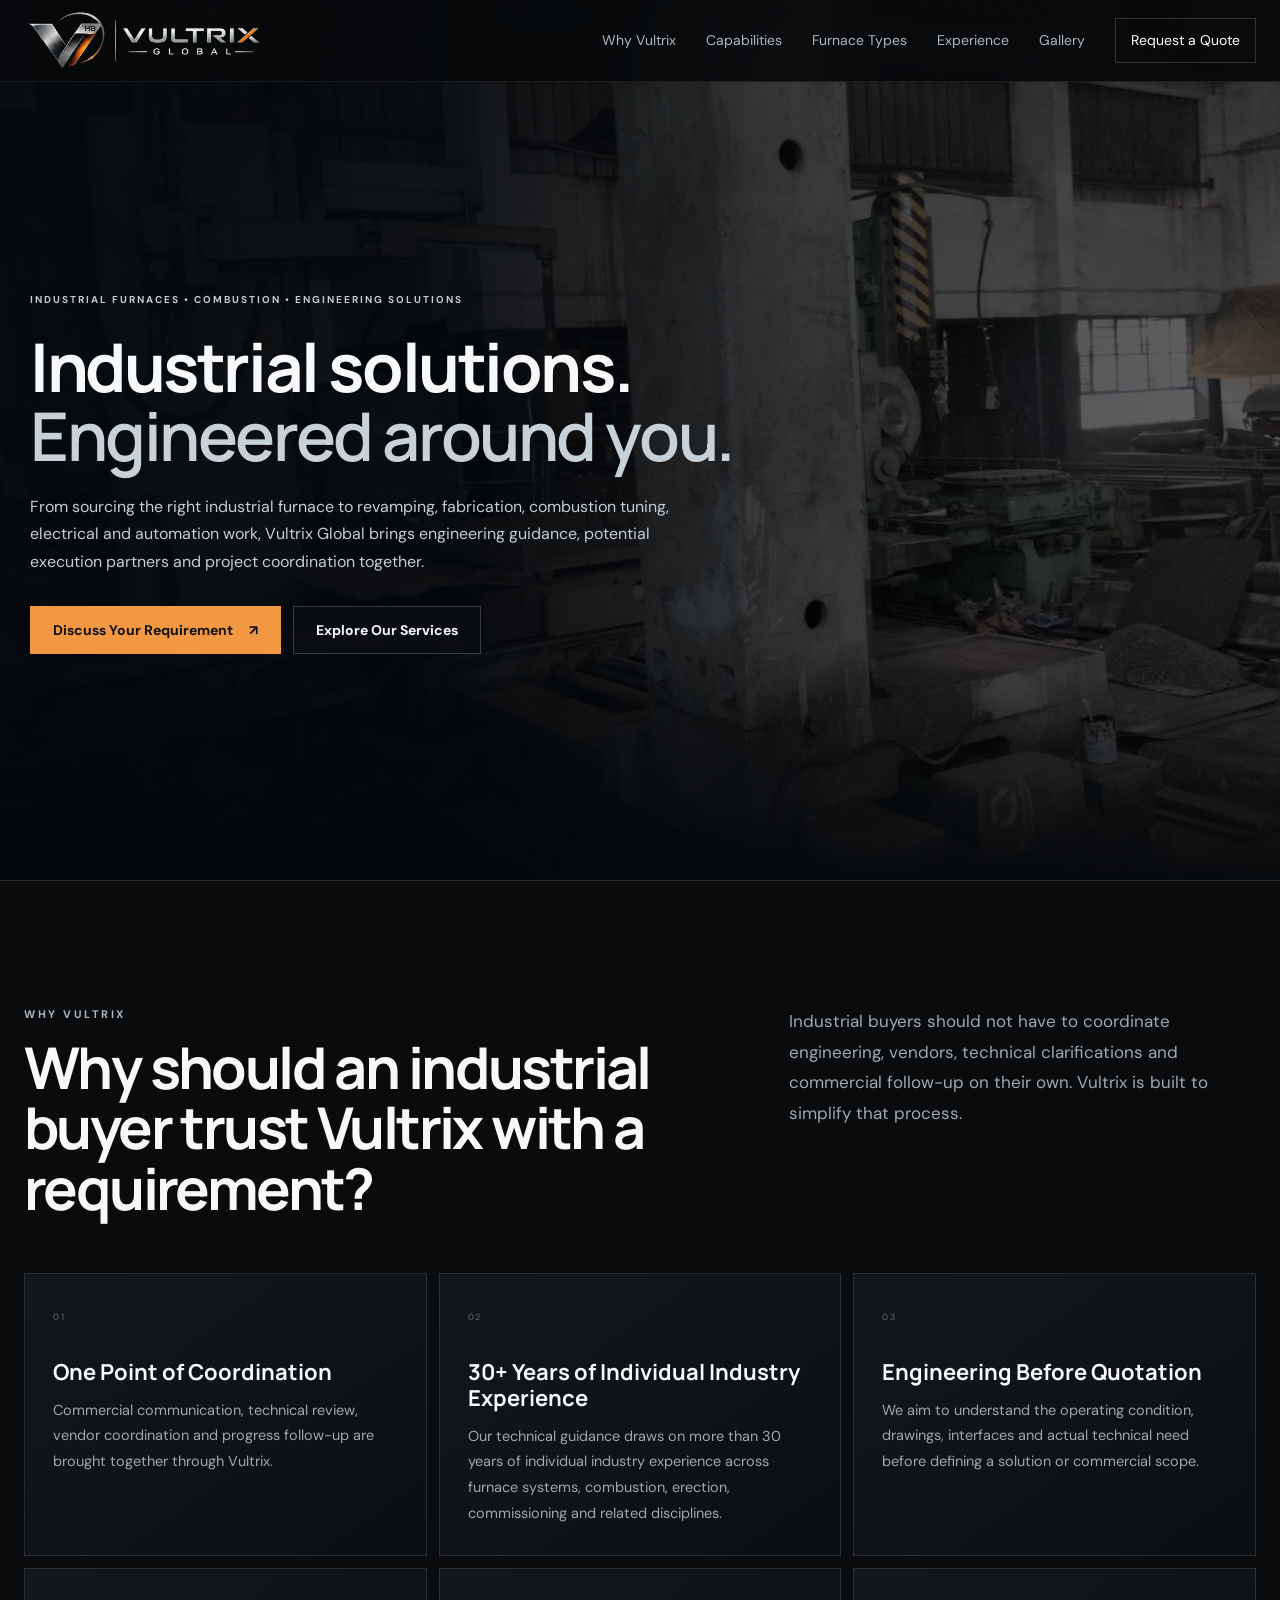
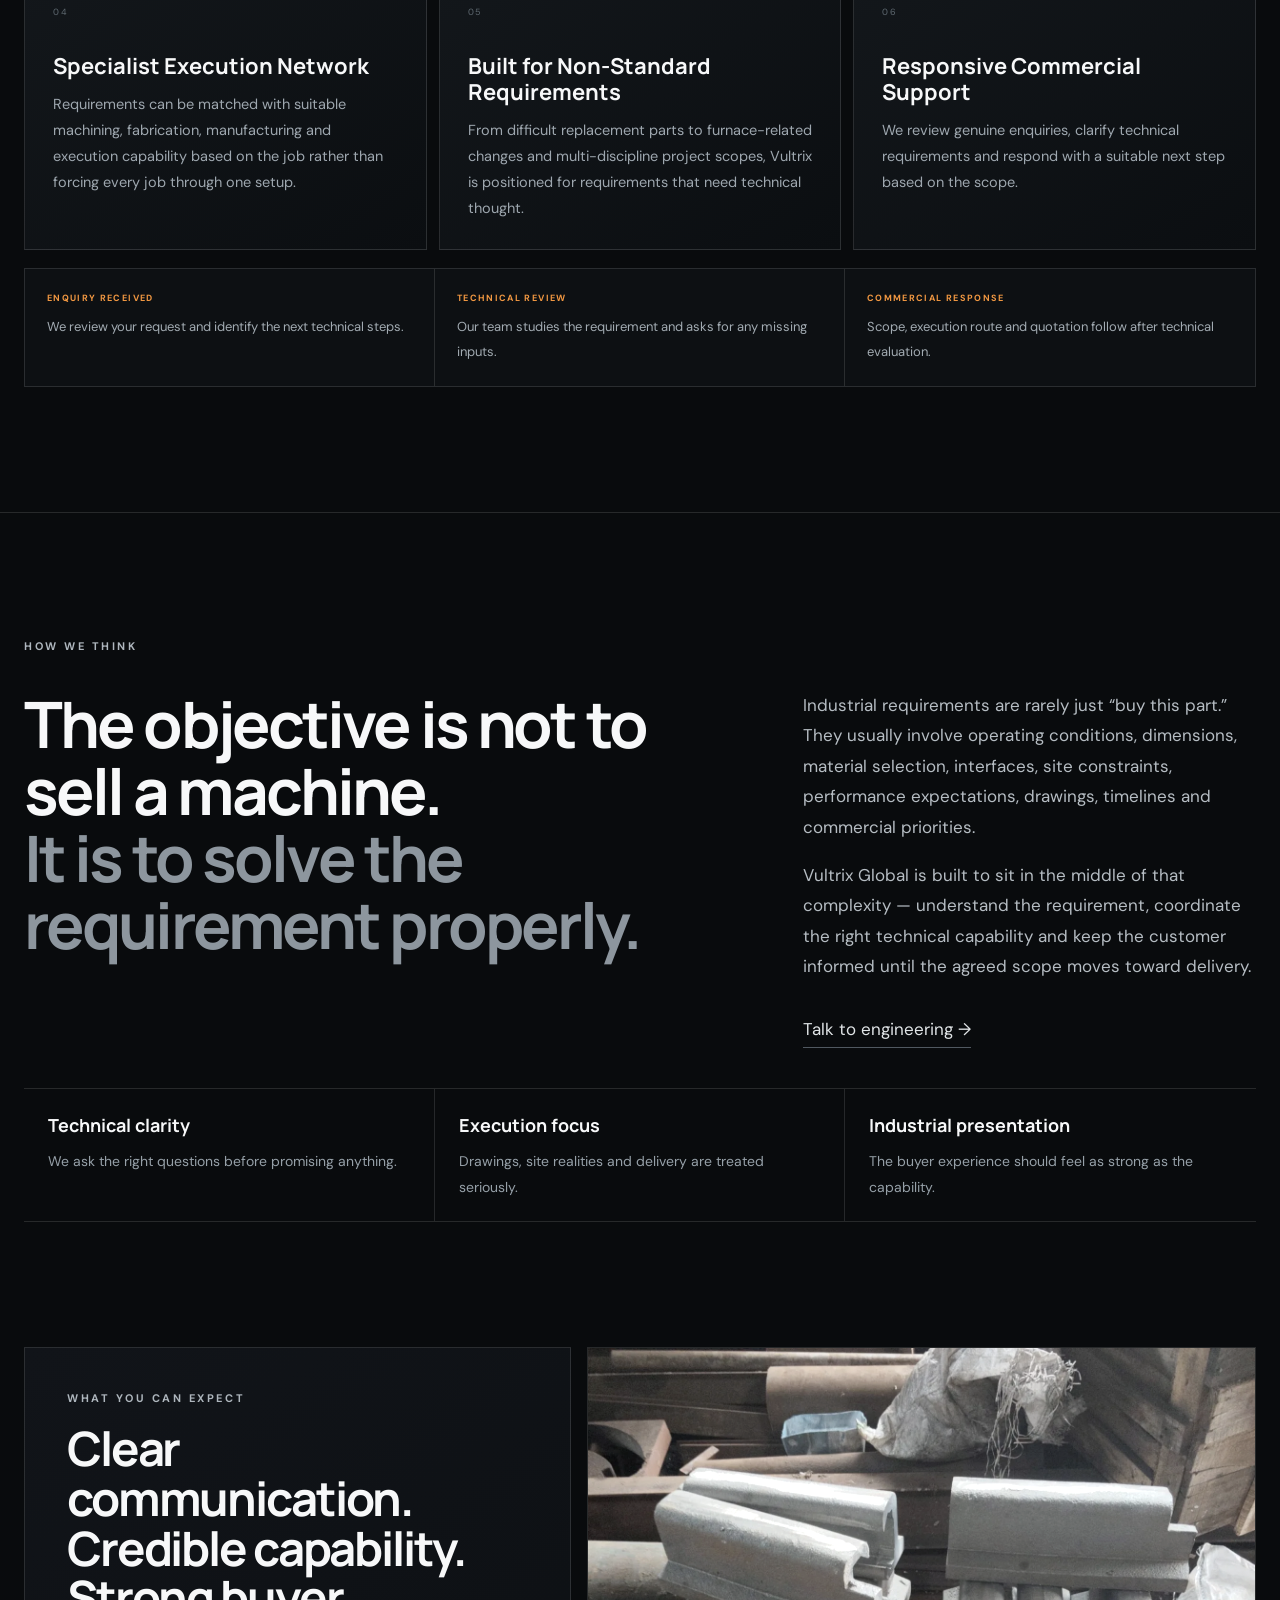
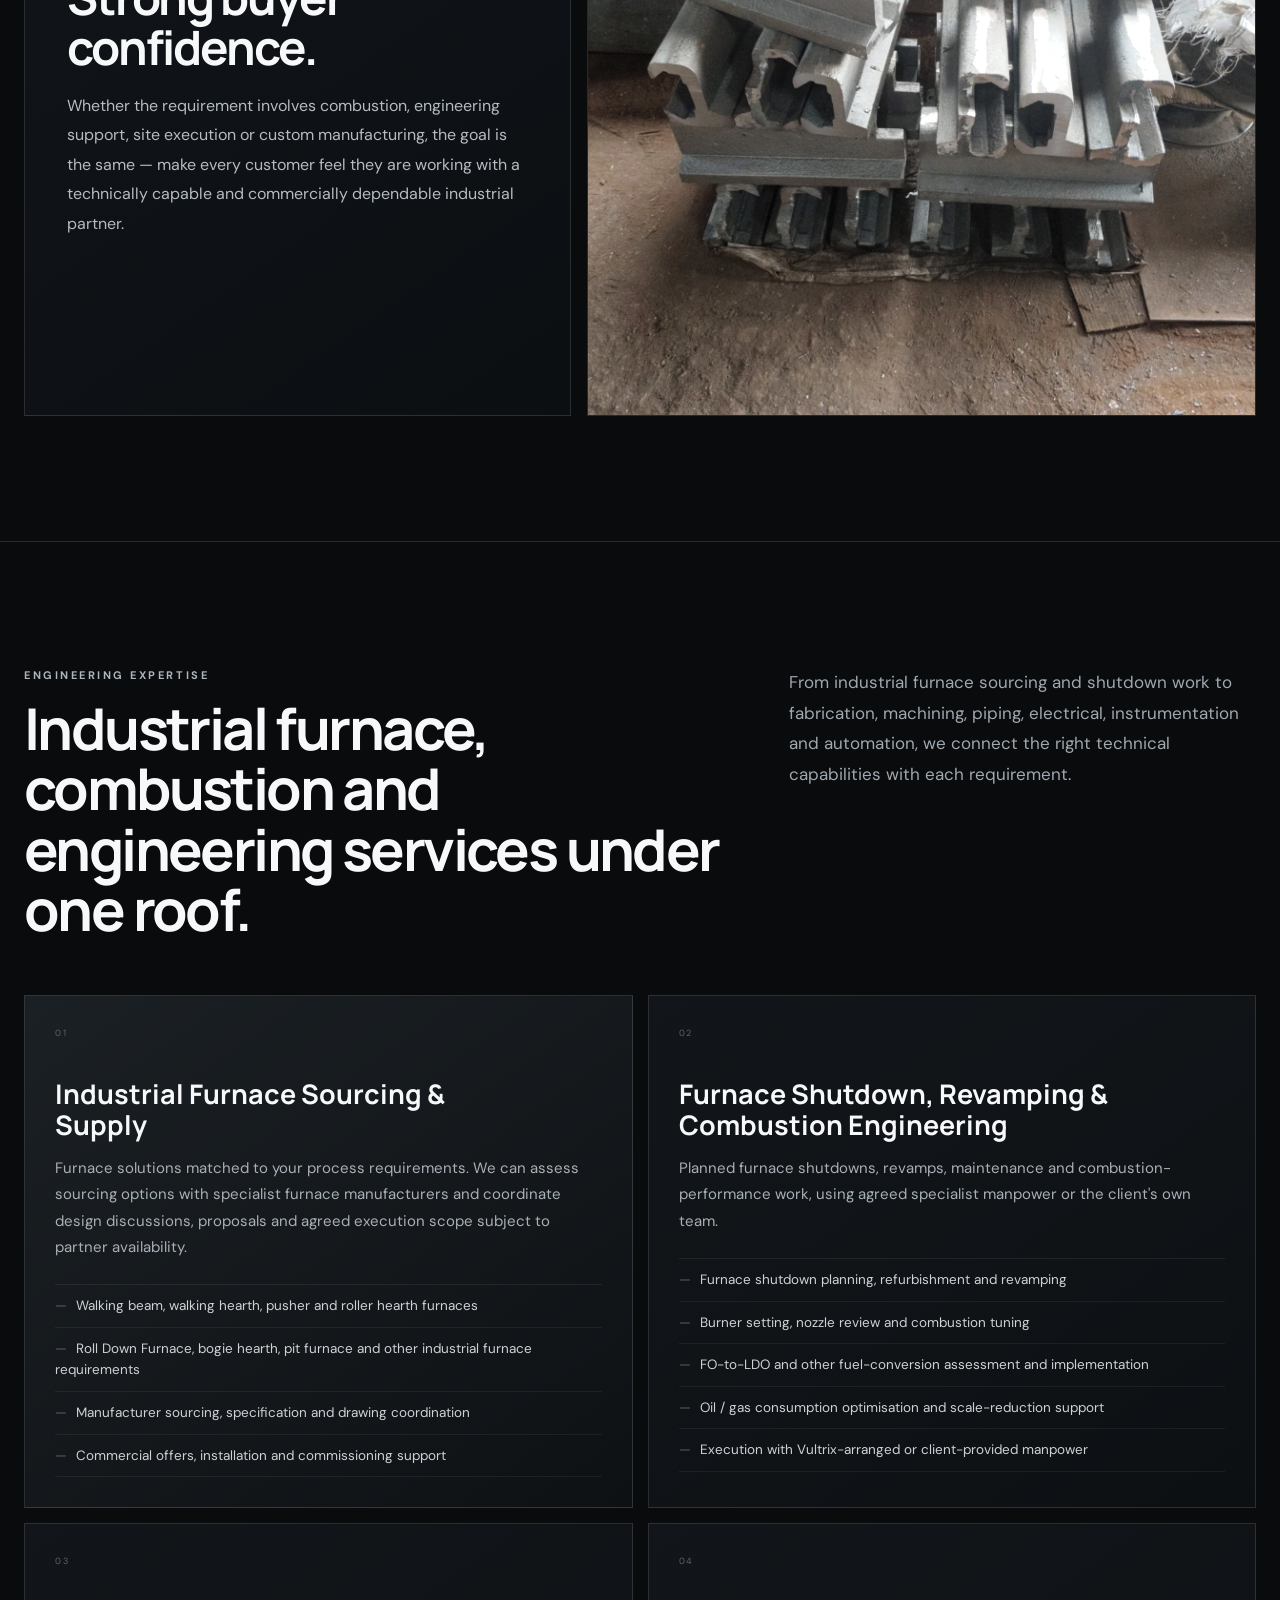
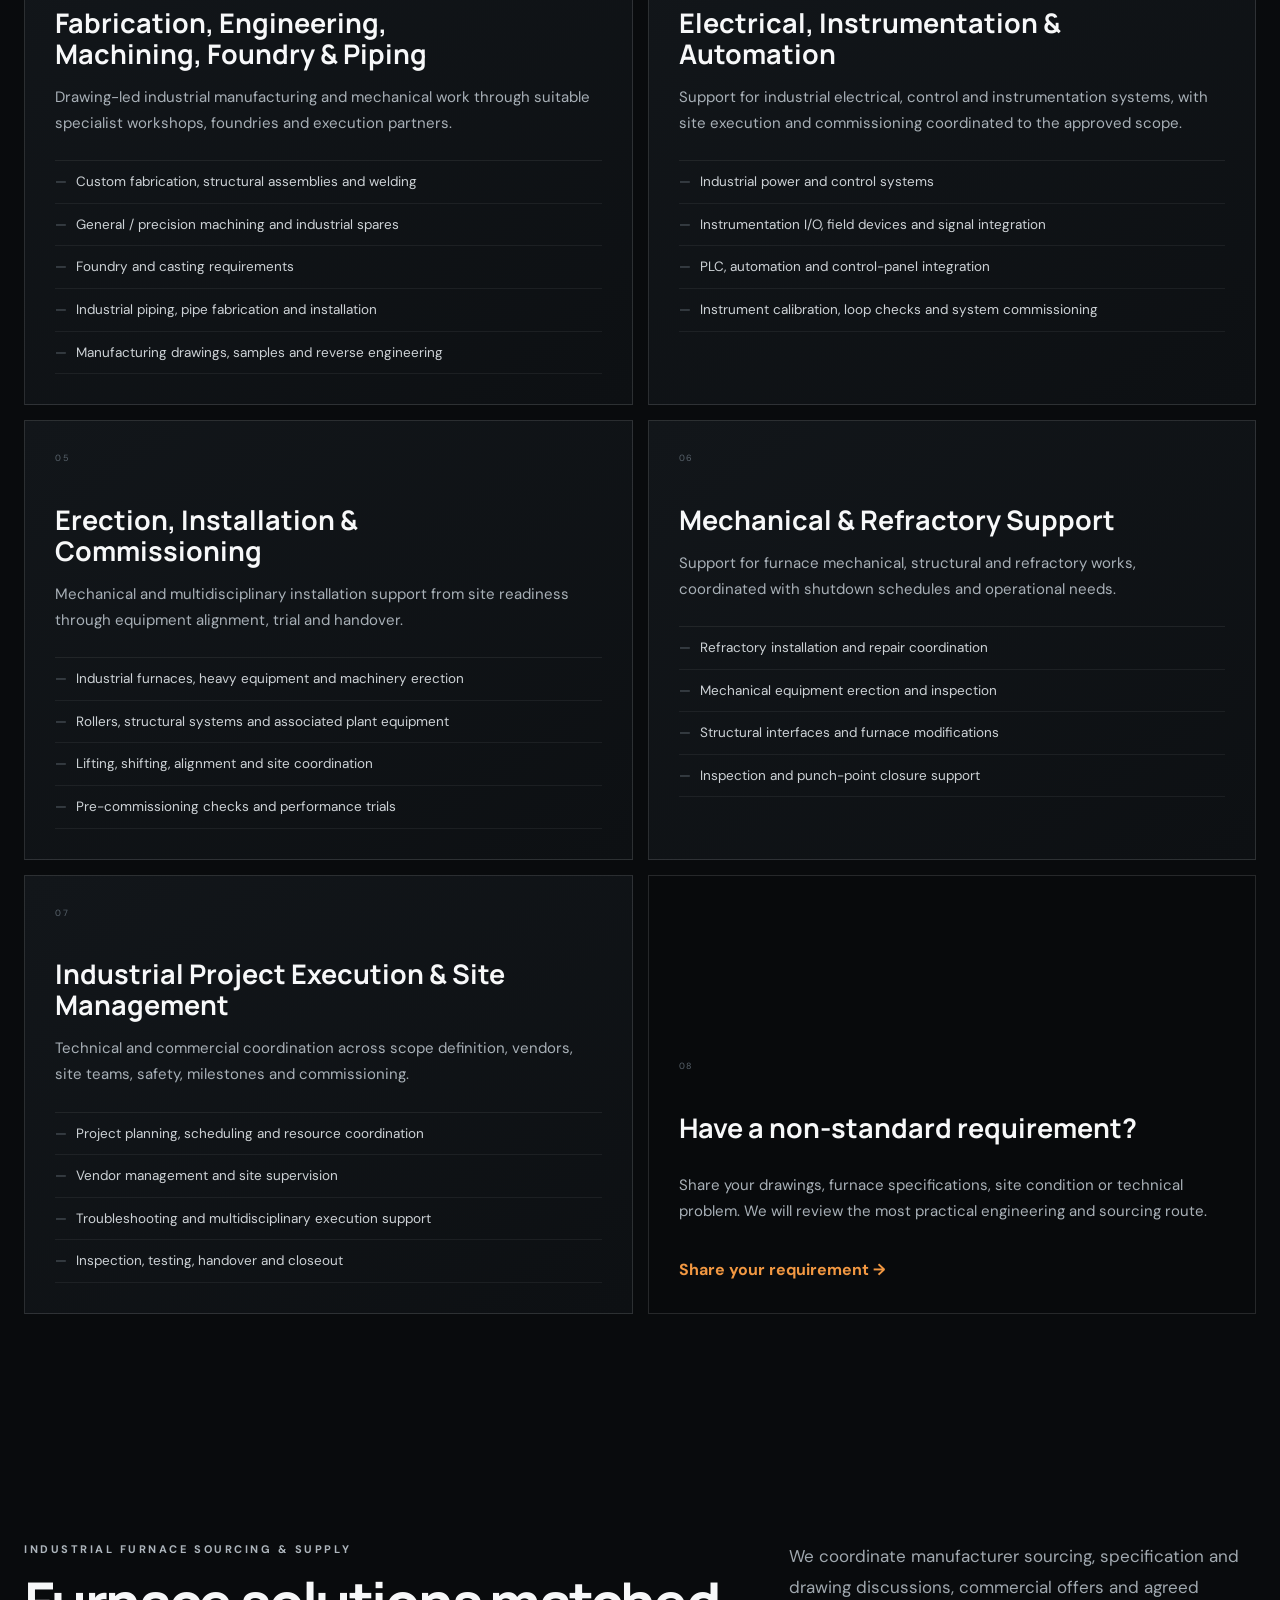
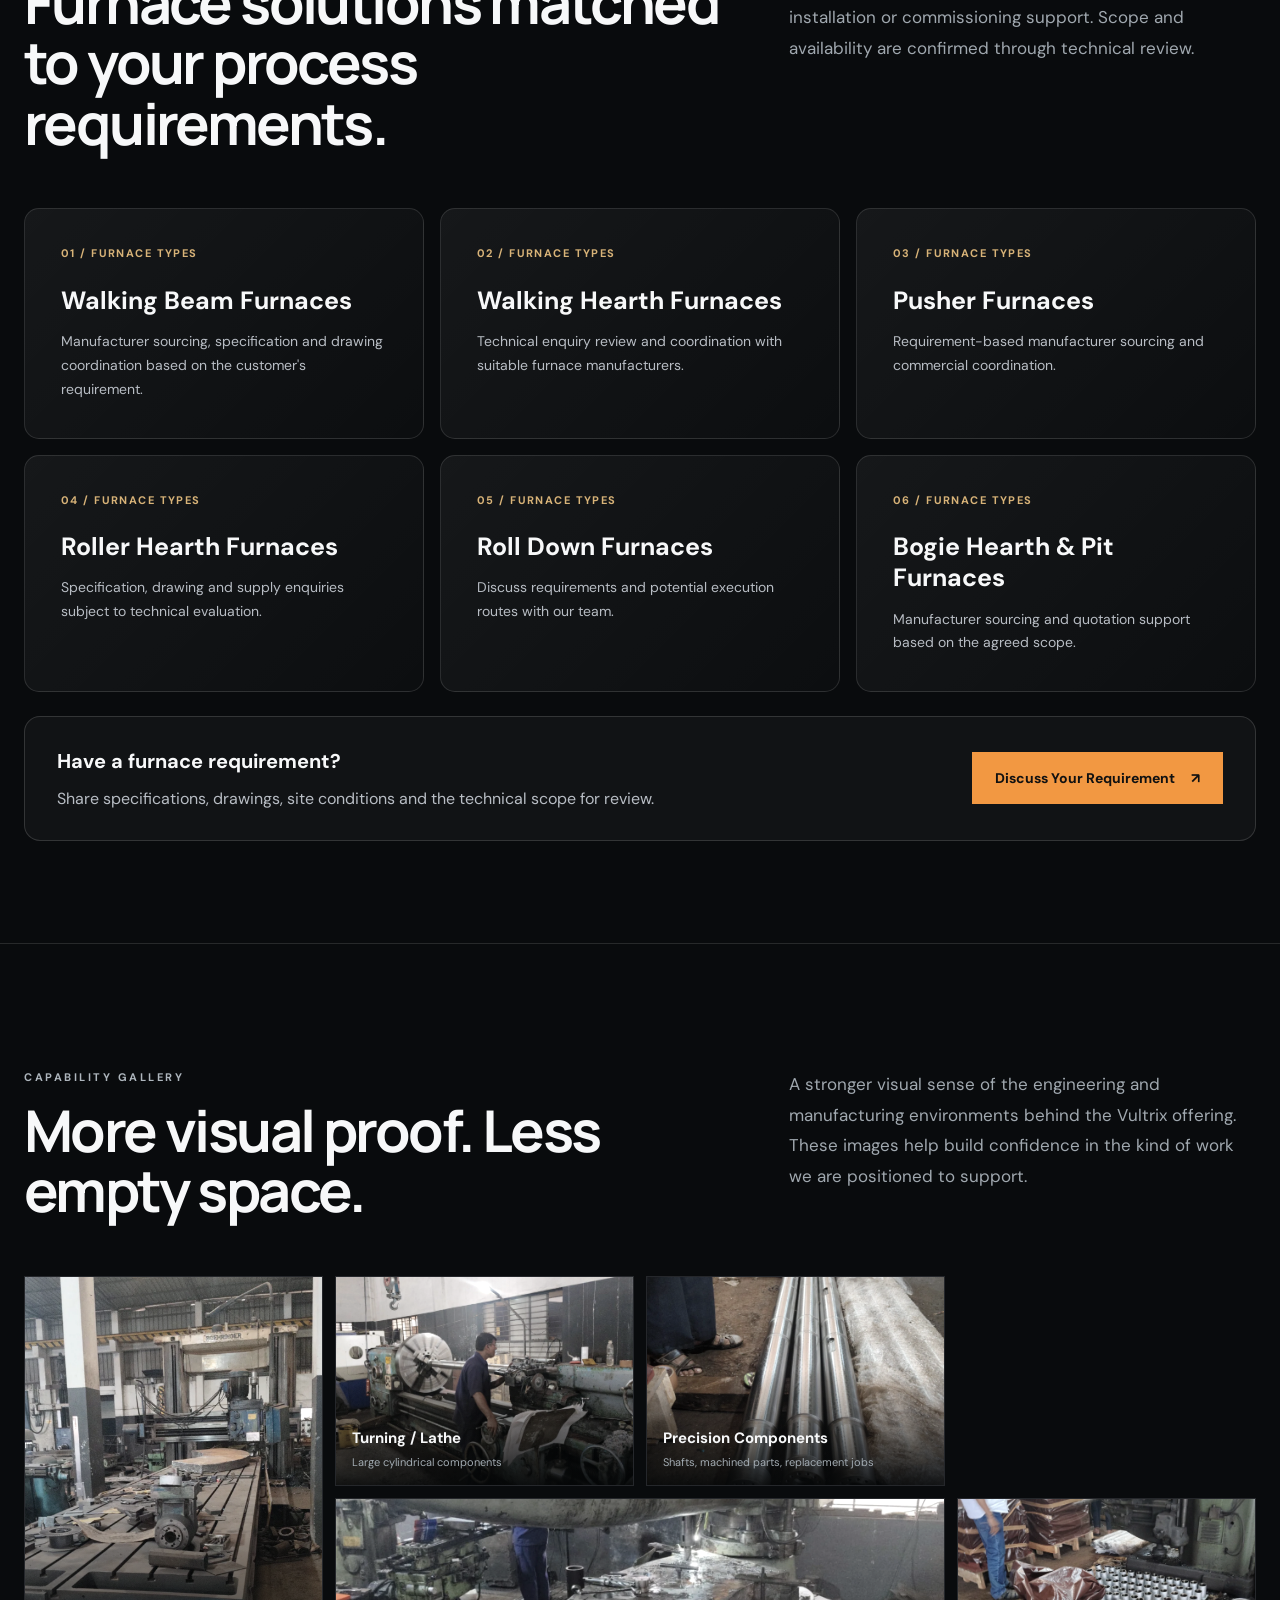
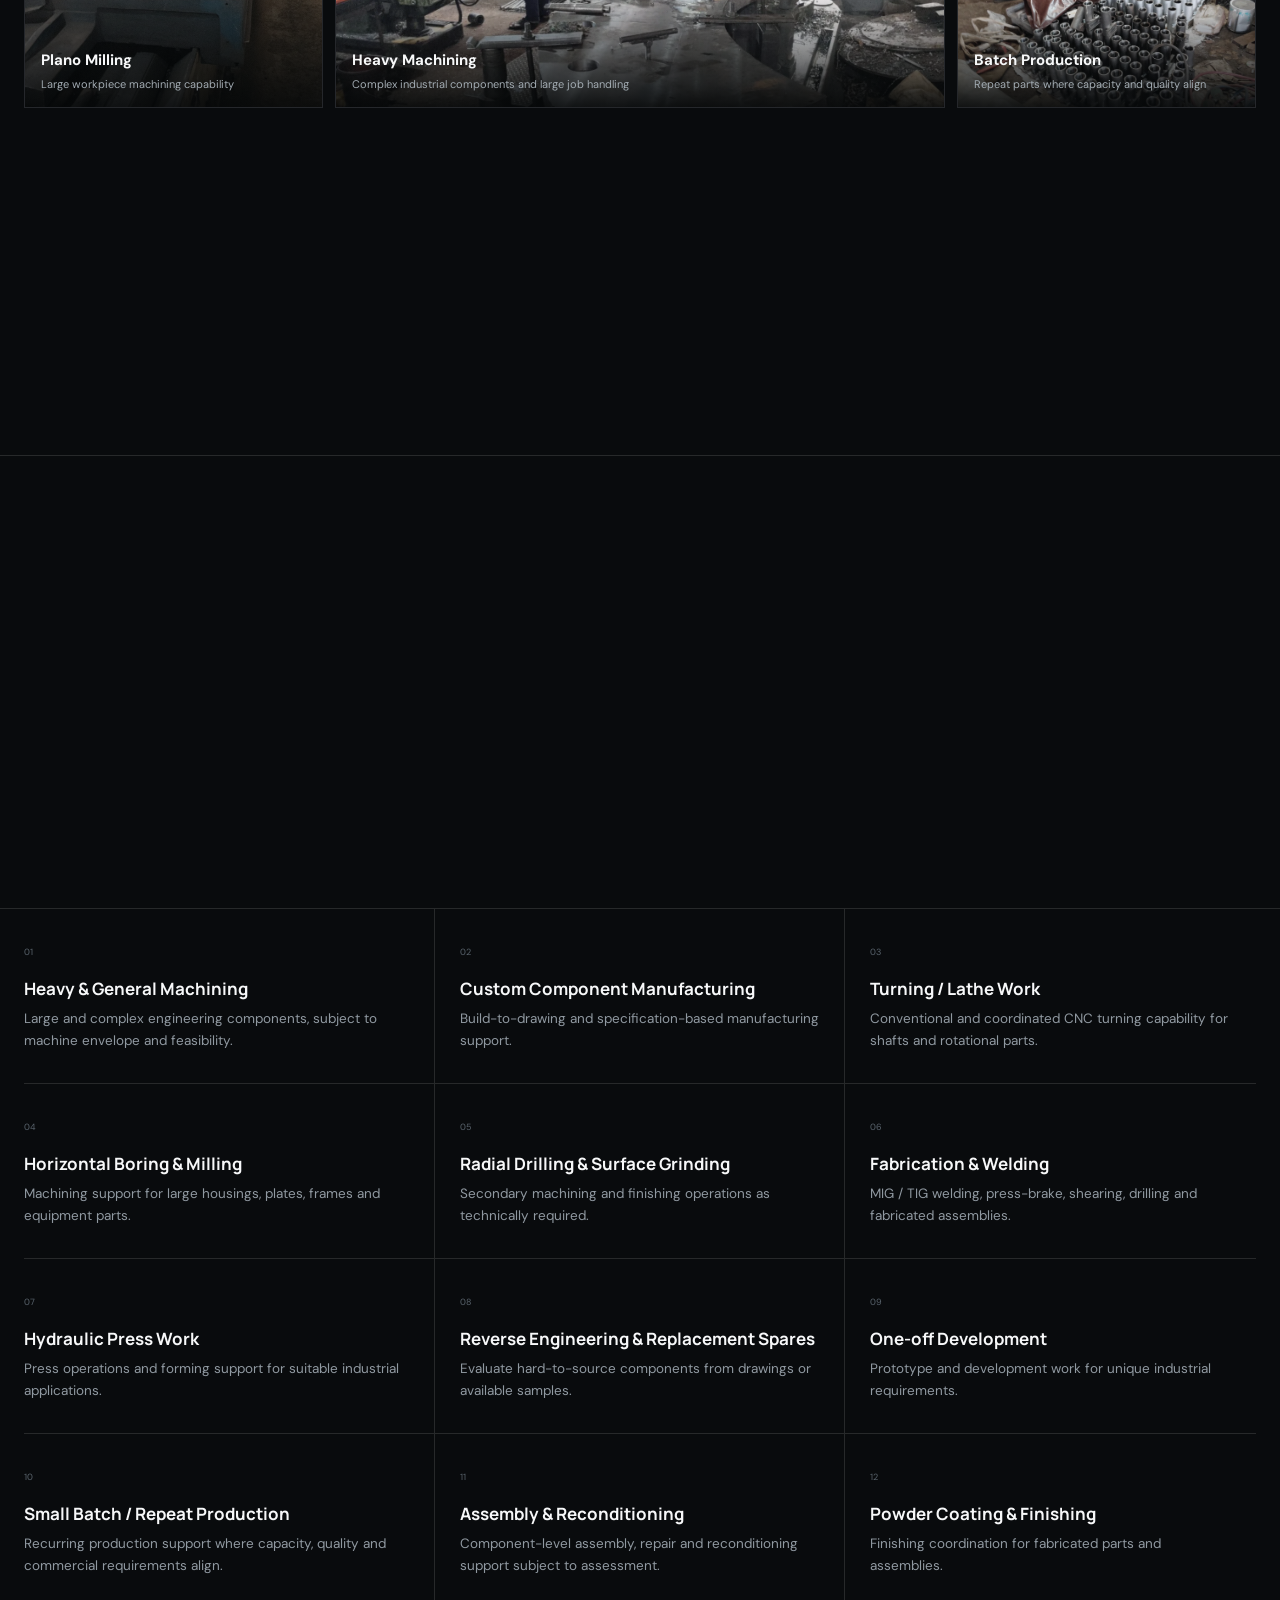
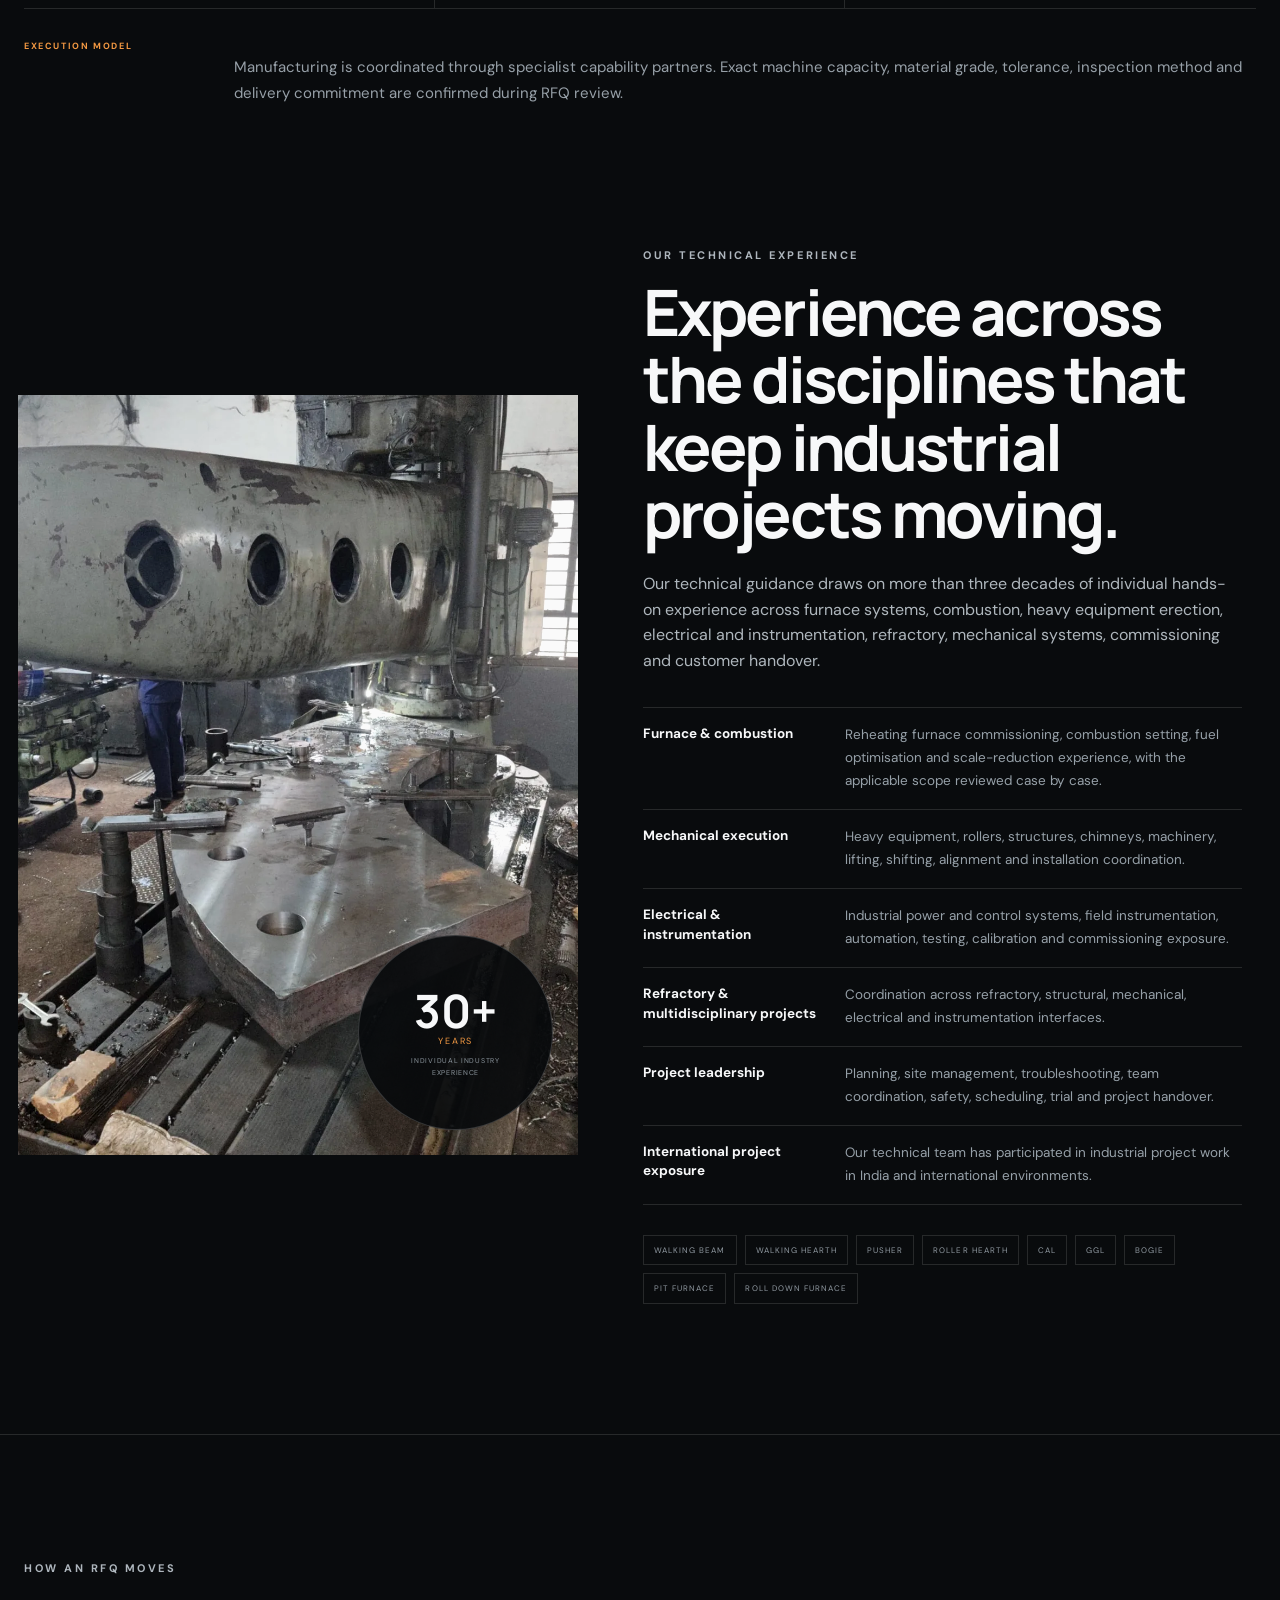
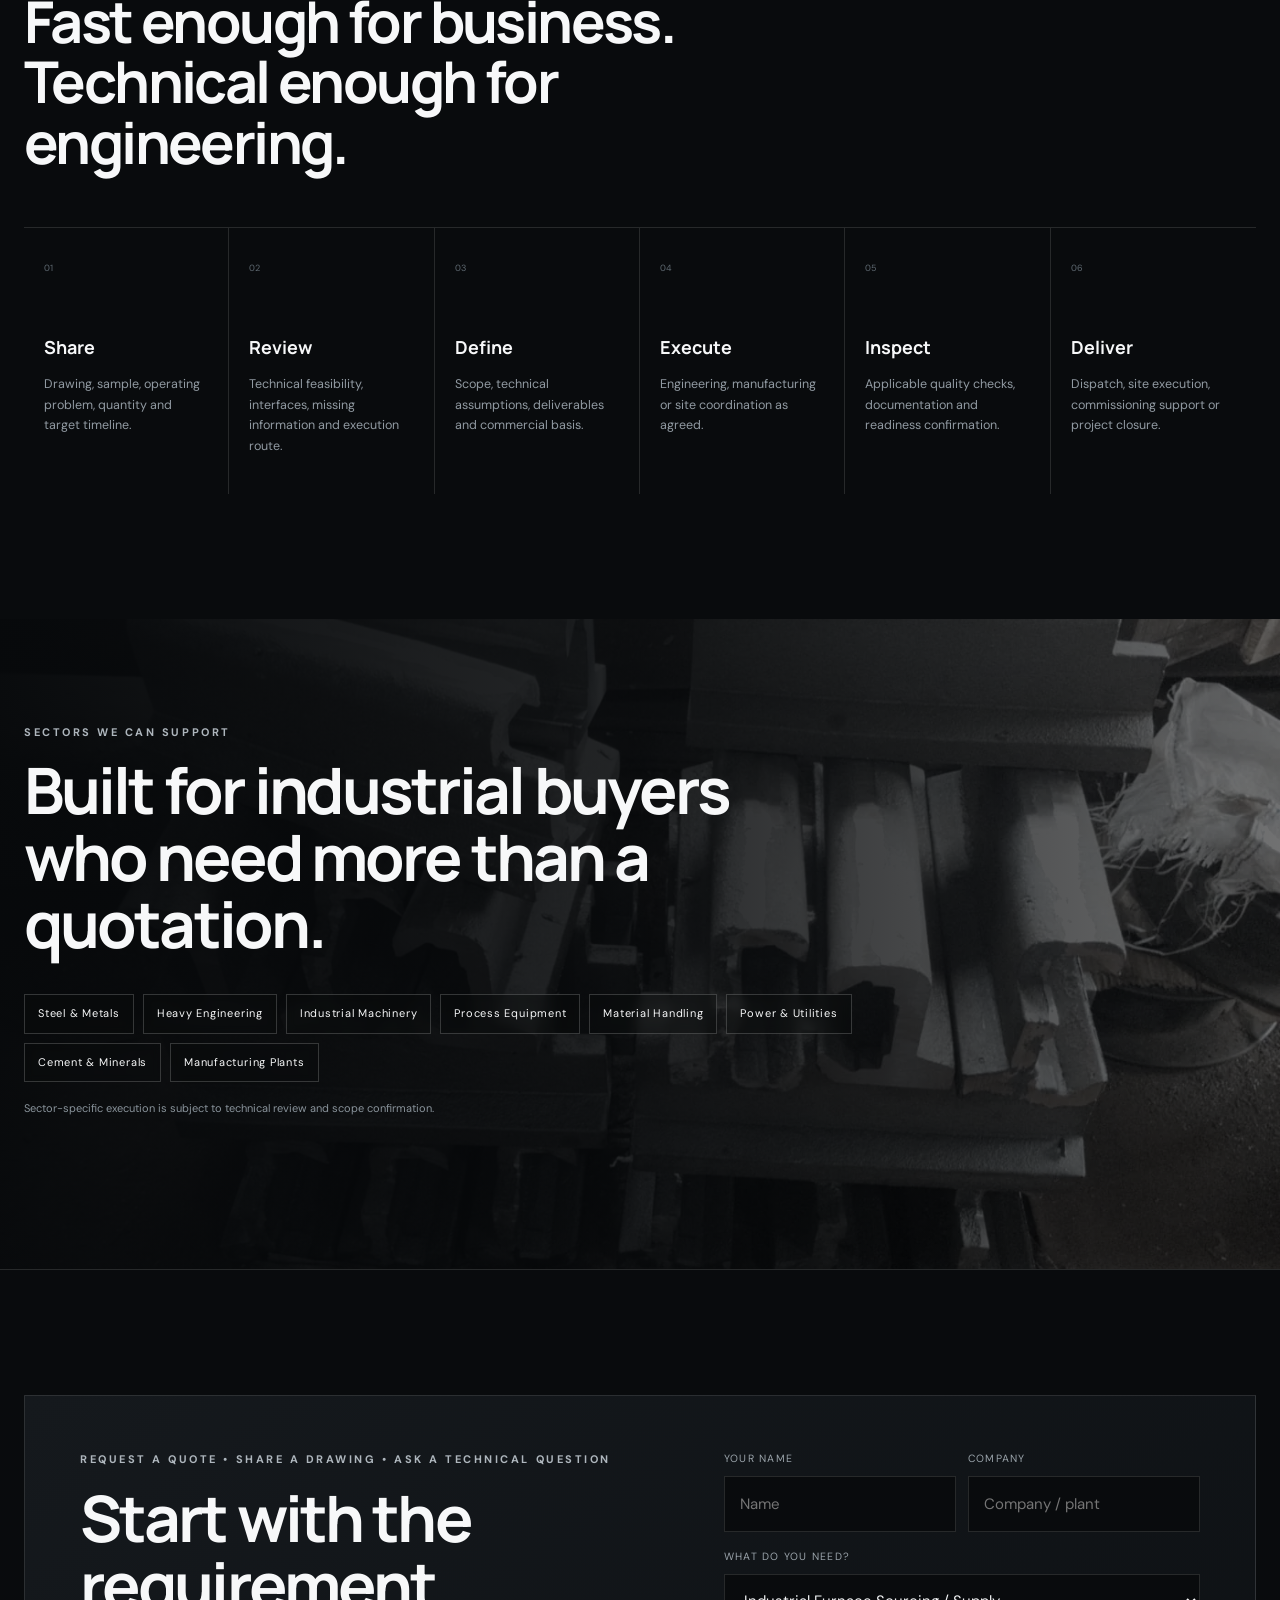
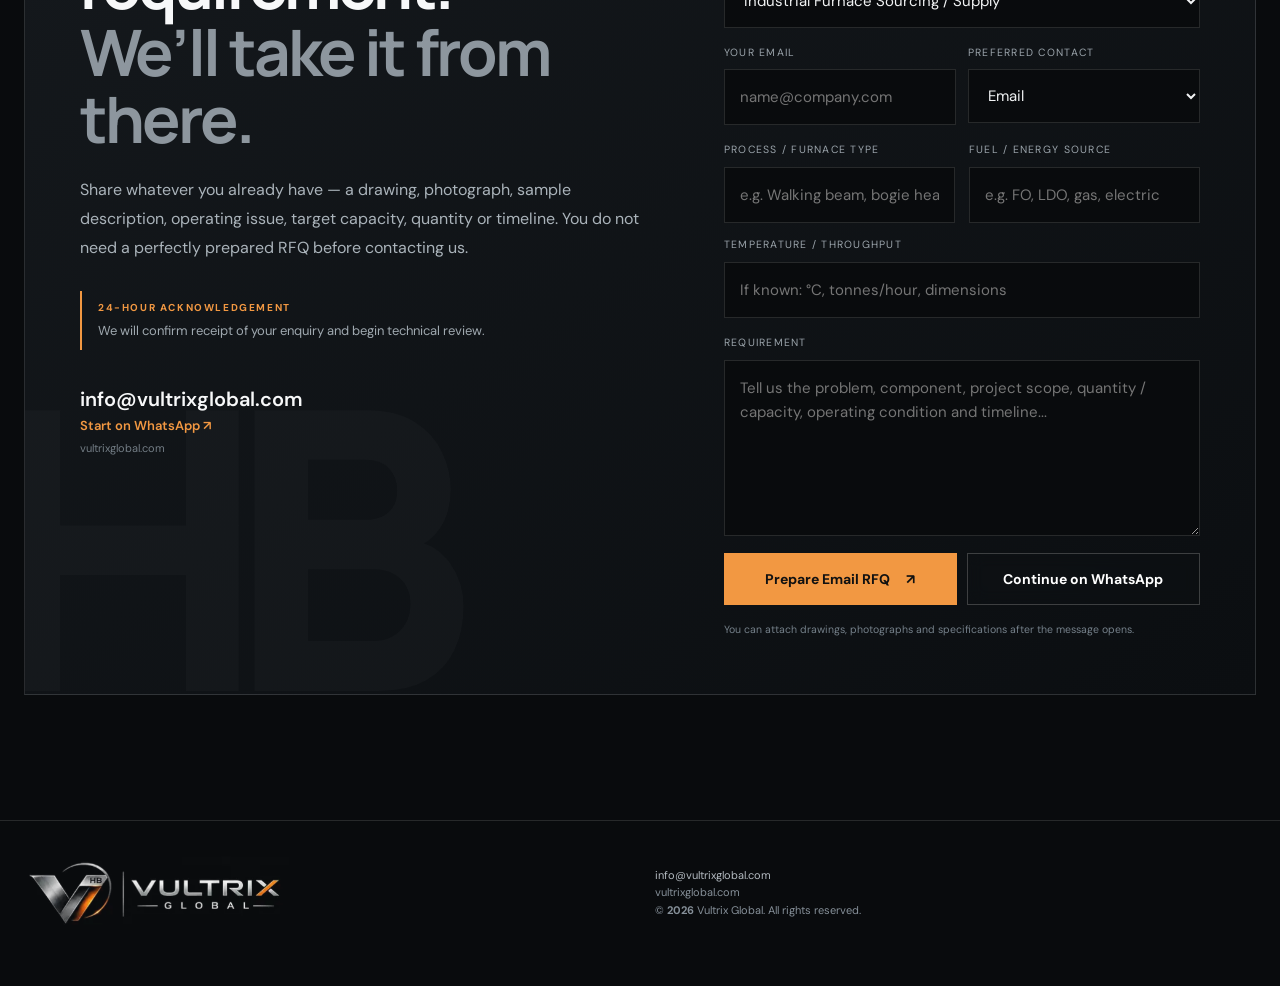
==== index.html @ d801ced3 "Restrict catalogue to furnace types already listed on existing website" ====
<!DOCTYPE html>
<html lang="en">
<head>
  <meta charset="UTF-8" />
  <meta name="viewport" content="width=device-width, initial-scale=1.0" />
  <title>Vultrix Global | Engineering & Industrial Solutions</title>
  <meta name="description" content="Vultrix Global: industrial furnace sourcing, erection and commissioning, furnace shutdown and revamping, combustion engineering, fabrication, machining, foundry, piping, electrical, instrumentation and automation." />
  <meta name="theme-color" content="#090b0d" />
  <meta property="og:title" content="Vultrix Global | Engineering & Industrial Solutions" />
  <meta property="og:description" content="Industrial furnace sourcing, combustion tuning, shutdown and revamping, fabrication, machining, foundry, piping, electrical, instrumentation and automation." />
  <meta property="og:type" content="website" />
  <meta name="color-scheme" content="dark" />
  <meta property="og:url" content="https://vultrixglobal.com/" />
  <link rel="canonical" href="https://vultrixglobal.com/" />
  <link rel="icon" href="assets/vultrix-brand-icon.webp?v=2" type="image/webp" />
  <link rel="preconnect" href="https://fonts.googleapis.com">
  <link rel="preconnect" href="https://fonts.gstatic.com" crossorigin>
  <link href="https://fonts.googleapis.com/css2?family=DM+Sans:wght@400;500;700&family=Manrope:wght@500;600;700;800&display=swap" rel="stylesheet">
  <link rel="stylesheet" href="styles.css?v=20261113-brand2" />
</head>
<body>
  <div class="cursor-glow" aria-hidden="true"></div>

  <header class="header">
    <a href="#top" class="brand" aria-label="Vultrix Global home">
      <img class="site-brand-logo" src="assets/vultrix-brand-horizontal.webp" alt="Vultrix Global silver and amber V monogram and wordmark" />
    </a>

    <button class="menu-btn" aria-label="Toggle navigation" aria-expanded="false">
      <span></span><span></span>
    </button>

    <nav class="nav">
      <a href="#why">Why Vultrix</a>
      <a href="#expertise">Capabilities</a>
      <a href="#furnaces">Furnace Types</a>
      <a href="#experience">Experience</a>
      <a href="#gallery">Gallery</a>
      <a class="nav-cta" href="#rfq">Request a Quote</a>
    </nav>
  </header>

  <main id="top">
    <section class="hero" aria-labelledby="hero-heading">
      <div class="hero-bg" aria-hidden="true">
        <img src="assets/horizontal-boring.webp" alt="" />
        <div class="hero-overlay"></div>
      </div>
      <div class="hero-content">
        <div class="eyebrow reveal">INDUSTRIAL FURNACES • COMBUSTION • ENGINEERING SOLUTIONS</div>
        <h1 id="hero-heading" class="reveal">Industrial solutions.<br><span>Engineered around you.</span></h1>
        <p class="hero-copy reveal">
          From sourcing the right industrial furnace to revamping, fabrication, combustion tuning,
          electrical and automation work, Vultrix Global brings engineering guidance,
          potential execution partners and project coordination together.
        </p>
        <div class="hero-actions reveal">
          <a href="#rfq" class="button button-primary">Discuss Your Requirement <span>↗</span></a>
          <a href="#expertise" class="button button-ghost">Explore Our Services</a>
        </div>
      </div>
    </section>

<section class="why section" id="why">
      <div class="section-head reveal">
        <div>
          <div class="section-label">WHY VULTRIX</div>
          <h2>Why should an industrial buyer trust Vultrix with a requirement?</h2>
        </div>
        <p>
          Industrial buyers should not have to coordinate engineering, vendors, technical clarifications
          and commercial follow-up on their own. Vultrix is built to simplify that process.
        </p>
      </div>

      <div class="why-grid">
        <article class="why-card reveal">
          <span>01</span>
          <h3>One Point of Coordination</h3>
          <p>Commercial communication, technical review, vendor coordination and progress follow-up are brought together through Vultrix.</p>
        </article>
        <article class="why-card reveal">
          <span>02</span>
          <h3>30+ Years of Individual Industry Experience</h3>
          <p>Our technical guidance draws on more than 30 years of individual industry experience across furnace systems, combustion, erection, commissioning and related disciplines.</p>
        </article>
        <article class="why-card reveal">
          <span>03</span>
          <h3>Engineering Before Quotation</h3>
          <p>We aim to understand the operating condition, drawings, interfaces and actual technical need before defining a solution or commercial scope.</p>
        </article>
        <article class="why-card reveal">
          <span>04</span>
          <h3>Specialist Execution Network</h3>
          <p>Requirements can be matched with suitable machining, fabrication, manufacturing and execution capability based on the job rather than forcing every job through one setup.</p>
        </article>
        <article class="why-card reveal">
          <span>05</span>
          <h3>Built for Non-Standard Requirements</h3>
          <p>From difficult replacement parts to furnace-related changes and multi-discipline project scopes, Vultrix is positioned for requirements that need technical thought.</p>
        </article>
        <article class="why-card reveal">
          <span>06</span>
          <h3>Responsive Commercial Support</h3>
          <p>We review genuine enquiries, clarify technical requirements and respond with a suitable next step based on the scope.</p>
        </article>
      </div>

      <div class="promise-bar reveal">
        <div><b>ENQUIRY RECEIVED</b><span>We review your request and identify the next technical steps.</span></div>
        <div><b>TECHNICAL REVIEW</b><span>Our team studies the requirement and asks for any missing inputs.</span></div>
        <div><b>COMMERCIAL RESPONSE</b><span>Scope, execution route and quotation follow after technical evaluation.</span></div>
      </div>
    </section>

    <section class="positioning section" id="positioning">
      <div class="section-label reveal">HOW WE THINK</div>
      <div class="position-grid">
        <h2 class="reveal">The objective is not to sell a machine.<br><span>It is to solve the requirement properly.</span></h2>
        <div class="position-copy reveal">
          <p>
            Industrial requirements are rarely just “buy this part.” They usually involve operating conditions,
            dimensions, material selection, interfaces, site constraints, performance expectations,
            drawings, timelines and commercial priorities.
          </p>
          <p>
            Vultrix Global is built to sit in the middle of that complexity — understand the requirement,
            coordinate the right technical capability and keep the customer informed until the agreed
            scope moves toward delivery.
          </p>
          <a href="mailto:info@vultrixglobal.com?subject=Technical%20Requirement%20-%20Vultrix%20Global" class="text-link">Talk to engineering →</a>
        </div>
      </div>

      <div class="value-strip reveal">
        <div><b>Technical clarity</b><span>We ask the right questions before promising anything.</span></div>
        <div><b>Execution focus</b><span>Drawings, site realities and delivery are treated seriously.</span></div>
        <div><b>Industrial presentation</b><span>The buyer experience should feel as strong as the capability.</span></div>
      </div>
    </section>

    <section class="visual-break">
      <div class="visual-split">
        <div class="visual-copy reveal">
          <div class="section-label">WHAT YOU CAN EXPECT</div>
          <h2>Clear communication. Credible capability. Strong buyer confidence.</h2>
          <p>
            Whether the requirement involves combustion, engineering support, site execution or custom
            manufacturing, the goal is the same — make every customer feel they are working with a
            technically capable and commercially dependable industrial partner.
          </p>
        </div>
        <div class="visual-image reveal">
          <img src="assets/fab-hero-detail.webp" alt="Fabricated industrial sections and shop-floor capability" />
        </div>
      </div>
    </section>

    <section class="expertise section" id="expertise">
      <div class="section-head reveal">
        <div>
          <div class="section-label">ENGINEERING EXPERTISE</div>
          <h2>Industrial furnace, combustion and engineering services under one roof.</h2>
        </div>
        <p>
          From industrial furnace sourcing and shutdown work to fabrication, machining, piping, electrical, instrumentation and automation, we connect the right technical capabilities with each requirement.
        </p>
      </div>

      <div class="service-grid">
        <article class="service-card reveal feature">
          <div class="service-number">01</div>
          <h3>Industrial Furnace Sourcing & Supply</h3>
          <p>Furnace solutions matched to your process requirements. We can assess sourcing options with specialist furnace manufacturers and coordinate design discussions, proposals and agreed execution scope subject to partner availability.</p>
          <ul>
            <li>Walking beam, walking hearth, pusher and roller hearth furnaces</li>
            <li>Roll Down Furnace, bogie hearth, pit furnace and other industrial furnace requirements</li>
            <li>Manufacturer sourcing, specification and drawing coordination</li>
            <li>Commercial offers, installation and commissioning support</li>
          </ul>
        </article>
        <article class="service-card reveal">
          <div class="service-number">02</div>
          <h3>Furnace Shutdown, Revamping & Combustion Engineering</h3>
          <p>Planned furnace shutdowns, revamps, maintenance and combustion-performance work, using agreed specialist manpower or the client's own team.</p>
          <ul>
            <li>Furnace shutdown planning, refurbishment and revamping</li>
            <li>Burner setting, nozzle review and combustion tuning</li>
            <li>FO-to-LDO and other fuel-conversion assessment and implementation</li>
            <li>Oil / gas consumption optimisation and scale-reduction support</li>
            <li>Execution with Vultrix-arranged or client-provided manpower</li>
          </ul>
        </article>
        <article class="service-card reveal">
          <div class="service-number">03</div>
          <h3>Fabrication, Engineering, Machining, Foundry & Piping</h3>
          <p>Drawing-led industrial manufacturing and mechanical work through suitable specialist workshops, foundries and execution partners.</p>
          <ul>
            <li>Custom fabrication, structural assemblies and welding</li>
            <li>General / precision machining and industrial spares</li>
            <li>Foundry and casting requirements</li>
            <li>Industrial piping, pipe fabrication and installation</li>
            <li>Manufacturing drawings, samples and reverse engineering</li>
          </ul>
        </article>
        <article class="service-card reveal">
          <div class="service-number">04</div>
          <h3>Electrical, Instrumentation & Automation</h3>
          <p>Support for industrial electrical, control and instrumentation systems, with site execution and commissioning coordinated to the approved scope.</p>
          <ul>
            <li>Industrial power and control systems</li>
            <li>Instrumentation I/O, field devices and signal integration</li>
            <li>PLC, automation and control-panel integration</li>
            <li>Instrument calibration, loop checks and system commissioning</li>
          </ul>
        </article>
        <article class="service-card reveal">
          <div class="service-number">05</div>
          <h3>Erection, Installation & Commissioning</h3>
          <p>Mechanical and multidisciplinary installation support from site readiness through equipment alignment, trial and handover.</p>
          <ul>
            <li>Industrial furnaces, heavy equipment and machinery erection</li>
            <li>Rollers, structural systems and associated plant equipment</li>
            <li>Lifting, shifting, alignment and site coordination</li>
            <li>Pre-commissioning checks and performance trials</li>
          </ul>
        </article>
        <article class="service-card reveal">
          <div class="service-number">06</div>
          <h3>Mechanical & Refractory Support</h3>
          <p>Support for furnace mechanical, structural and refractory works, coordinated with shutdown schedules and operational needs.</p>
          <ul>
            <li>Refractory installation and repair coordination</li>
            <li>Mechanical equipment erection and inspection</li>
            <li>Structural interfaces and furnace modifications</li>
            <li>Inspection and punch-point closure support</li>
          </ul>
        </article>
        <article class="service-card reveal">
          <div class="service-number">07</div>
          <h3>Industrial Project Execution & Site Management</h3>
          <p>Technical and commercial coordination across scope definition, vendors, site teams, safety, milestones and commissioning.</p>
          <ul>
            <li>Project planning, scheduling and resource coordination</li>
            <li>Vendor management and site supervision</li>
            <li>Troubleshooting and multidisciplinary execution support</li>
            <li>Inspection, testing, handover and closeout</li>
          </ul>
        </article>
        <article class="service-card reveal dark">
          <div class="service-number">08</div>
          <h3>Have a non-standard requirement?</h3>
          <p>Share your drawings, furnace specifications, site condition or technical problem. We will review the most practical engineering and sourcing route.</p>
          <a href="#rfq">Share your requirement →</a>
        </article>
      </div>
</section>


    <section class="furnace-catalogue section" id="furnaces" aria-labelledby="furnace-heading">
      <div class="section-head reveal">
        <div><div class="section-label">INDUSTRIAL FURNACE SOURCING & SUPPLY</div><h2 id="furnace-heading">Furnace solutions matched to your process requirements.</h2></div>
        <p>We coordinate manufacturer sourcing, specification and drawing discussions, commercial offers and agreed installation or commissioning support. Scope and availability are confirmed through technical review.</p>
      </div>
      <div class="furnace-grid">
        <article class="furnace-tile reveal"><span>01 / FURNACE TYPES</span><h3>Walking Beam Furnaces</h3><p>Manufacturer sourcing, specification and drawing coordination based on the customer's requirement.</p></article>
        <article class="furnace-tile reveal"><span>02 / FURNACE TYPES</span><h3>Walking Hearth Furnaces</h3><p>Technical enquiry review and coordination with suitable furnace manufacturers.</p></article>
        <article class="furnace-tile reveal"><span>03 / FURNACE TYPES</span><h3>Pusher Furnaces</h3><p>Requirement-based manufacturer sourcing and commercial coordination.</p></article>
        <article class="furnace-tile reveal"><span>04 / FURNACE TYPES</span><h3>Roller Hearth Furnaces</h3><p>Specification, drawing and supply enquiries subject to technical evaluation.</p></article>
        <article class="furnace-tile reveal"><span>05 / FURNACE TYPES</span><h3>Roll Down Furnaces</h3><p>Discuss requirements and potential execution routes with our team.</p></article>
        <article class="furnace-tile reveal"><span>06 / FURNACE TYPES</span><h3>Bogie Hearth & Pit Furnaces</h3><p>Manufacturer sourcing and quotation support based on the agreed scope.</p></article>
      </div>
      <div class="furnace-next reveal"><div><strong>Have a furnace requirement?</strong><p>Share specifications, drawings, site conditions and the technical scope for review.</p></div><a class="button button-primary" href="#rfq">Discuss Your Requirement <span>↗</span></a></div>
    </section>

    <section class="cap-gallery section" id="gallery">
      <div class="section-head reveal">
        <div>
          <div class="section-label">CAPABILITY GALLERY</div>
          <h2>More visual proof. Less empty space.</h2>
        </div>
        <p>
          A stronger visual sense of the engineering and manufacturing environments behind the Vultrix
          offering. These images help build confidence in the kind of work we are positioned to support.
        </p>
      </div>

      <div class="masonry">
        <figure class="tile tall reveal">
          <img src="assets/plano-milling.webp" alt="Plano milling setup">
          <figcaption><b>Plano Milling</b><span>Large workpiece machining capability</span></figcaption>
        </figure>
        <figure class="tile reveal">
          <img src="assets/heavy-lathe.webp" alt="Heavy lathe machining">
          <figcaption><b>Turning / Lathe</b><span>Large cylindrical components</span></figcaption>
        </figure>
        <figure class="tile reveal">
          <img src="assets/precision-shafts.webp" alt="Precision machined shafts">
          <figcaption><b>Precision Components</b><span>Shafts, machined parts, replacement jobs</span></figcaption>
        </figure>
        <figure class="tile wide reveal">
          <img src="assets/large-machining.webp" alt="Large machining operation">
          <figcaption><b>Heavy Machining</b><span>Complex industrial components and large job handling</span></figcaption>
        </figure>
        <figure class="tile reveal">
          <img src="assets/batch-components.webp" alt="Batch components">
          <figcaption><b>Batch Production</b><span>Repeat parts where capacity and quality align</span></figcaption>
        </figure>
        <figure class="tile reveal">
          <img src="assets/drill-detail.webp" alt="Radial drilling setup">
          <figcaption><b>Radial Drilling</b><span>Secondary machining and drilling support</span></figcaption>
        </figure>
        <figure class="tile reveal">
          <img src="assets/press-detail.webp" alt="Hydraulic press work">
          <figcaption><b>Hydraulic Press</b><span>Applicable press and forming support</span></figcaption>
        </figure>
        <figure class="tile wide reveal">
          <img src="assets/fabricated-sections.webp" alt="Fabricated sections">
          <figcaption><b>Fabrication & Welding</b><span>Assemblies, structures and coordinated finishing support</span></figcaption>
        </figure>
      </div>
    </section>

    <section class="manufacturing section" id="manufacturing">
      <div class="manufacturing-intro section-head reveal">
        <div>
          <div class="section-label">MANUFACTURING & FABRICATION NETWORK</div>
          <h2>Drawings, samples and difficult components — turned into executable manufacturing.</h2>
        </div>
        <p>
          Vultrix Global coordinates engineering and manufacturing capability through specialist partners
          with heavy machining, turning, milling, boring, drilling, fabrication, welding, press work,
          finishing and component-manufacturing capability. This allows us to evaluate one-off components,
          replacement spares, development jobs and repeat requirements based on technical feasibility.
        </p>
      </div>

      <div class="manufacturing-list reveal">
        <div><span>01</span><b>Heavy & General Machining</b><p>Large and complex engineering components, subject to machine envelope and feasibility.</p></div>
        <div><span>02</span><b>Custom Component Manufacturing</b><p>Build-to-drawing and specification-based manufacturing support.</p></div>
        <div><span>03</span><b>Turning / Lathe Work</b><p>Conventional and coordinated CNC turning capability for shafts and rotational parts.</p></div>
        <div><span>04</span><b>Horizontal Boring & Milling</b><p>Machining support for large housings, plates, frames and equipment parts.</p></div>
        <div><span>05</span><b>Radial Drilling & Surface Grinding</b><p>Secondary machining and finishing operations as technically required.</p></div>
        <div><span>06</span><b>Fabrication & Welding</b><p>MIG / TIG welding, press-brake, shearing, drilling and fabricated assemblies.</p></div>
        <div><span>07</span><b>Hydraulic Press Work</b><p>Press operations and forming support for suitable industrial applications.</p></div>
        <div><span>08</span><b>Reverse Engineering & Replacement Spares</b><p>Evaluate hard-to-source components from drawings or available samples.</p></div>
        <div><span>09</span><b>One-off Development</b><p>Prototype and development work for unique industrial requirements.</p></div>
        <div><span>10</span><b>Small Batch / Repeat Production</b><p>Recurring production support where capacity, quality and commercial requirements align.</p></div>
        <div><span>11</span><b>Assembly & Reconditioning</b><p>Component-level assembly, repair and reconditioning support subject to assessment.</p></div>
        <div><span>12</span><b>Powder Coating & Finishing</b><p>Finishing coordination for fabricated parts and assemblies.</p></div>
      </div>

      <div class="network-note reveal">
        <span>EXECUTION MODEL</span>
        <p>Manufacturing is coordinated through specialist capability partners. Exact machine capacity, material grade, tolerance, inspection method and delivery commitment are confirmed during RFQ review.</p>
      </div>
    </section>

    <section class="experience section" id="experience">
      <div class="experience-visual reveal">
        <img src="assets/large-machining.webp" alt="Large industrial machining setup and engineering environment">
        <div class="experience-badge">
          <b>30+</b><span>YEARS</span><small>INDIVIDUAL INDUSTRY EXPERIENCE</small>
        </div>
      </div>

      <div class="experience-copy reveal">
        <div class="section-label">OUR TECHNICAL EXPERIENCE</div>
        <h2>Experience across the disciplines that keep industrial projects moving.</h2>
        <p class="lead">
          Our technical guidance draws on more than three decades of individual hands-on experience across furnace systems,
          combustion, heavy equipment erection, electrical and instrumentation, refractory, mechanical
          systems, commissioning and customer handover.
        </p>

        <div class="experience-points">
          <div><b>Furnace & combustion</b><span>Reheating furnace commissioning, combustion setting, fuel optimisation and scale-reduction experience, with the applicable scope reviewed case by case.</span></div>
          <div><b>Mechanical execution</b><span>Heavy equipment, rollers, structures, chimneys, machinery, lifting, shifting, alignment and installation coordination.</span></div>
          <div><b>Electrical & instrumentation</b><span>Industrial power and control systems, field instrumentation, automation, testing, calibration and commissioning exposure.</span></div>
          <div><b>Refractory & multidisciplinary projects</b><span>Coordination across refractory, structural, mechanical, electrical and instrumentation interfaces.</span></div>
          <div><b>Project leadership</b><span>Planning, site management, troubleshooting, team coordination, safety, scheduling, trial and project handover.</span></div>
          <div><b>International project exposure</b><span>Our technical team has participated in industrial project work in India and international environments.</span></div>
        </div>

        <div class="experience-strip">
          <span>WALKING BEAM</span><span>WALKING HEARTH</span><span>PUSHER</span><span>ROLLER HEARTH</span><span>CAL</span><span>GGL</span><span>BOGIE</span><span>PIT FURNACE</span><span>ROLL DOWN FURNACE</span>
        </div>
      </div>
    </section>

    <section class="rfq-process section">
      <div class="section-head reveal">
        <div>
          <div class="section-label">HOW AN RFQ MOVES</div>
          <h2>Fast enough for business. Technical enough for engineering.</h2>
        </div>
      </div>
      <div class="process-line">
        <article class="reveal"><span>01</span><b>Share</b><p>Drawing, sample, operating problem, quantity and target timeline.</p></article>
        <article class="reveal"><span>02</span><b>Review</b><p>Technical feasibility, interfaces, missing information and execution route.</p></article>
        <article class="reveal"><span>03</span><b>Define</b><p>Scope, technical assumptions, deliverables and commercial basis.</p></article>
        <article class="reveal"><span>04</span><b>Execute</b><p>Engineering, manufacturing or site coordination as agreed.</p></article>
        <article class="reveal"><span>05</span><b>Inspect</b><p>Applicable quality checks, documentation and readiness confirmation.</p></article>
        <article class="reveal"><span>06</span><b>Deliver</b><p>Dispatch, site execution, commissioning support or project closure.</p></article>
      </div>
    </section>

    <section class="industries section" id="industries">
      <div class="industries-bg">
        <img src="assets/fabricated-sections.webp" alt="Industrial fabricated components">
      </div>
      <div class="industries-content">
        <div class="section-label reveal">SECTORS WE CAN SUPPORT</div>
        <h2 class="reveal">Built for industrial buyers who need more than a quotation.</h2>
        <div class="industry-tags reveal">
          <span>Steel & Metals</span>
          <span>Heavy Engineering</span>
          <span>Industrial Machinery</span>
          <span>Process Equipment</span>
          <span>Material Handling</span>
          <span>Power & Utilities</span>
          <span>Cement & Minerals</span>
          <span>Manufacturing Plants</span>
        </div>
        <p class="industry-note reveal">Sector-specific execution is subject to technical review and scope confirmation.</p>
      </div>
    </section>

    <section class="rfq section" id="rfq">
      <div class="rfq-panel">
        <div class="rfq-copy reveal">
          <div class="section-label">REQUEST A QUOTE • SHARE A DRAWING • ASK A TECHNICAL QUESTION</div>
          <h2>Start with the requirement.<br><span>We’ll take it from there.</span></h2>
          <p>
            Share whatever you already have — a drawing, photograph, sample description, operating issue,
            target capacity, quantity or timeline. You do not need a perfectly prepared RFQ before contacting us.
          </p>
          <div class="response-commitment">
            <b>24-HOUR ACKNOWLEDGEMENT</b>
            <span>We will confirm receipt of your enquiry and begin technical review.</span>
          </div>
          <div class="contact-details">
            <a href="mailto:info@vultrixglobal.com">info@vultrixglobal.com</a>
            <a class="whatsapp-link" href="https://wa.me/919920342119?text=Hello%20Vultrix%20Global%2C%20I%20would%20like%20to%20discuss%20an%20industrial%20requirement." target="_blank" rel="noopener">Start on WhatsApp ↗</a>
            <span>vultrixglobal.com</span>
          </div>
        </div>

        <form class="rfq-form reveal" id="rfq-form">
          <div class="form-row">
            <label>Your name<input id="name" required placeholder="Name"></label>
            <label>Company<input id="company" placeholder="Company / plant"></label>
          </div>
          <label>What do you need?
            <select id="service">
              <option>Industrial Furnace Sourcing / Supply</option>
              <option>Furnace Shutdown / Revamping</option>
              <option>Furnace / Combustion Engineering</option>
              <option>Fuel Conversion / Burner Requirement</option>
              <option>Custom Machining / Component</option>
              <option>Fabrication / Welding</option>
              <option>Foundry / Casting</option>
              <option>Industrial Piping</option>
              <option>Erection / Commissioning Support</option>
              <option>Electrical / Instrumentation / Automation</option>
              <option>Replacement Spare / Reverse Engineering</option>
              <option>Other Industrial Requirement</option>
            </select>
          </label>
          <div class="form-row">
            <label>Your email<input id="email" type="email" placeholder="name@company.com"></label>
            <label>Preferred contact
              <select id="contactpref">
                <option>Email</option>
                <option>WhatsApp</option>
              </select>
            </label>
          </div>
          <div class="rfq-technical"><label>Process / Furnace type<input id="furnace-type" placeholder="e.g. Walking beam, bogie hearth, existing furnace"></label><label>Fuel / energy source<input id="fuel-type" placeholder="e.g. FO, LDO, gas, electric"></label><label>Temperature / throughput<input id="operating-spec" placeholder="If known: °C, tonnes/hour, dimensions"></label></div>
          <label>Requirement<textarea id="requirement" required rows="6" placeholder="Tell us the problem, component, project scope, quantity / capacity, operating condition and timeline..."></textarea></label>
          <div class="rfq-actions">
            <button type="submit" class="button button-primary">Prepare Email RFQ <span>↗</span></button>
            <button type="button" id="whatsapp-rfq" class="button button-ghost">Continue on WhatsApp</button>
          </div>
          <small>You can attach drawings, photographs and specifications after the message opens.</small>
        </form>
      </div>
    </section>
  </main>

  <div class="mobile-contact-rail" aria-label="Quick contact">
    <a href="#rfq">Request Quote</a>
    <a href="https://wa.me/919920342119?text=Hello%20Vultrix%20Global%2C%20I%20would%20like%20to%20discuss%20an%20industrial%20requirement." target="_blank" rel="noopener">WhatsApp</a>
    <a href="mailto:info@vultrixglobal.com">Email</a>
  </div>
<footer class="footer">
    <div class="footer-brand">
      <img class="footer-official-logo" src="assets/vultrix-brand-horizontal.webp" alt="Vultrix Global silver and amber wordmark" loading="lazy" />
    </div>
    <div class="footer-right">
      <a href="mailto:info@vultrixglobal.com">info@vultrixglobal.com</a>
      <span>vultrixglobal.com</span>
      <span>© <b id="year"></b> Vultrix Global. All rights reserved.</span>
    </div>
    
  </footer>

  <script src="script.js"></script>
</body>
</html>
---- styles.css ----
:root{
  --ink:#090b0d;
  --ink2:#0f1215;
  --panel:#14181c;
  --panel2:#1a1f24;
  --paper:#eceff1;
  --white:#f7f8f9;
  --silver:#a9b1b8;
  --muted:#7d8790;
  --line:rgba(255,255,255,.12);
  --line2:rgba(255,255,255,.08);
  --lime:#d8e25c;
  --max:1280px;
}
*{box-sizing:border-box}
html{scroll-behavior:smooth}
body{margin:0;background:var(--ink);color:var(--white);font-family:"DM Sans",Arial,sans-serif;line-height:1.6;overflow-x:hidden;font-size:16px;text-rendering:optimizeLegibility;-webkit-font-smoothing:antialiased;-moz-osx-font-smoothing:grayscale}
a{color:inherit;text-decoration:none}
img{display:block;width:100%}
button,input,textarea,select{font:inherit}
::selection{background:var(--lime);color:#111}

.cursor-glow{position:fixed;width:420px;height:420px;border-radius:50%;background:radial-gradient(circle,rgba(216,226,92,.05),transparent 65%);pointer-events:none;z-index:0;transform:translate(-50%,-50%);display:none}
@media (pointer:fine){.cursor-glow{display:block}}

.header{height:82px;position:fixed;top:0;left:0;right:0;z-index:50;display:flex;align-items:center;justify-content:space-between;padding:0 max(24px,calc((100vw - var(--max))/2));background:rgba(7,9,11,.78);border-bottom:1px solid rgba(255,255,255,.08);backdrop-filter:blur(18px)}
.brand{display:flex;align-items:center;gap:13px}
.brand-symbol{width:39px;height:39px;fill:#edf0f1}
.brand-symbol .cut{fill:#0c0e10}
.brand-text{display:flex;flex-direction:column;line-height:1}
.brand-text strong,.footer-brand strong{font-family:"Manrope";font-size:13px;letter-spacing:.11em}
.brand-text small,.footer-brand small{font-size:8px;color:#7f8991;letter-spacing:.16em;margin-top:7px}
.nav{display:flex;align-items:center;gap:30px;color:#b0b7bd;font-size:14px}
.nav a:hover{color:white}
.nav-cta{border:1px solid rgba(255,255,255,.17);padding:10px 15px;color:#fff!important}
.menu-btn{display:none;background:none;border:0;width:44px;height:44px}
.menu-btn span{display:block;height:1px;background:#fff;margin:7px 4px}

.hero{min-height:820px;position:relative;display:flex;align-items:flex-start;overflow:hidden;padding-top:150px;padding-bottom:70px}
.hero-bg{position:absolute;inset:0}
.hero-bg img{height:100%;object-fit:cover;object-position:center 57%;filter:saturate(.55) contrast(1.12) brightness(.63)}
.hero-overlay{position:absolute;inset:0;background:
  linear-gradient(90deg,rgba(5,7,9,.97) 0%,rgba(5,7,9,.86) 43%,rgba(5,7,9,.3) 76%,rgba(5,7,9,.45) 100%),
  linear-gradient(0deg,#090b0d 0%,transparent 25%)}
.hero-content{position:relative;z-index:3;width:min(var(--max),calc(100% - 48px));margin:0 auto}
.eyebrow,.section-label{font-size:11px;font-weight:700;color:#aeb6bd;letter-spacing:.23em;text-transform:uppercase}
.hero h1{font-family:"Manrope";font-size:clamp(54px,6vw,92px);line-height:.96;letter-spacing:-.055em;margin:22px 0 28px;max-width:940px}
.hero h1 span{color:#9ca5ac;font-weight:600}
.hero-copy{max-width:800px;color:#c7cdd2;font-size:18px;line-height:1.78}
.hero-actions{display:flex;gap:12px;flex-wrap:wrap;margin-top:34px}
.button{min-height:52px;padding:0 22px;display:inline-flex;align-items:center;justify-content:center;gap:16px;border:1px solid rgba(255,255,255,.2);font-size:14px;font-weight:700;transition:.2s ease;cursor:pointer}
.button-primary{background:var(--lime);border-color:var(--lime);color:#111}
.button-primary:hover{background:#edf56c;transform:translateY(-2px)}
.button-ghost{background:rgba(15,18,21,.42);backdrop-filter:blur(8px)}
.button-ghost:hover{background:rgba(255,255,255,.08)}
.button.full{width:100%}
.hero-proof{display:grid;grid-template-columns:175px 185px 1fr;gap:28px;margin-top:44px;border-top:1px solid rgba(255,255,255,.13);max-width:800px;padding-top:20px}
.hero-proof div{display:flex;flex-direction:column}
.hero-proof strong{font-family:"Manrope";font-size:19px}
.hero-proof span{font-size:10px;color:#8e979f;line-height:1.45;margin-top:5px;text-transform:uppercase;letter-spacing:.08em}

.hero-side{position:absolute;right:max(24px,calc((100vw - var(--max))/2));top:185px;z-index:4;width:300px;display:flex;flex-direction:column;gap:14px}
.hero-mini-card{border:1px solid rgba(255,255,255,.13);background:rgba(12,15,18,.62);backdrop-filter:blur(10px);padding:18px}
.hero-mini-card span{font-size:9px;letter-spacing:.18em;color:#98a1a8}
.hero-mini-card b{display:block;font-family:"Manrope";font-size:18px;line-height:1.2;margin:11px 0 6px}
.hero-mini-card small{display:block;color:#9aa3aa;font-size:13px;line-height:1.55}

.hb-plate{border:1px solid rgba(255,255,255,.18);background:linear-gradient(145deg,rgba(54,60,65,.74),rgba(17,20,23,.84));box-shadow:inset 1px 1px 0 rgba(255,255,255,.09),inset -1px -1px 0 rgba(0,0,0,.7),0 12px 30px rgba(0,0,0,.3);color:#727a80;text-shadow:0 1px 0 #000;position:relative}
.hero-hb{position:absolute;z-index:4;right:max(28px,calc((100vw - var(--max))/2));bottom:40px;width:180px;height:80px;display:flex;align-items:center;justify-content:center;gap:12px;transform:rotate(-1deg)}
.hb-plate b{font-family:"Manrope";font-size:26px;letter-spacing:.07em}
.hb-plate small{font-size:7px;letter-spacing:.15em;max-width:65px;line-height:1.4}
.screw{width:5px;height:5px;border-radius:50%;background:#353a3e;box-shadow:inset 1px 1px 0 #687078;position:absolute}
.s1{left:8px;top:8px}.s2{right:8px;bottom:8px}
.scroll-cue{position:absolute;left:max(24px,calc((100vw - var(--max))/2));bottom:35px;z-index:4;font-size:8px;letter-spacing:.2em;color:#69737b;display:flex;gap:12px}

.section{max-width:var(--max);margin:0 auto;padding:125px 24px}
.positioning{border-top:1px solid var(--line)}
.position-grid{display:grid;grid-template-columns:1.2fr .8fr;gap:100px;margin-top:34px}
.position-grid h2,.section-head h2,.leadership h2,.industries h2,.rfq h2,.visual-copy h2{font-family:"Manrope";font-size:clamp(38px,5vw,66px);line-height:1.05;letter-spacing:-.045em;margin:0}
.position-grid h2 span,.rfq h2 span{color:#8d969e}
.position-copy{font-size:17px;color:#b6bdc3;line-height:1.8}
.position-copy p:first-child{margin-top:0}
.text-link{display:inline-block;margin-top:15px;color:#e1e5e7;border-bottom:1px solid #505860;padding-bottom:3px}
.value-strip{margin-top:40px;display:grid;grid-template-columns:repeat(3,1fr);border-top:1px solid var(--line);border-bottom:1px solid var(--line)}
.value-strip div{padding:22px 24px;border-right:1px solid var(--line)}
.value-strip div:last-child{border-right:0}
.value-strip b{display:block;font-family:"Manrope";font-size:18px;margin-bottom:8px}
.value-strip span{font-size:14px;color:#96a0a8;line-height:1.6}

.visual-break{padding:0 24px 125px;max-width:var(--max);margin:0 auto}
.visual-split{display:grid;grid-template-columns:.9fr 1.1fr;gap:16px;align-items:stretch}
.visual-copy{background:linear-gradient(145deg,#111419,#0c0f12);border:1px solid var(--line);padding:42px}
.visual-copy h2{font-size:clamp(34px,3.7vw,52px);margin:16px 0 18px}
.visual-copy p{color:#b4bcc2;font-size:16px;line-height:1.85}
.visual-image{border:1px solid var(--line);overflow:hidden}
.visual-image img{height:100%;object-fit:cover;min-height:420px;filter:saturate(.76) contrast(1.06)}

.expertise{border-top:1px solid var(--line)}
.section-head{display:grid;grid-template-columns:1.2fr .8fr;gap:64px;align-items:start;margin-bottom:55px}
.section-head h2{font-size:clamp(39px,4.5vw,60px);margin-top:13px}
.section-head>p{margin:0;color:#a0a8af;font-size:17px;max-width:680px;line-height:1.8}
.service-grid{display:grid;grid-template-columns:repeat(2,1fr);gap:15px}
.service-card{border:1px solid var(--line);background:linear-gradient(145deg,#12161a,#0d1013);padding:30px;min-height:380px;position:relative;transition:.25s ease}
.service-card:hover{transform:translateY(-4px);border-color:rgba(255,255,255,.22)}
.service-card.feature{background:linear-gradient(145deg,#1b2024,#0e1114)}
.service-card.dark{display:flex;flex-direction:column;justify-content:flex-end;background:#080a0c}
.service-number{font-size:9px;letter-spacing:.2em;color:#59636c}
.service-card h3{font-family:"Manrope";font-size:27px;line-height:1.15;margin:38px 0 14px;max-width:460px}
.service-card p{color:#a8b0b7;font-size:15px;line-height:1.75}
.service-card ul{list-style:none;padding:0;margin:24px 0 0;border-top:1px solid rgba(255,255,255,.07)}
.service-card li{padding:10px 0;border-bottom:1px solid rgba(255,255,255,.06);font-size:13.5px;color:#cdd2d6;line-height:1.6}
.service-card li:before{content:"—";color:#59636b;margin-right:9px}
.service-card.dark a{color:var(--lime);font-weight:700;margin-top:18px}

.cap-gallery{border-top:1px solid var(--line)}
.masonry{display:grid;grid-template-columns:repeat(4,1fr);grid-auto-rows:210px;gap:12px}
.tile{margin:0;position:relative;overflow:hidden;border:1px solid var(--line2);background:#121519}
.tile img{height:100%;object-fit:cover;filter:saturate(.75) contrast(1.04);transition:transform .5s ease}
.tile:hover img{transform:scale(1.03)}
.tile:after{content:"";position:absolute;inset:0;background:linear-gradient(0deg,rgba(5,7,8,.92),transparent 55%)}
.tile figcaption{position:absolute;left:16px;right:16px;bottom:14px;z-index:2}
.tile b{display:block;font-size:15px}
.tile span{display:block;margin-top:4px;font-size:11px;color:#a2abb2;line-height:1.55}
.tile.tall{grid-row:span 2}
.tile.wide{grid-column:span 2}

.manufacturing{border-top:1px solid var(--line);max-width:none;padding-left:0;padding-right:0}
.manufacturing .section-head,.manufacturing-list,.network-note{max-width:var(--max);margin-left:auto;margin-right:auto;padding-left:24px;padding-right:24px}
.manufacturing-list{display:grid;grid-template-columns:repeat(3,1fr);border-top:1px solid var(--line)}
.manufacturing-list div{padding:28px 25px 28px 0;border-right:1px solid var(--line);border-bottom:1px solid var(--line);min-height:175px}
.manufacturing-list div:nth-child(3n+2),.manufacturing-list div:nth-child(3n+3){padding-left:25px}
.manufacturing-list div:nth-child(3n){border-right:0}
.manufacturing-list span{font-size:9px;color:#59636c}
.manufacturing-list b{display:block;font-family:"Manrope";font-size:17px;margin:15px 0 8px;line-height:1.3}
.manufacturing-list p{font-size:13.5px;color:#9099a1;margin:0;line-height:1.65}
.network-note{margin-top:30px;display:grid;grid-template-columns:180px 1fr;gap:30px;color:#97a0a8;font-size:15px;line-height:1.75}
.network-note span{color:var(--lime);font-size:9px;letter-spacing:.18em;font-weight:700}

.leadership{max-width:1500px;margin:0 auto;padding:0 18px 130px;display:grid;grid-template-columns:.95fr 1.05fr;gap:65px;align-items:center}
.leadership-photo{height:720px;position:relative;overflow:hidden}
.leadership-photo img{height:100%;object-fit:cover;filter:saturate(.5) contrast(1.12)}
.leadership-stamp{position:absolute;right:25px;bottom:25px;width:185px;height:185px;border-radius:50%;background:rgba(8,10,12,.91);border:1px solid rgba(255,255,255,.18);display:flex;flex-direction:column;align-items:center;justify-content:center;text-align:center}
.leadership-stamp b{font-family:"Manrope";font-size:45px;line-height:1}
.leadership-stamp span{font-size:9px;letter-spacing:.22em;color:var(--lime)}
.leadership-stamp small{font-size:7px;color:#8c959d;letter-spacing:.1em;max-width:110px;margin-top:7px}
.leadership-copy{padding-right:max(20px,calc((100vw - 1500px)/2))}
.leadership h2{margin:14px 0 25px}
.lead{color:#afb7bd;font-size:16px}
.leadership-points{margin-top:35px;border-top:1px solid var(--line)}
.leadership-points div{padding:16px 0;border-bottom:1px solid var(--line);display:grid;grid-template-columns:160px 1fr;gap:22px}
.leadership-points b{font-size:12px}
.leadership-points span{font-size:12px;color:#8d969e}
.experience-strip{margin-top:30px;display:flex;flex-wrap:wrap;gap:8px}
.experience-strip span{font-size:8px;letter-spacing:.13em;color:#9099a1;border:1px solid var(--line);padding:8px 10px}

.rfq-process{border-top:1px solid var(--line)}
.process-line{display:grid;grid-template-columns:repeat(6,1fr);border-top:1px solid var(--line)}
.process-line article{min-height:220px;padding:25px 20px;border-right:1px solid var(--line)}
.process-line article:last-child{border-right:0}
.process-line span{font-size:9px;color:#5f6971}
.process-line b{display:block;font-family:"Manrope";font-size:18px;margin:54px 0 8px}
.process-line p{font-size:12.5px;color:#919aa2;line-height:1.65}

.industries{max-width:none;height:650px;padding:0;position:relative;overflow:hidden}
.industries-bg{position:absolute;inset:0}
.industries-bg img{height:100%;object-fit:cover;filter:saturate(.35) contrast(1.1) brightness(.58)}
.industries-bg:after{content:"";position:absolute;inset:0;background:linear-gradient(90deg,rgba(7,9,11,.98) 0%,rgba(7,9,11,.78) 50%,rgba(7,9,11,.25) 100%)}
.industries-content{position:relative;z-index:2;max-width:var(--max);height:100%;margin:0 auto;padding:105px 24px}
.industries h2{max-width:760px;margin:14px 0 37px}
.industry-tags{display:flex;flex-wrap:wrap;gap:9px;max-width:850px}
.industry-tags span{border:1px solid rgba(255,255,255,.18);background:rgba(10,12,14,.42);backdrop-filter:blur(5px);padding:10px 13px;font-size:11px;letter-spacing:.07em}
.industry-note{font-size:11px;color:#8a949c;margin-top:18px}

.rfq{border-top:1px solid var(--line)}
.rfq-panel{border:1px solid var(--line);background:linear-gradient(145deg,#15191d,#0b0e11);padding:55px;display:grid;grid-template-columns:1fr .83fr;gap:70px;position:relative;overflow:hidden}
.rfq-panel:before{content:"HB";position:absolute;left:-45px;bottom:-160px;font-family:"Manrope";font-weight:800;font-size:390px;color:rgba(255,255,255,.018);letter-spacing:-.1em}
.rfq-copy,.rfq-form{position:relative;z-index:2}
.rfq h2{margin:15px 0 24px}
.rfq-copy p{max-width:680px;color:#aab3ba;font-size:16px;line-height:1.8}
.contact-details{display:flex;flex-direction:column;margin-top:35px}
.contact-details a{font-size:20px;font-weight:600;line-height:1.4}
.contact-details a[href^="tel:"]{font-size:16px;margin-top:6px}
.contact-details span{font-size:11px;color:#737d85;margin-top:5px}
.whatsapp-link{font-size:13px!important;color:var(--lime)!important;font-weight:700;margin-top:4px}
.rfq-form{display:flex;flex-direction:column;gap:17px}
.form-row{display:grid;grid-template-columns:1fr 1fr;gap:12px}
.rfq-form label{display:flex;flex-direction:column;gap:8px;font-size:10.5px;color:#9aa3aa;letter-spacing:.12em;text-transform:uppercase}
.rfq-form input,.rfq-form textarea,.rfq-form select{width:100%;border:1px solid var(--line);background:#090b0d;color:#f1f3f4;padding:15px;outline:none;border-radius:0;font-size:15px}
.rfq-form input:focus,.rfq-form textarea:focus,.rfq-form select:focus{border-color:#7d878f}
.rfq-form small{font-size:10.5px;color:#75808a;line-height:1.6}

.mobile-contact-rail{display:none}
.footer{max-width:var(--max);margin:0 auto;padding:35px 24px 55px;border-top:1px solid var(--line);display:grid;grid-template-columns:1fr 1fr auto;align-items:center;gap:30px}
.footer-brand{display:flex;align-items:center;gap:11px}
.footer-brand>div{display:flex;flex-direction:column}
.footer-right{display:flex;flex-direction:column;font-size:11px;color:#869099;line-height:1.6}
.footer-right a{color:#b4bbc1}
.footer-right a[href^="tel:"]{margin-top:2px;color:#9fa7ad}
.footer-hb{width:110px;height:48px;display:flex;align-items:center;justify-content:center;gap:8px}
.footer-hb b{font-size:18px}.footer-hb small{font-size:6px;max-width:40px}

.reveal{opacity:0;transform:translateY(22px);transition:opacity .65s ease,transform .65s ease}
.reveal.visible{opacity:1;transform:none}

@media(max-width:1180px){
  .hero-side{display:none}
  .masonry{grid-template-columns:repeat(3,1fr)}
}
@media(max-width:1040px){
  .nav{gap:18px}
  .position-grid,.section-head,.rfq-panel,.visual-split{grid-template-columns:1fr;gap:35px}
  .manufacturing-list{grid-template-columns:repeat(2,1fr)}
  .manufacturing-list div:nth-child(n){padding:25px 20px;border-right:1px solid var(--line)}
  .manufacturing-list div:nth-child(even){border-right:0}
  .leadership{grid-template-columns:1fr 1fr}
  .process-line{grid-template-columns:repeat(3,1fr)}
  .process-line article:nth-child(3){border-right:0}.process-line article:nth-child(n+4){border-top:1px solid var(--line)}
}
@media(max-width:780px){
  .header{height:70px;padding:0 17px}
  .brand-text small{display:none}
  .menu-btn{display:block}
  .nav{display:none;position:absolute;top:70px;left:0;right:0;background:#090b0d;padding:18px;flex-direction:column;align-items:stretch;border-bottom:1px solid var(--line)}
  .nav.open{display:flex}
  .nav-cta{text-align:center}
  .hero{height:auto;min-height:820px;padding:125px 0 100px;align-items:flex-start}
  .hero-content{width:calc(100% - 36px);margin-top:30px}
  .hero h1{font-size:clamp(53px,15.5vw,78px)}
  .hero-copy{font-size:15px}
  .hero-proof{grid-template-columns:1fr;gap:15px}
  .hero-proof div{border-bottom:1px solid rgba(255,255,255,.08);padding-bottom:10px}
  .hero-hb{right:18px;bottom:38px;width:145px;height:64px}
  .scroll-cue{left:18px;bottom:55px}
  .section{padding:90px 18px}
  .position-grid{gap:32px}
  .position-grid h2,.section-head h2,.leadership h2,.industries h2,.rfq h2,.visual-copy h2{font-size:clamp(34px,10vw,49px)}
  .value-strip{grid-template-columns:1fr}
  .value-strip div{border-right:0;border-bottom:1px solid var(--line)}
  .service-grid{grid-template-columns:1fr}
  .masonry{grid-template-columns:1fr 1fr;grid-auto-rows:200px}
  .tile.tall,.tile.wide{grid-row:auto;grid-column:auto}
  .manufacturing-list{grid-template-columns:1fr}
  .manufacturing-list div:nth-child(n){border-right:0;padding:22px 18px}
  .network-note{grid-template-columns:1fr;gap:8px}
  .leadership{grid-template-columns:1fr;padding:0 18px 90px;gap:38px}
  .leadership-photo{height:520px}
  .leadership-copy{padding:0}
  .leadership-points div{grid-template-columns:1fr;gap:5px}
  .process-line{grid-template-columns:1fr 1fr}
  .process-line article:nth-child(n){border-right:1px solid var(--line);border-top:1px solid var(--line)}
  .process-line article:nth-child(even){border-right:0}
  .industries{height:auto;min-height:650px}
  .industries-content{padding:90px 18px}
  .rfq-panel{padding:30px 20px}
  .form-row{grid-template-columns:1fr}
  body{padding-bottom:58px}
  .mobile-contact-rail{
    position:fixed;left:0;right:0;bottom:0;z-index:70;
    height:58px;display:grid;grid-template-columns:repeat(3,1fr);
    background:rgba(8,10,12,.96);backdrop-filter:blur(14px);
    border-top:1px solid rgba(255,255,255,.12)
  }
  .mobile-contact-rail a{
    display:flex;align-items:center;justify-content:center;
    font-size:11px;font-weight:700;letter-spacing:.05em;
    border-right:1px solid rgba(255,255,255,.08)
  }
  .mobile-contact-rail a:nth-child(2){color:var(--lime)}
  .mobile-contact-rail a:last-child{border-right:0}
  .footer{grid-template-columns:1fr;align-items:start}
  .footer-hb{margin-top:10px}
}


/* v4 commercial positioning */
.why{border-top:1px solid var(--line)}
.why-grid{display:grid;grid-template-columns:repeat(3,1fr);gap:12px}
.why-card{border:1px solid var(--line);background:linear-gradient(145deg,#13171b,#0b0e11);padding:28px;min-height:275px}
.why-card span{font-size:9px;color:#5f6971;letter-spacing:.18em}
.why-card h3{font-family:"Manrope";font-size:22px;line-height:1.18;margin:32px 0 12px}
.why-card p{font-size:14.5px;color:#9ea7af;margin:0;line-height:1.78}
.promise-bar{display:grid;grid-template-columns:repeat(3,1fr);margin-top:18px;border:1px solid var(--line);background:#0d1013}
.promise-bar div{padding:22px;border-right:1px solid var(--line)}
.promise-bar div:last-child{border-right:0}
.promise-bar b{display:block;color:var(--lime);font-size:9px;letter-spacing:.15em;margin-bottom:7px}
.promise-bar span{font-size:13px;color:#a2abb2;line-height:1.65}

.experience{max-width:1500px;margin:0 auto;padding:0 18px 130px;display:grid;grid-template-columns:.95fr 1.05fr;gap:65px;align-items:center}
.experience-visual{height:760px;position:relative;overflow:hidden}
.experience-visual img{width:100%;height:100%;object-fit:cover;object-position:center center;filter:saturate(.9) contrast(1.08) brightness(.98);image-rendering:auto}
.experience-badge{position:absolute;right:25px;bottom:25px;width:195px;height:195px;border-radius:50%;background:rgba(8,10,12,.92);border:1px solid rgba(255,255,255,.18);display:flex;flex-direction:column;align-items:center;justify-content:center;text-align:center}
.experience-badge b{font-family:"Manrope";font-size:46px;line-height:1}
.experience-badge span{font-size:9px;letter-spacing:.22em;color:var(--lime)}
.experience-badge small{font-size:7px;color:#8c959d;letter-spacing:.1em;max-width:120px;margin-top:7px}
.experience-copy{padding-right:max(20px,calc((100vw - 1500px)/2))}
.experience-copy h2{font-family:"Manrope";font-size:clamp(40px,5vw,68px);line-height:1.05;letter-spacing:-.045em;margin:14px 0 24px}
.experience-points{margin-top:34px;border-top:1px solid var(--line)}
.experience-points div{padding:16px 0;border-bottom:1px solid var(--line);display:grid;grid-template-columns:180px 1fr;gap:22px}
.experience-points b{font-size:13.5px;line-height:1.45}
.experience-points span{font-size:13.5px;color:#96a0a8;line-height:1.7}

.response-commitment{margin-top:28px;border-left:2px solid var(--lime);padding:9px 0 9px 16px;display:flex;flex-direction:column}
.response-commitment b{font-size:10px;letter-spacing:.16em;color:var(--lime)}
.response-commitment span{font-size:13px;color:#9fa8af;margin-top:4px;line-height:1.65}
.rfq-actions{display:grid;grid-template-columns:1fr 1fr;gap:10px}
.rfq-actions .button{width:100%}

.contact-details a[href^="tel:"]{display:none!important}
.footer-right a[href^="tel:"]{display:none!important}

@media(max-width:1040px){
  .why-grid{grid-template-columns:1fr 1fr}
  .experience{grid-template-columns:1fr 1fr}
}
@media(max-width:780px){
  .why-grid{grid-template-columns:1fr}
  .promise-bar{grid-template-columns:1fr}
  .promise-bar div{border-right:0;border-bottom:1px solid var(--line)}
  .promise-bar div:last-child{border-bottom:0}
  .experience{grid-template-columns:1fr;padding:0 18px 90px;gap:38px}
  .experience-visual{height:520px}
  .experience-copy{padding:0}
  .experience-points div{grid-template-columns:1fr;gap:5px}
  .rfq-actions{grid-template-columns:1fr}
}


/* Hero protection for laptop-height browser windows */
@media (min-width:1181px) and (max-height:850px){
  .hero{min-height:790px;padding-top:125px;padding-bottom:60px}
  .hero h1{font-size:clamp(52px,5.45vw,82px);max-width:900px;line-height:.96}
  .hero-copy{font-size:16px;max-width:720px}
  .hero-proof{margin-top:34px}
  .hero-side{top:150px;width:290px}
  .hero-hb{bottom:28px}
}

@media (min-width:781px) and (max-width:1180px){
  .hero{min-height:860px;padding-top:135px}
  .hero h1{font-size:clamp(52px,7vw,82px);max-width:900px}
}


/* v4.2 hero proof strip alignment fix */
.hero-proof{display:none!important}
.scroll-cue{display:none!important}

.proof-strip{
  border-top:1px solid var(--line);
  border-bottom:1px solid var(--line);
  background:#0b0e11;
}
.proof-inner{
  max-width:var(--max);
  margin:0 auto;
  padding:0 24px;
  display:grid;
  grid-template-columns:repeat(3,1fr);
}
.proof-item{
  min-height:132px;
  padding:28px 28px 25px 0;
  border-right:1px solid var(--line);
  display:flex;
  flex-direction:column;
  justify-content:center;
}
.proof-item:nth-child(2),
.proof-item:nth-child(3){
  padding-left:28px;
}
.proof-item:last-child{
  border-right:0;
}
.proof-item strong{
  font-family:"Manrope";
  font-size:31px;
  line-height:1;
  letter-spacing:-.03em;
}
.proof-item span{
  margin-top:9px;
  max-width:280px;
  color:#96a0a8;
  font-size:11px;
  line-height:1.55;
  letter-spacing:.07em;
  text-transform:uppercase;
}

@media(max-width:780px){
  .proof-inner{
    grid-template-columns:1fr;
    padding:0 18px;
  }
  .proof-item,
  .proof-item:nth-child(2),
  .proof-item:nth-child(3){
    min-height:auto;
    padding:22px 0;
    border-right:0;
    border-bottom:1px solid var(--line);
  }
  .proof-item:last-child{
    border-bottom:0;
  }
  .proof-item strong{
    font-size:25px;
  }
}


/* v4.4 readability polish */
@media(max-width:780px){
  .hero-copy{font-size:16px;line-height:1.75}
  .section-head>p,.position-copy,.visual-copy p,.rfq-copy p{font-size:15.5px}
  .service-card p,.why-card p,.manufacturing-list p,.experience-points span{font-size:14px}
}



/* NOV 13: Revert animated burner; premium static industrial-photography hero.
   Official logo artwork unchanged in header/footer pending matching dark lockup. */
.site-brand-logo{
  display:block;width:157px;height:auto;aspect-ratio:2/1;object-fit:contain;
  background:#fff;border:1px solid rgba(255,255,255,.12);padding:1px
}
.footer-official-logo{
  display:block;width:min(260px,100%);height:auto;aspect-ratio:2/1;
  object-fit:contain;background:#fff
}
.footer{grid-template-columns:1fr 1fr}
.hero{
  min-height:clamp(610px,100svh,880px);padding:112px 0 58px;
  display:flex;align-items:center;isolation:isolate
}
.hero-bg img{
  height:100%;width:100%;object-fit:cover;object-position:center 48%;
  filter:saturate(.55) brightness(.6) contrast(1.1)
}
.hero-overlay{
  background:
    linear-gradient(90deg,rgba(4,6,10,.98) 0%,rgba(6,9,14,.92) 37%,rgba(6,9,14,.43) 74%,rgba(4,6,10,.37) 100%),
    linear-gradient(0deg,#090b0d 0%,transparent 27%,rgba(0,0,0,.08) 100%)
}
.hero-content{
  width:min(var(--max),calc(100% - 60px));
  max-width:var(--max);margin:0 auto;position:relative;z-index:4
}
.hero .eyebrow{font-size:10px;letter-spacing:.2em;color:#b4bdc8}
.hero-wordmark{display:flex;flex-direction:column;align-items:flex-start;margin-top:20px;line-height:1}
.hero-wordmark strong{
  display:block;font-family:"Manrope",sans-serif;
  font-size:clamp(62px,7vw,112px);font-weight:800;letter-spacing:-.058em;
  color:#f2f4f5;text-shadow:0 8px 32px rgba(0,0,0,.45)
}
.hero-wordmark span{
  display:block;margin-top:8px;font-family:"Manrope",sans-serif;
  font-size:clamp(16px,1.55vw,22px);font-weight:600;letter-spacing:.55em;
  color:#b8c6d2;padding-left:6px
}
.hero h1{
  font-family:"Manrope",sans-serif;font-size:clamp(30px,3vw,43px);
  line-height:1.13;max-width:750px;margin:34px 0 16px;
  letter-spacing:-.036em
}
.hero h1 span{color:#b3bec7;font-weight:600}
.hero-copy{
  font-size:15.5px;line-height:1.68;max-width:680px;
  margin:0;color:#c5cdd3
}
.hero-actions{margin-top:25px}
.hero-actions .button{min-height:48px}
@media (min-width:781px) and (max-height:740px){
  .hero{min-height:100svh;padding:92px 0 24px}
  .hero-wordmark{margin-top:10px}
  .hero-wordmark strong{font-size:clamp(50px,6vw,86px)}
  .hero h1{font-size:clamp(28px,2.8vw,37px);margin:22px 0 12px}
  .hero-copy{font-size:14px;line-height:1.54;max-width:650px}
  .hero-actions{margin-top:18px}
  .hero-actions .button{min-height:43px}
}
@media(max-width:780px){
  .header{height:70px}
  .site-brand-logo{width:133px}
  .hero{min-height:auto;padding:112px 0 90px;align-items:flex-start}
  .hero-content{width:calc(100% - 36px)}
  .hero-wordmark{margin-top:24px}
  .hero-wordmark strong{font-size:clamp(55px,13vw,82px)}
  .hero-wordmark span{font-size:clamp(14px,3.7vw,19px);letter-spacing:.47em}
  .hero h1{font-size:clamp(29px,7.5vw,39px);margin:28px 0 14px}
  .hero-copy{font-size:15px;line-height:1.7}
  .hero-actions{margin-top:24px;gap:10px}
  .hero-actions .button{min-height:48px;padding:0 13px;font-size:12px}
  .hero-overlay{
    background:linear-gradient(90deg,rgba(4,6,10,.95),rgba(4,6,10,.78)),
               linear-gradient(0deg,#090b0d,transparent 26%)
  }
  .footer{grid-template-columns:1fr}
}

/* 2026-11-13: approved Vultrix brand refresh.
   Silver/ember horizontal master mark on a transparent-looking dark surface;
   no added hero symbol, animation, or white backing. */
:root { --lime:#f29842; }
.header{background:rgba(7,9,11,.92);}
.site-brand-logo{
  width:244px;height:auto;aspect-ratio:auto;
  padding:0;border:0;background:transparent;
  object-fit:contain;mix-blend-mode:screen;
  filter:drop-shadow(0 1px 1px rgba(0,0,0,.25))
}
.footer-official-logo{
  width:265px;height:auto;aspect-ratio:auto;
  padding:0;border:0;background:transparent;
  object-fit:contain;mix-blend-mode:screen
}
.hero{
  min-height:clamp(610px,100svh,880px);
  padding:118px 0 52px
}
.hero h1{
  font-size:clamp(48px,5.25vw,77px);
  max-width:910px;line-height:1.03;
  margin:24px 0 22px
}
.hero h1 span{color:#c8d0d8}
.hero-copy{max-width:670px;font-size:16px;line-height:1.73}
.hero-actions{margin-top:30px}
.hero .eyebrow{color:#c5cbd1}
.button-primary{background:var(--lime);border-color:var(--lime);color:#111}
.button-primary:hover{background:#ffac5d}
.header .nav-cta:hover{border-color:var(--lime);color:var(--lime)!important}
.hero-bg img{filter:saturate(.58) brightness(.66) contrast(1.10)}
.hero-overlay{
  background:
    linear-gradient(90deg,rgba(4,7,10,.96) 0%,rgba(4,7,10,.9) 35%,rgba(4,7,10,.56) 67%,rgba(4,7,10,.45) 100%),
    linear-gradient(0deg,#090b0d 0%,transparent 27%)
}
@media (min-width:781px) and (max-height:740px){
  .hero{min-height:100svh;padding:104px 0 26px}
  .hero h1{font-size:clamp(43px,4.4vw,62px);margin:20px 0 16px}
  .hero-copy{font-size:15px;line-height:1.55;max-width:625px}
  .hero-actions{margin-top:23px}
}
@media(max-width:780px){
  .header{height:70px}
  .site-brand-logo{width:163px}
  .hero{min-height:calc(100svh - 15px);padding:118px 0 82px;align-items:center}
  .hero-content{width:calc(100% - 36px)}
  .hero h1{font-size:clamp(40px,10.5vw,59px);margin:22px 0 20px}
  .hero-copy{font-size:15px;line-height:1.7}
  .hero-actions{margin-top:24px}
  .footer-official-logo{width:min(260px,82vw)}
}

/* Furnace catalogue — review branch */
.furnace-catalogue{padding-top:clamp(64px,8vw,124px);padding-bottom:clamp(64px,8vw,124px)}
.furnace-grid{display:grid;grid-template-columns:repeat(3,minmax(0,1fr));gap:16px;margin-top:34px}
.furnace-tile{min-width:0;padding:clamp(22px,3vw,36px);border:1px solid rgba(255,255,255,.12);background:linear-gradient(135deg,rgba(255,255,255,.055),rgba(255,255,255,.015));border-radius:15px}
.furnace-tile>span{display:block;font-size:11px;letter-spacing:.13em;font-weight:700;color:#d8b378;margin-bottom:22px}
.furnace-tile h3{font-size:clamp(19px,2vw,25px);line-height:1.25;margin:0 0 14px}
.furnace-tile p{color:#b8bdc4;line-height:1.7;margin:0;font-size:14px}
.furnace-next{margin-top:24px;padding:28px 32px;border:1px solid rgba(255,255,255,.14);border-radius:16px;display:flex;align-items:center;justify-content:space-between;gap:25px;background:rgba(255,255,255,.035)}
.furnace-next strong{font-size:20px}
.furnace-next p{color:#b8bdc4;margin:9px 0 0;max-width:650px;line-height:1.6}
.furnace-next .button{white-space:nowrap}
.rfq-technical{display:grid;grid-template-columns:repeat(2,minmax(0,1fr));gap:14px}
.rfq-technical label:last-child{grid-column:1/-1}
@media(max-width:900px){.furnace-grid{grid-template-columns:repeat(2,minmax(0,1fr))}.furnace-next{align-items:flex-start;flex-direction:column}}
@media(max-width:620px){.furnace-grid{grid-template-columns:1fr}.rfq-technical{grid-template-columns:1fr}.rfq-technical label:last-child{grid-column:auto}.furnace-next{padding:24px}}
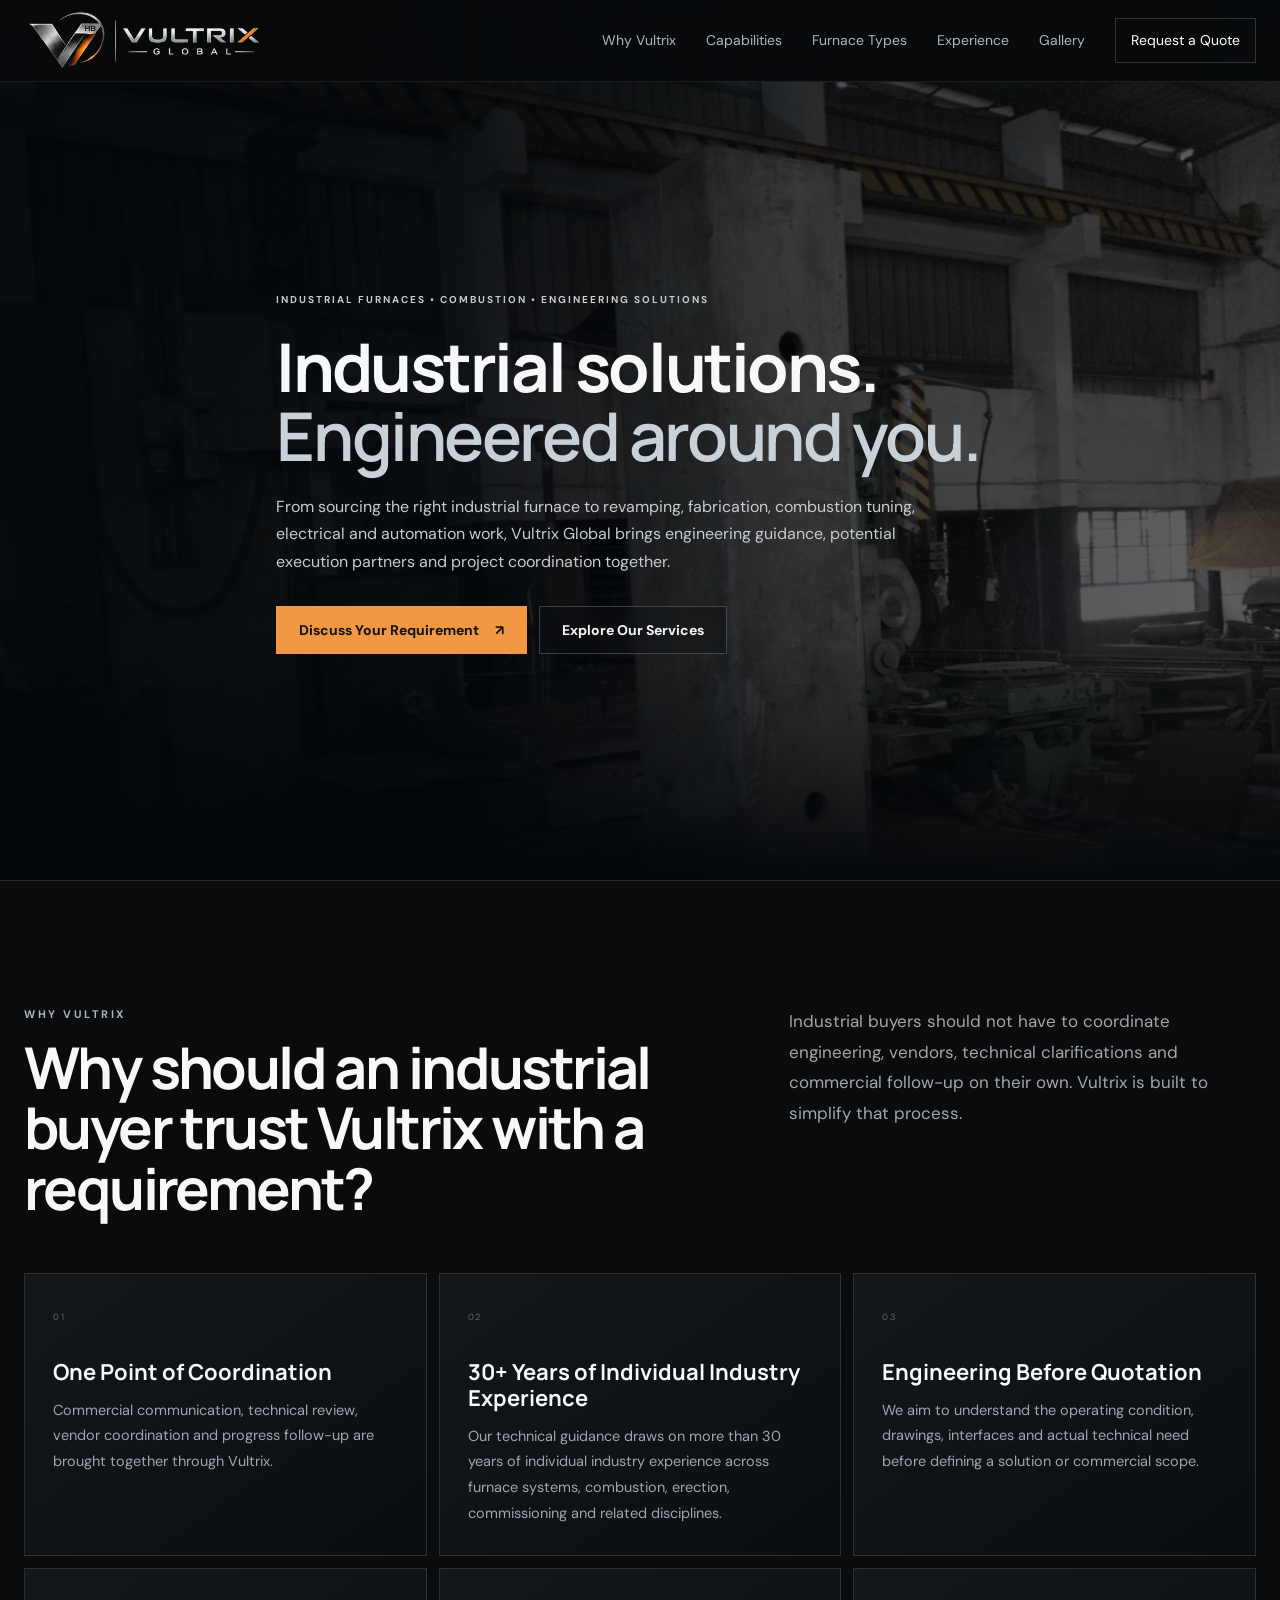
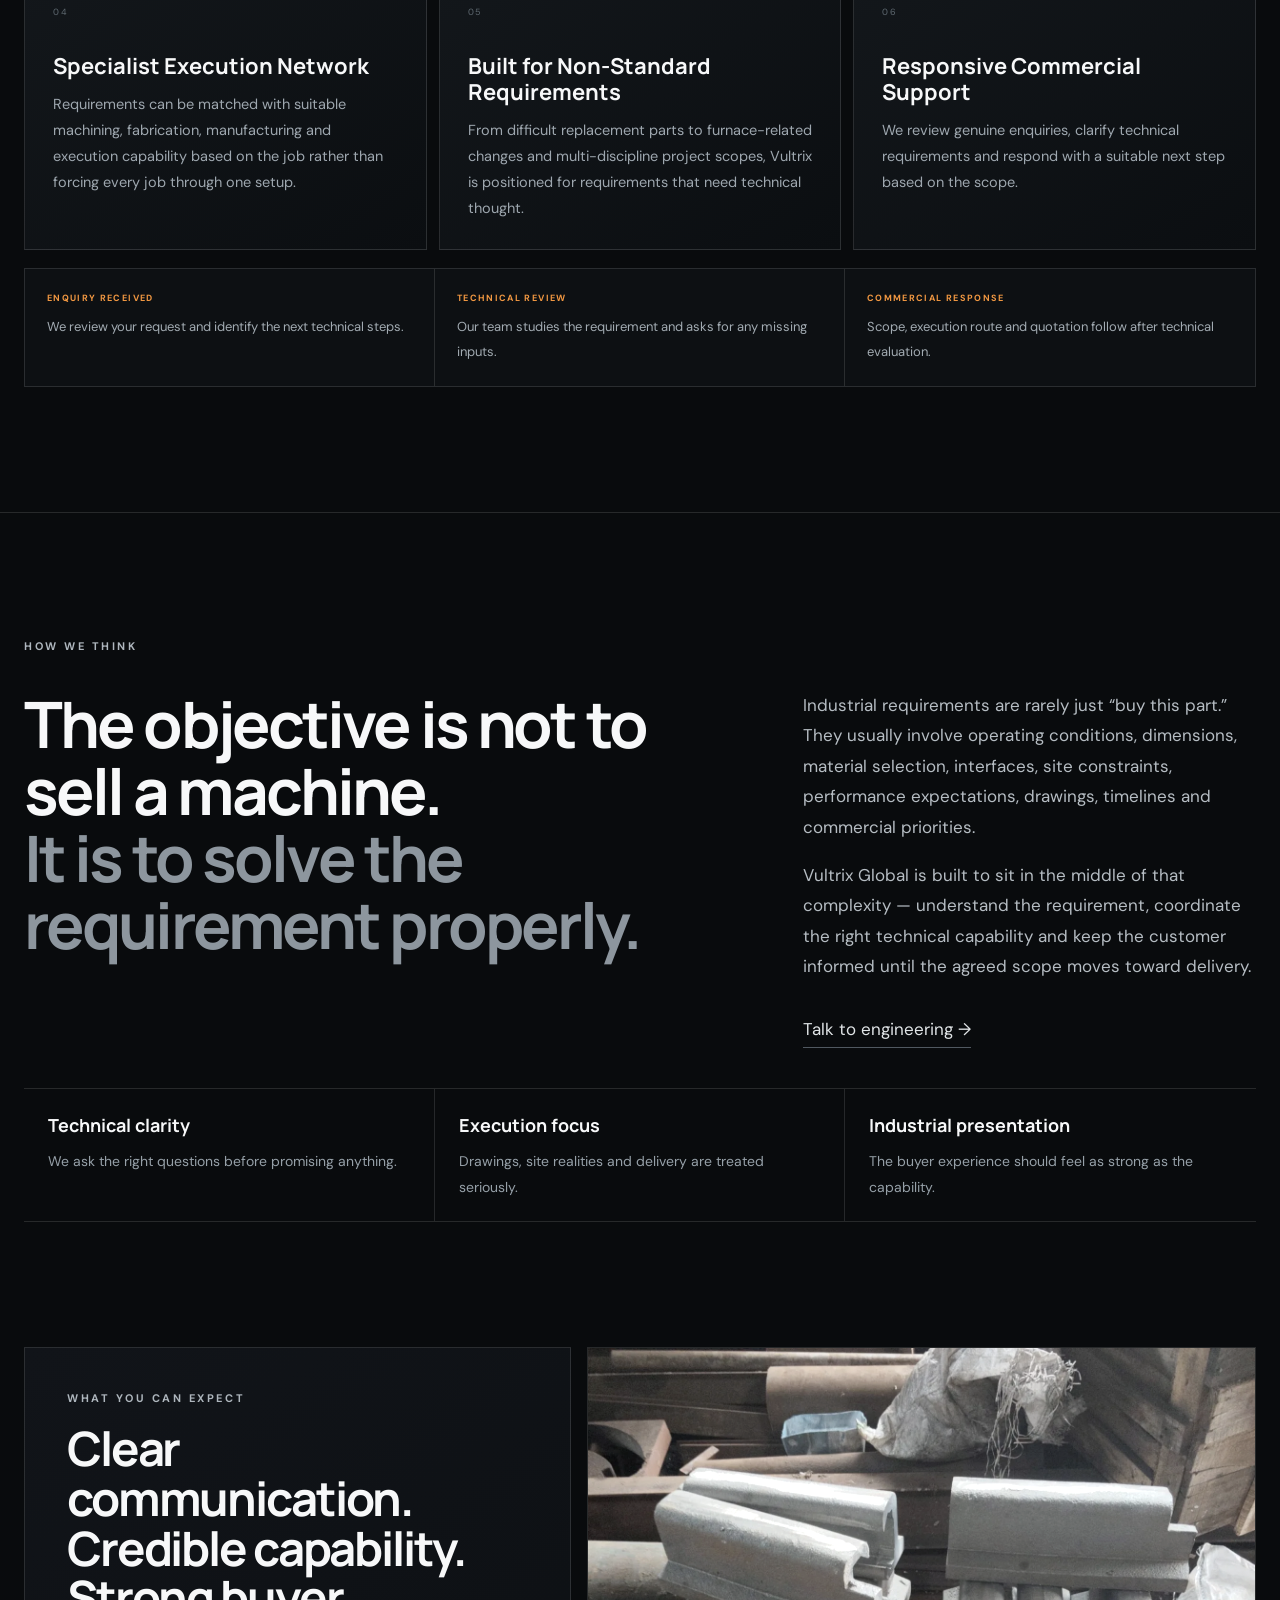
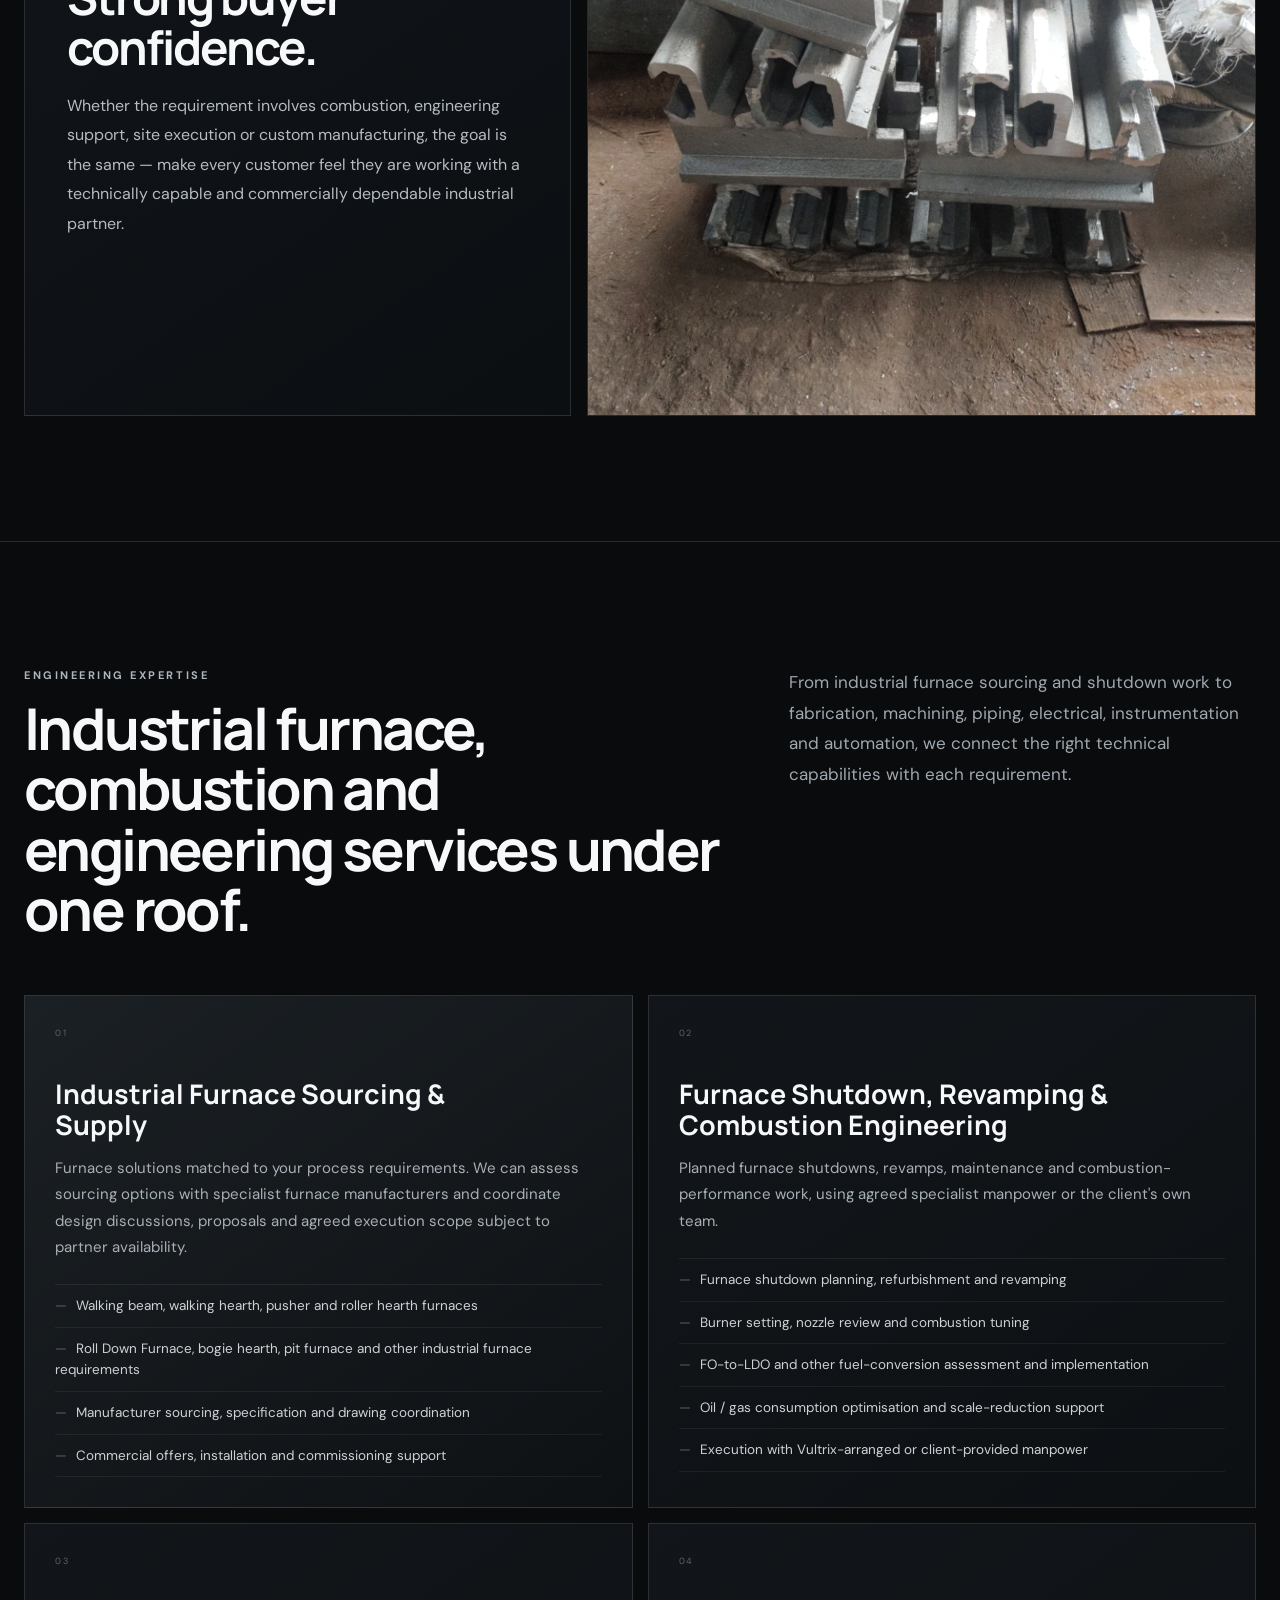
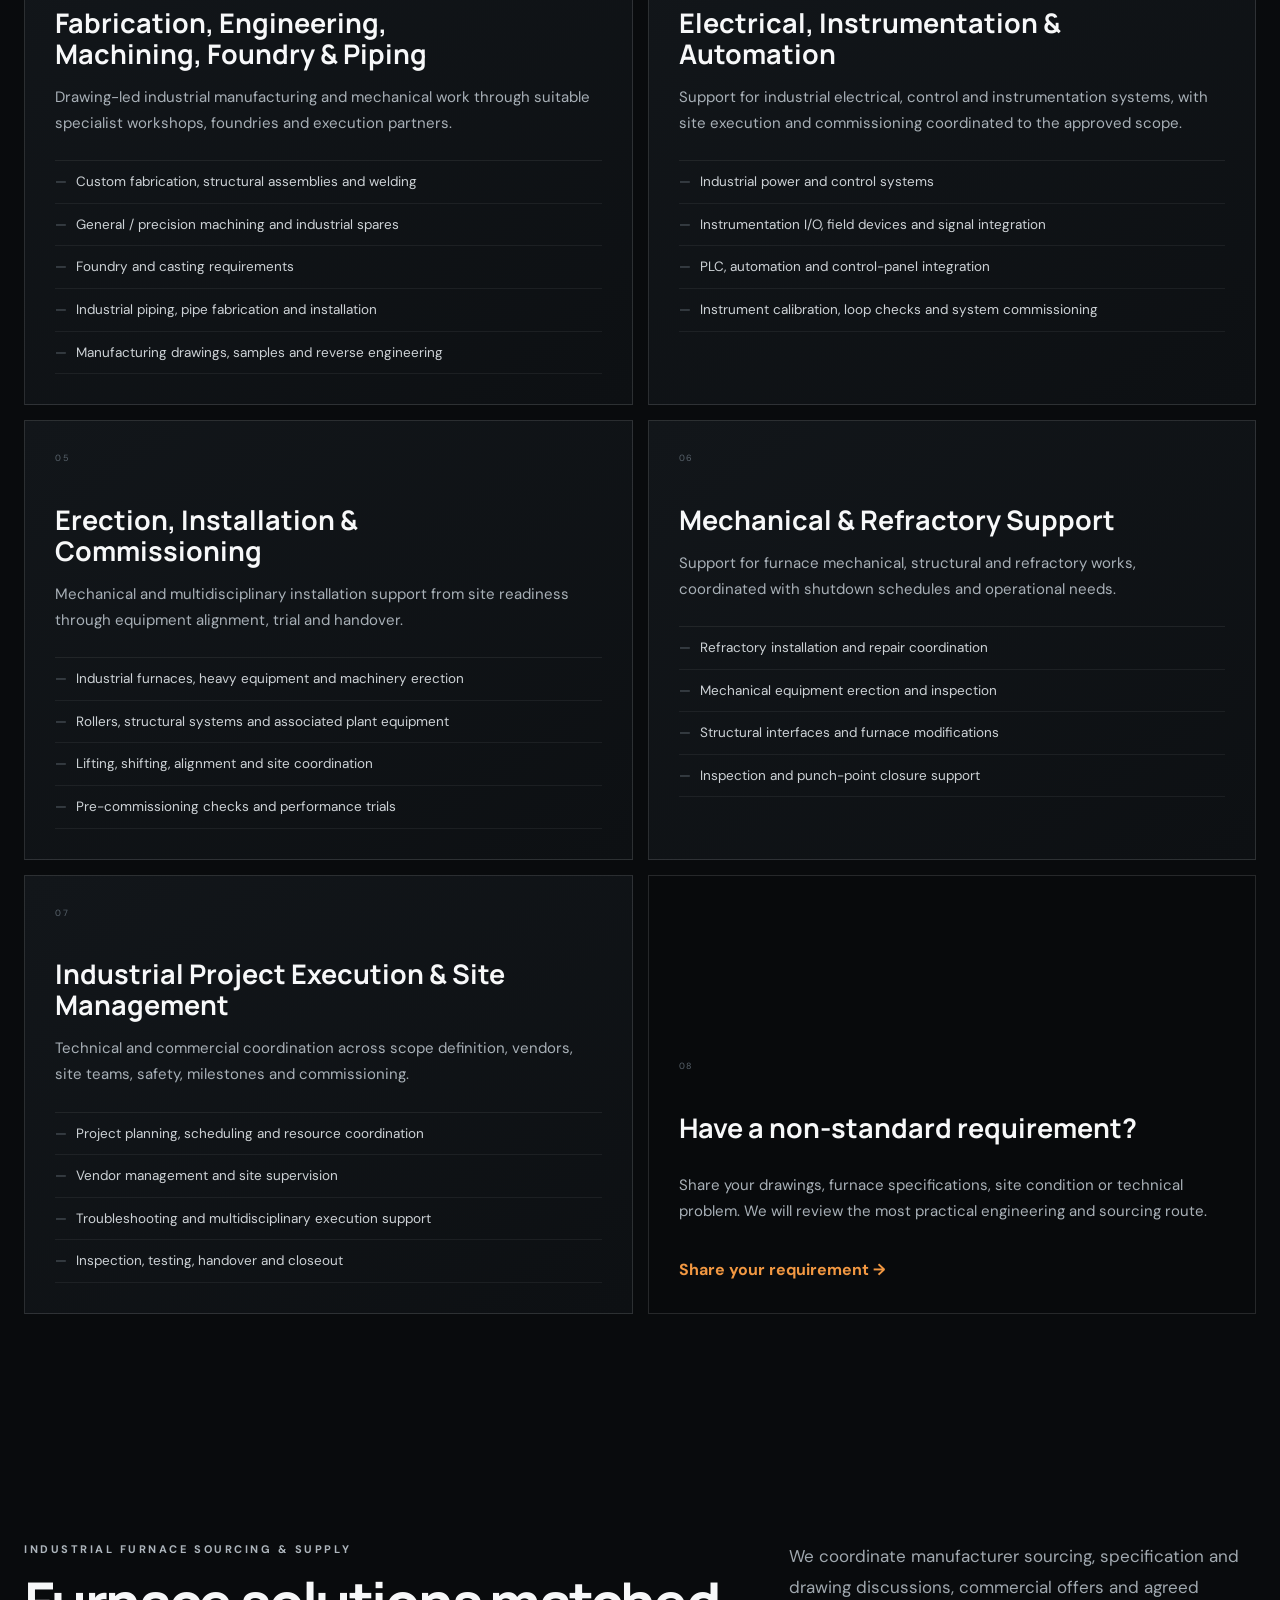
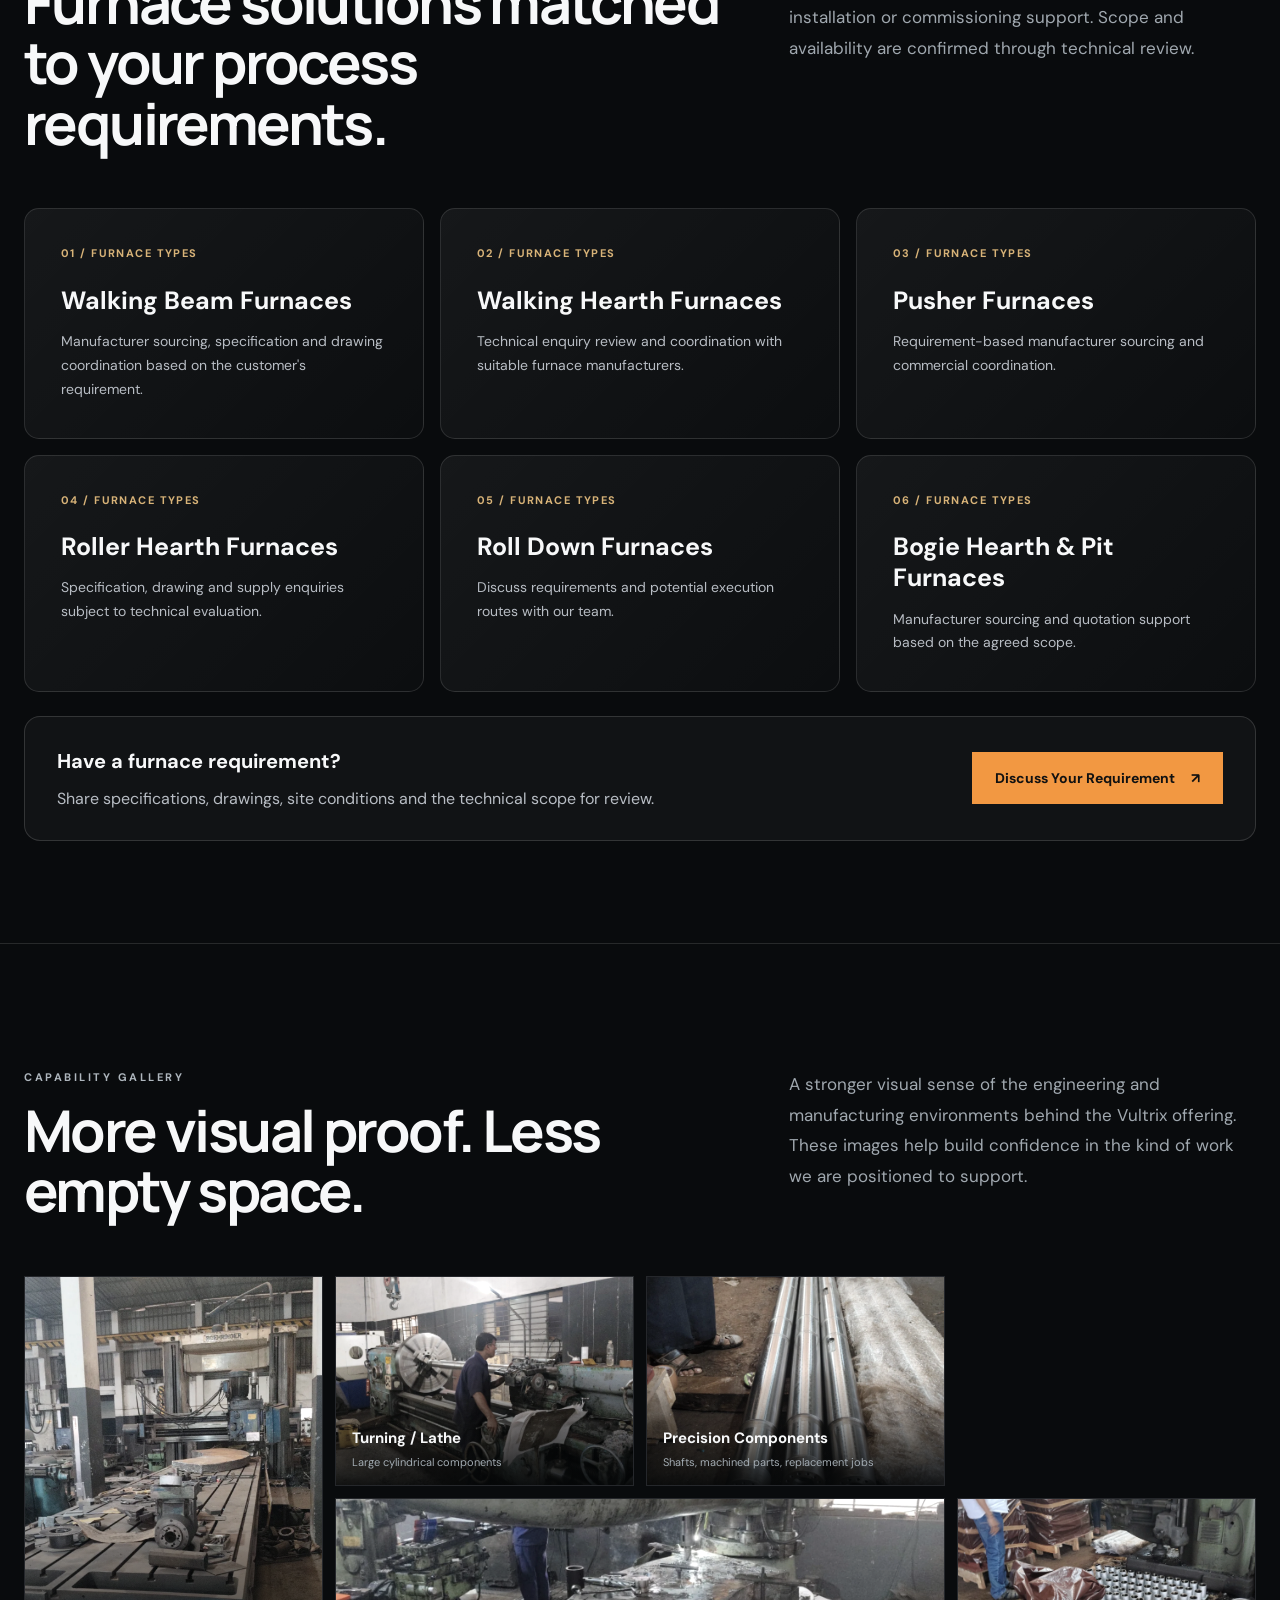
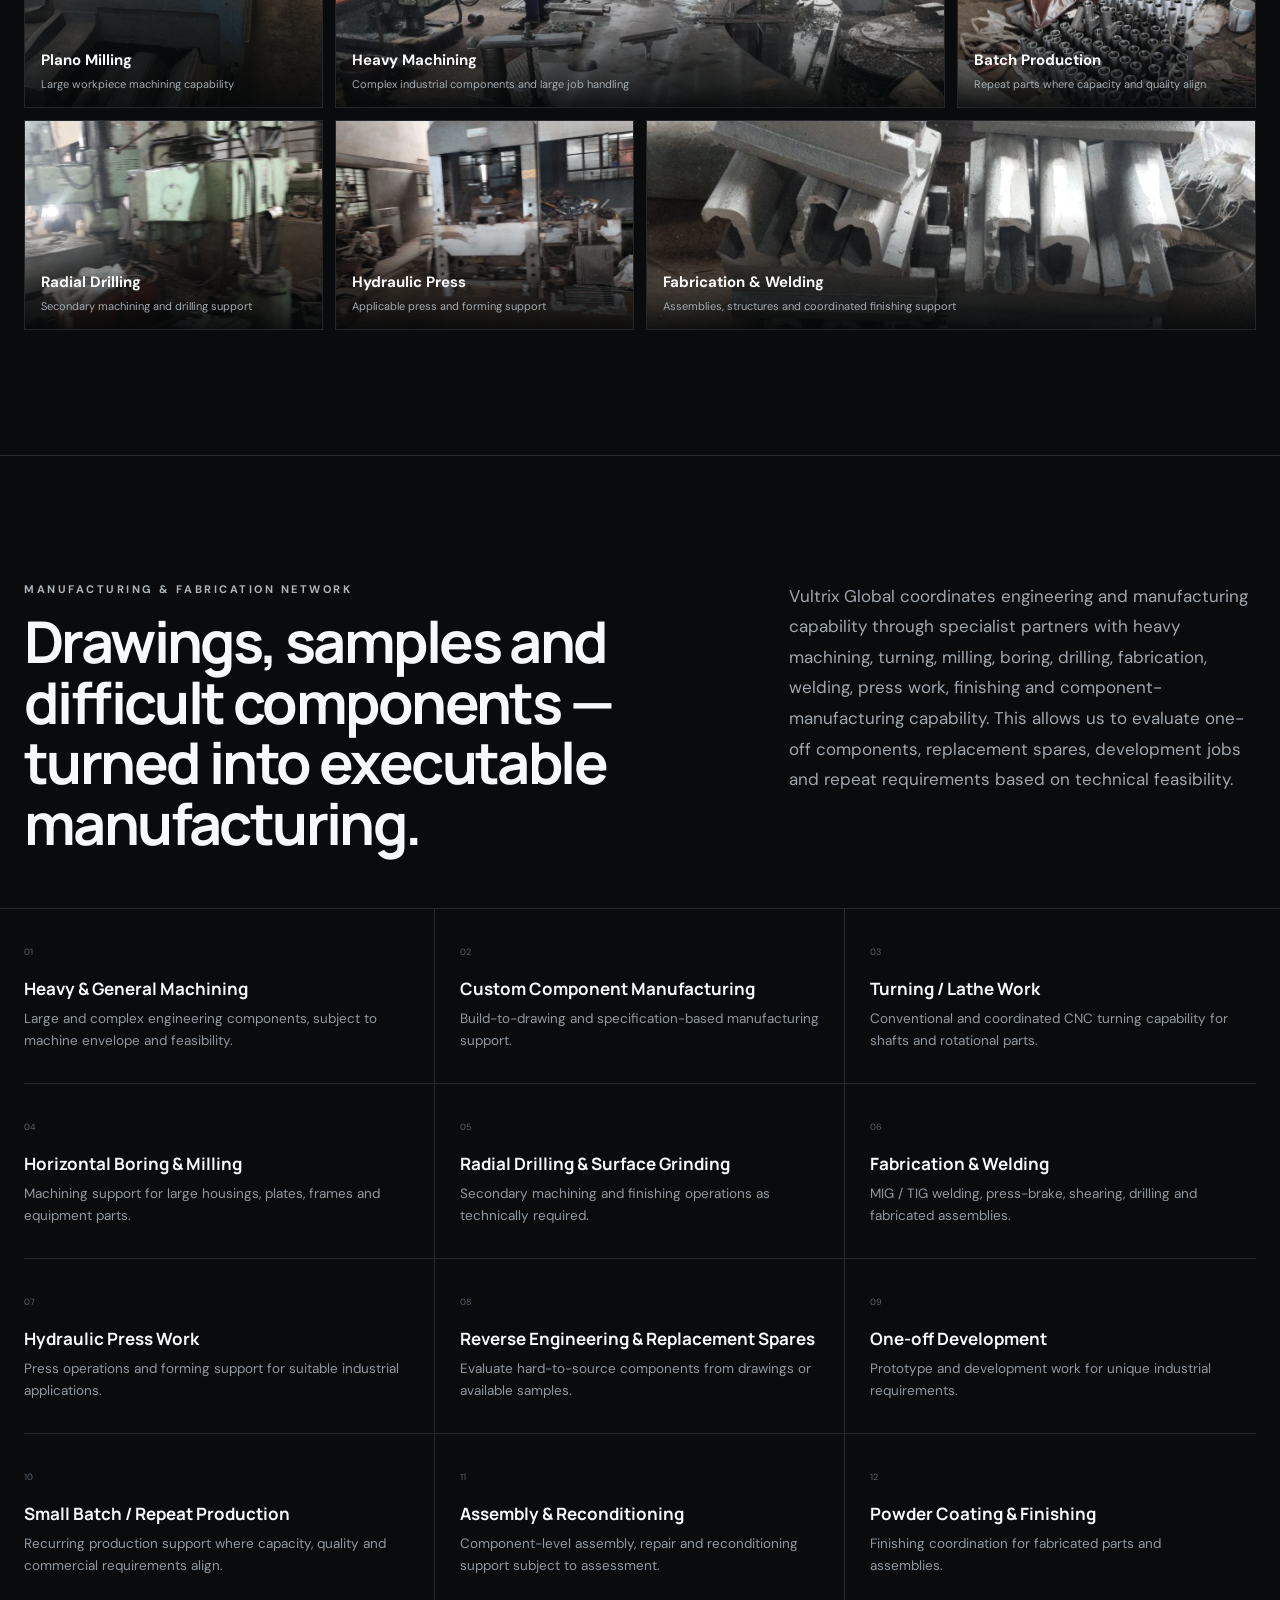
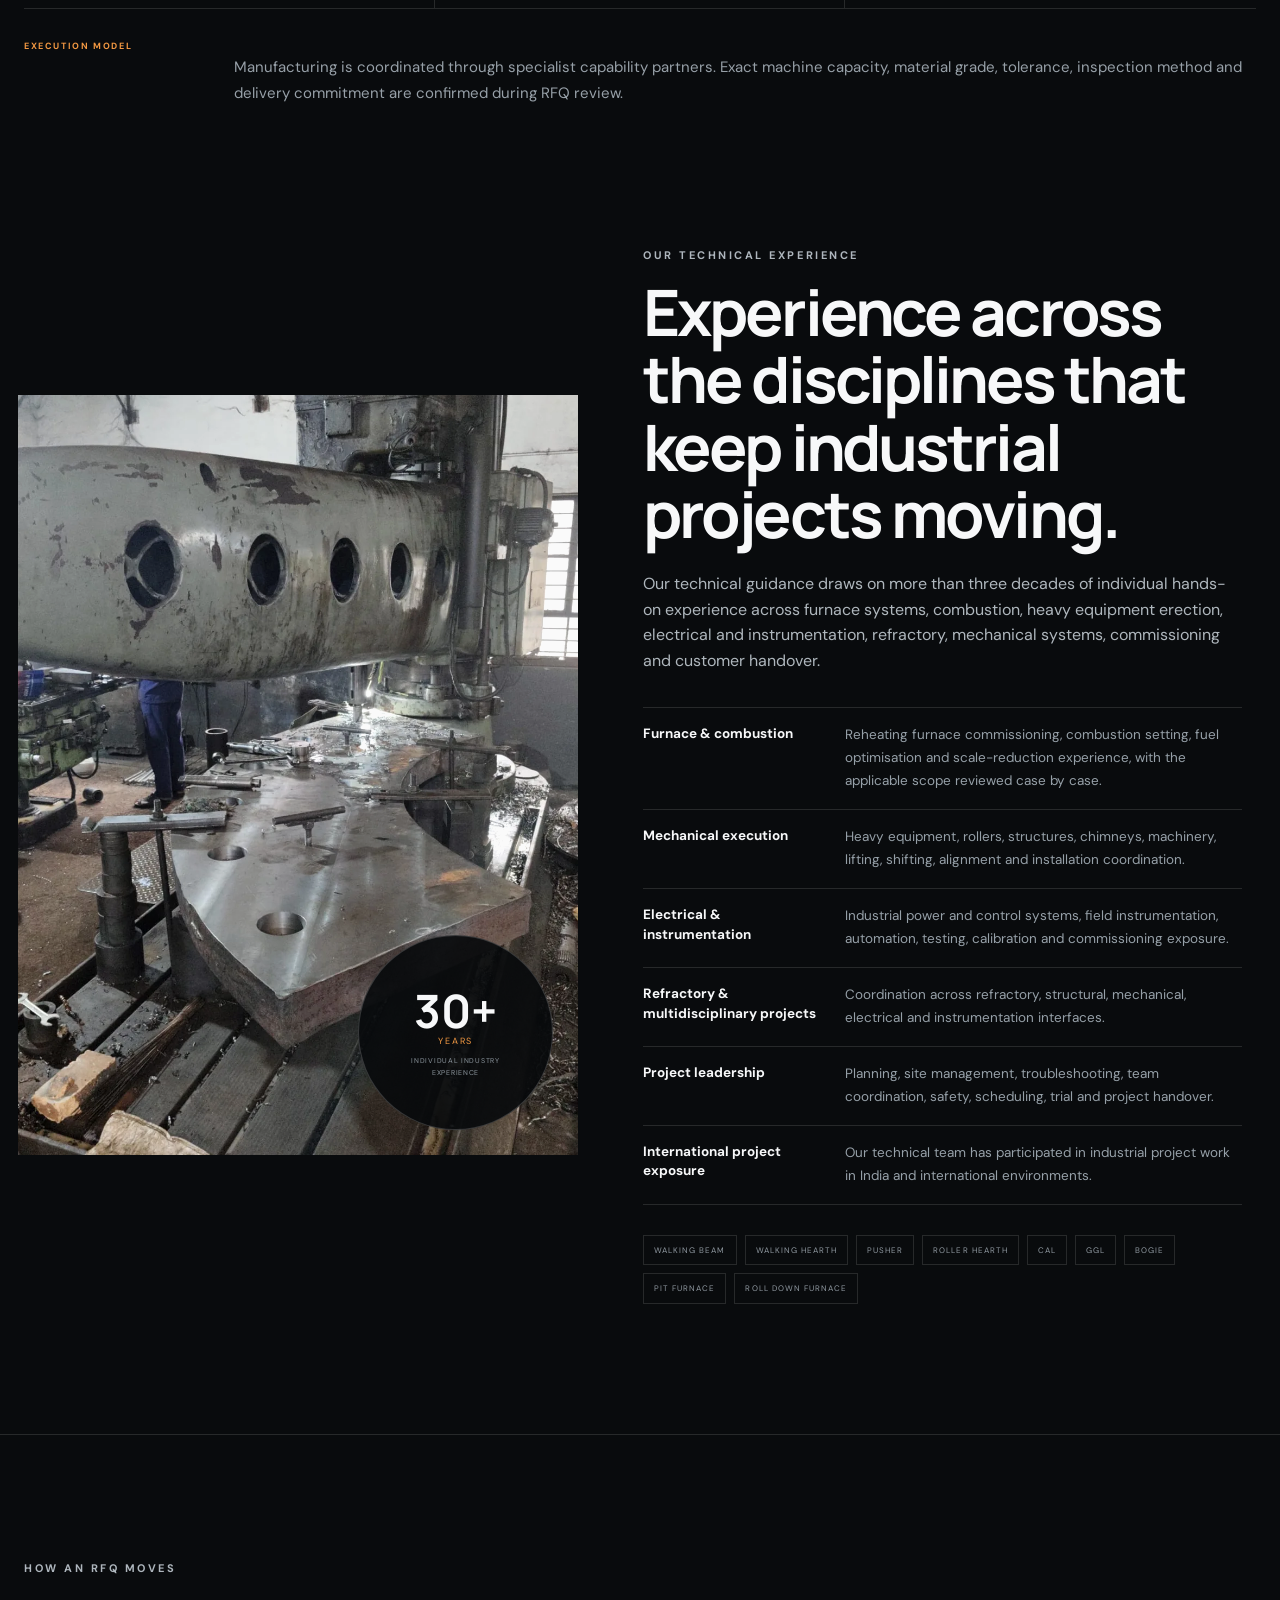
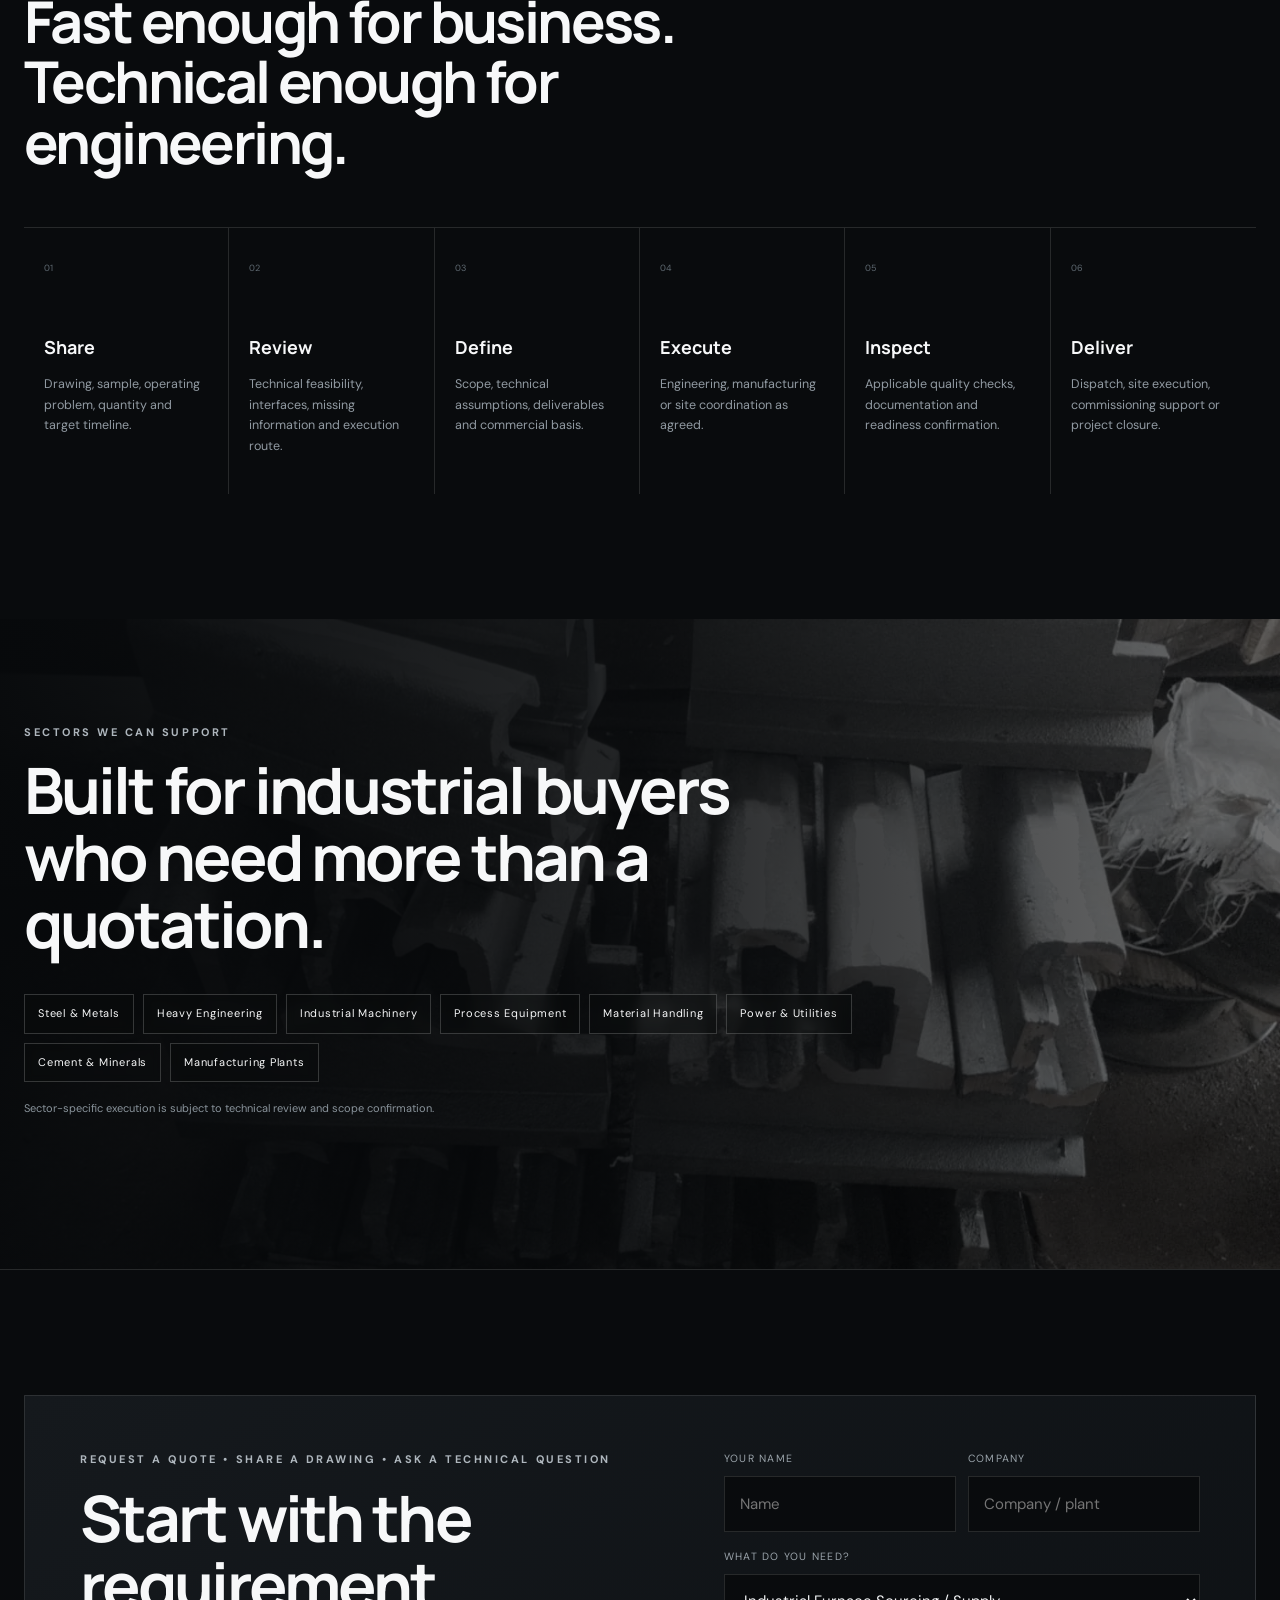
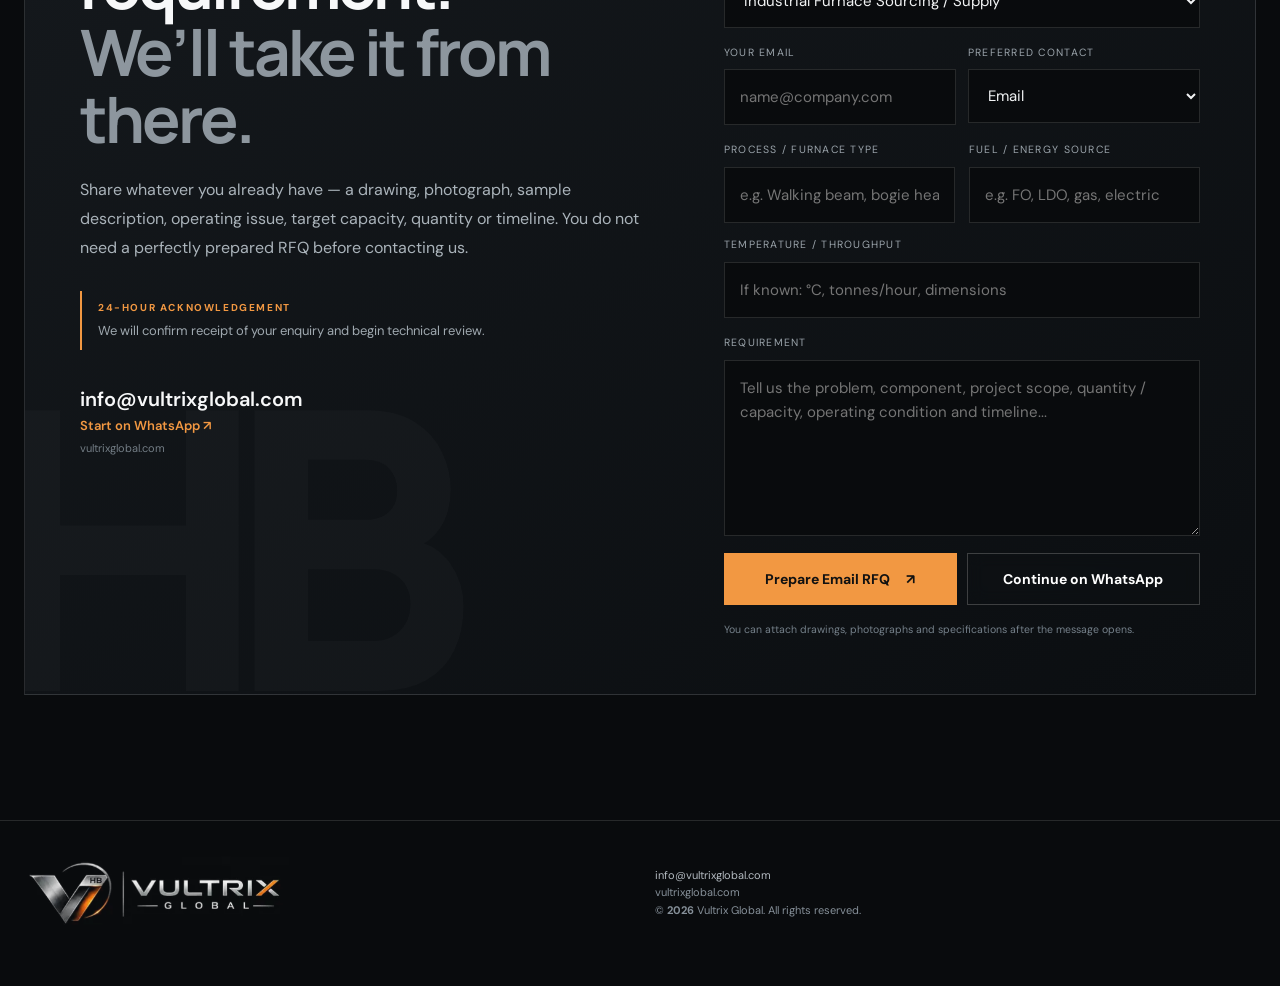
==== commit 203c9adf: "Layer industrial hero imagery for cinematic motion design" ====
--- a/index.html
+++ b/index.html
@@ -16,7 +16,7 @@
   <link rel="preconnect" href="https://fonts.googleapis.com">
   <link rel="preconnect" href="https://fonts.gstatic.com" crossorigin>
   <link href="https://fonts.googleapis.com/css2?family=DM+Sans:wght@400;500;700&family=Manrope:wght@500;600;700;800&display=swap" rel="stylesheet">
-  <link rel="stylesheet" href="styles.css?v=20261113-brand2" />
+  <link rel="stylesheet" href="styles.css?v=20261114-cinematic1" />
 </head>
 <body>
   <div class="cursor-glow" aria-hidden="true"></div>
@@ -42,10 +42,13 @@
 
   <main id="top">
     <section class="hero" aria-labelledby="hero-heading">
-      <div class="hero-bg" aria-hidden="true">
-        <img src="assets/horizontal-boring.webp" alt="" />
+      <div class="hero-bg cinematic-hero" aria-hidden="true">
+        <div class="hero-media hero-media-primary"><img src="assets/horizontal-boring.webp" alt="" fetchpriority="high" decoding="async" /></div>
+        <div class="hero-media hero-media-secondary"><img src="assets/fab-hero-detail.webp" alt="" decoding="async" /></div>
         <div class="hero-overlay"></div>
-      </div>
+        <div class="hero-industrial-glow"></div>
+      </div>
+      <div class="hero-frame" aria-hidden="true"><span>V / G</span><span>ENGINEERING &amp; INDUSTRIAL SOLUTIONS</span></div>
       <div class="hero-content">
         <div class="eyebrow reveal">INDUSTRIAL FURNACES • COMBUSTION • ENGINEERING SOLUTIONS</div>
         <h1 id="hero-heading" class="reveal">Industrial solutions.<br><span>Engineered around you.</span></h1>
@@ -505,6 +508,6 @@
     
   </footer>
 
-  <script src="script.js"></script>
+  <script src="script.js?v=20261114-cinematic1"></script>
 </body>
 </html>
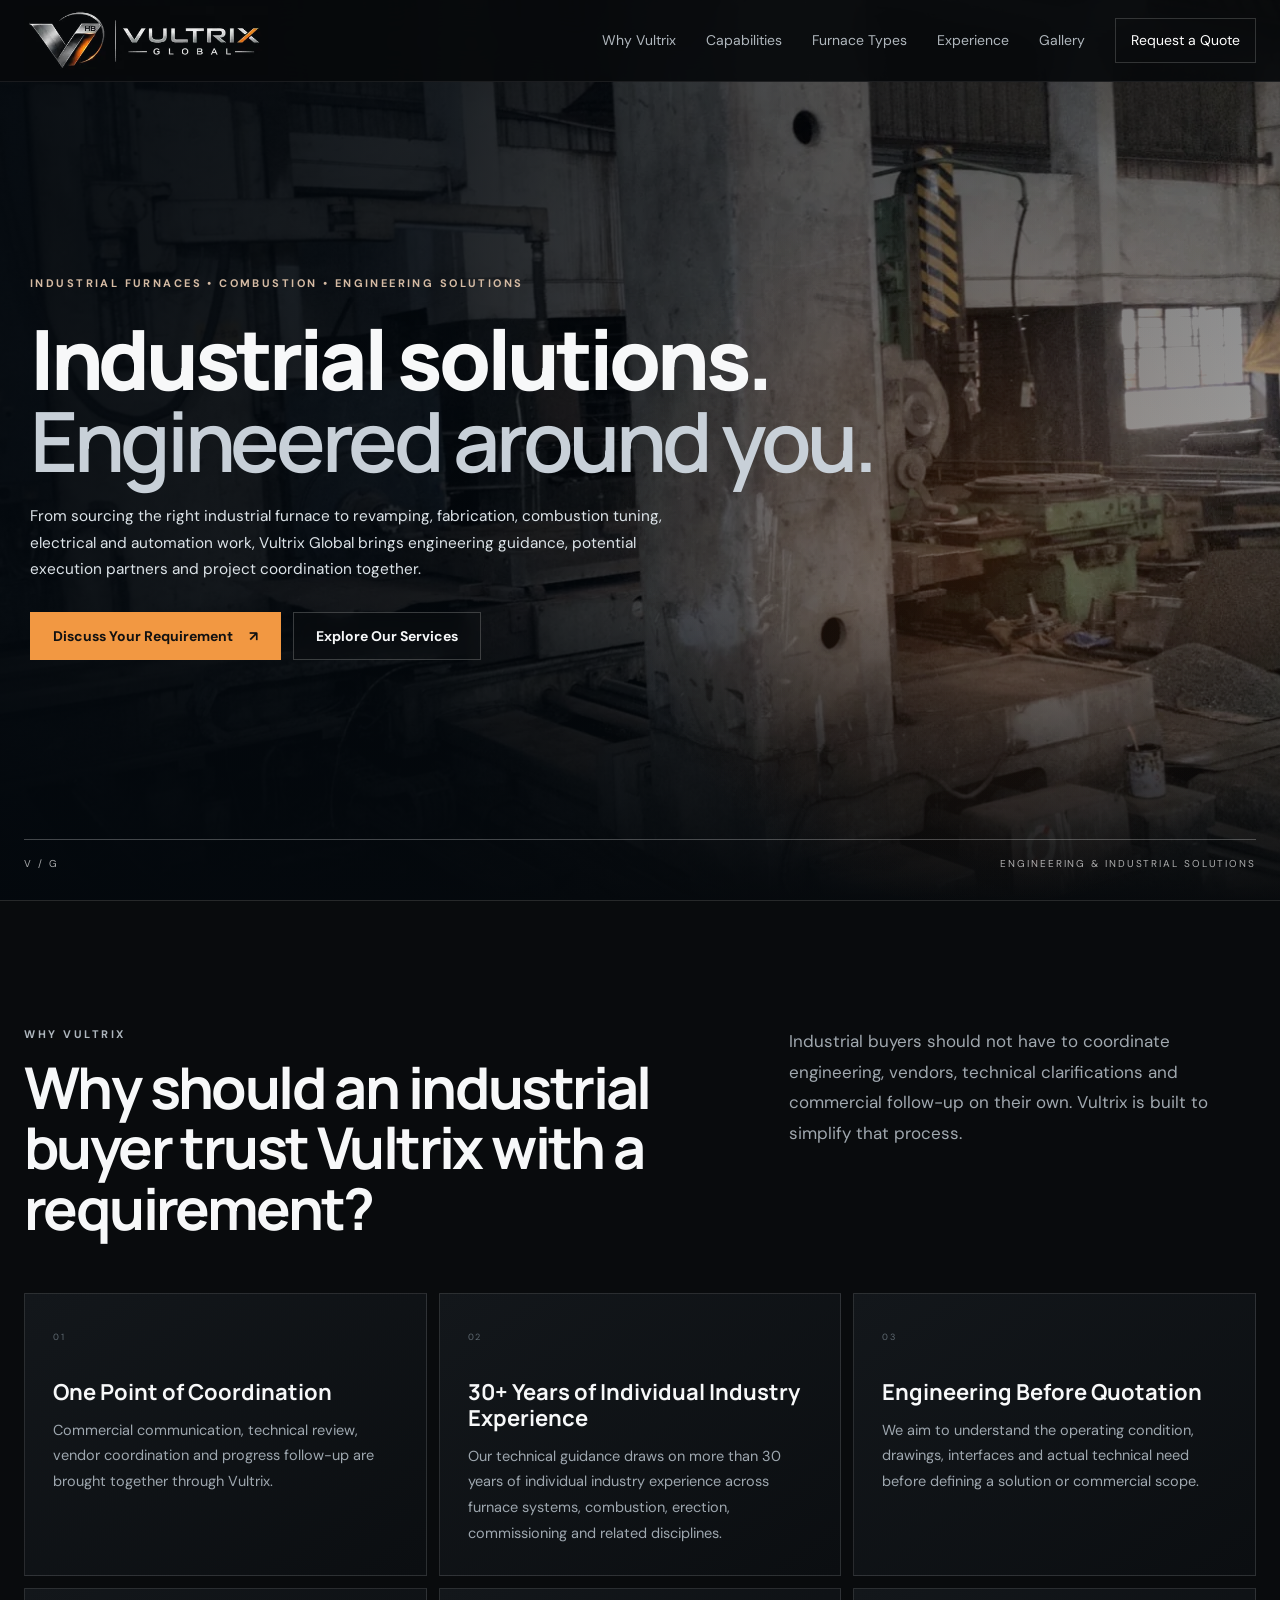
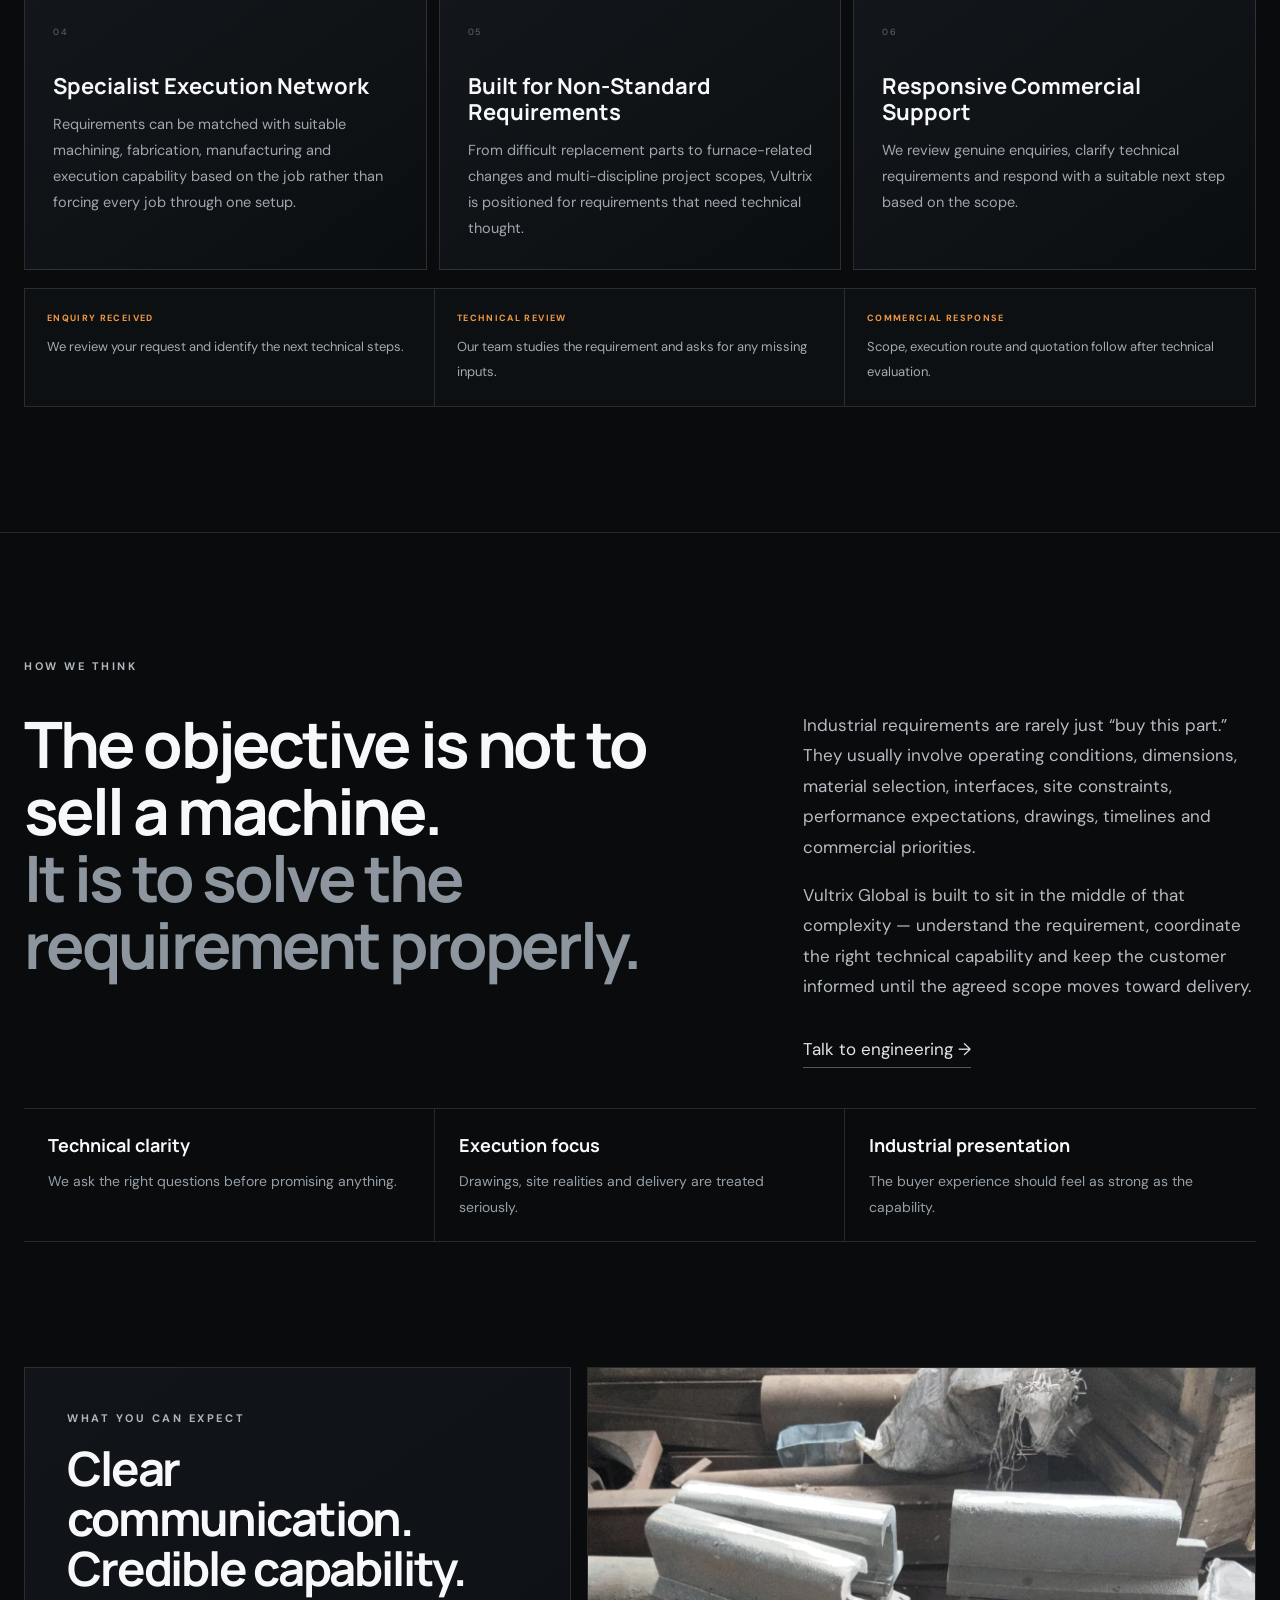
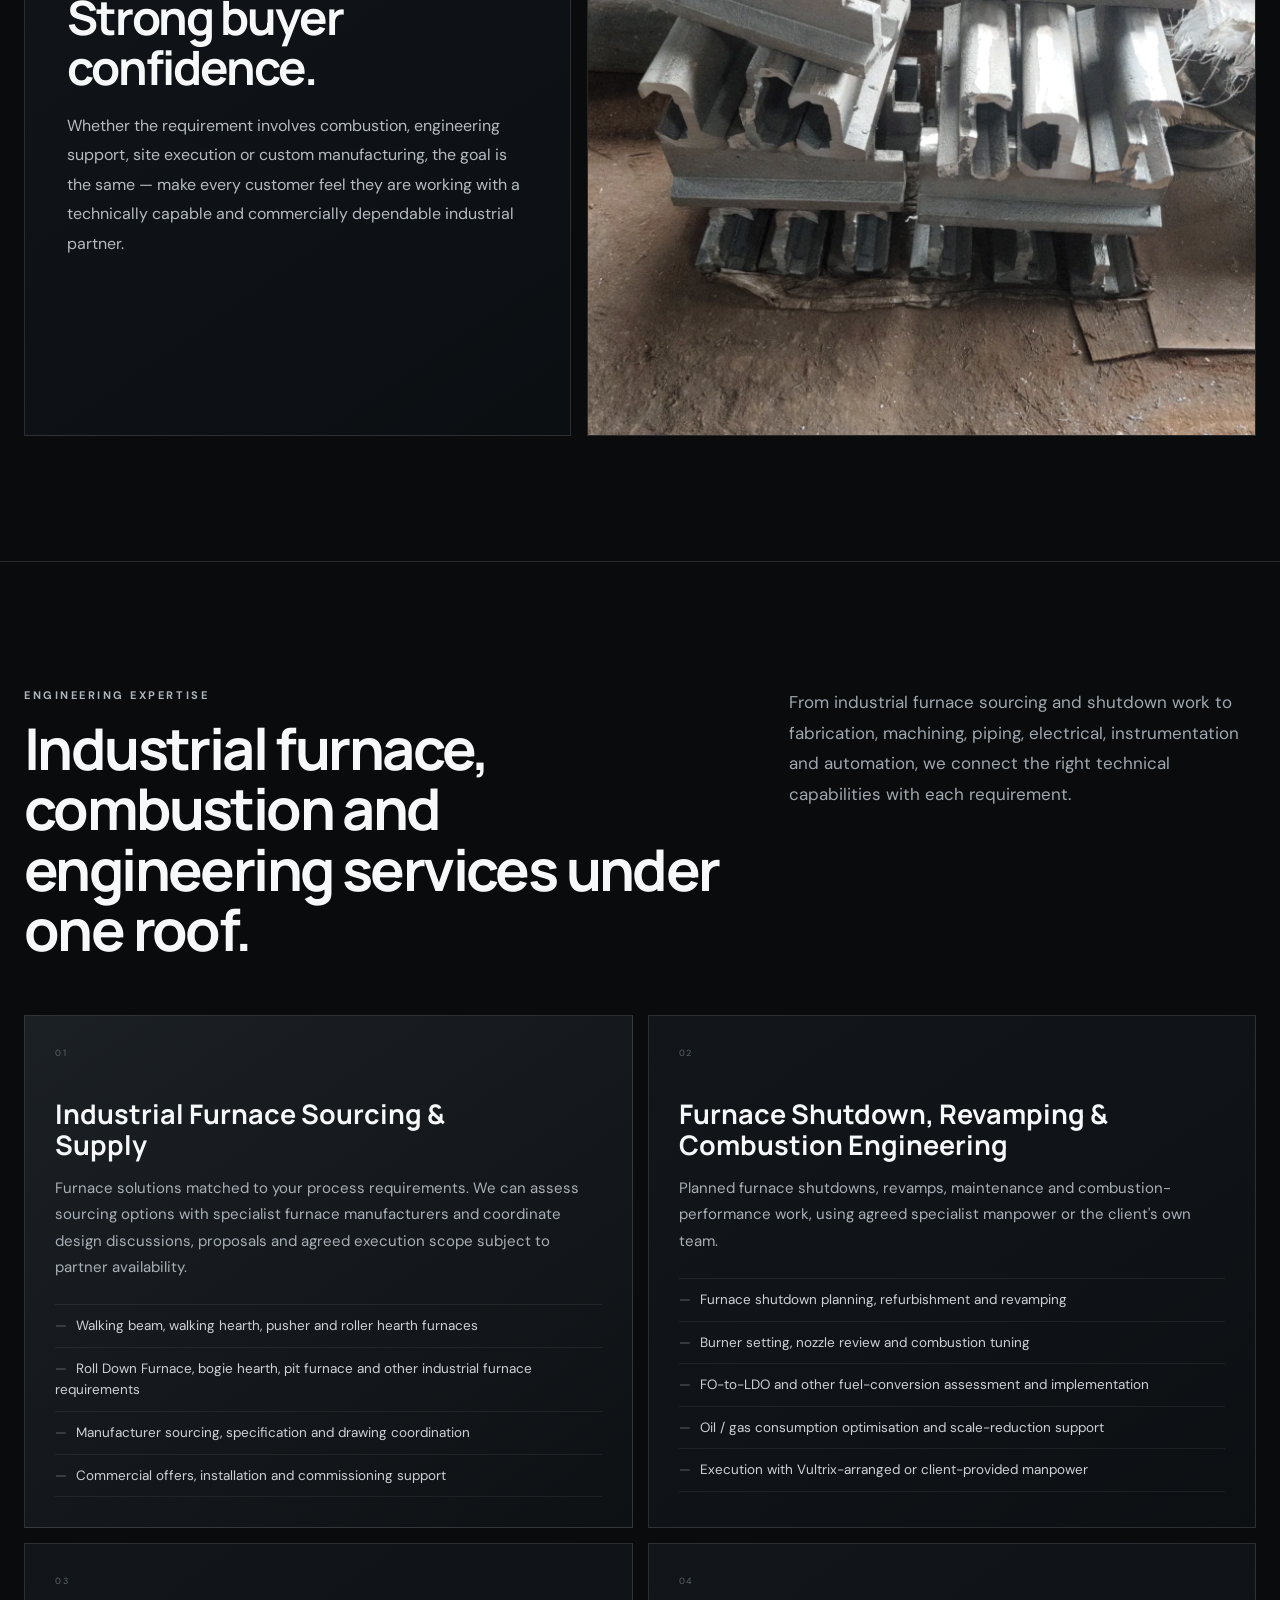
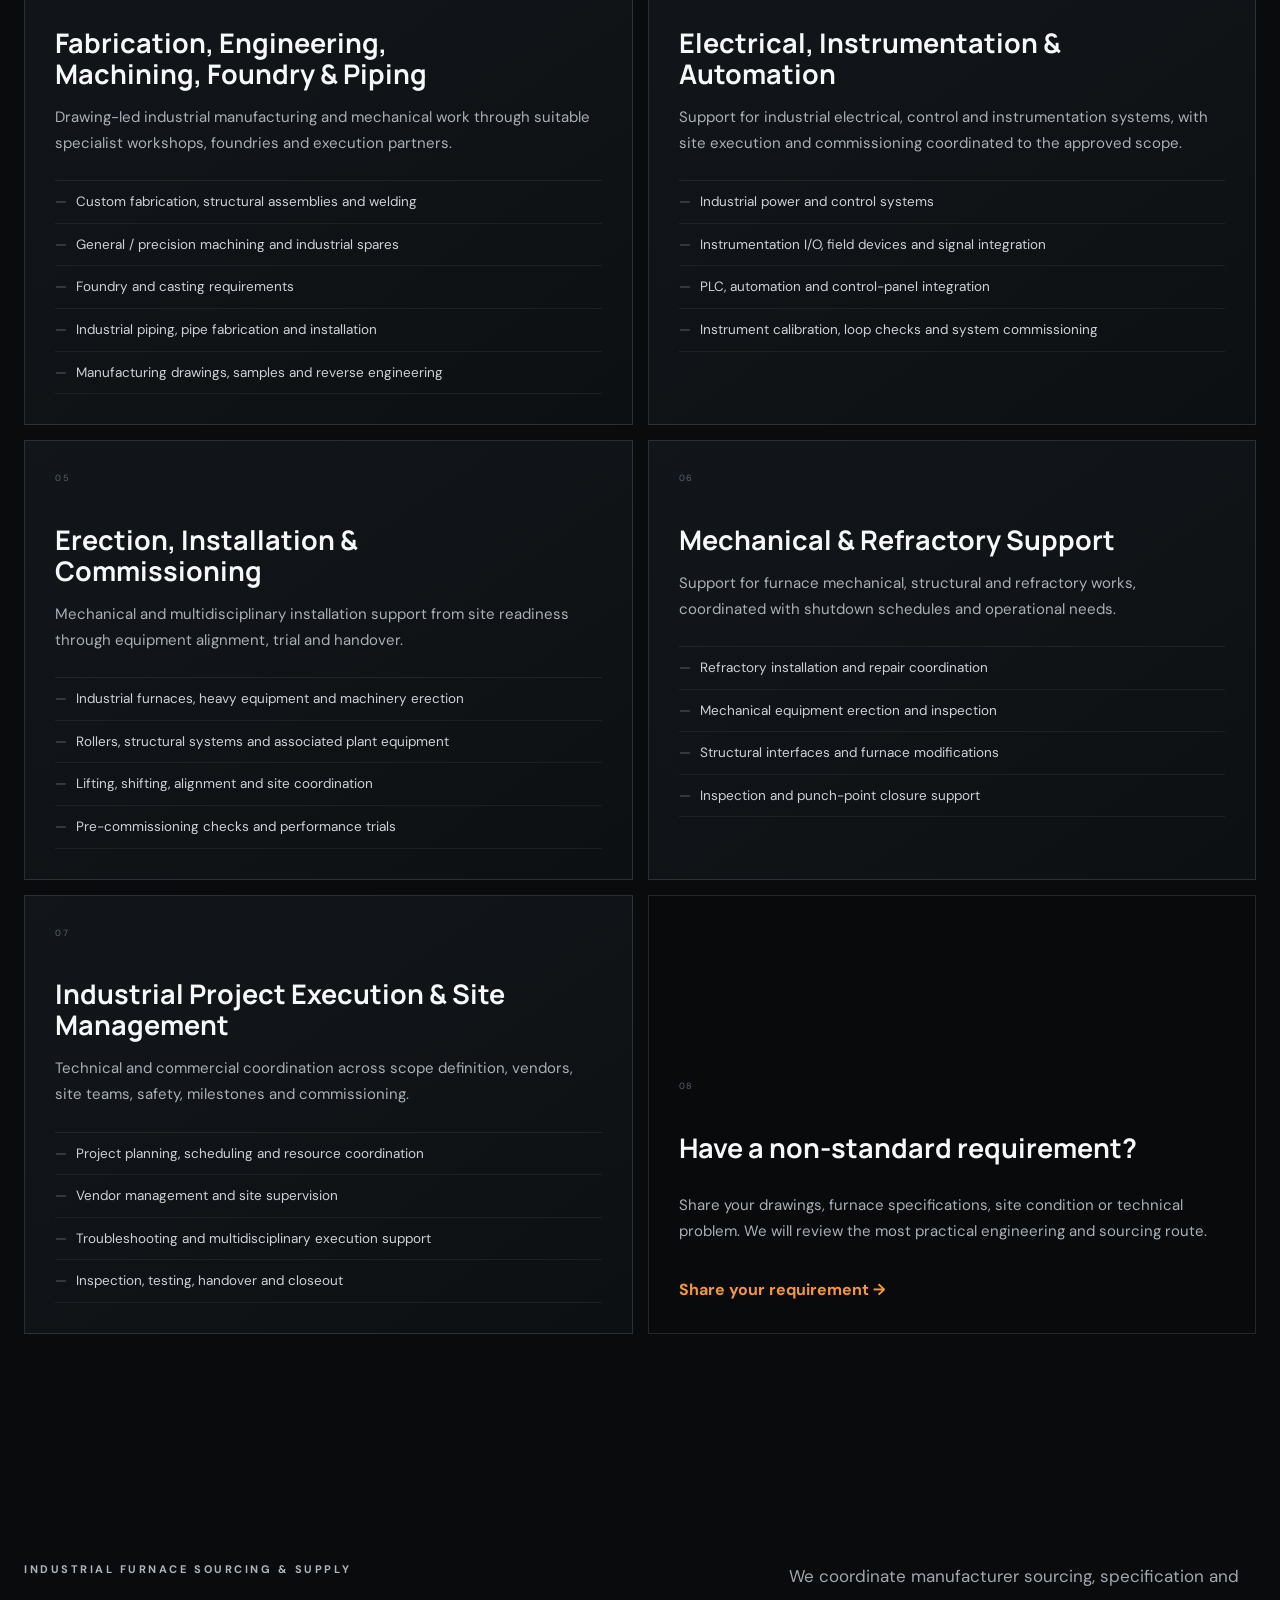
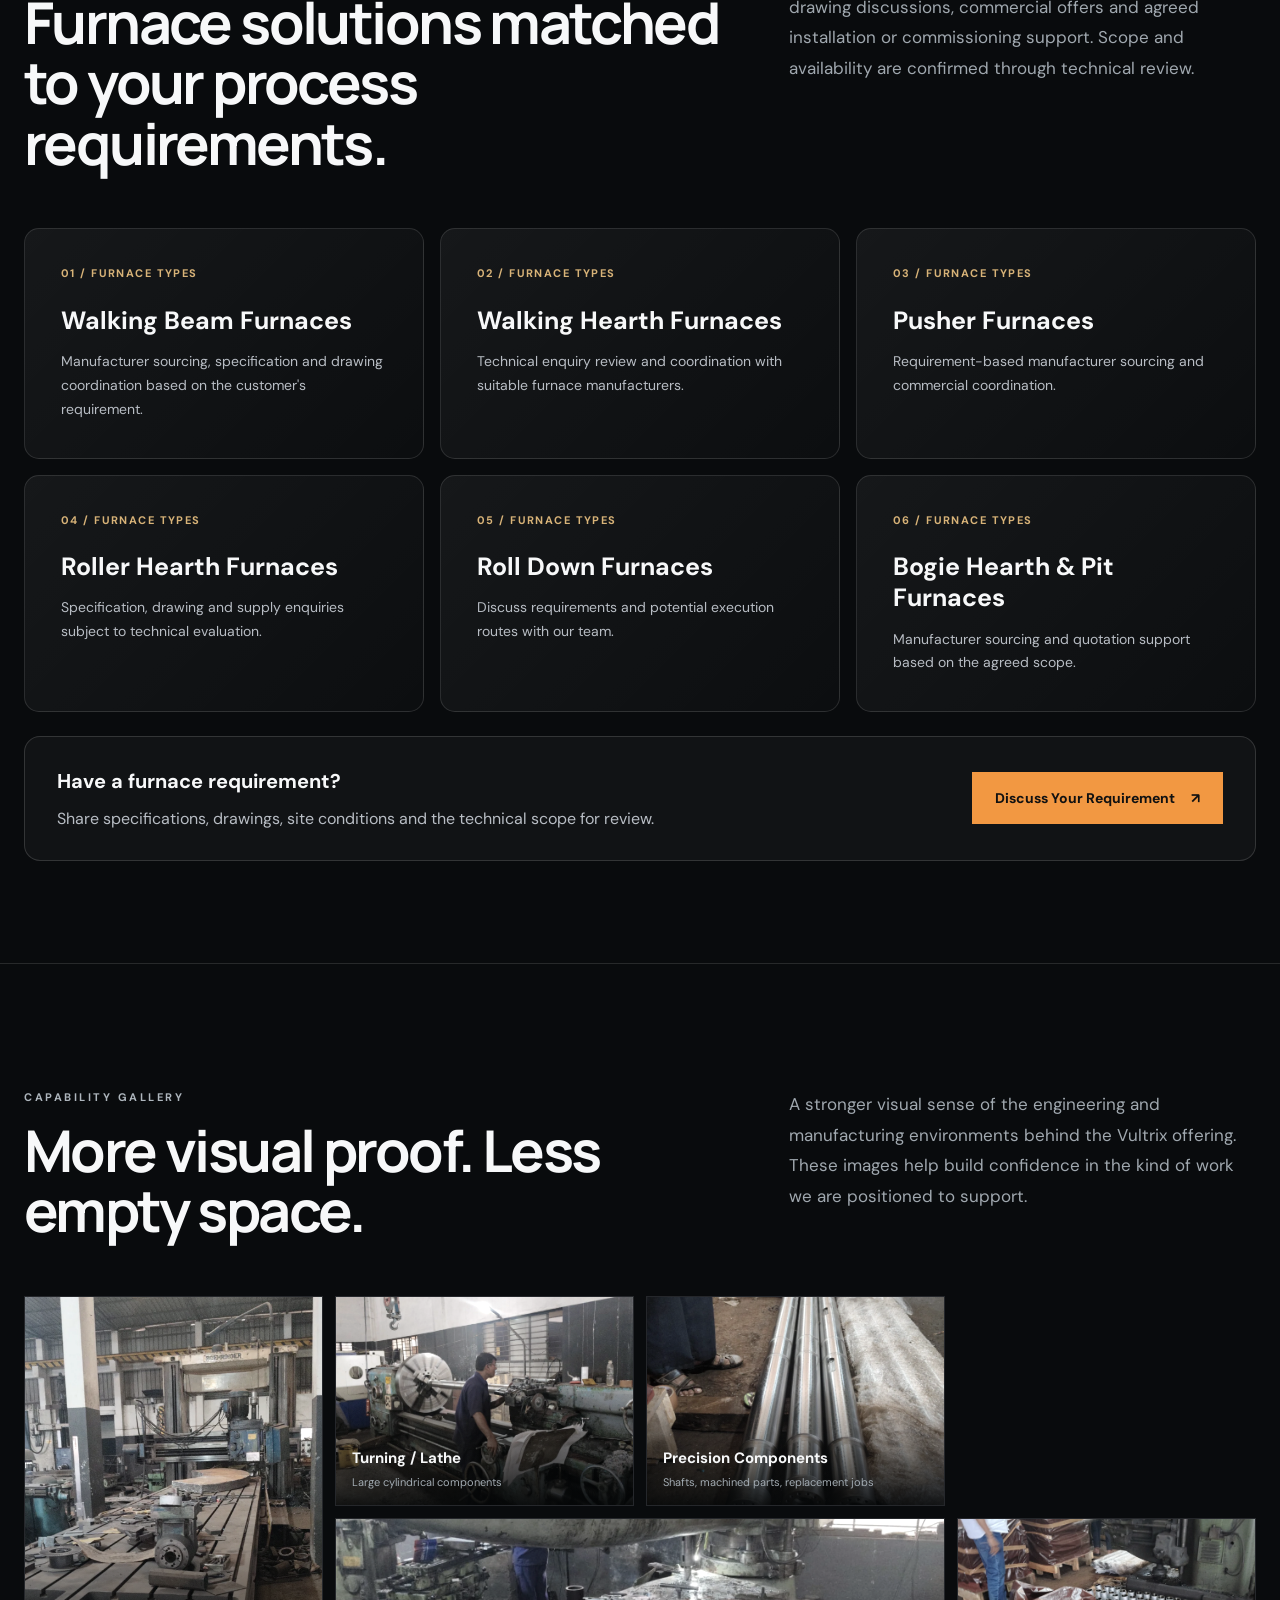
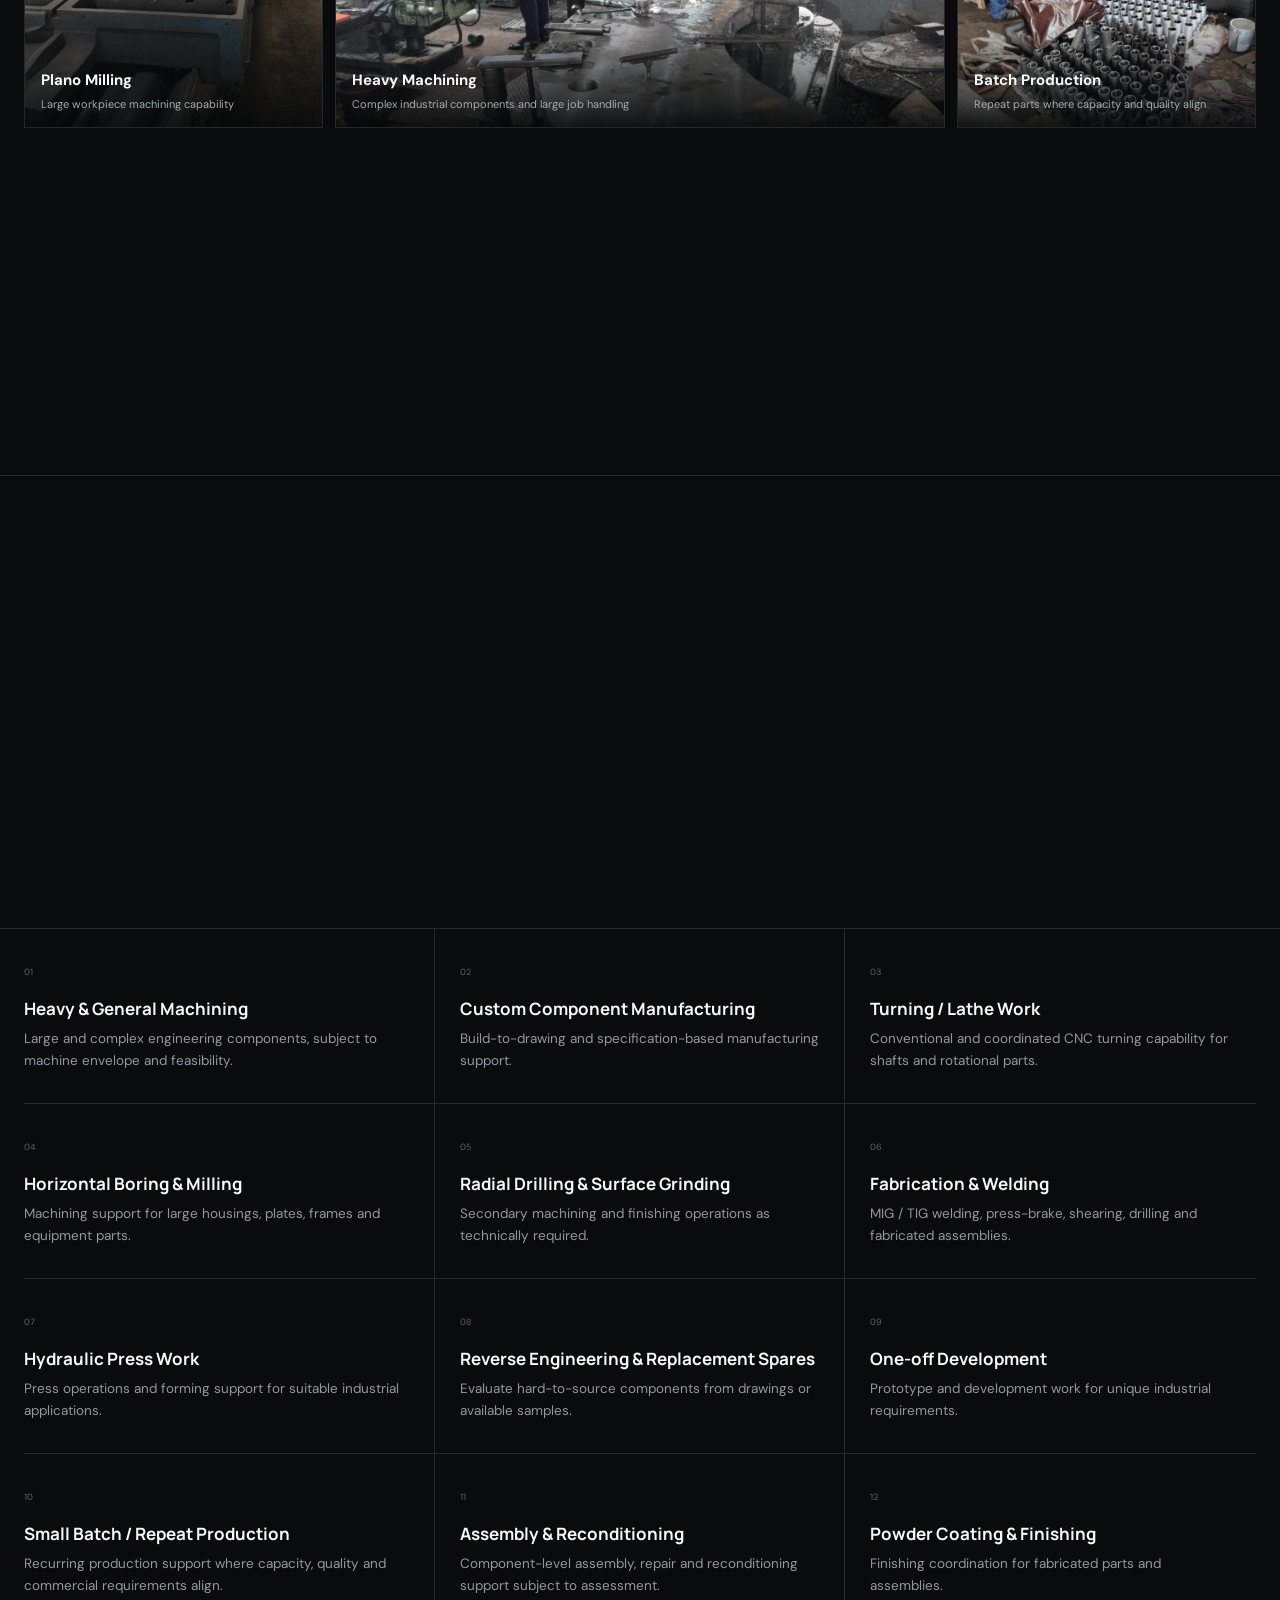
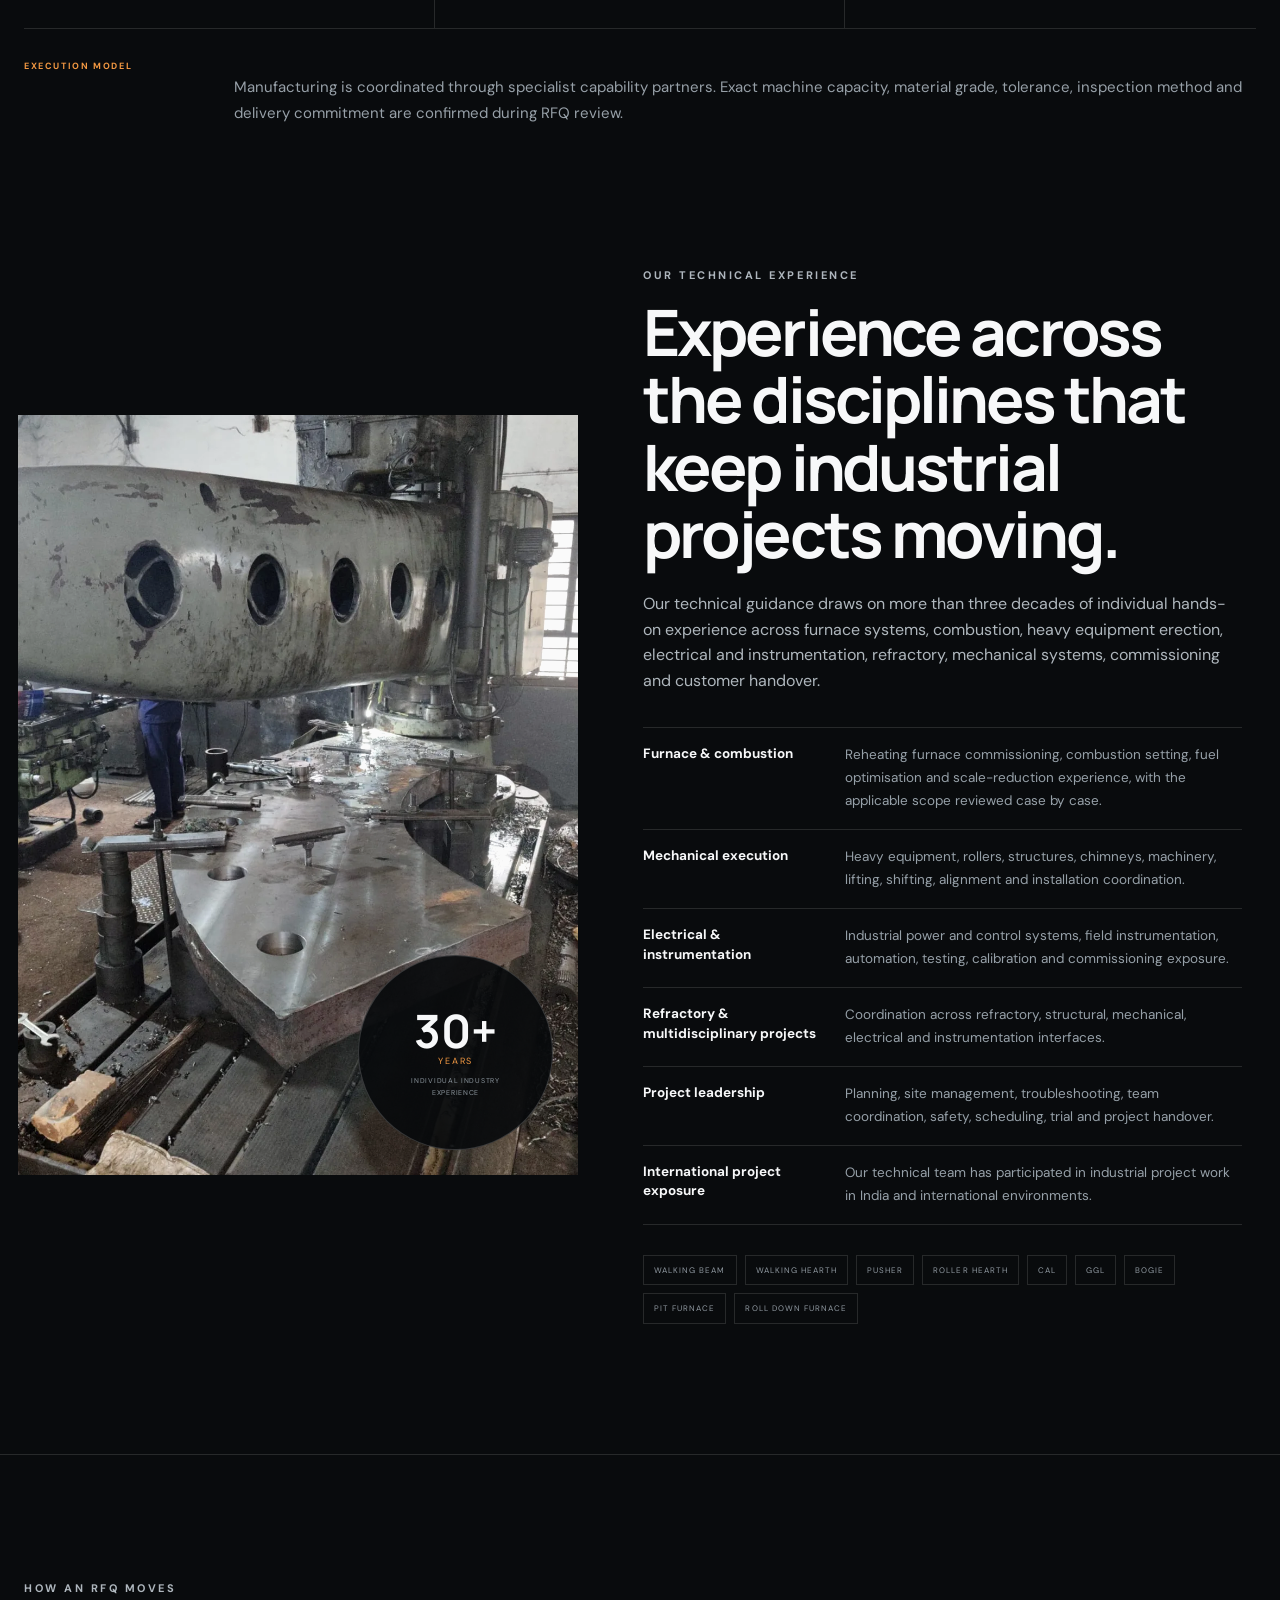
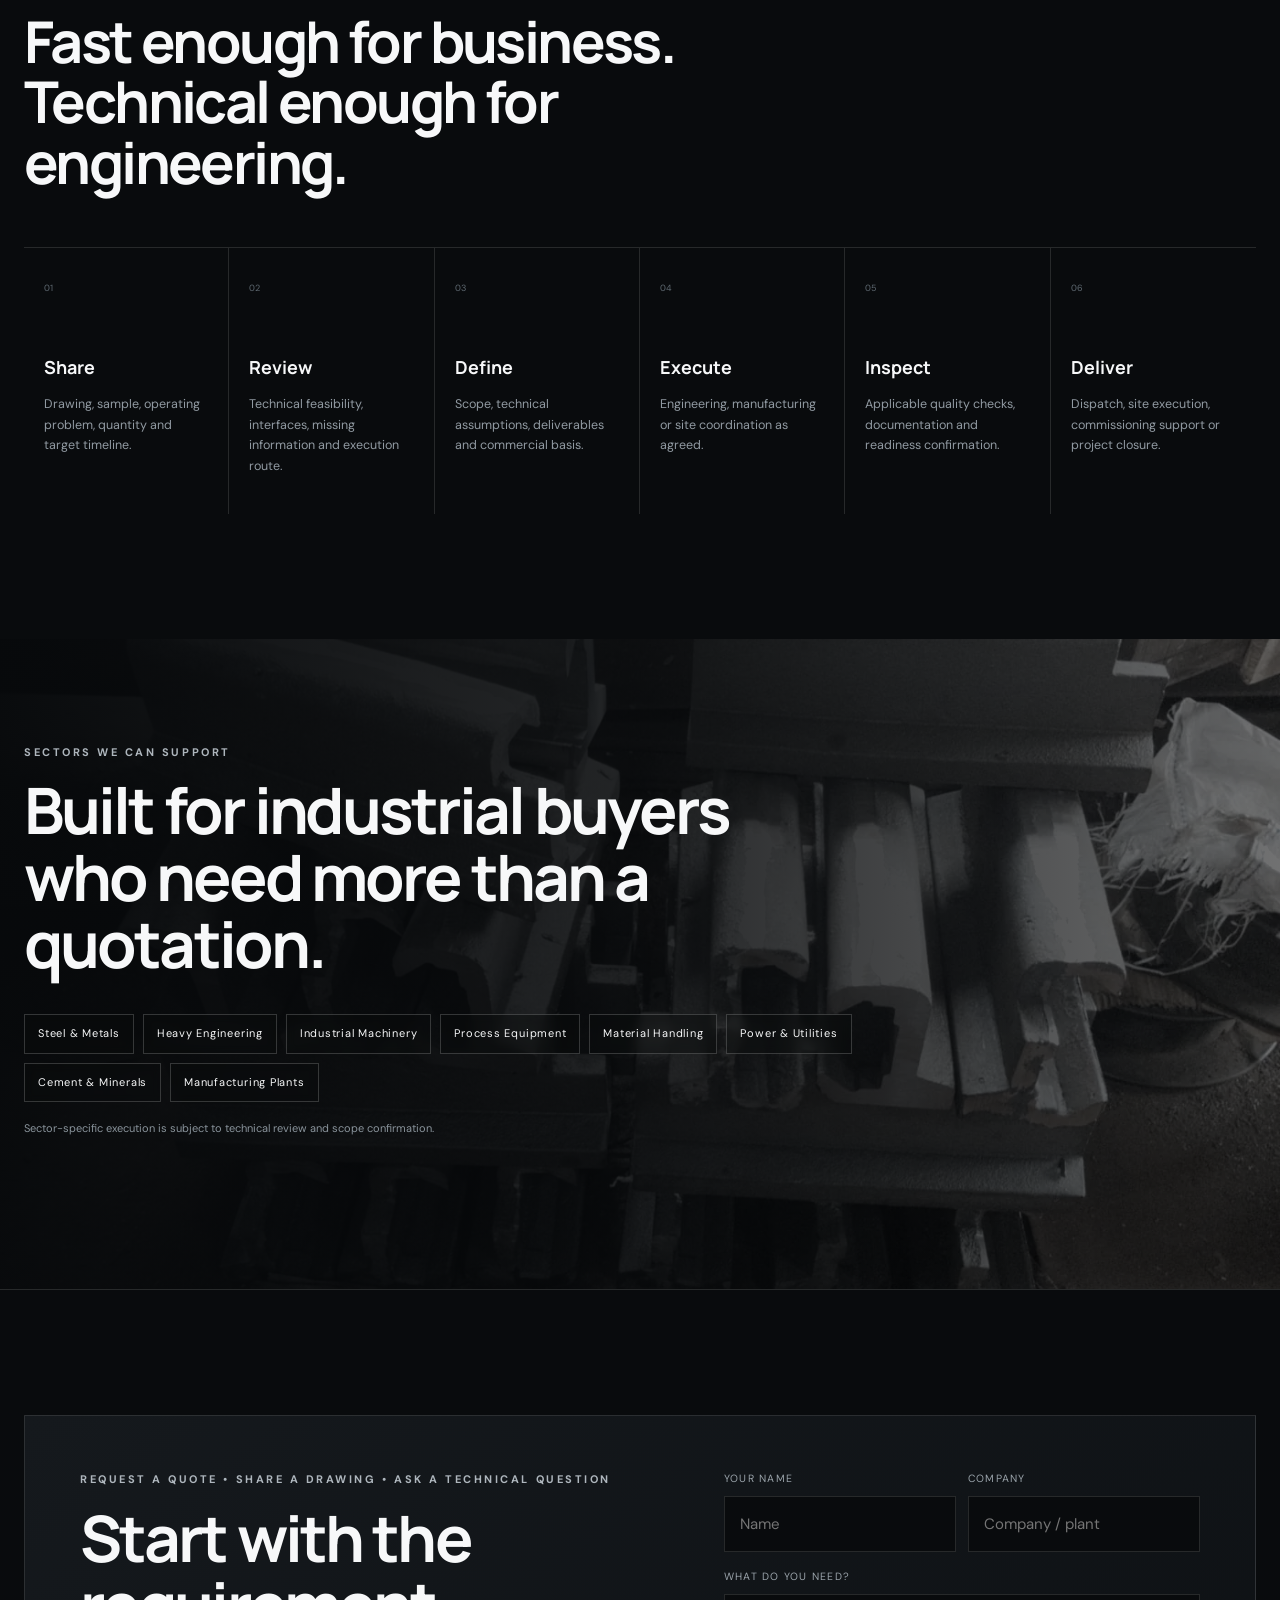
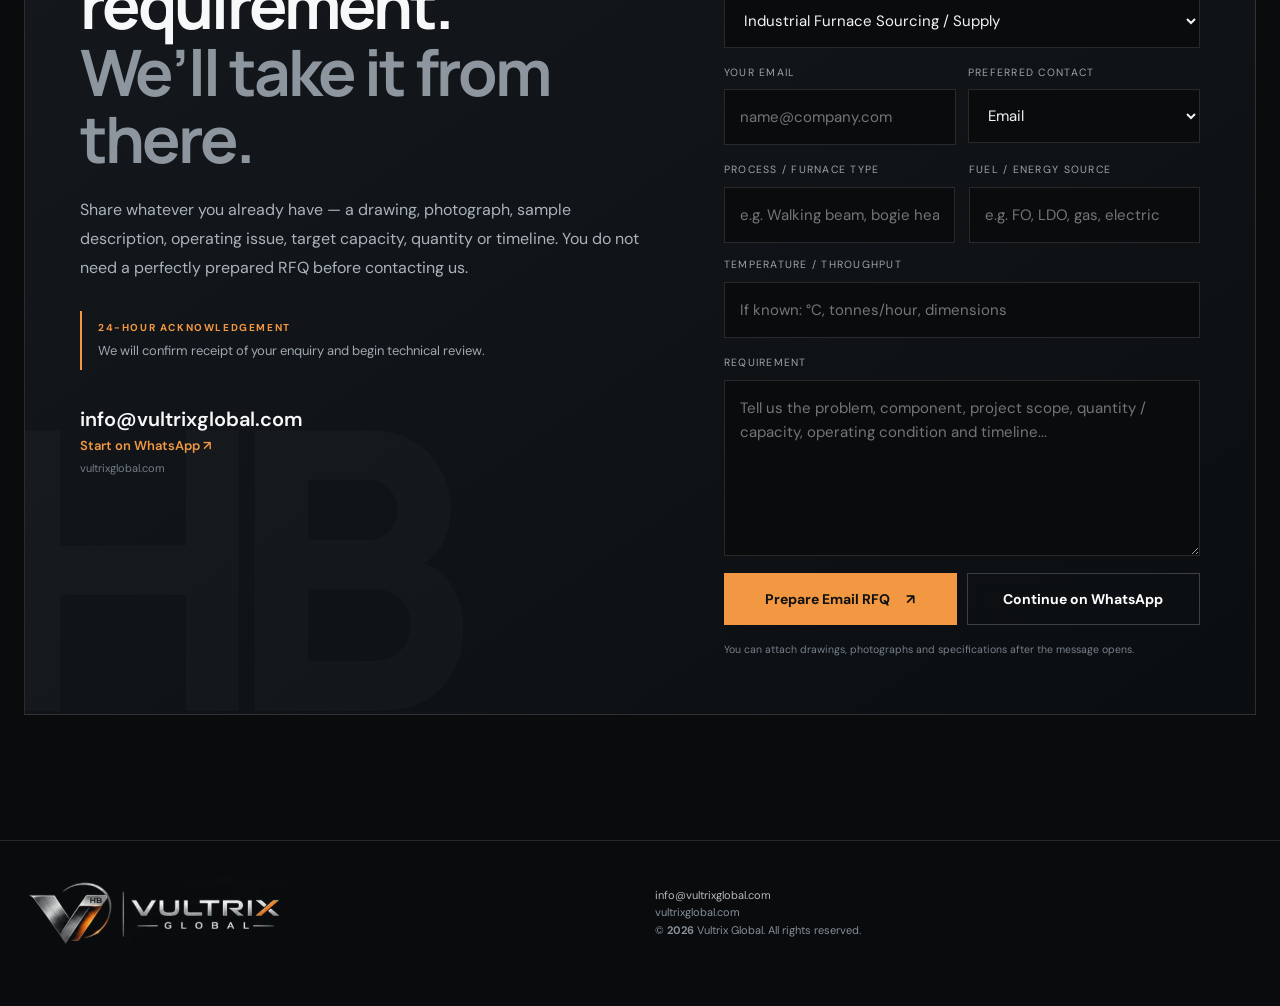
==== commit 784551cc: "Enable cinematic hero style on review homepage" ====
--- a/index.html
+++ b/index.html
@@ -41,7 +41,7 @@
   </header>
 
   <main id="top">
-    <section class="hero" aria-labelledby="hero-heading">
+    <section class="hero cinematic-ready" aria-labelledby="hero-heading">
       <div class="hero-bg cinematic-hero" aria-hidden="true">
         <div class="hero-media hero-media-primary"><img src="assets/horizontal-boring.webp" alt="" fetchpriority="high" decoding="async" /></div>
         <div class="hero-media hero-media-secondary"><img src="assets/fab-hero-detail.webp" alt="" decoding="async" /></div>
--- a/styles.css
+++ b/styles.css
@@ -569,3 +569,42 @@
 .rfq-technical label:last-child{grid-column:1/-1}
 @media(max-width:900px){.furnace-grid{grid-template-columns:repeat(2,minmax(0,1fr))}.furnace-next{align-items:flex-start;flex-direction:column}}
 @media(max-width:620px){.furnace-grid{grid-template-columns:1fr}.rfq-technical{grid-template-columns:1fr}.rfq-technical label:last-child{grid-column:auto}.furnace-next{padding:24px}}
+
+/* Cinematic motion study — Oriom-inspired rhythm, original Vultrix presentation */
+.hero.cinematic-ready{isolation:isolate;min-height:100svh;display:flex;align-items:center;padding-top:clamp(112px,15vh,170px);padding-bottom:100px;background:#05080d}
+.cinematic-hero{z-index:-1;overflow:hidden;background:#05080d}
+.hero-media{position:absolute;inset:-4%;overflow:hidden;transform:scale(1.02)}
+.hero-media img{width:100%;height:100%;object-fit:cover;object-position:center;filter:saturate(.7) contrast(1.2) brightness(.73)}
+.hero-media-primary{animation:vultrix-hero-zoom 18s ease-in-out infinite alternate}
+.hero-media-secondary{opacity:0;animation:vultrix-hero-crossfade 18s ease-in-out infinite, vultrix-hero-zoom 20s ease-in-out infinite alternate}
+.hero.cinematic-ready .hero-overlay{background:linear-gradient(90deg,rgba(3,8,13,.94) 0%,rgba(3,8,13,.82) 34%,rgba(3,8,13,.42) 66%,rgba(3,8,13,.15) 100%),linear-gradient(0deg,#090b0d 0%,transparent 34%,rgba(2,5,9,.18) 100%)}
+.hero-industrial-glow{position:absolute;inset:0;pointer-events:none;background:radial-gradient(circle at 77% 60%,rgba(243,112,25,.16),transparent 33%);mix-blend-mode:screen}
+.hero.cinematic-ready .hero-content{z-index:5}
+.hero.cinematic-ready h1{max-width:900px;font-size:clamp(52px,6.5vw,104px);font-weight:800;line-height:.99;letter-spacing:-.052em}
+.hero.cinematic-ready .hero-copy{font-size:clamp(15px,1.2vw,18px);max-width:650px;color:#dce3e8;line-height:1.7}
+.hero.cinematic-ready .eyebrow{font-size:11px;letter-spacing:.22em;color:#d5bba4}
+.hero-frame{position:absolute;bottom:28px;left:max(24px,calc((100vw - var(--max))/2));right:max(24px,calc((100vw - var(--max))/2));z-index:5;display:flex;justify-content:space-between;gap:16px;border-top:1px solid rgba(255,255,255,.25);padding-top:16px;color:rgba(255,255,255,.66);font-size:10px;letter-spacing:.19em}
+.hero.cinematic-ready .hero-content .reveal{transition-duration:1s;transition-timing-function:cubic-bezier(.16,1,.3,1)}
+.hero.cinematic-ready .hero-content .reveal:nth-child(2){transition-delay:.16s}
+.hero.cinematic-ready .hero-content .reveal:nth-child(3){transition-delay:.29s}
+.hero.cinematic-ready .hero-content .reveal:nth-child(4){transition-delay:.4s}
+.furnace-tile,.service-card{transition:transform .55s cubic-bezier(.16,1,.3,1),border-color .45s ease,background-color .45s ease}
+.furnace-tile:hover{transform:translateY(-7px);border-color:rgba(242,152,66,.54);background:rgba(242,152,66,.045)}
+.visual-image{overflow:hidden}
+.visual-image img{transition:transform 1.25s cubic-bezier(.16,1,.3,1)}
+.visual-image.visible img{transform:scale(1.035)}
+@keyframes vultrix-hero-crossfade{0%,38%{opacity:0}50%,85%{opacity:.8}96%,100%{opacity:0}}
+@keyframes vultrix-hero-zoom{from{transform:scale(1.02)}to{transform:scale(1.12)}}
+@media(max-width:780px){
+  .hero.cinematic-ready{min-height:100svh;align-items:center;padding:124px 0 88px}
+  .hero.cinematic-ready h1{font-size:clamp(41px,10.5vw,68px)}
+  .hero.cinematic-ready .hero-overlay{background:linear-gradient(90deg,rgba(3,8,13,.93),rgba(3,8,13,.69)),linear-gradient(0deg,#090b0d,transparent 40%)}
+  .hero-media img{object-position:60% center}
+  .hero-frame span:last-child{max-width:190px;text-align:right;font-size:8px}
+}
+@media(prefers-reduced-motion:reduce){
+  .hero-media-primary,.hero-media-secondary{animation:none!important;transform:none!important}
+  .hero-media-secondary{opacity:0!important}
+  .hero.cinematic-ready .hero-content .reveal{transition:none!important}
+  .furnace-tile,.service-card,.visual-image img{transition:none!important}
+}
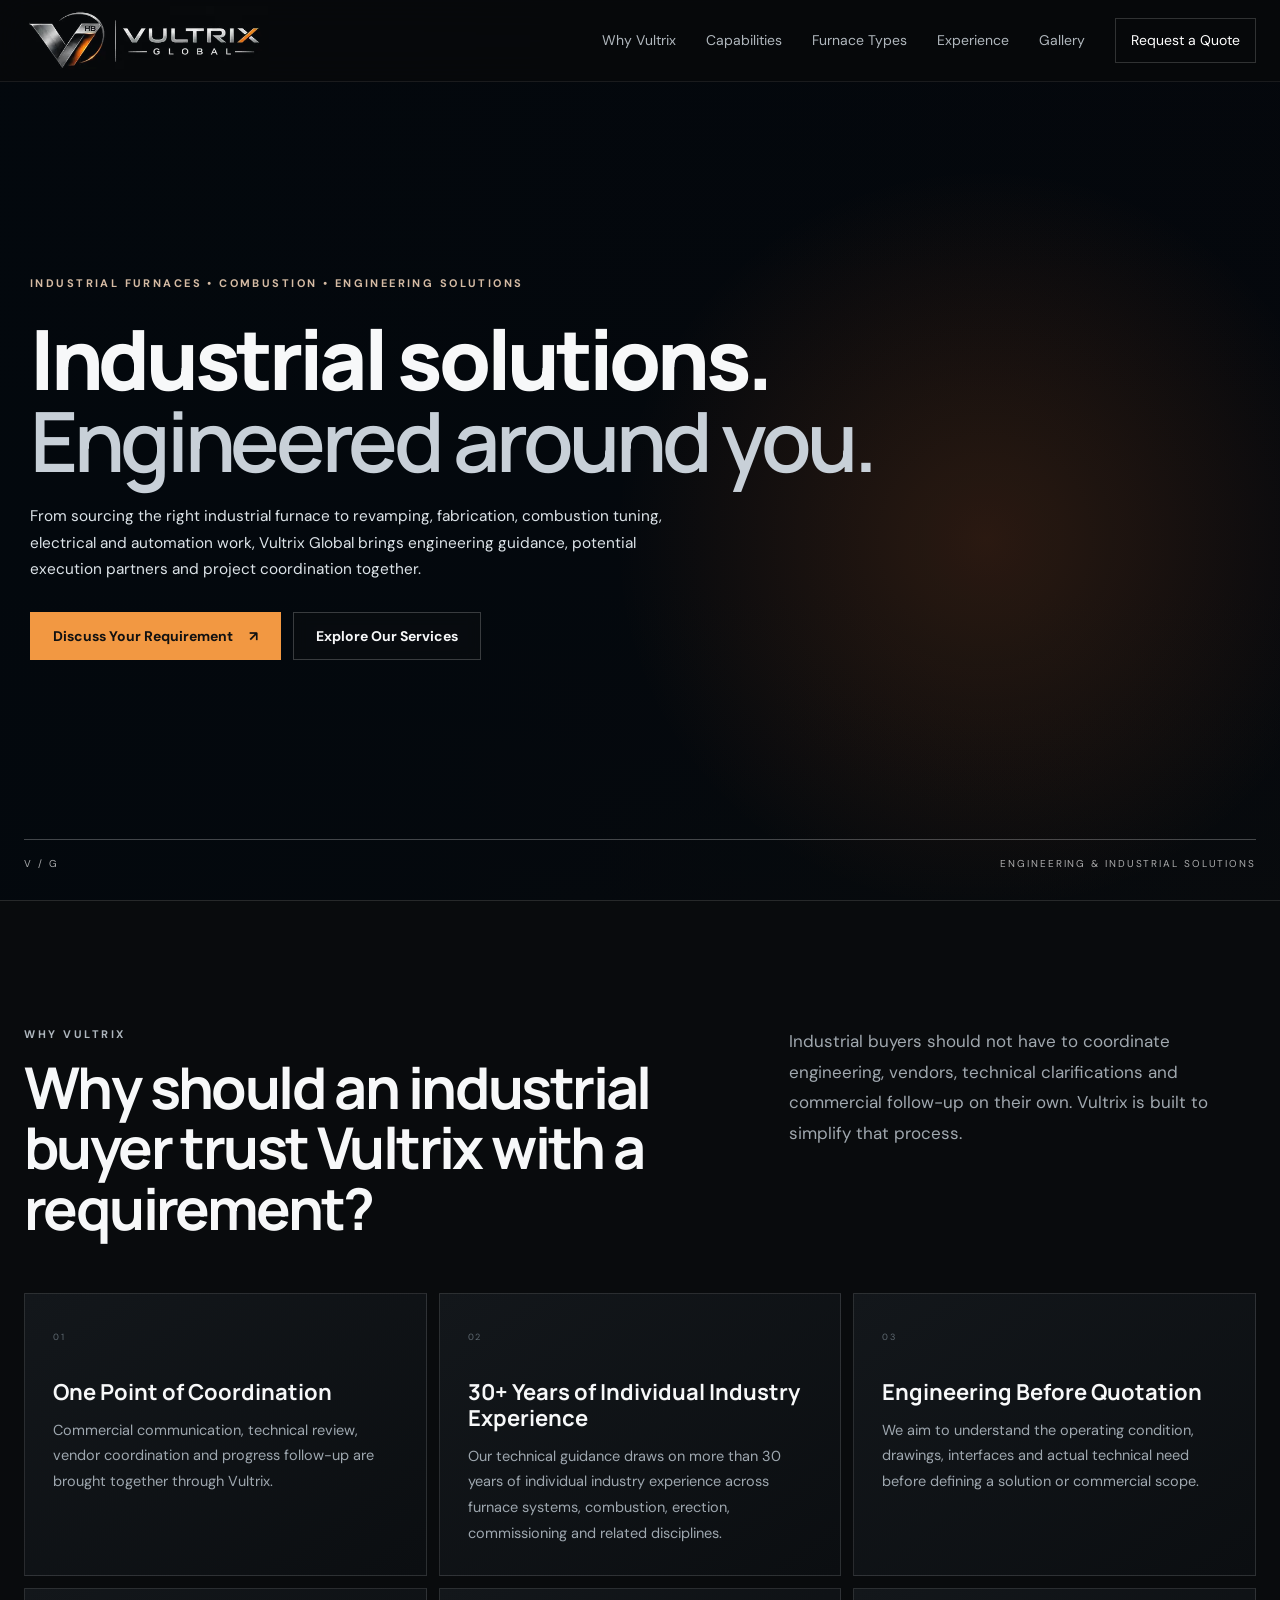
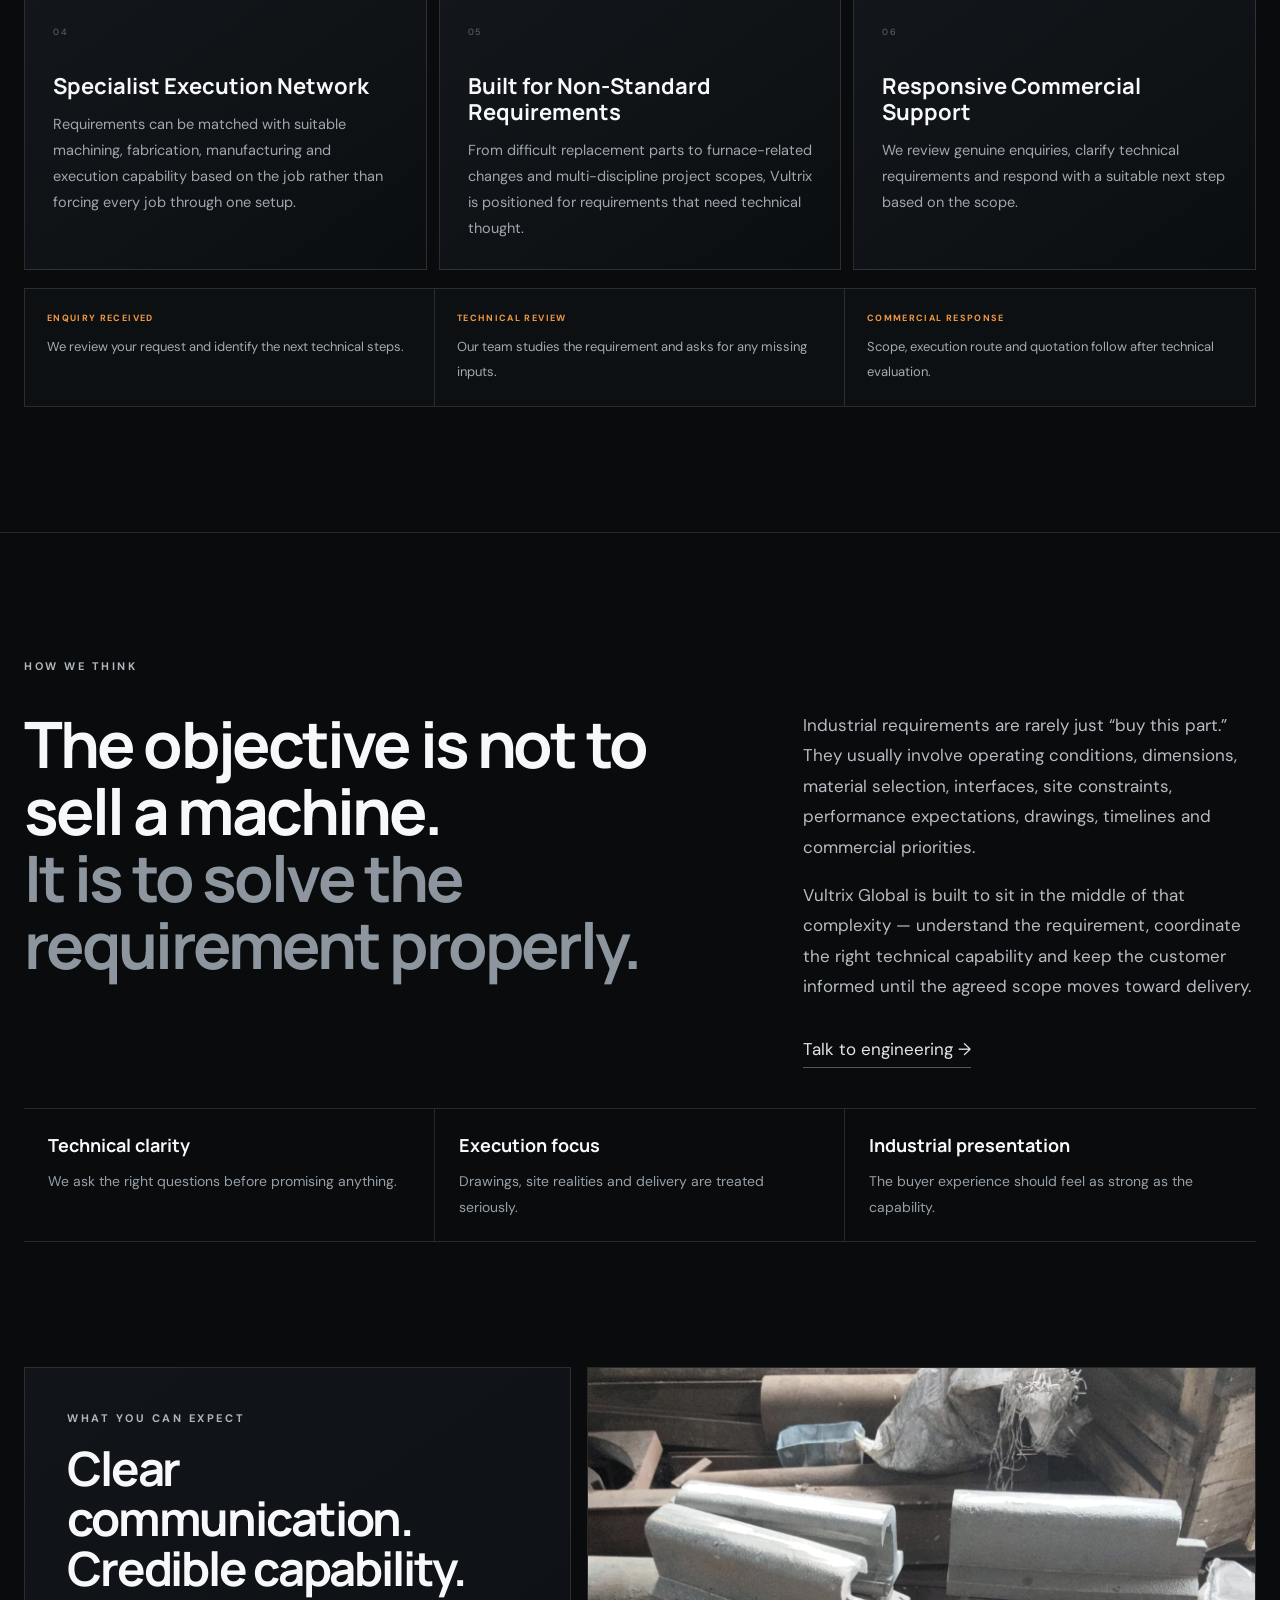
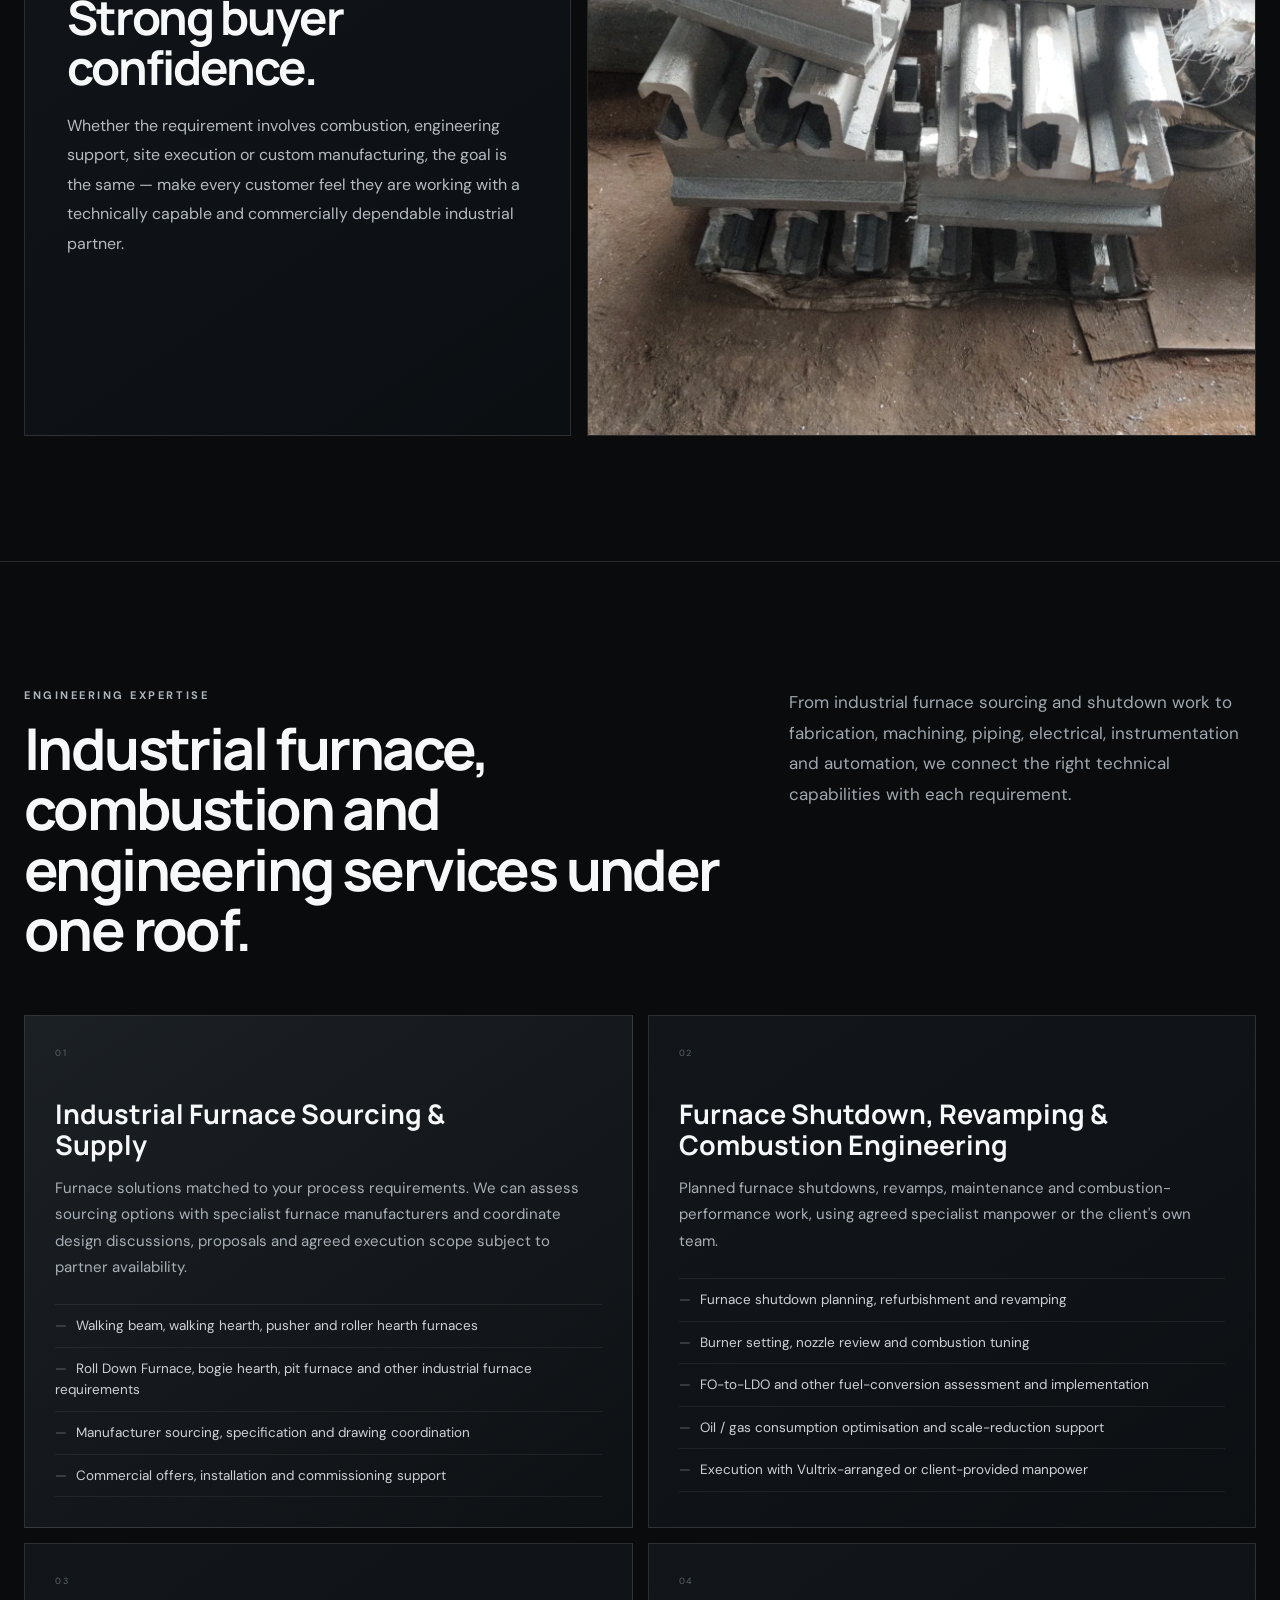
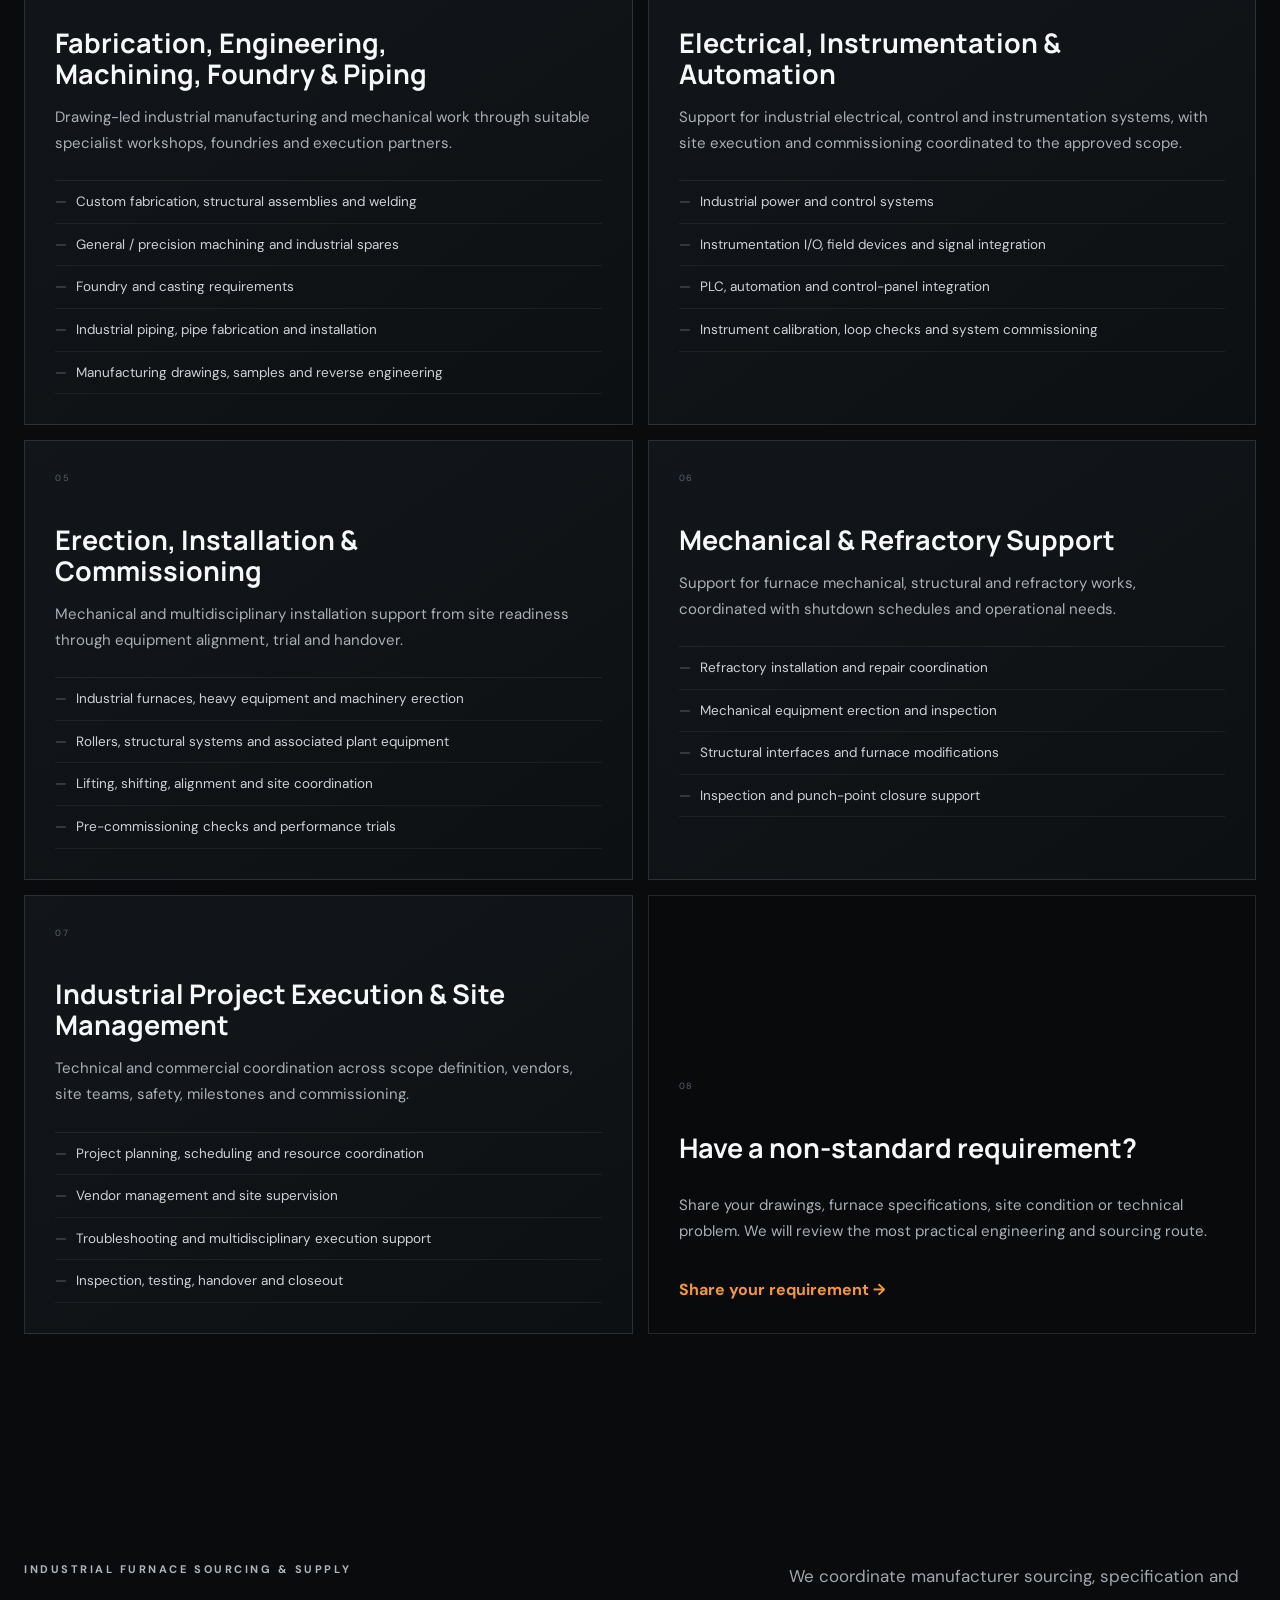
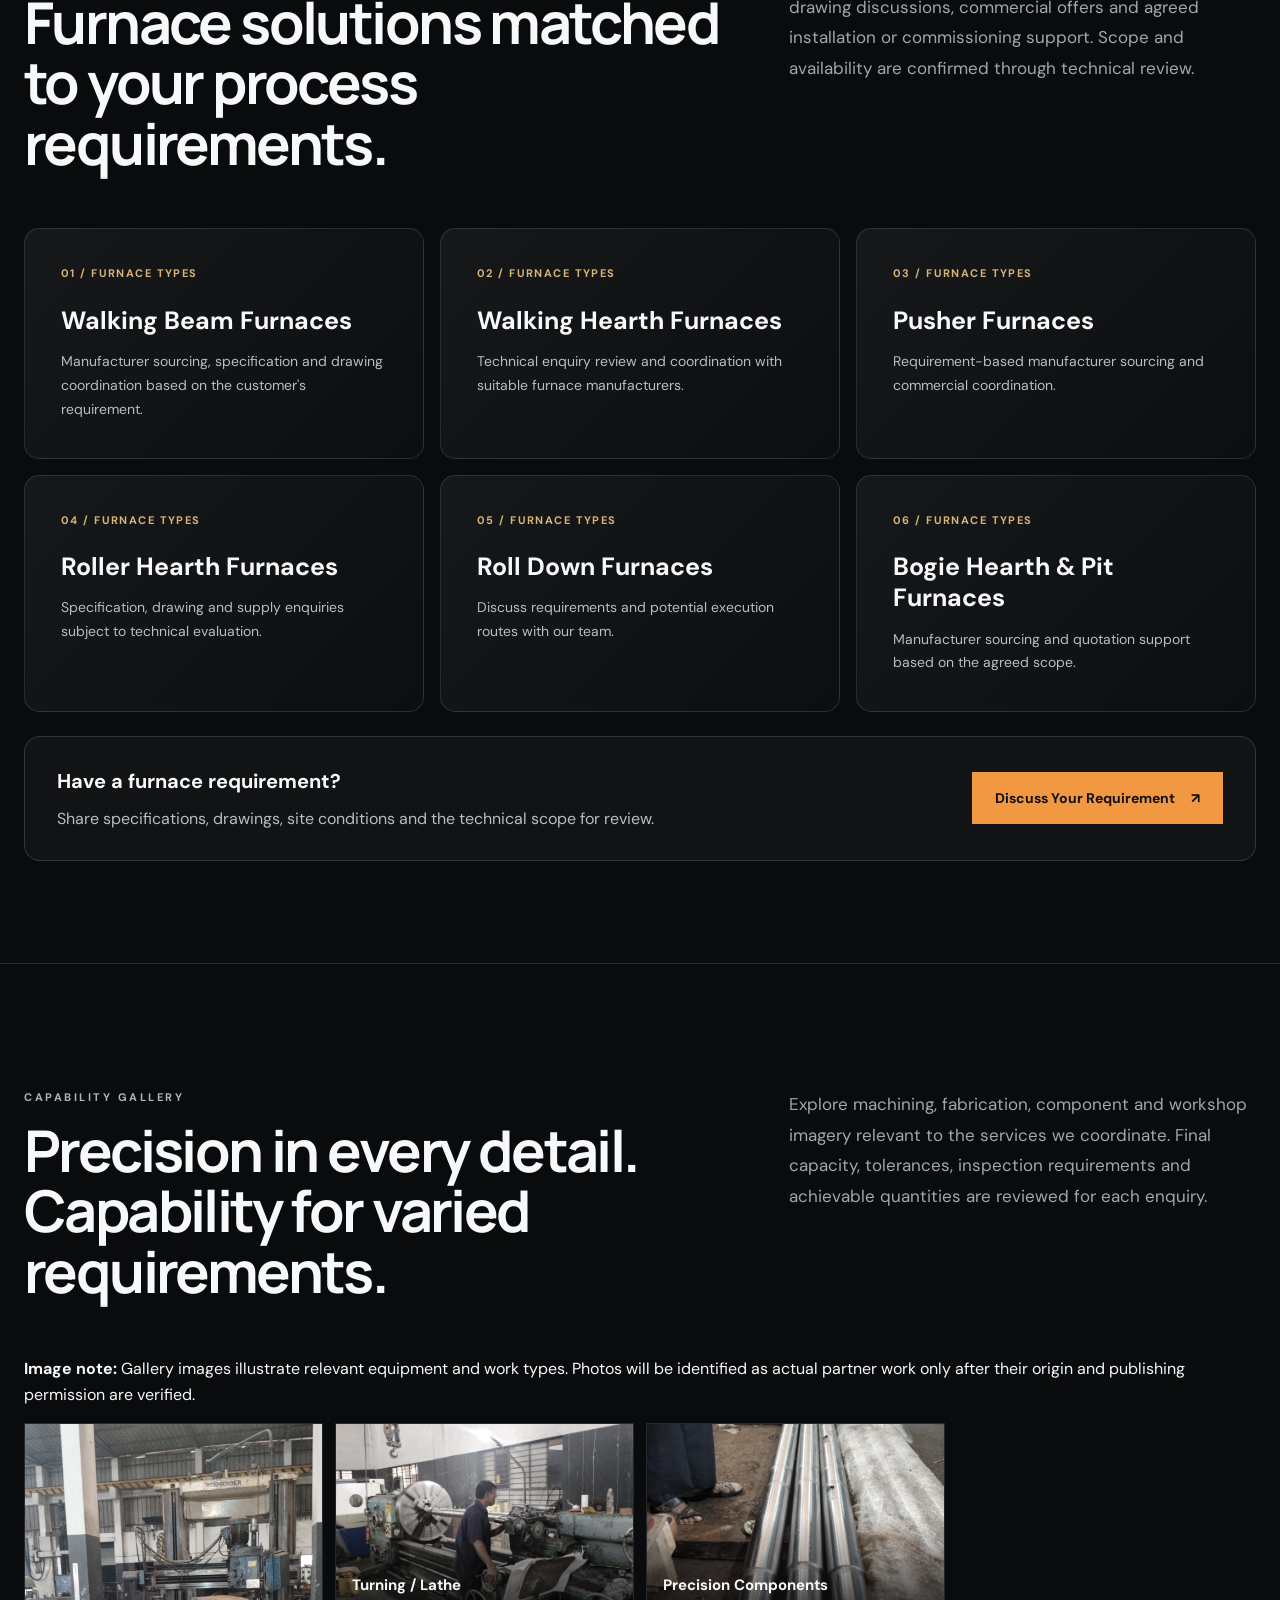
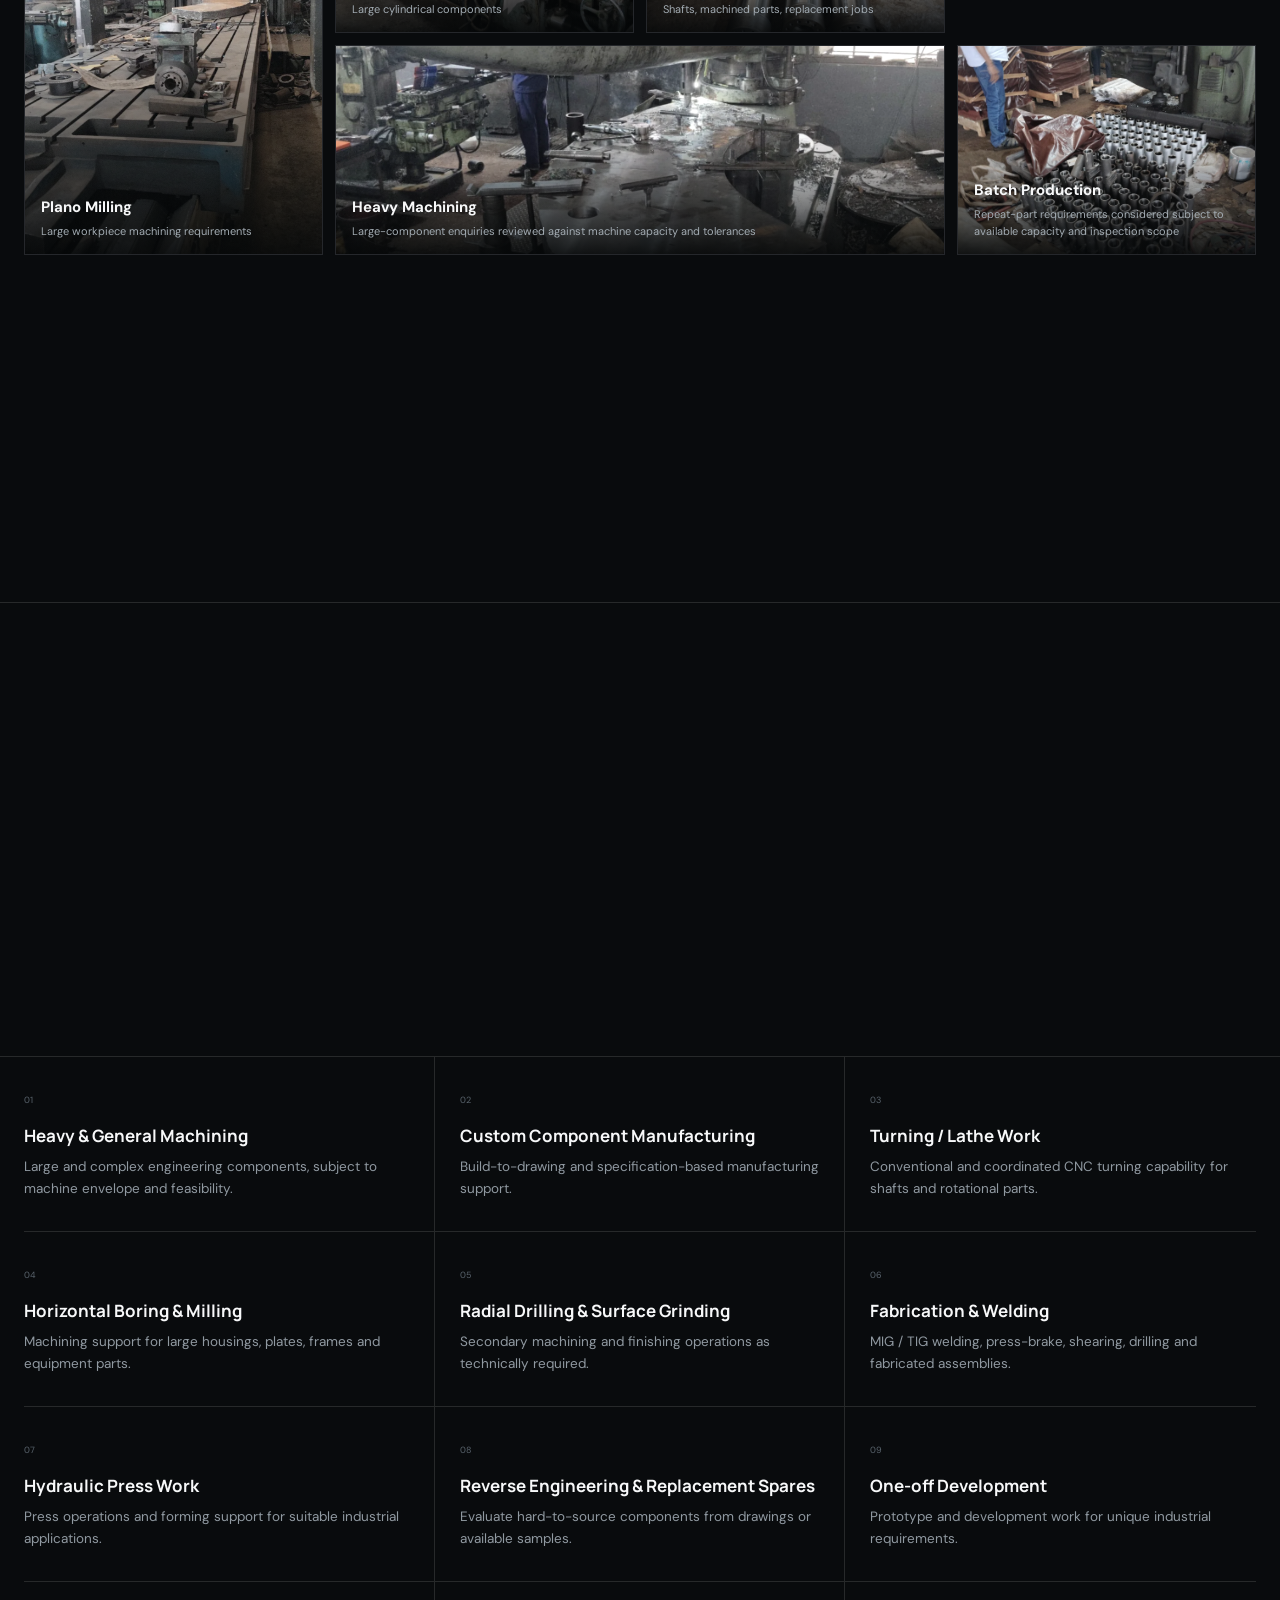
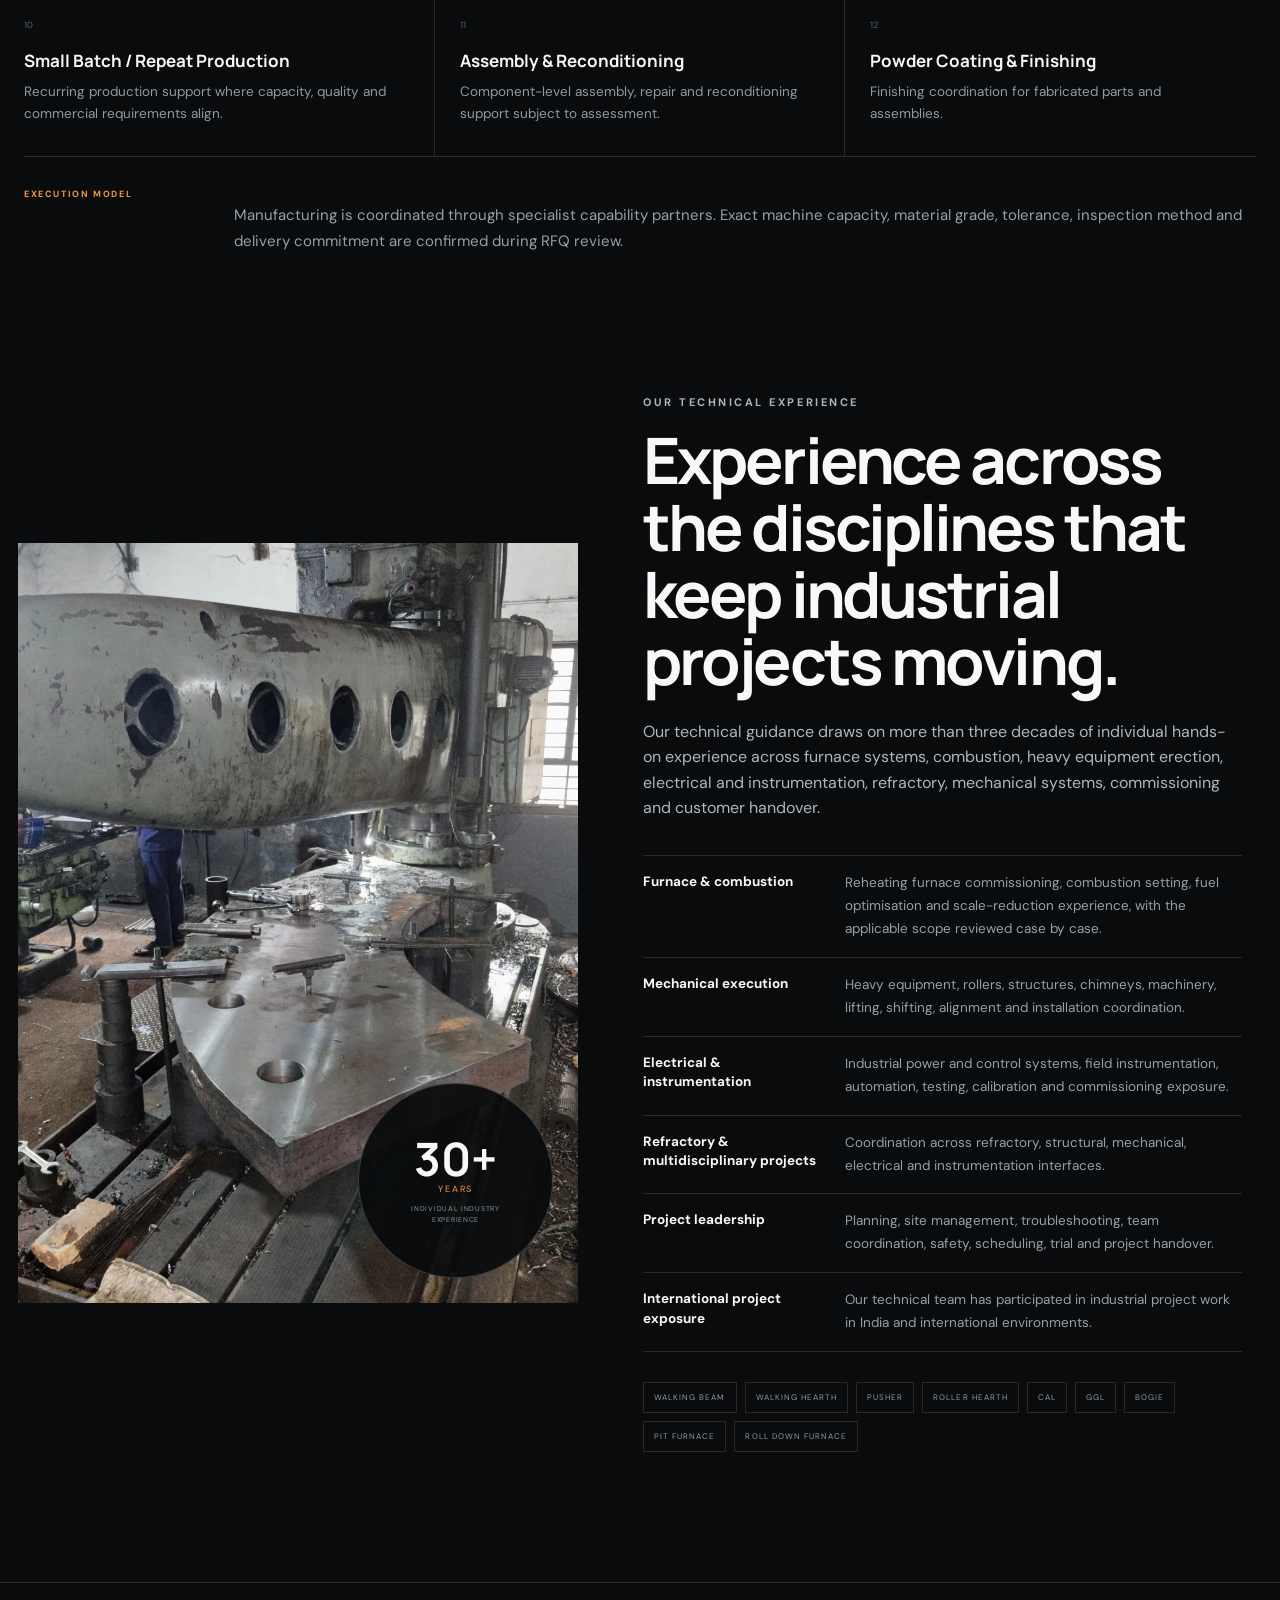
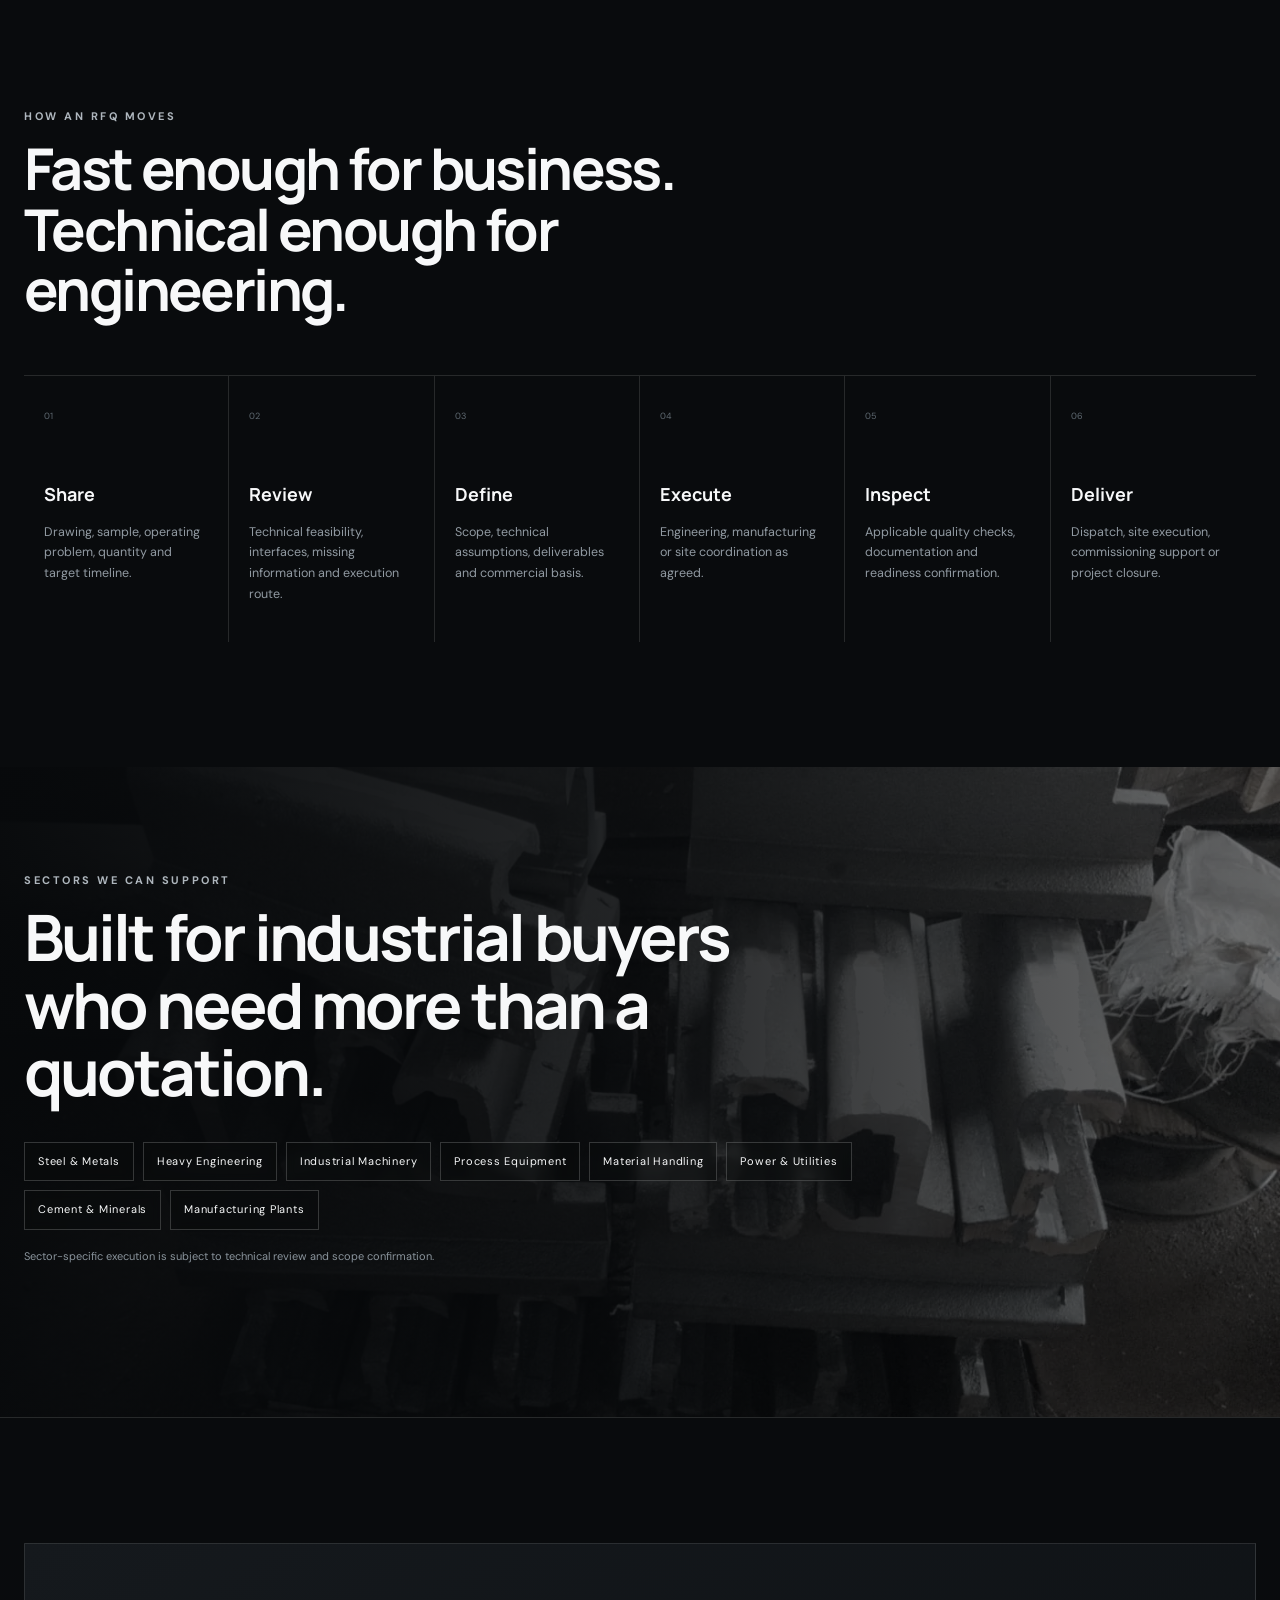
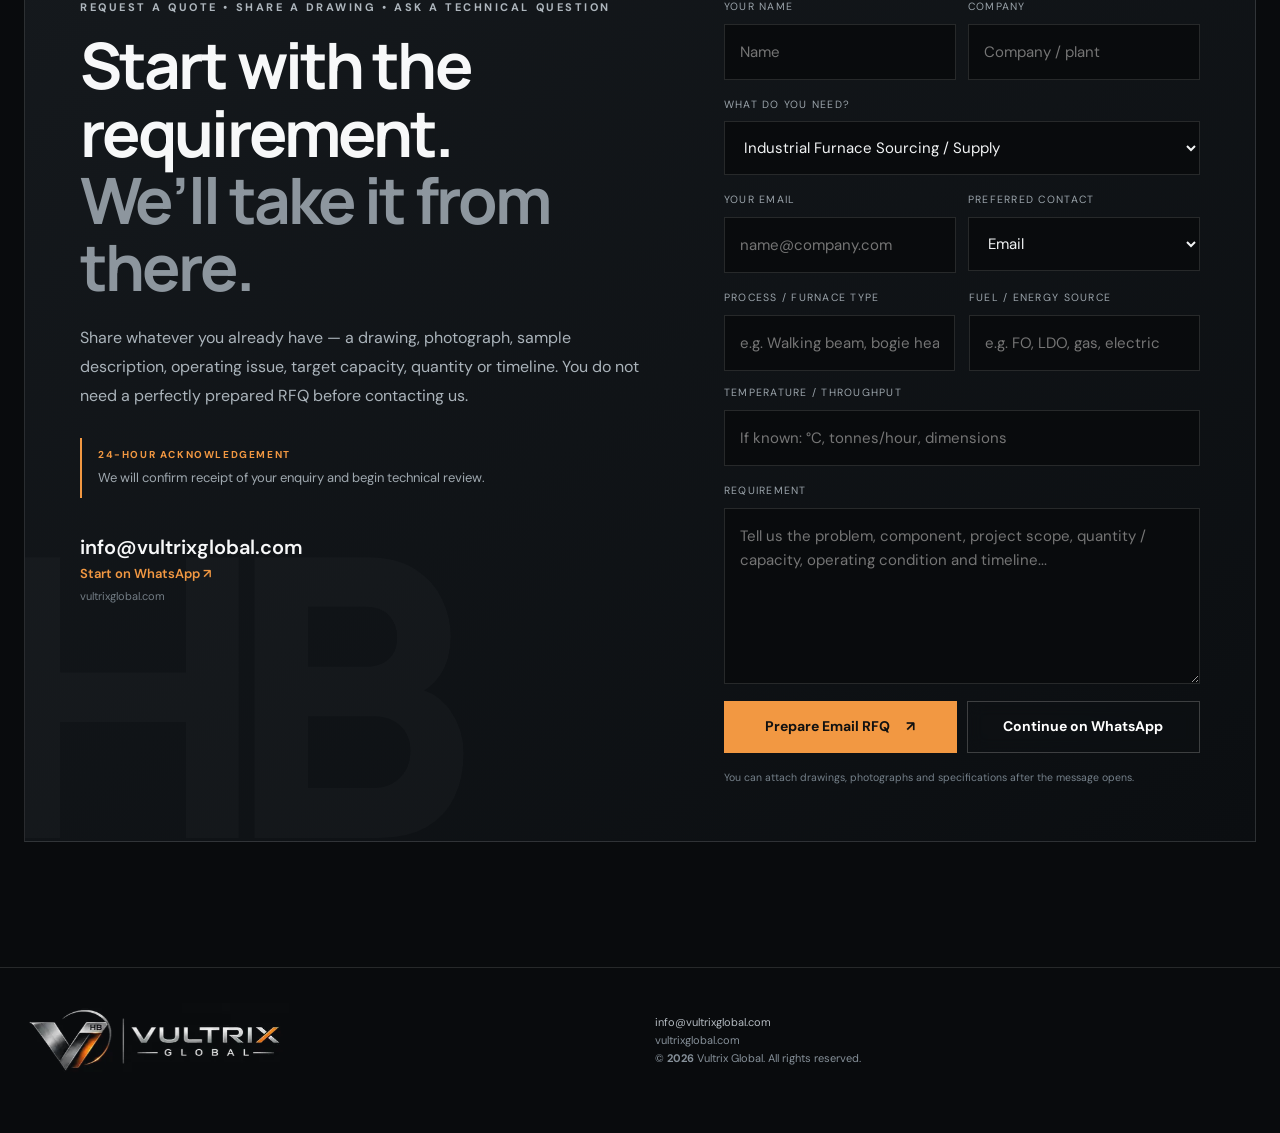
==== commit 551a4938: "Use licensed Pexels furnace hero photography and clarify gallery image provenance" ====
--- a/index.html
+++ b/index.html
@@ -43,8 +43,8 @@
   <main id="top">
     <section class="hero cinematic-ready" aria-labelledby="hero-heading">
       <div class="hero-bg cinematic-hero" aria-hidden="true">
-        <div class="hero-media hero-media-primary"><img src="assets/horizontal-boring.webp" alt="" fetchpriority="high" decoding="async" /></div>
-        <div class="hero-media hero-media-secondary"><img src="assets/fab-hero-detail.webp" alt="" decoding="async" /></div>
+        <div class="hero-media hero-media-primary"><img src="https://images.pexels.com/photos/38406567/pexels-photo-38406567/free-photo-of-glowing-metal-in-industrial-furnace-interior.jpeg?auto=compress&amp;cs=tinysrgb&amp;w=2400" alt="" fetchpriority="high" decoding="async" /></div>
+        <div class="hero-media hero-media-secondary"><img src="https://images.pexels.com/photos/37502061/pexels-photo-37502061/free-photo-of-metalworkers-operating-industrial-furnace.jpeg?auto=compress&amp;cs=tinysrgb&amp;w=2400" alt="" decoding="async" /></div>
         <div class="hero-overlay"></div>
         <div class="hero-industrial-glow"></div>
       </div>
@@ -280,18 +280,19 @@
       <div class="section-head reveal">
         <div>
           <div class="section-label">CAPABILITY GALLERY</div>
-          <h2>More visual proof. Less empty space.</h2>
+          <h2>Precision in every detail. Capability for varied requirements.</h2>
         </div>
         <p>
-          A stronger visual sense of the engineering and manufacturing environments behind the Vultrix
-          offering. These images help build confidence in the kind of work we are positioned to support.
+          Explore machining, fabrication, component and workshop imagery relevant to the services we coordinate.
+          Final capacity, tolerances, inspection requirements and achievable quantities are reviewed for each enquiry.
         </p>
       </div>
 
+      <p class="gallery-disclosure reveal"><strong>Image note:</strong> Gallery images illustrate relevant equipment and work types. Photos will be identified as actual partner work only after their origin and publishing permission are verified.</p>
       <div class="masonry">
         <figure class="tile tall reveal">
           <img src="assets/plano-milling.webp" alt="Plano milling setup">
-          <figcaption><b>Plano Milling</b><span>Large workpiece machining capability</span></figcaption>
+          <figcaption><b>Plano Milling</b><span>Large workpiece machining requirements</span></figcaption>
         </figure>
         <figure class="tile reveal">
           <img src="assets/heavy-lathe.webp" alt="Heavy lathe machining">
@@ -303,11 +304,11 @@
         </figure>
         <figure class="tile wide reveal">
           <img src="assets/large-machining.webp" alt="Large machining operation">
-          <figcaption><b>Heavy Machining</b><span>Complex industrial components and large job handling</span></figcaption>
+          <figcaption><b>Heavy Machining</b><span>Large-component enquiries reviewed against machine capacity and tolerances</span></figcaption>
         </figure>
         <figure class="tile reveal">
           <img src="assets/batch-components.webp" alt="Batch components">
-          <figcaption><b>Batch Production</b><span>Repeat parts where capacity and quality align</span></figcaption>
+          <figcaption><b>Batch Production</b><span>Repeat-part requirements considered subject to available capacity and inspection scope</span></figcaption>
         </figure>
         <figure class="tile reveal">
           <img src="assets/drill-detail.webp" alt="Radial drilling setup">
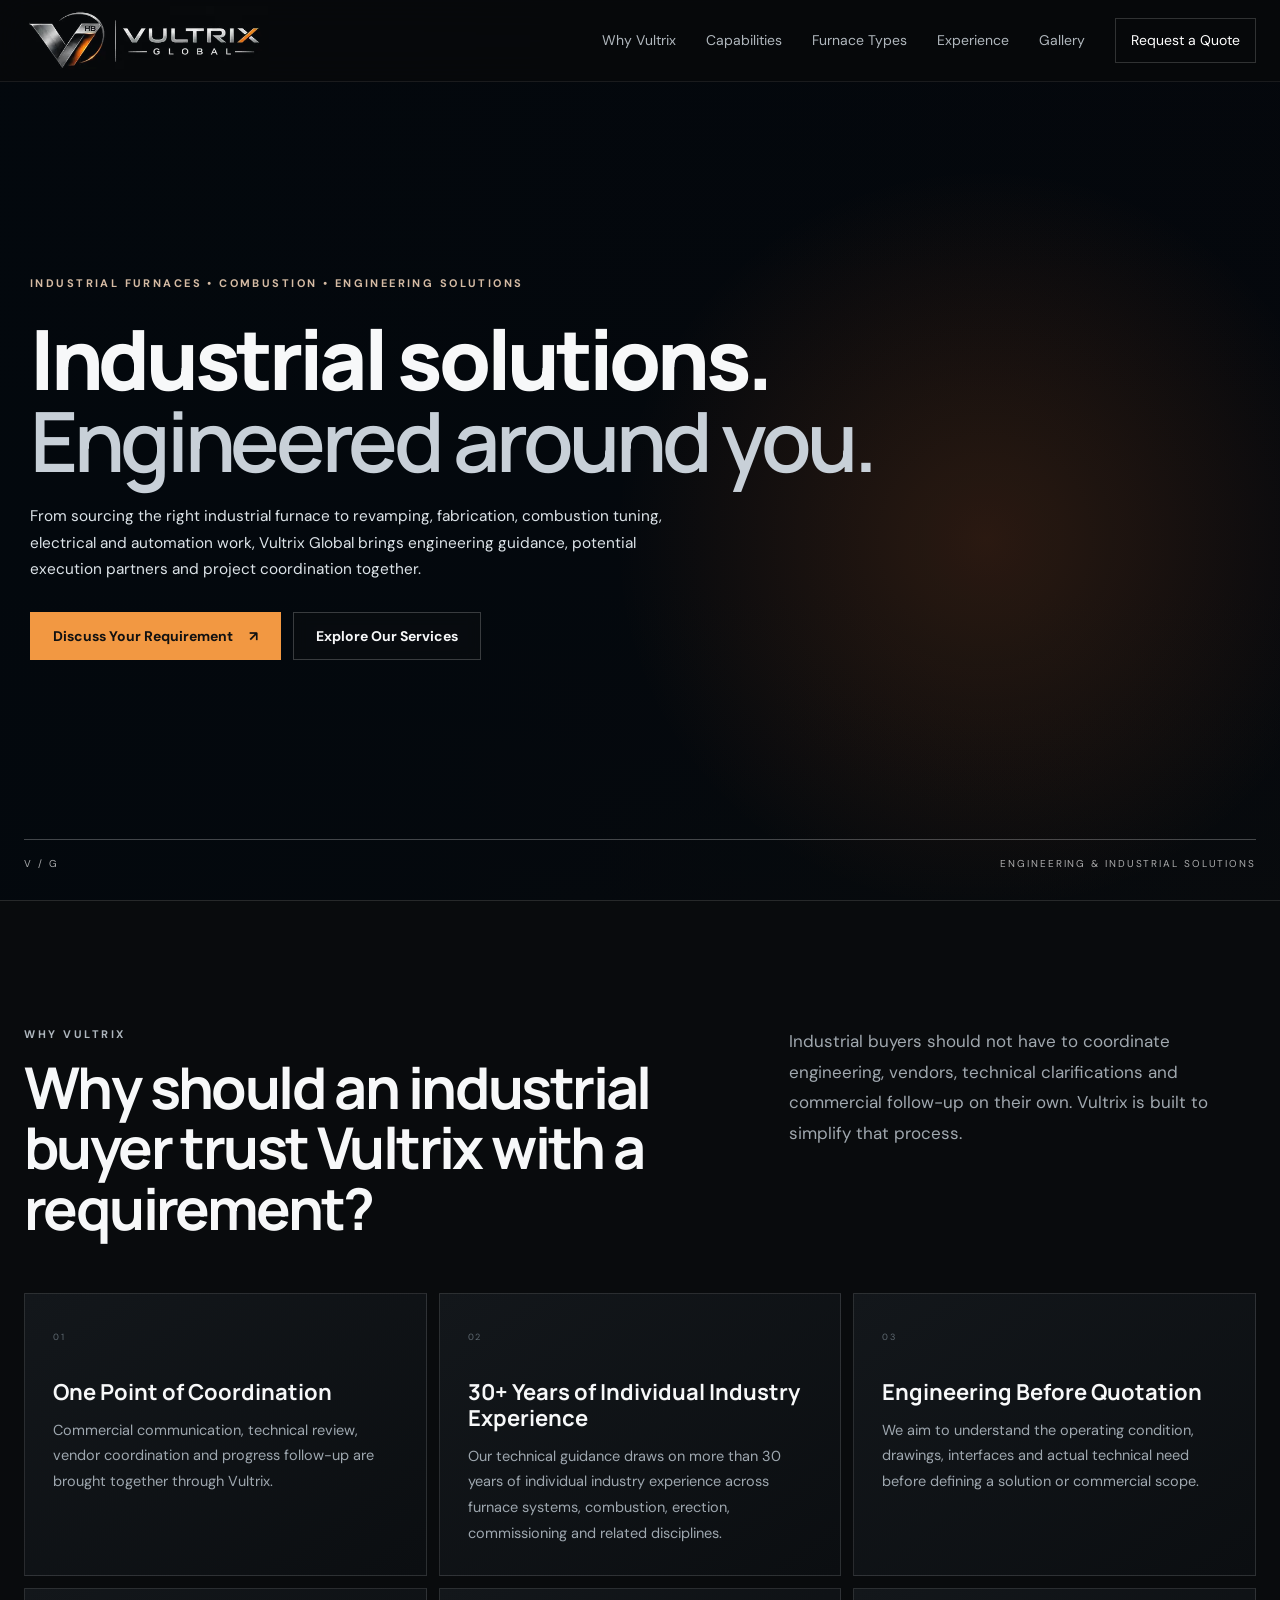
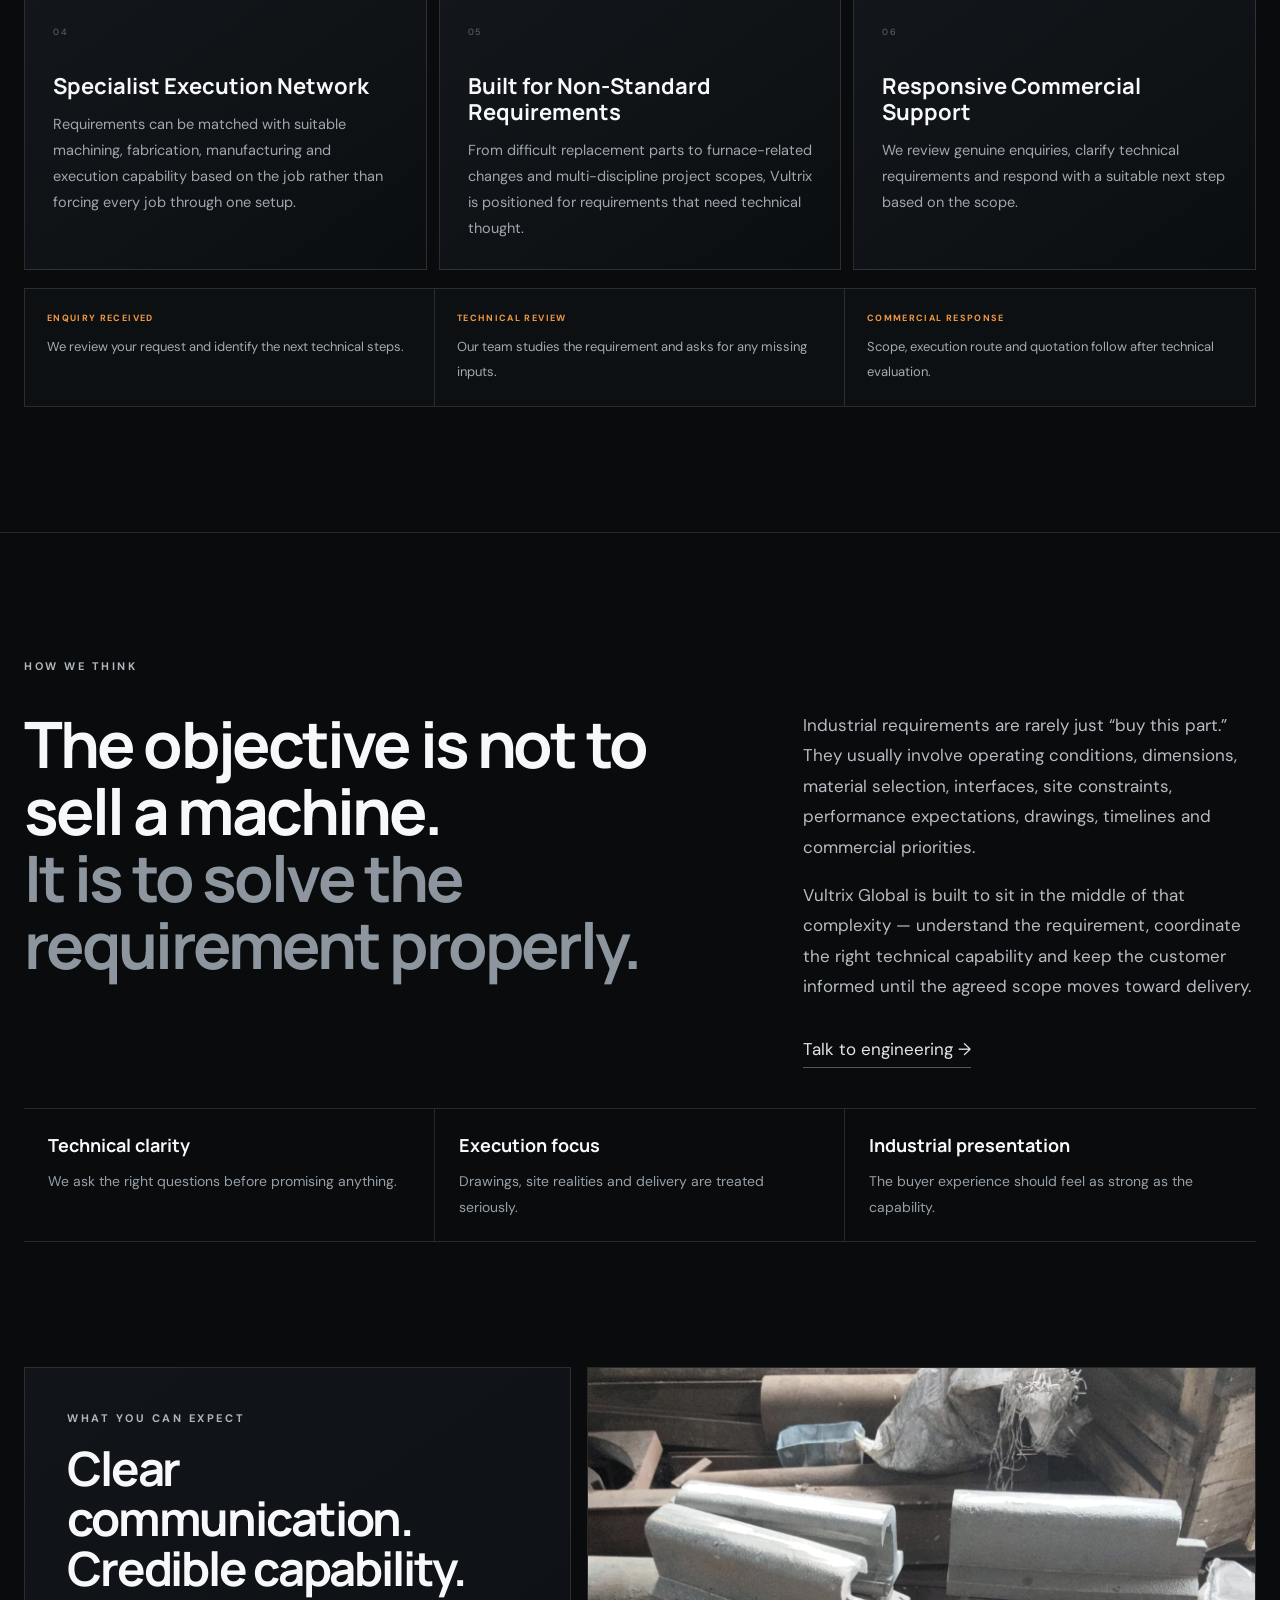
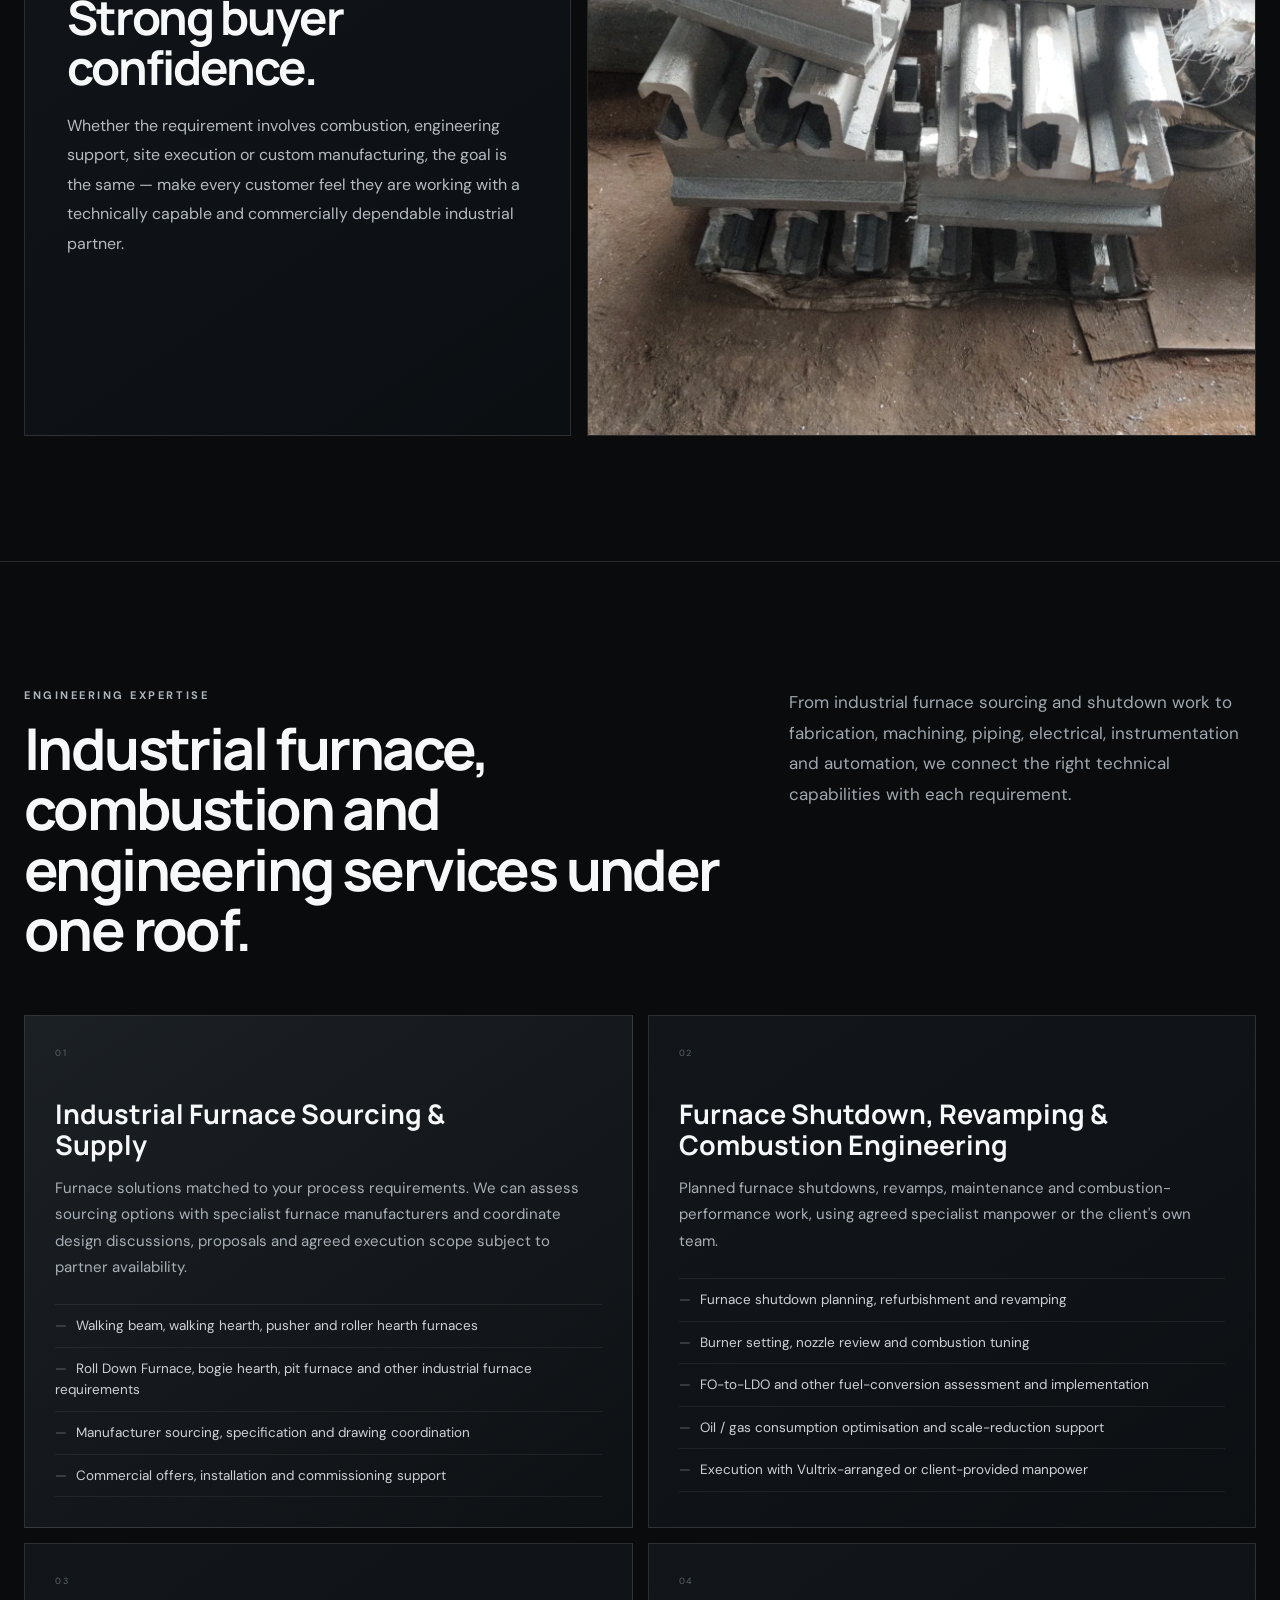
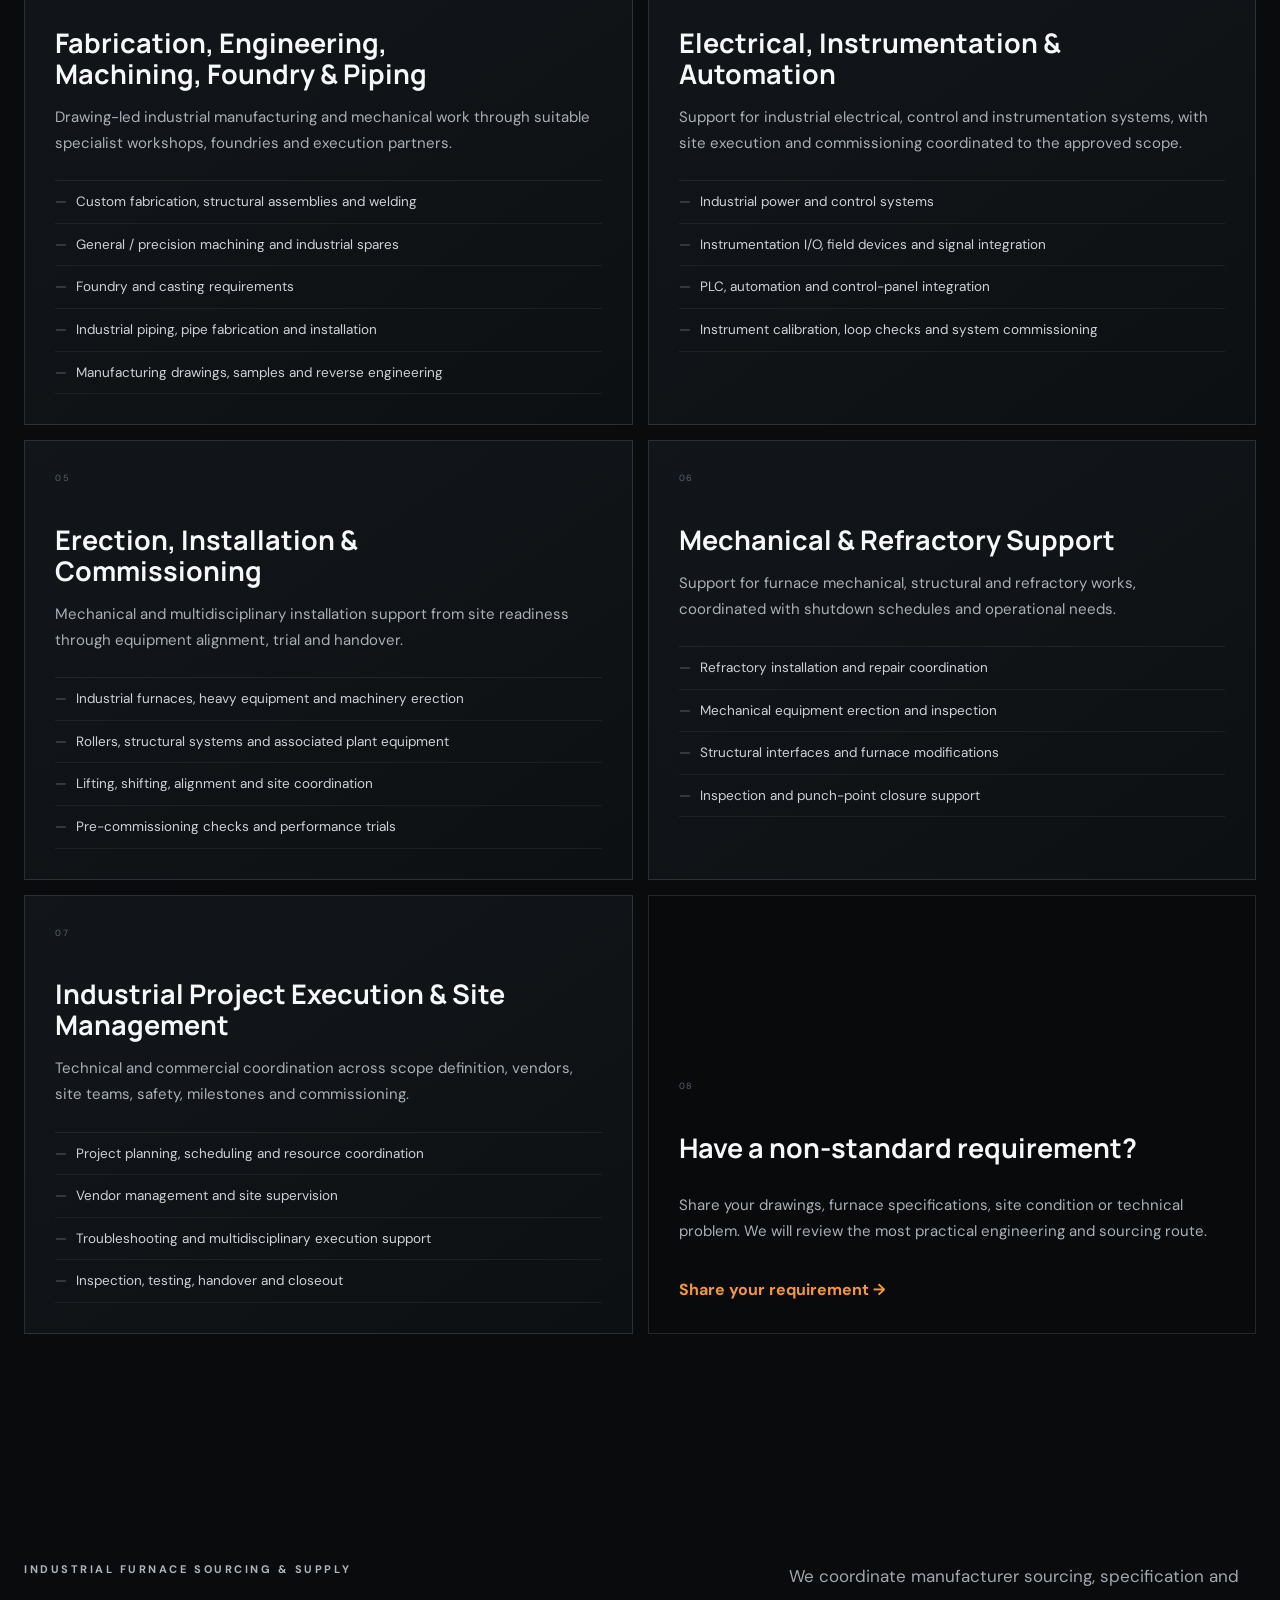
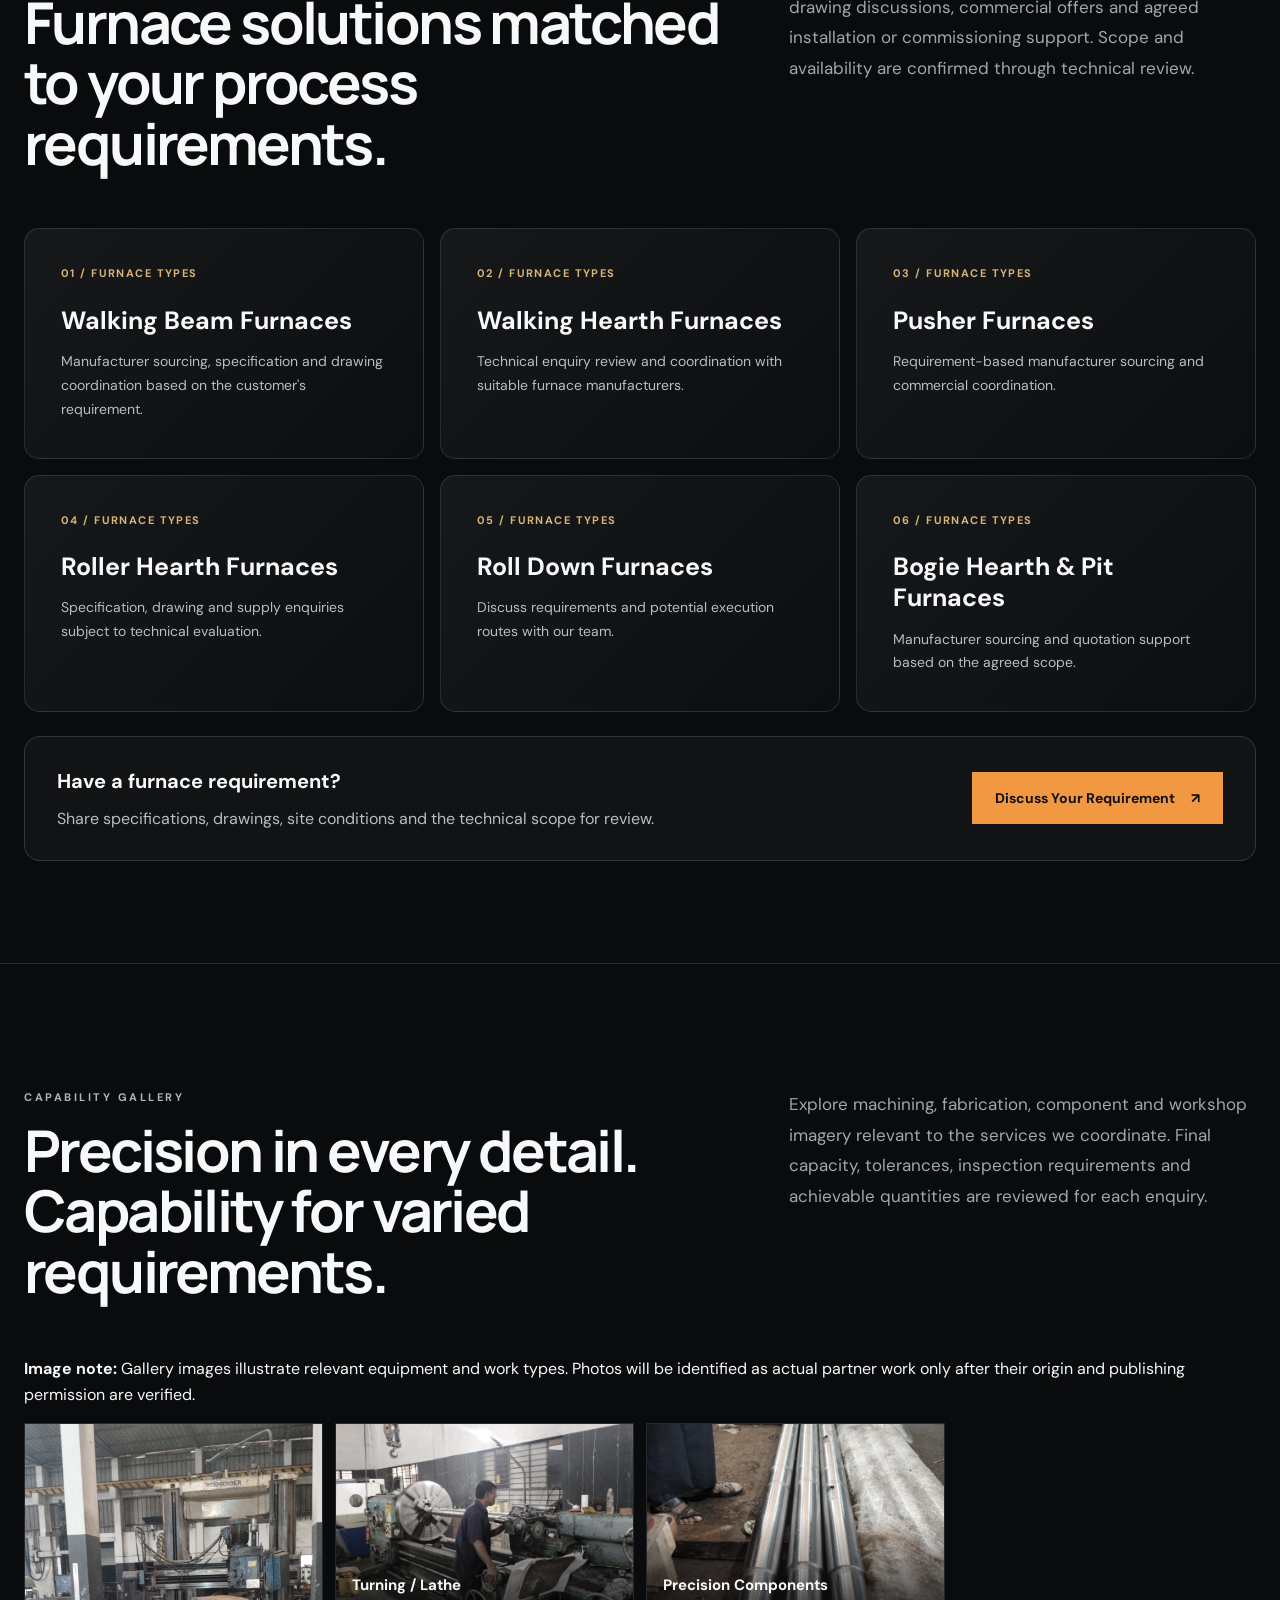
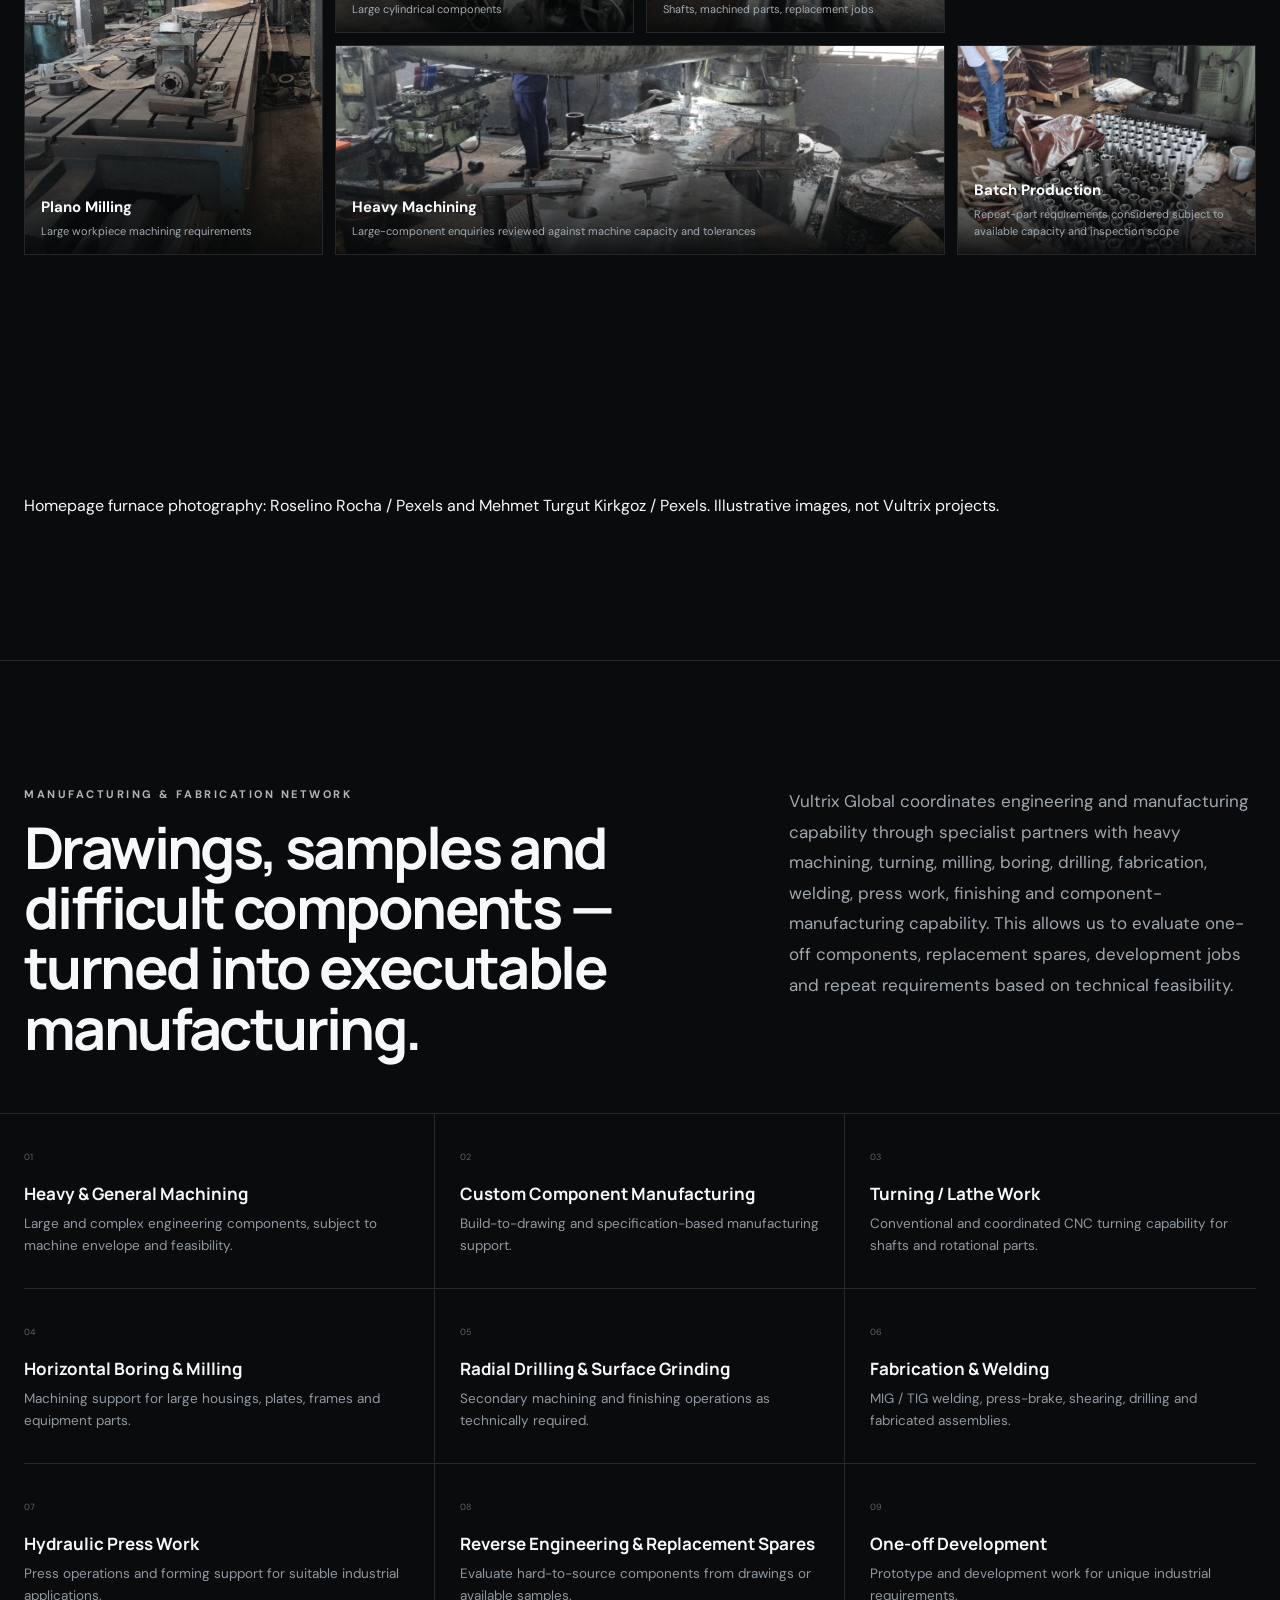
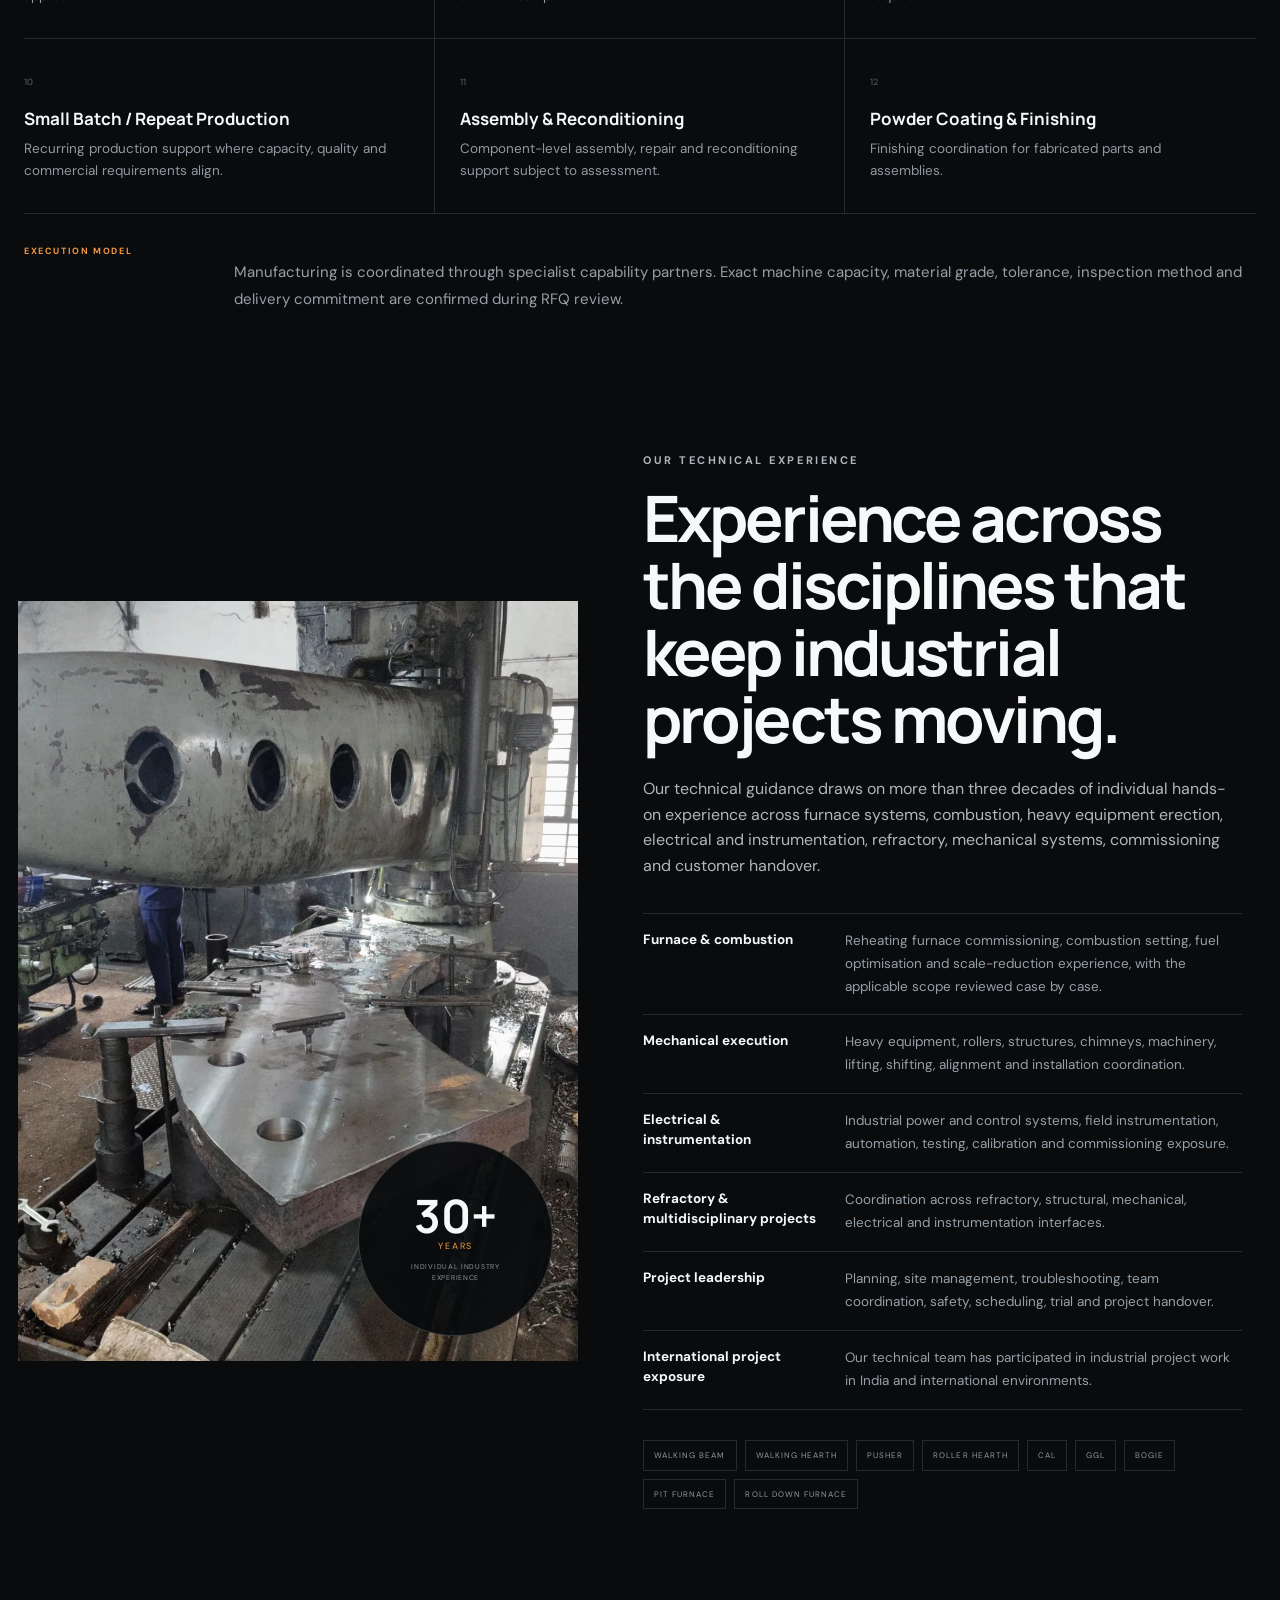
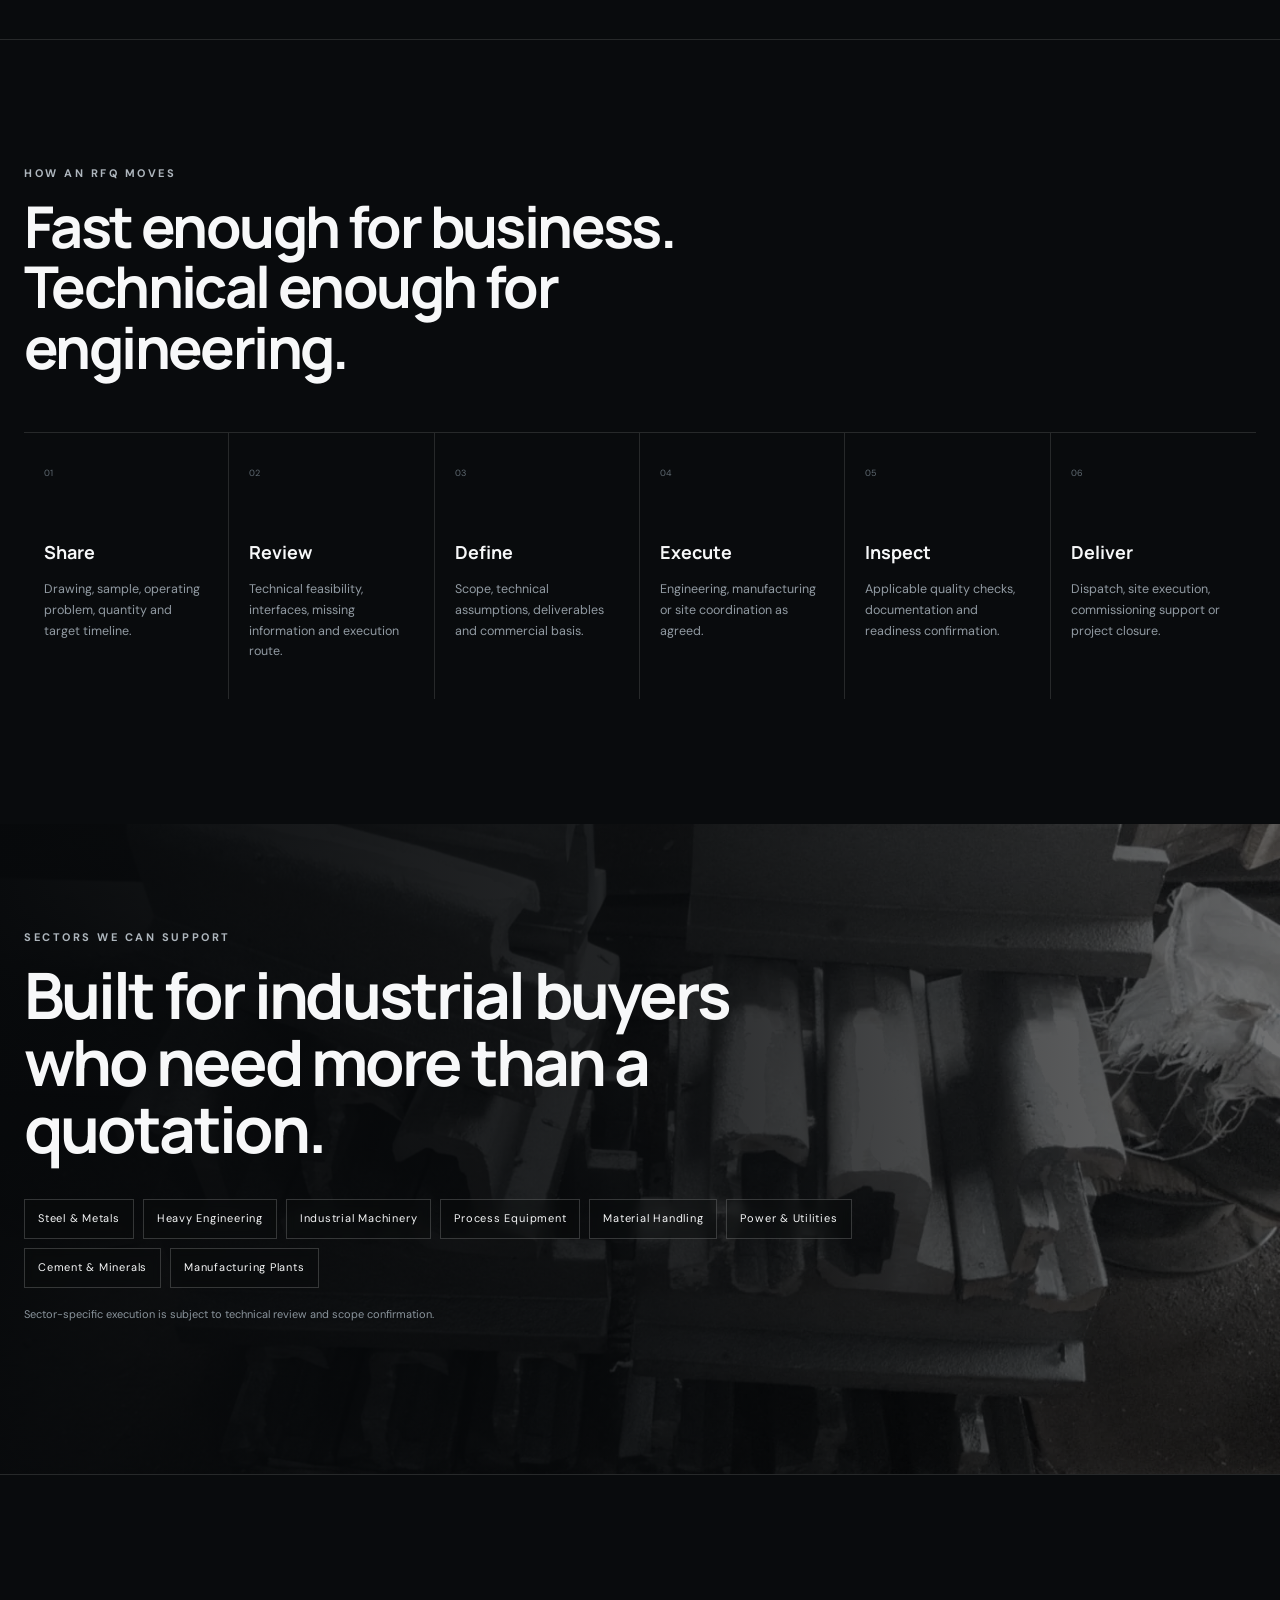
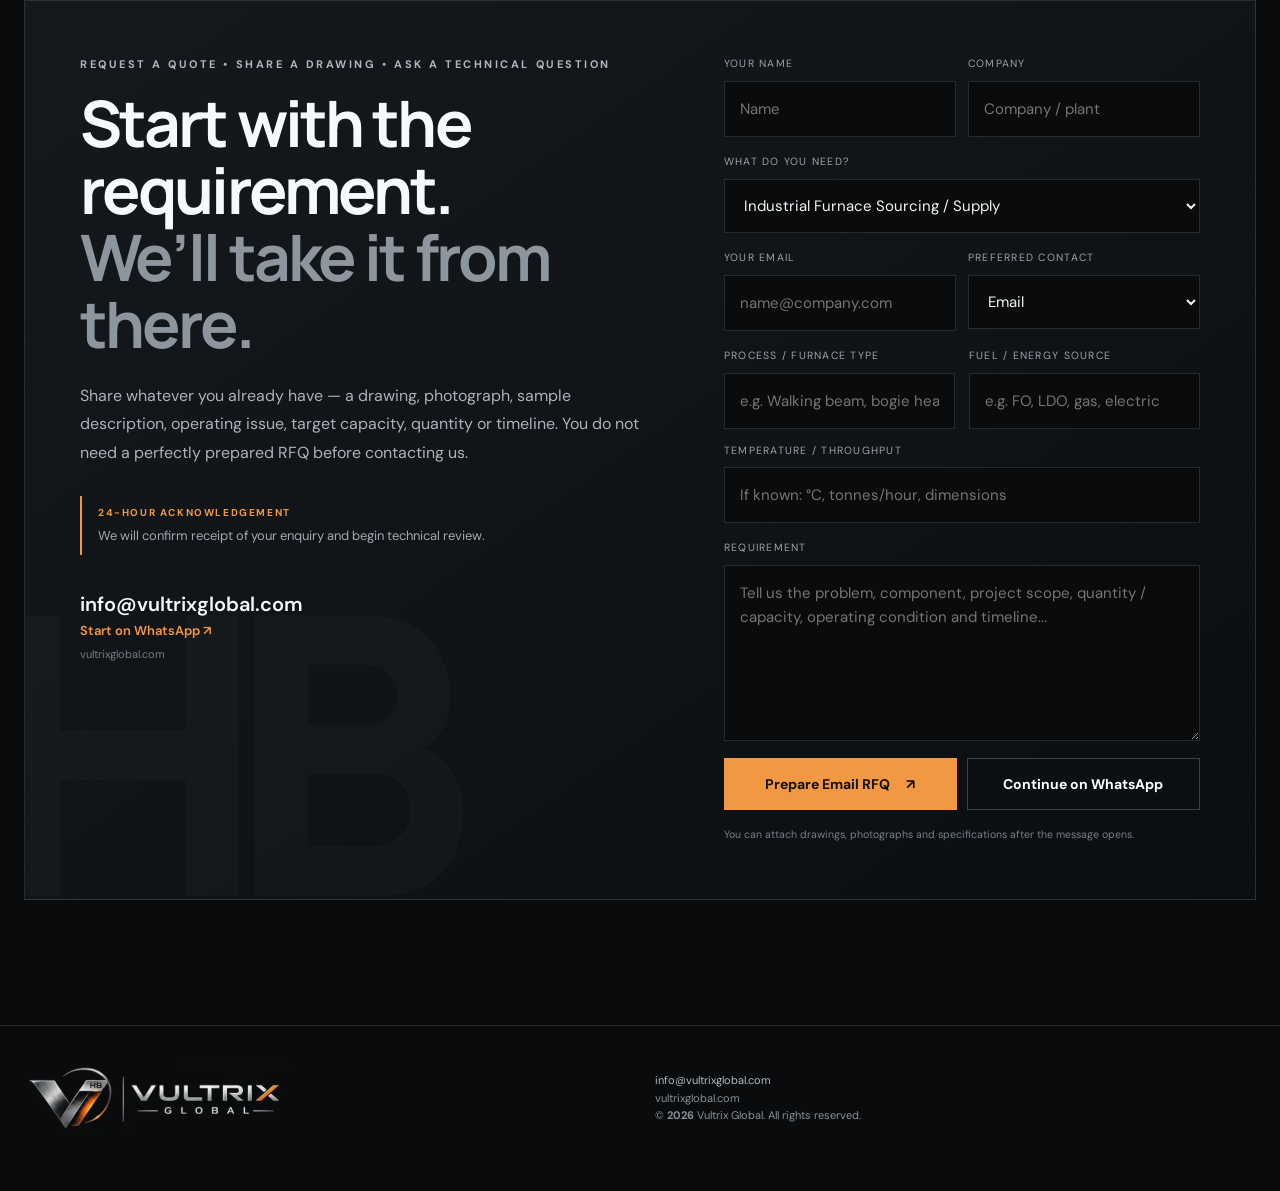
==== commit 220bd7e0: "Add transparent attribution and illustrative image note for stock furnace photos" ====
--- a/index.html
+++ b/index.html
@@ -323,6 +323,7 @@
           <figcaption><b>Fabrication & Welding</b><span>Assemblies, structures and coordinated finishing support</span></figcaption>
         </figure>
       </div>
+      <p class="gallery-photo-note">Homepage furnace photography: <a href="https://www.pexels.com/photo/glowing-metal-in-industrial-furnace-interior-38406567/" target="_blank" rel="noopener noreferrer">Roselino Rocha / Pexels</a> and <a href="https://www.pexels.com/photo/metalworkers-operating-industrial-furnace-37502061/" target="_blank" rel="noopener noreferrer">Mehmet Turgut Kirkgoz / Pexels</a>. Illustrative images, not Vultrix projects.</p>
     </section>
 
     <section class="manufacturing section" id="manufacturing">
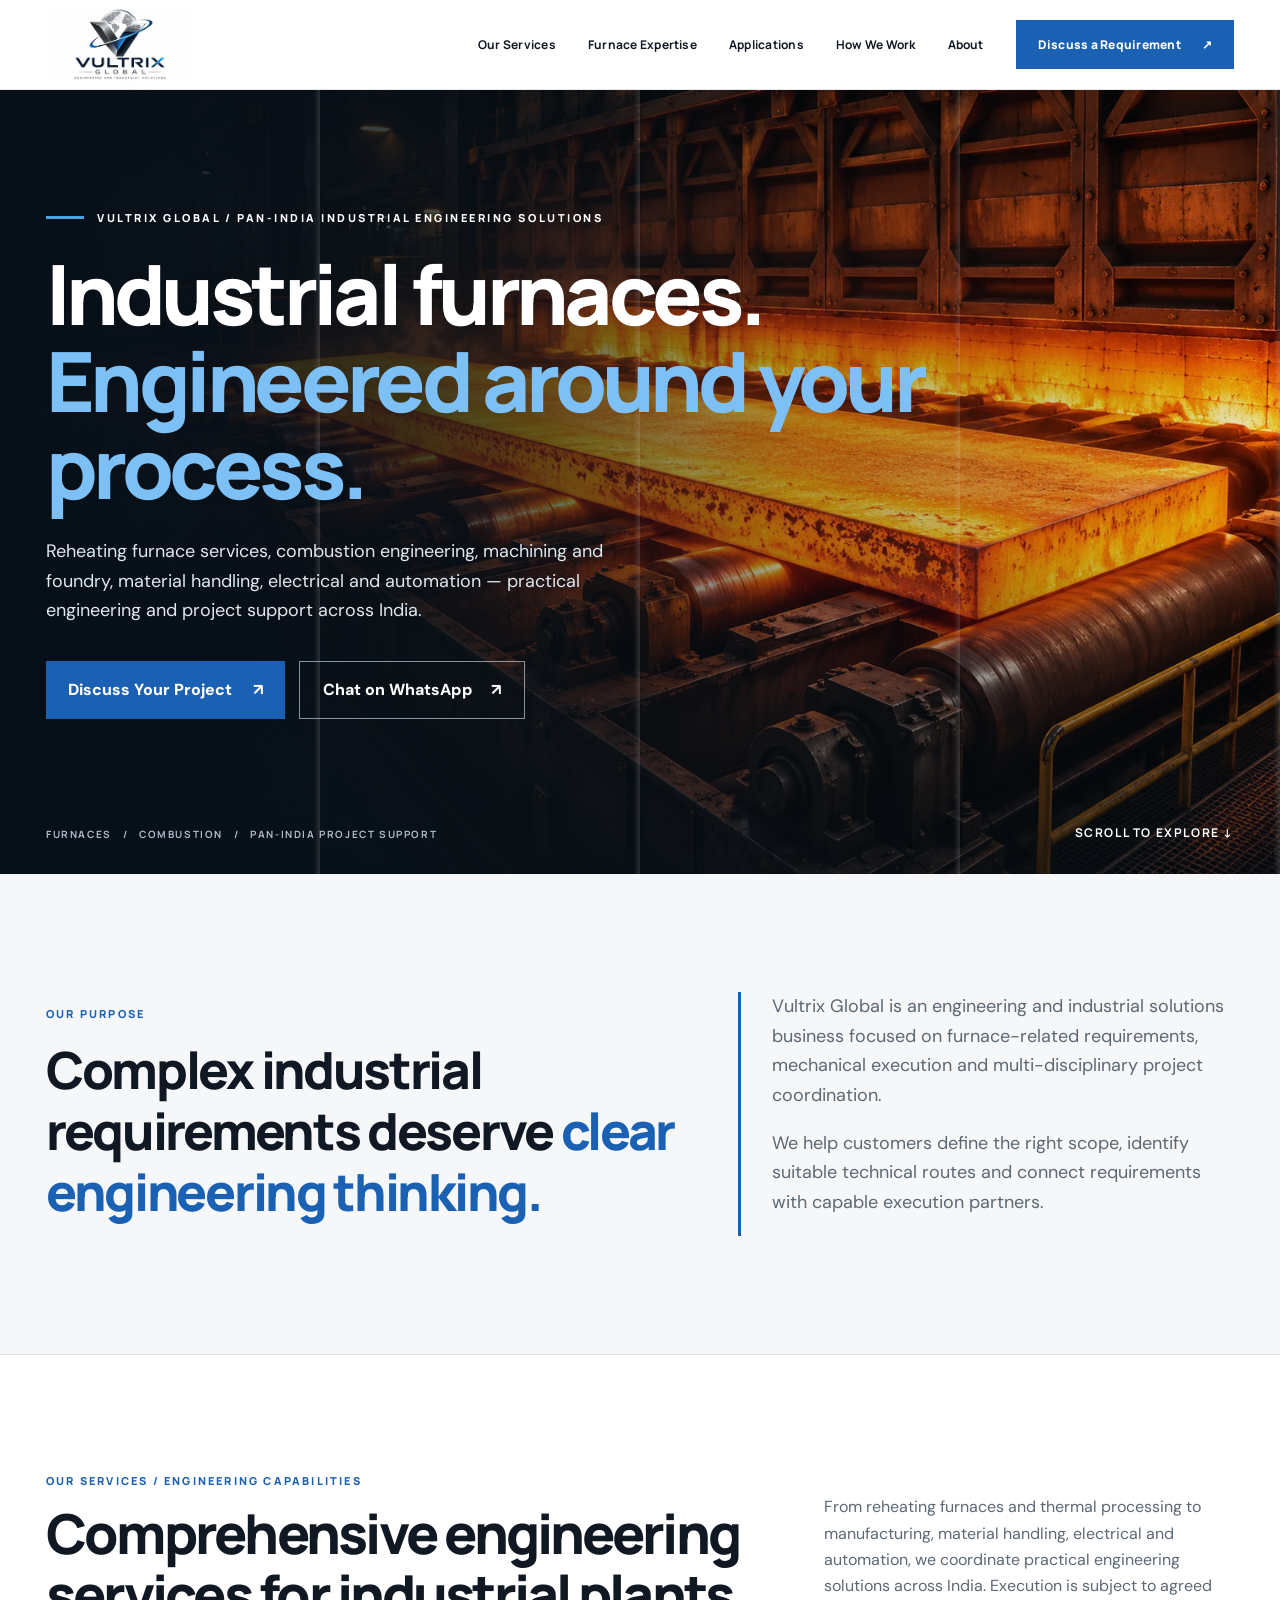
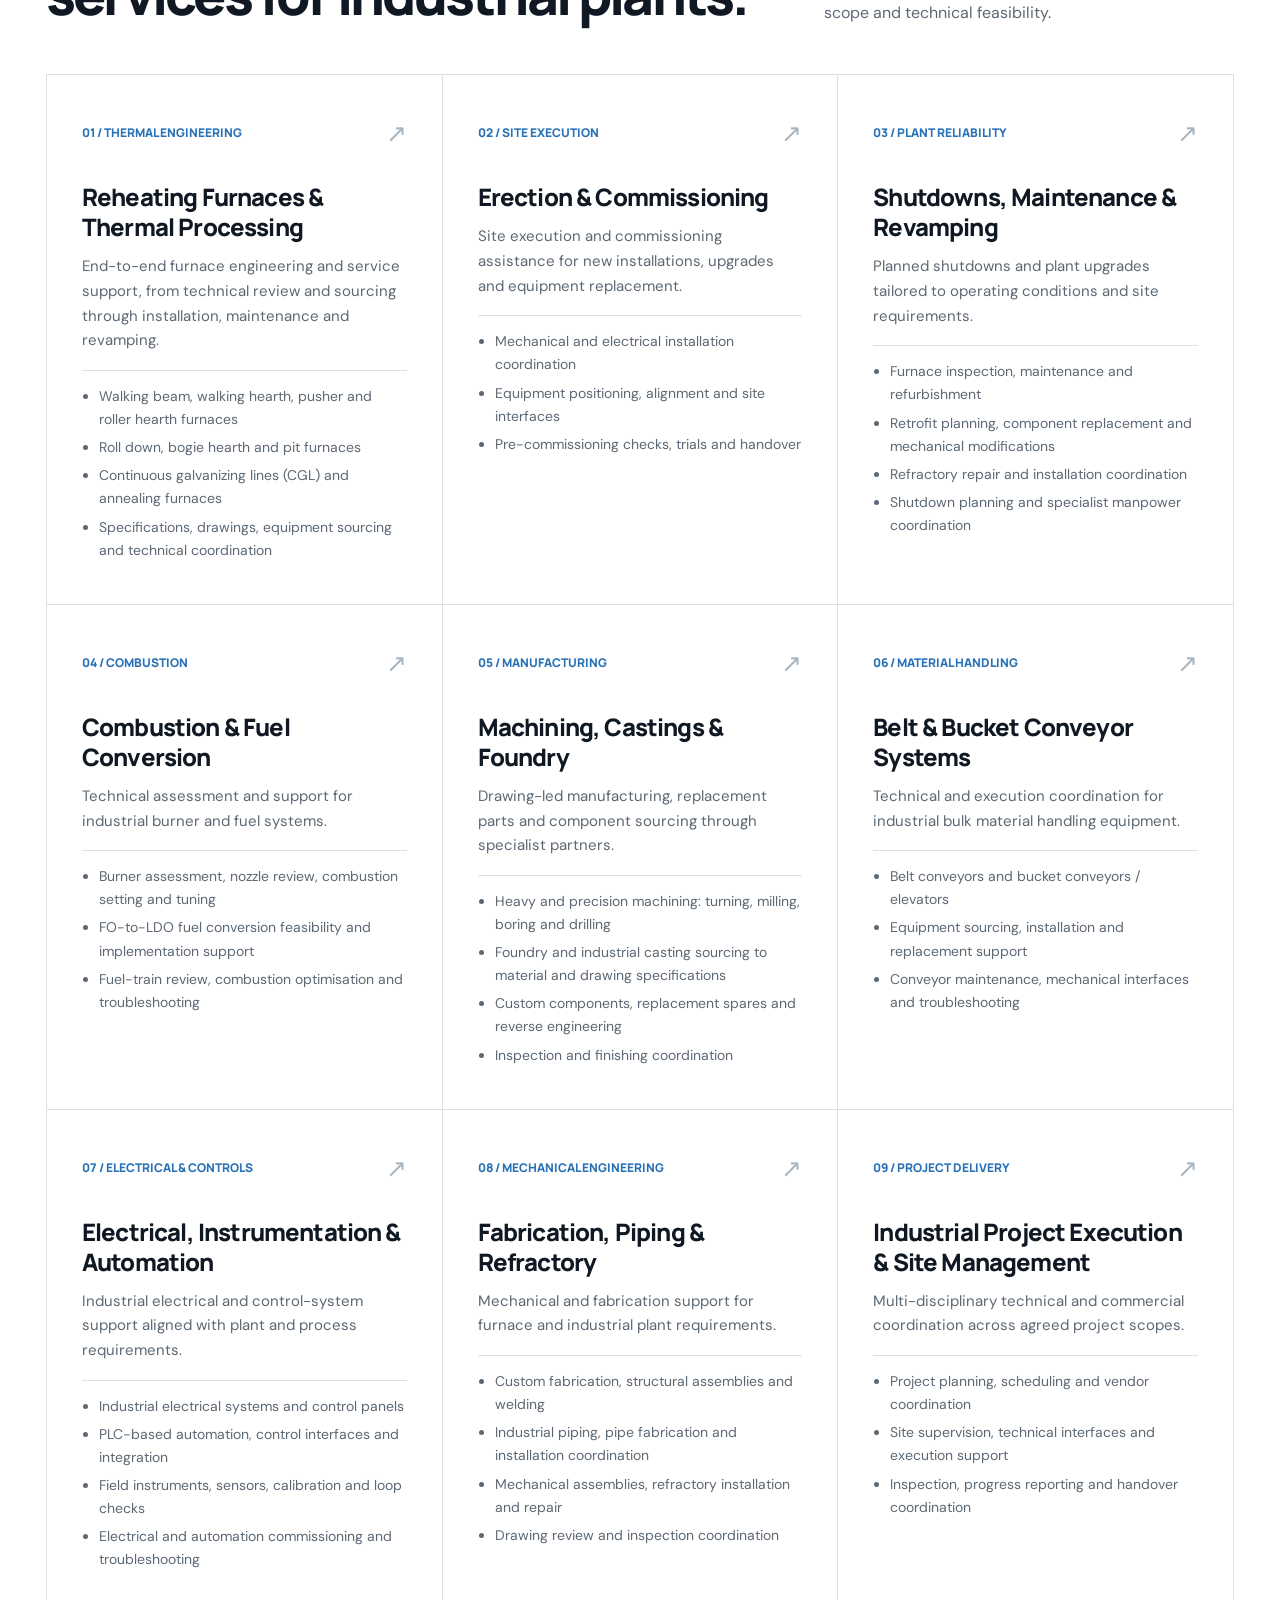
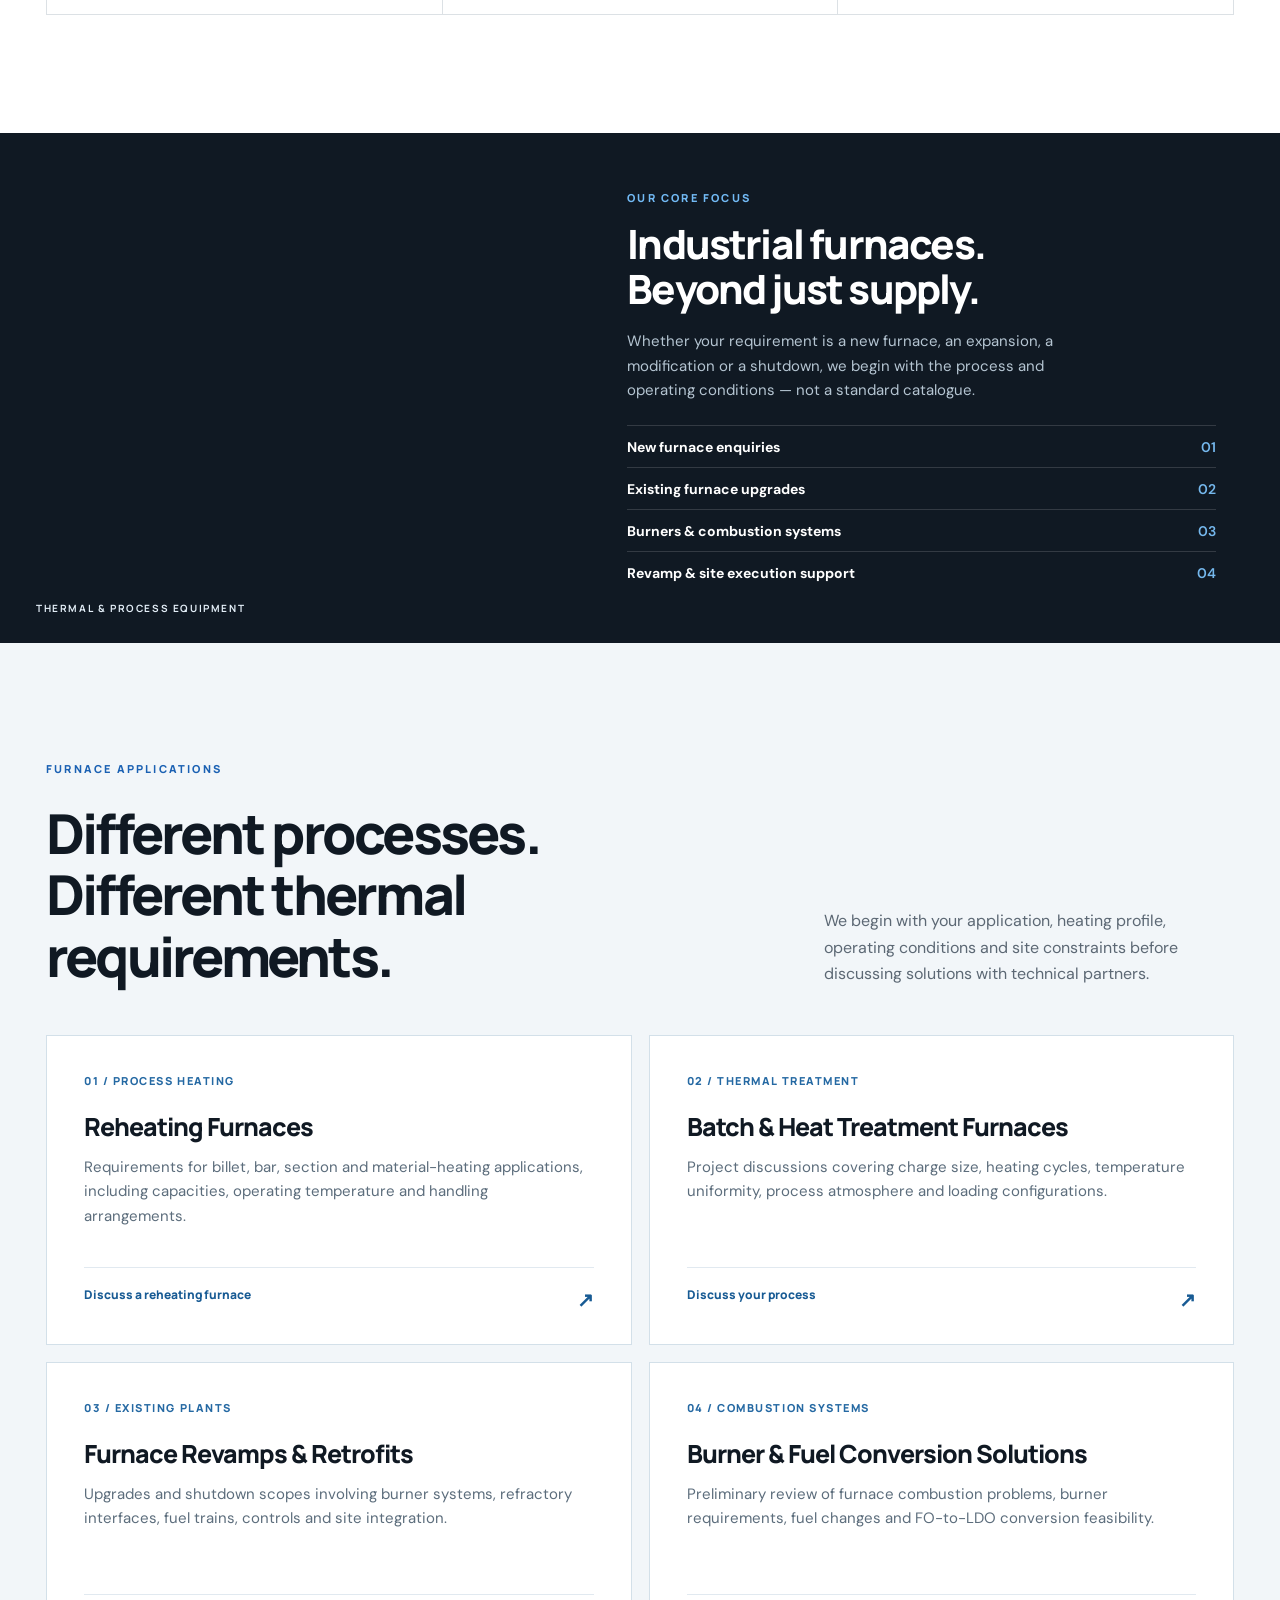
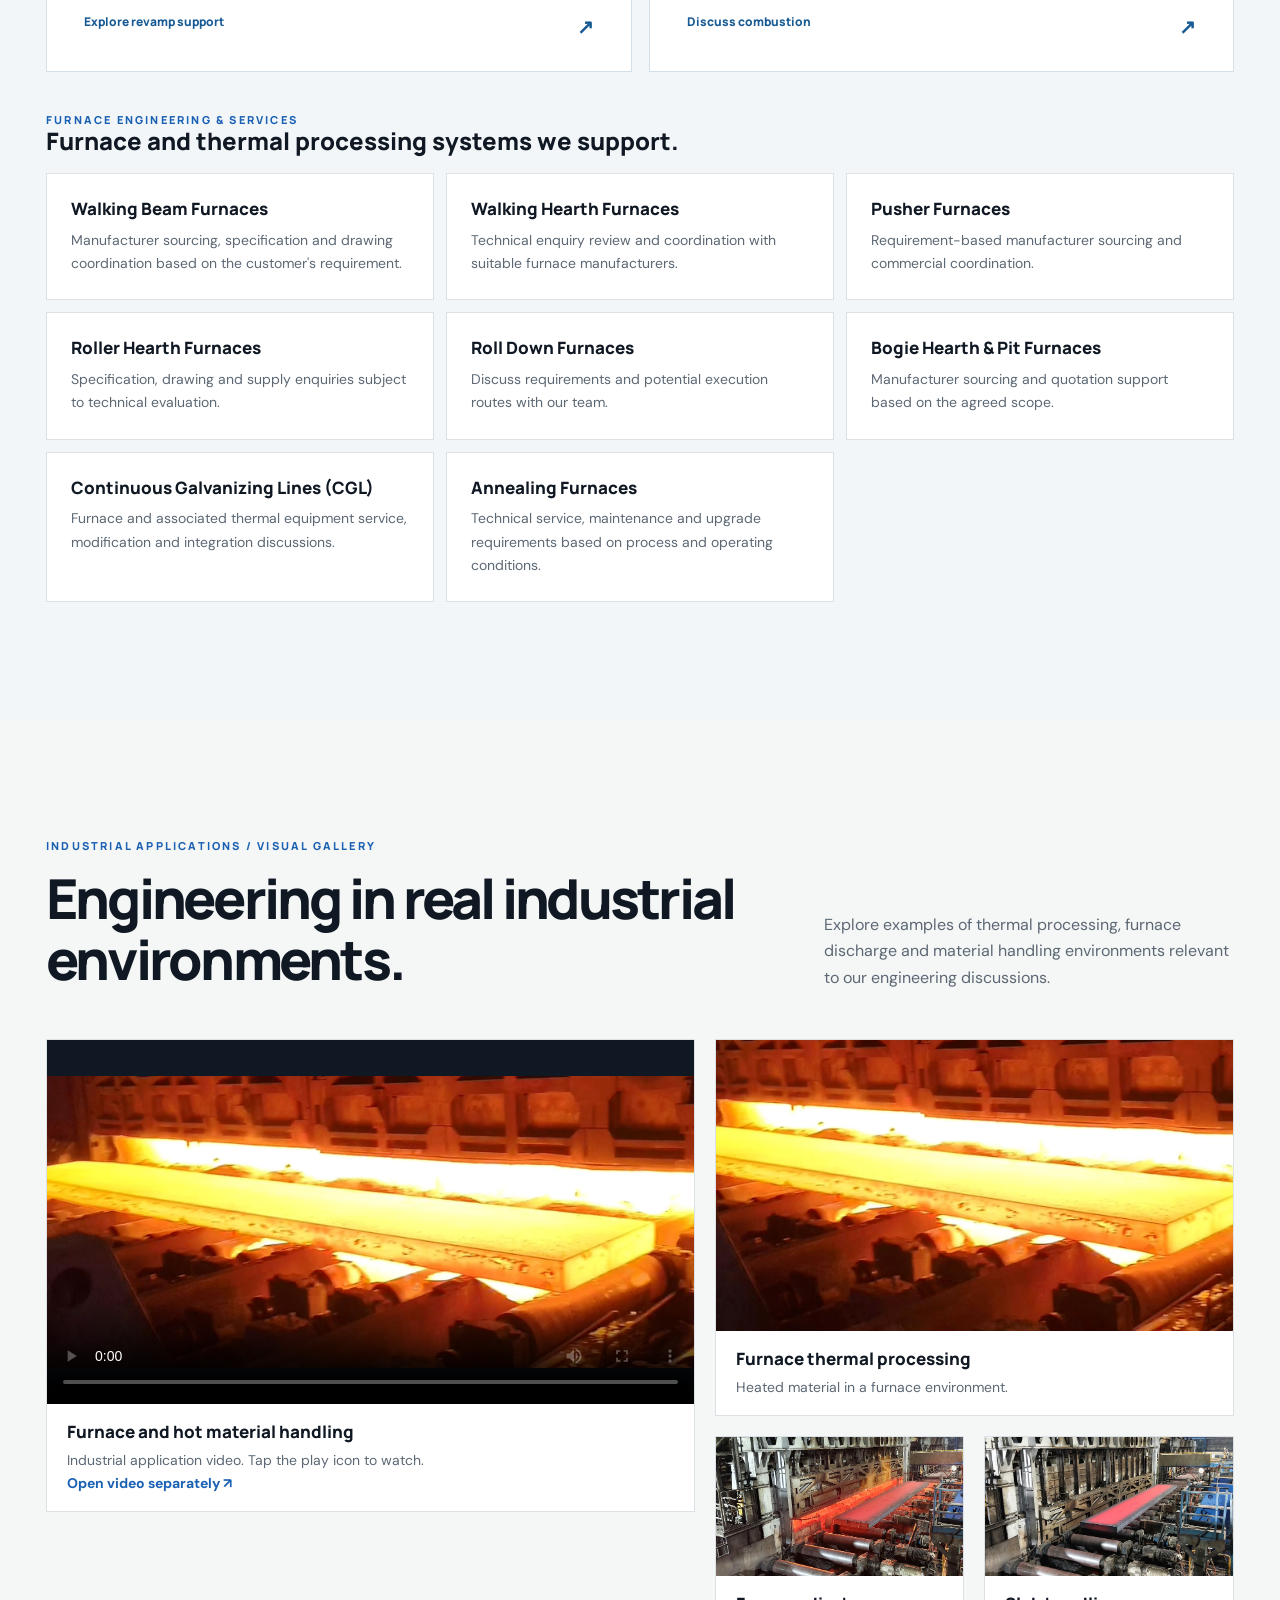
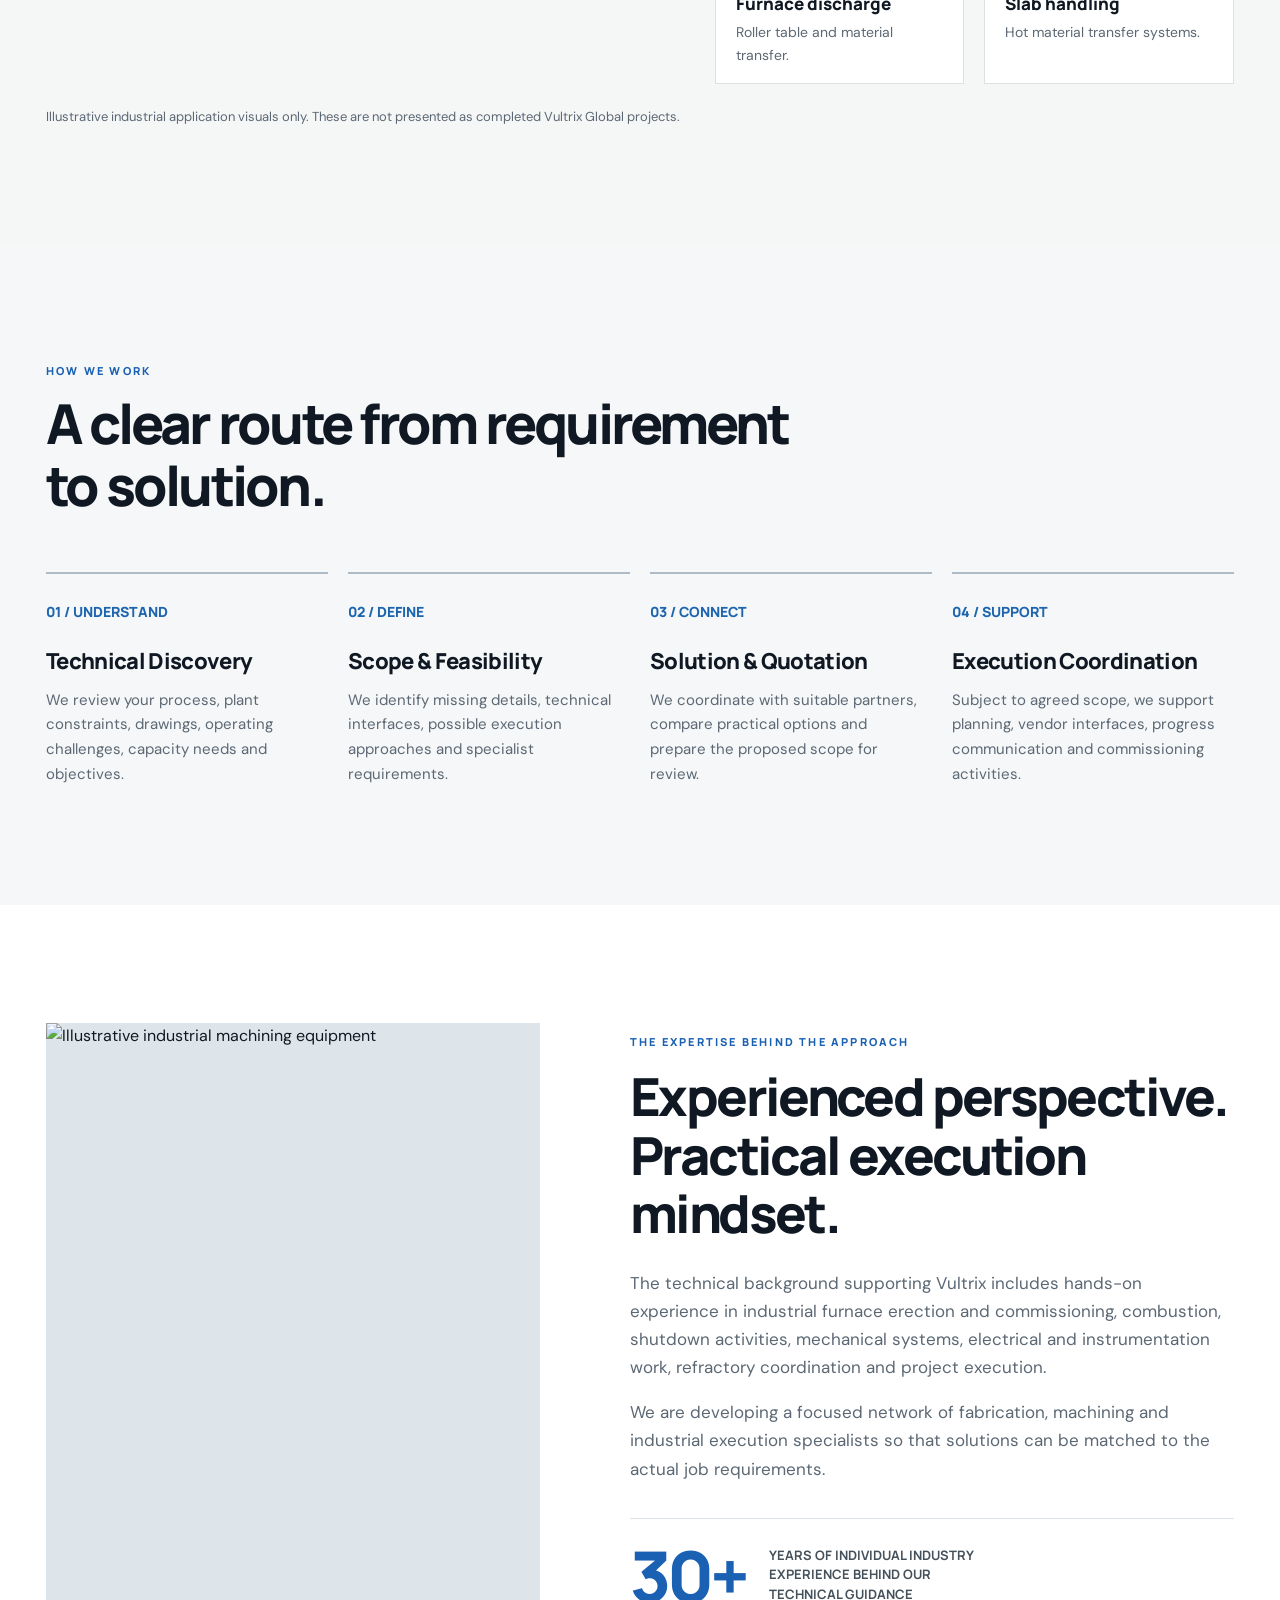
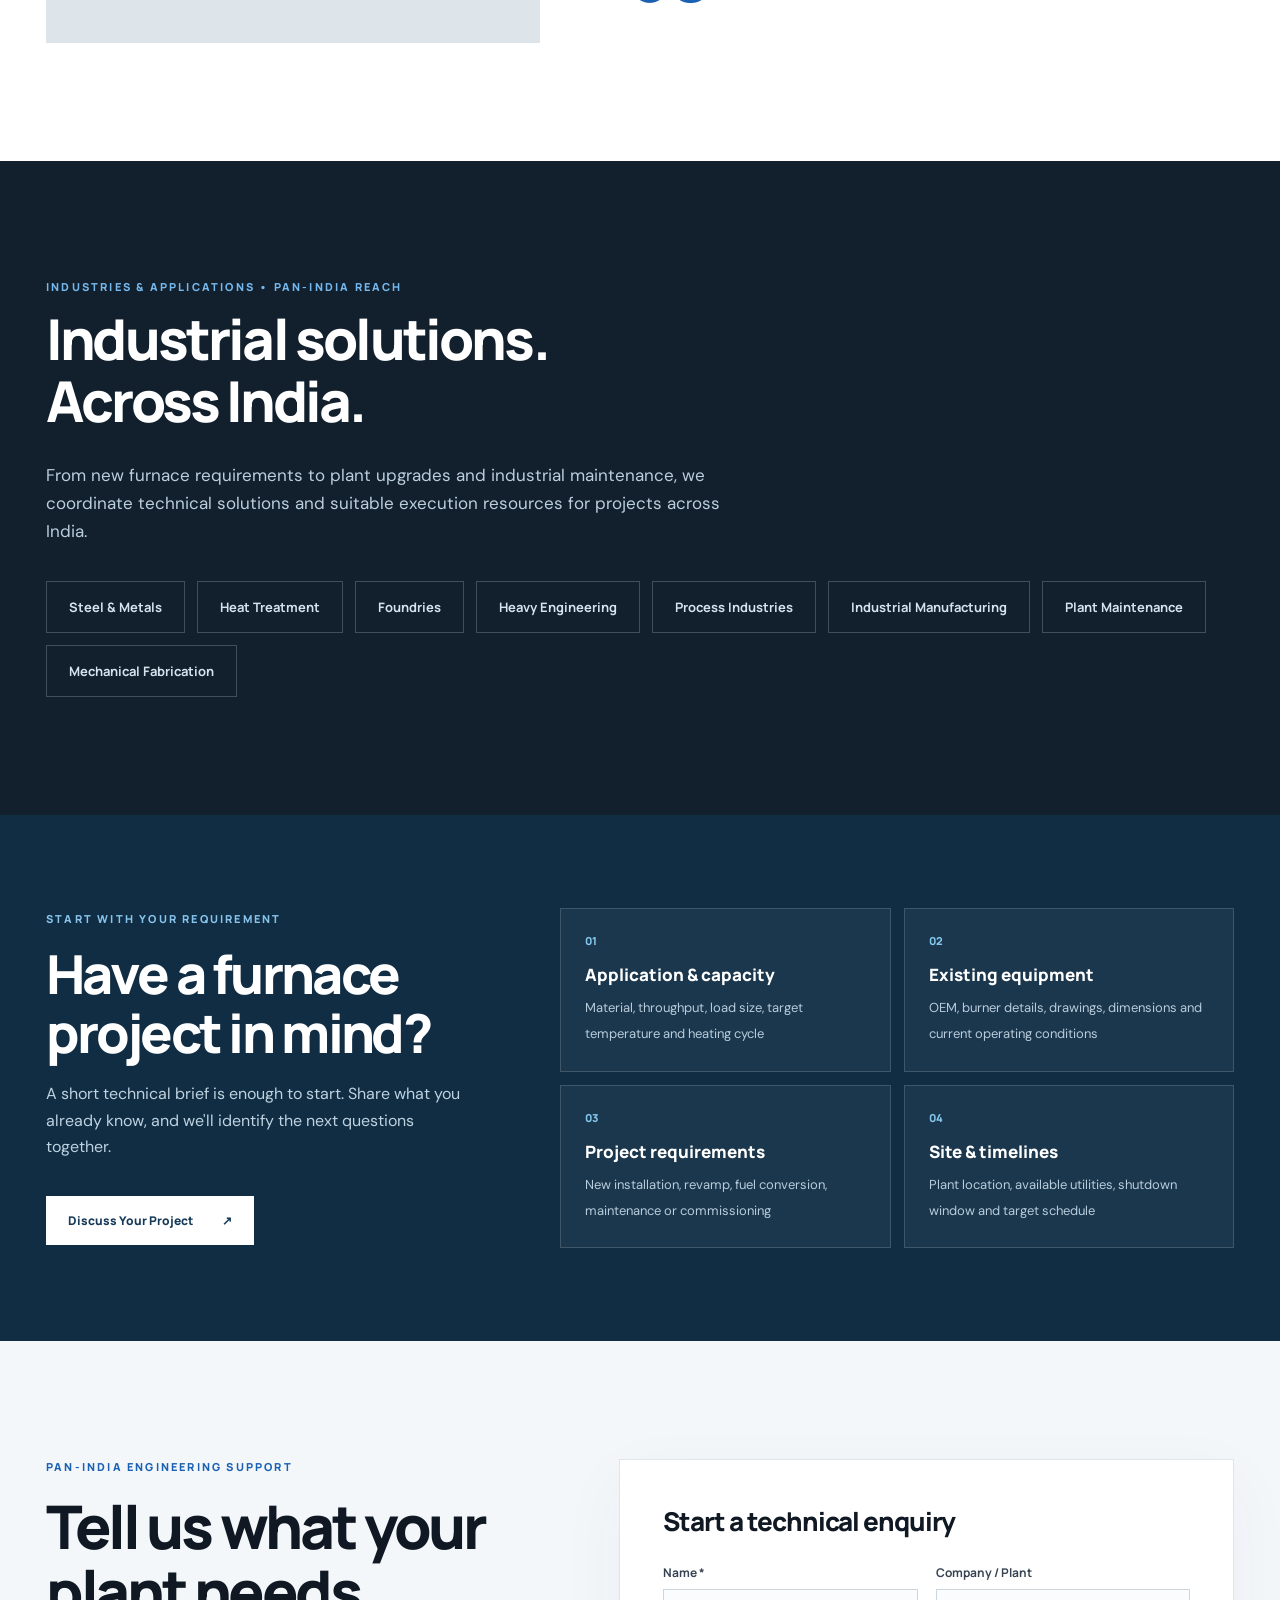
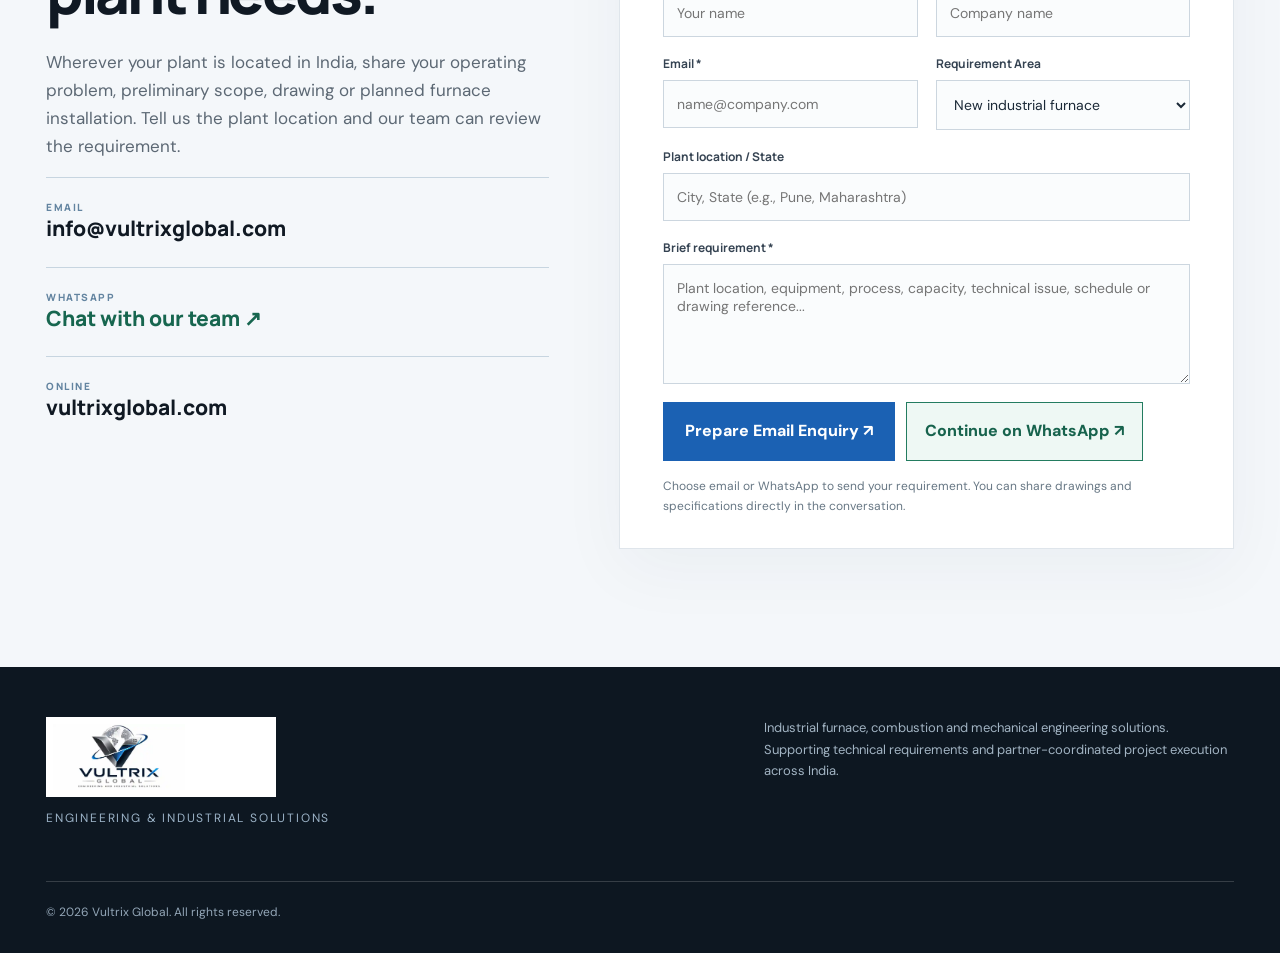
==== commit c06166f1: "Publish approved slab hero and detailed industrial services on homepage" ====
--- a/index.html
+++ b/index.html
@@ -1,515 +1,349 @@
-<!DOCTYPE html>
+<!doctype html>
 <html lang="en">
 <head>
-  <meta charset="UTF-8" />
-  <meta name="viewport" content="width=device-width, initial-scale=1.0" />
-  <title>Vultrix Global | Engineering & Industrial Solutions</title>
-  <meta name="description" content="Vultrix Global: industrial furnace sourcing, erection and commissioning, furnace shutdown and revamping, combustion engineering, fabrication, machining, foundry, piping, electrical, instrumentation and automation." />
-  <meta name="theme-color" content="#090b0d" />
-  <meta property="og:title" content="Vultrix Global | Engineering & Industrial Solutions" />
-  <meta property="og:description" content="Industrial furnace sourcing, combustion tuning, shutdown and revamping, fabrication, machining, foundry, piping, electrical, instrumentation and automation." />
-  <meta property="og:type" content="website" />
-  <meta name="color-scheme" content="dark" />
-  <meta property="og:url" content="https://vultrixglobal.com/" />
-  <link rel="canonical" href="https://vultrixglobal.com/" />
-  <link rel="icon" href="assets/vultrix-brand-icon.webp?v=2" type="image/webp" />
-  <link rel="preconnect" href="https://fonts.googleapis.com">
-  <link rel="preconnect" href="https://fonts.gstatic.com" crossorigin>
-  <link href="https://fonts.googleapis.com/css2?family=DM+Sans:wght@400;500;700&family=Manrope:wght@500;600;700;800&display=swap" rel="stylesheet">
-  <link rel="stylesheet" href="styles.css?v=20261114-cinematic1" />
+<meta charset="utf-8">
+<meta name="viewport" content="width=device-width,initial-scale=1">
+<meta name="description" content="Vultrix Global provides industrial furnace, combustion, shutdown, revamp, fabrication, machining and integrated engineering solutions through an experienced technical network.">
+<meta name="robots" content="noindex,nofollow">
+<meta name="theme-color" content="#101923">
+<title>Vultrix Global | Industrial Furnaces, Combustion & Engineering Solutions</title>
+<link rel="icon" href="assets/vultrix-brand-icon.webp">
+<link rel="preconnect" href="https://fonts.googleapis.com">
+<link rel="preconnect" href="https://fonts.gstatic.com" crossorigin>
+<link rel="preconnect" href="https://images.pexels.com">
+<link href="https://fonts.googleapis.com/css2?family=DM+Sans:wght@400;500;600;700&family=Manrope:wght@400;500;600;700;800&display=swap" rel="stylesheet">
+<style>
+:root{--ink:#101923;--deep:#0c141d;--blue:#1b61b3;--blue2:#48a2e5;--paper:#f5f6f6;--white:#fff;--line:#dce1e5;--muted:#5c6874;--max:1380px}
+*{box-sizing:border-box}html{scroll-behavior:smooth}body{margin:0;background:#fff;color:var(--ink);font:16px/1.65 "DM Sans",Arial,sans-serif;-webkit-font-smoothing:antialiased}img{display:block;max-width:100%}a{text-decoration:none;color:inherit}button,input,textarea,select{font:inherit}button{cursor:pointer}::selection{background:#b5d8fd;color:#0e273e}
+.preview-note{background:#dbe9f6;color:#17416b;text-align:center;font:700 10px/1.4 Manrope,Arial,sans-serif;letter-spacing:.15em;padding:8px 14px}
+.site-header{height:90px;background:rgba(255,255,255,.97);position:sticky;top:0;z-index:40;border-bottom:1px solid #e6eaee}
+.header-inner{max-width:var(--max);height:100%;margin:auto;padding:0 46px;display:flex;justify-content:space-between;align-items:center;gap:28px}
+.logo{display:flex;align-items:center;flex:0 0 auto}.logo img{width:226px;height:74px;object-fit:contain;object-position:left center}
+.navigation{display:flex;align-items:center;gap:32px;font:700 12px Manrope,Arial,sans-serif;letter-spacing:.02em}.navigation>a:not(.nav-cta){transition:color .2s}.navigation>a:hover{color:var(--blue)}
+.nav-cta,.button-primary{background:var(--blue);color:#fff!important;padding:16px 22px;display:inline-flex;align-items:center;justify-content:center;gap:21px;font-weight:800;transition:background .2s,transform .2s}.nav-cta:hover,.button-primary:hover{background:#104680;transform:translateY(-2px)}
+.menu-btn{display:none;background:none;border:0;padding:8px;color:var(--ink);font-size:12px;font-weight:800;letter-spacing:.1em}
+.hero{min-height:min(815px,calc(100svh - 116px));position:relative;overflow:hidden;color:white;background:#121a20}
+.hero-media,.hero-shade,.hero-grid{position:absolute;inset:0}.hero-media{background-image:url('https://images.pexels.com/photos/37512426/pexels-photo-37512426.jpeg?auto=compress&cs=tinysrgb&w=2200');background-size:cover;background-position:65% 51%;transform:scale(1.035);animation:heroZoom 16s ease-out forwards}
+.hero-shade{background:linear-gradient(90deg,rgba(6,15,24,.97) 0%,rgba(8,17,25,.89) 33%,rgba(11,18,25,.55) 62%,rgba(4,11,17,.21) 100%),linear-gradient(0deg,rgba(5,12,18,.55),transparent 50%)}
+.hero-grid{opacity:.13;background-image:linear-gradient(90deg,transparent 98%,#fff 100%);background-size:25% 100%}
+.hero-wrap{max-width:var(--max);margin:auto;padding:115px 46px 150px;min-height:inherit;position:relative;display:flex;align-items:center}
+.hero-copy{max-width:930px}.kicker{font:800 11px Manrope,Arial,sans-serif;letter-spacing:.23em;text-transform:uppercase;display:flex;align-items:center;gap:13px}.kicker:before{content:"";display:block;background:var(--blue2);width:38px;height:3px;flex:0 0 auto}
+.hero h1{font:800 clamp(47px,6.5vw,103px)/1.05 Manrope,Arial,sans-serif;letter-spacing:-.055em;margin:25px 0 25px;max-width:880px}.hero h1 em{font-style:normal;color:#7dc0f6}
+.hero-description{max-width:590px;font-size:18px;color:#e0e8ef;margin:0 0 35px}
+.button-row{display:flex;flex-wrap:wrap;gap:14px}.button-secondary{display:inline-flex;align-items:center;justify-content:center;border:1px solid #cad7e5a6;color:#fff;padding:15px 23px;font-weight:800;gap:18px}.button-secondary:hover{background:rgba(255,255,255,.1)}
+.hero-bottom{position:absolute;bottom:33px;left:46px;right:46px;display:flex;align-items:end;justify-content:space-between;gap:12px;font:700 10px Manrope,Arial,sans-serif;letter-spacing:.16em;color:#aabcca}
+.hero-bottom span:last-child{font-size:12px;color:white}.arrow{font-size:19px;font-weight:400}
+.inner{max-width:var(--max);margin:0 auto;padding-left:46px;padding-right:46px}.section{padding:118px 0}
+.section-kicker{font:800 11px Manrope,Arial,sans-serif;letter-spacing:.2em;text-transform:uppercase;color:var(--blue)}
+.section-head{display:flex;justify-content:space-between;align-items:end;gap:48px;margin-bottom:48px}.section-head h2,.display-title{font:800 clamp(35px,4.3vw,65px)/1.12 Manrope,Arial,sans-serif;letter-spacing:-.05em;margin:15px 0 0;max-width:800px}.section-head>p{max-width:410px;color:var(--muted);font-size:16px;margin:0}
+.intro{background:#f5f7f8;border-bottom:1px solid var(--line)}.intro-content{display:grid;grid-template-columns:1.12fr .88fr;gap:60px;align-items:center}.intro-lead{font:800 clamp(32px,4vw,58px)/1.19 Manrope,Arial,sans-serif;letter-spacing:-.045em;margin:18px 0 0}.intro-lead span{color:var(--blue)}
+.intro-right{border-left:3px solid var(--blue);padding-left:31px;color:var(--muted);font-size:18px}.intro-right p{margin-top:0}
+.service-grid{display:grid;grid-template-columns:repeat(3,minmax(0,1fr));gap:1px;background:var(--line);border:1px solid var(--line)}.service{background:#fff;padding:40px 35px 42px;min-height:296px;transition:background .2s}.service:hover{background:#f4f8fc}.service-top{display:flex;align-items:center;justify-content:space-between;font:800 12px Manrope,Arial,sans-serif;color:#2871b6}.service-top b{font-size:25px;font-weight:400;color:#a8b6c2}.service h3{font:800 24px/1.25 Manrope,Arial,sans-serif;letter-spacing:-.035em;margin:32px 0 12px}.service p{color:var(--muted);font-size:15px;margin:0}
+.feature{background:#101923;color:#fff;overflow:hidden}.feature-grid{display:grid;grid-template-columns:1fr 1fr;max-width:1600px;margin:auto;min-height:670px}.feature-image{min-height:570px;background:url('https://images.pexels.com/photos/33813584/pexels-photo-33813584.jpeg?auto=compress&cs=tinysrgb&w=1400') center/cover no-repeat;position:relative}.feature-image:after{content:"";position:absolute;inset:0;background:linear-gradient(0deg,#10192370,transparent 52%)}.image-label{position:absolute;bottom:28px;left:36px;z-index:1;font:700 10px Manrope,Arial,sans-serif;letter-spacing:.16em;color:#e3eef7;text-transform:uppercase}
+.feature-copy{display:flex;flex-direction:column;justify-content:center;padding:90px min(8vw,115px)}.feature-copy .section-kicker{color:#72baf5}.feature-copy h2{font:800 clamp(37px,4vw,61px)/1.13 Manrope,Arial,sans-serif;letter-spacing:-.045em;margin:18px 0 23px}.feature-copy>p{color:#b5c5d2;max-width:470px;margin:0 0 30px}
+.feature-lines{display:grid;gap:15px}.feature-lines div{border-top:1px solid #ffffff25;padding-top:15px;display:flex;justify-content:space-between;gap:10px;font-weight:700}.feature-lines b{color:#75b8ed;font-weight:600}
+.process{background:#f5f7f8}.process-grid{display:grid;grid-template-columns:repeat(4,1fr);gap:20px;margin-top:55px}.step{border-top:2px solid #aebbc7;padding:28px 7px 0 0}.step .count{color:#1d65af;font:800 14px Manrope,Arial,sans-serif}.step h3{font:800 22px Manrope,Arial,sans-serif;letter-spacing:-.03em;margin:25px 0 12px}.step p{font-size:15px;color:var(--muted);margin:0}
+.editorial{background:#fff}.editorial-grid{display:grid;grid-template-columns:.9fr 1.1fr;gap:90px;align-items:center}.editorial-photo{width:100%;height:620px;object-fit:cover;object-position:center;background:#dde5eb}
+.editorial-copy h2{font:800 clamp(37px,4.1vw,64px)/1.12 Manrope,Arial,sans-serif;letter-spacing:-.05em;margin:18px 0 26px}.editorial-copy p{font-size:17px;color:var(--muted)}.experience-number{display:flex;align-items:center;gap:23px;padding:25px 0;border-top:1px solid #dce2e8;margin-top:35px}.experience-number strong{font:800 70px/.9 Manrope,Arial,sans-serif;letter-spacing:-.06em;color:var(--blue)}.experience-number span{font:700 13px/1.5 Manrope,Arial,sans-serif;color:#44505a;max-width:210px}
+.callout{background:#dfeaf5;padding:22px 25px;border-left:4px solid #1b61b3;color:#274662!important;font-size:14px!important}
+.sectors{background:#12202d;color:#fff}.sectors h2{font:800 clamp(37px,4.4vw,67px)/1.11 Manrope,Arial,sans-serif;letter-spacing:-.05em;margin:14px 0 40px}
+.sector-pills{display:flex;flex-wrap:wrap;gap:12px}.sector-pills span{border:1px solid #71869a74;padding:16px 22px;font:700 13px Manrope,Arial,sans-serif;color:#d4e4ee}
+.contact{background:#f4f7fa}.contact-grid{display:grid;grid-template-columns:.9fr 1.1fr;gap:70px;align-items:start}.contact-left h2{font:800 clamp(38px,4.7vw,72px)/1.07 Manrope,Arial,sans-serif;letter-spacing:-.055em;margin:20px 0 25px}.contact-left p{color:var(--muted);font-size:17px}
+.contact-method{border-top:1px solid #c7d5e0;padding:22px 0}.contact-method small{display:block;font:800 10px Manrope,Arial,sans-serif;letter-spacing:.15em;color:#6384a0}.contact-method a{font:800 21px Manrope,Arial,sans-serif;overflow-wrap:anywhere}
+.form-card{background:#fff;border:1px solid #dfe5eb;padding:43px 43px 32px;box-shadow:0 20px 65px #1d38500b}.form-card h3{font:800 26px Manrope,Arial,sans-serif;letter-spacing:-.04em;margin:0 0 25px}
+.form-row{display:grid;grid-template-columns:1fr 1fr;gap:18px}.form-card label{display:block;font:700 12px Manrope,Arial,sans-serif;color:#354352;margin:0 0 18px}
+.form-card input,.form-card select,.form-card textarea{display:block;width:100%;border:1px solid #ccd6df;background:#fafcfd;border-radius:0;padding:14px 13px;margin-top:8px;color:#1b2937;outline:0;font:400 14px "DM Sans",Arial,sans-serif}.form-card input:focus,.form-card select:focus,.form-card textarea:focus{border-color:#1d66ae;box-shadow:0 0 0 3px #1d66ae20}
+.form-actions{display:flex;flex-wrap:wrap;gap:11px}.form-card button{border:0}.form-card .wa-btn{border:1px solid #a5b8ca;background:white;color:#132334;font-weight:800;padding:15px 18px}
+.form-card small{display:block;font-size:12px;color:#677784;margin-top:16px}
+.site-footer{background:#0d1721;color:#d6e0e9;padding:50px 0 30px}.footer-flex{display:flex;justify-content:space-between;align-items:start;gap:40px}.footer-logo{width:230px;height:80px;object-fit:contain;object-position:left;background:white;padding:7px}.footer-text{font-size:13px;max-width:470px;color:#a2b4c3}.footer-bottom{border-top:1px solid #ffffff2b;margin-top:40px;padding-top:21px;display:flex;justify-content:space-between;gap:20px;font-size:12px;color:#93a6b7;flex-wrap:wrap}.footer-bottom a{text-decoration:underline;text-underline-offset:3px}
+.mobile-quick{display:none}
+@keyframes heroZoom{to{transform:scale(1)}}
+@media(max-width:1100px){.navigation{gap:16px}.header-inner,.inner{padding-left:30px;padding-right:30px}.hero-wrap{padding-left:30px;padding-right:30px}.hero-bottom{left:30px;right:30px}.logo img{width:185px}.service{padding:33px 23px}.editorial-grid{gap:45px}.feature-copy{padding:70px 55px}}
+@media(max-width:800px){.site-header{height:75px}.header-inner,.inner{padding-left:22px;padding-right:22px}.logo img{width:185px;height:65px}.menu-btn{display:block}.navigation{position:absolute;top:75px;left:0;right:0;background:white;display:none;flex-direction:column;align-items:stretch;padding:20px 24px 26px;box-shadow:0 18px 22px #15263322;gap:0}.navigation.open{display:flex}.navigation>a{padding:12px 0}.navigation .nav-cta{text-align:center;margin-top:8px}.hero-wrap{padding:85px 22px 135px}.hero{min-height:700px}.hero h1{font-size:clamp(45px,9vw,75px)}.hero-media{background-position:64% 50%}.hero-bottom{left:22px;right:22px}.section{padding:80px 0}.section-head,.intro-content,.feature-grid,.editorial-grid,.contact-grid{display:grid;grid-template-columns:1fr;gap:25px}.section-head>p{max-width:100%}.intro-right{font-size:16px}.service-grid{grid-template-columns:repeat(2,1fr)}.feature-image{min-height:450px}.feature-copy{padding:65px 24px}.process-grid{grid-template-columns:repeat(2,1fr)}.editorial-photo{height:460px}.editorial-grid{gap:40px}.contact-grid{gap:45px}.form-card{padding:28px}.mobile-quick{display:flex;position:fixed;bottom:0;left:0;right:0;z-index:50;background:#0d253a;box-shadow:0 -6px 30px #071e3455}.mobile-quick a{flex:1;text-align:center;padding:15px 8px;font:800 11px Manrope,Arial,sans-serif;color:white}.mobile-quick a+a{border-left:1px solid #ffffff35}.site-footer{padding-bottom:95px}}
+@media(max-width:540px){.hero{min-height:680px}.hero h1{font-size:clamp(40px,12vw,60px)}.hero-description{font-size:16px}.hero-bottom span:first-child{max-width:185px}.button-primary,.button-secondary{padding:14px 17px;font-size:13px}.intro-lead{font-size:34px}.section-head h2,.display-title{font-size:35px}.service-grid{grid-template-columns:1fr}.service{min-height:auto;padding:30px}.service h3{margin-top:17px}.process-grid{grid-template-columns:1fr}.step{padding-top:20px}.editorial-photo{height:330px}.form-row{grid-template-columns:1fr;gap:0}.form-card{padding:23px 18px}.footer-flex{display:block}.footer-text{margin-top:20px}.contact-method a{font-size:17px}}
+@media(prefers-reduced-motion:reduce){html{scroll-behavior:auto}.hero-media{animation:none}}
+
+/* Customer-facing furnace application and RFQ sections */
+.application-section{background:#f2f6f9}.application-grid{display:grid;grid-template-columns:repeat(2,minmax(0,1fr));gap:17px}.application-card{border:1px solid #d3e0e9;background:#fff;padding:37px 37px 31px;min-height:310px;display:flex;flex-direction:column;transition:box-shadow .2s,transform .2s}.application-card:hover{box-shadow:0 18px 45px #0d36501a;transform:translateY(-2px)}.app-index{font:800 11px Manrope,Arial,sans-serif;letter-spacing:.14em;color:#2569a3}.application-card h3{font:800 25px/1.25 Manrope,Arial,sans-serif;letter-spacing:-.04em;margin:23px 0 12px}.application-card p{margin:0 0 23px;color:#5c6d7c;font-size:15px}.application-card a{margin-top:auto;border-top:1px solid #e1e9f0;padding-top:18px;color:#185b94;font:800 12px Manrope,Arial,sans-serif;display:flex;justify-content:space-between;gap:15px}.application-card a span{font-size:20px}
+.brief-section{background:#102d44;color:#fff;padding:93px 0}.brief-layout{display:grid;grid-template-columns:.8fr 1.2fr;gap:65px;align-items:center}.brief-intro .section-kicker{color:#87c3ea}.brief-intro h2{font:800 clamp(35px,4.2vw,59px)/1.1 Manrope,Arial,sans-serif;letter-spacing:-.05em;margin:18px 0 19px}.brief-intro p{color:#bfd2df;max-width:430px}.brief-cta{margin-top:20px;background:#fff;color:#173a59;display:inline-flex;gap:29px;align-items:center;padding:16px 22px;font:800 12px Manrope,Arial,sans-serif}.brief-cta:hover{background:#e4f1fa}
+.brief-tiles{display:grid;grid-template-columns:repeat(2,minmax(0,1fr));gap:13px}.brief-tiles>div{background:#ffffff0c;border:1px solid #ffffff28;padding:24px;min-height:162px}.brief-tiles b{display:block;color:#85c6ed;font:800 11px Manrope,Arial,sans-serif;margin-bottom:15px}.brief-tiles strong{display:block;font:800 17px Manrope,Arial,sans-serif;margin-bottom:8px}.brief-tiles span{color:#b8ccdb;font-size:13px}
+@media(max-width:950px){.brief-layout{grid-template-columns:1fr;gap:36px}}
+@media(max-width:800px){.application-grid{grid-template-columns:1fr}}
+@media(max-width:550px){.application-card{min-height:auto;padding:27px}.brief-section{padding:70px 0}.brief-tiles{grid-template-columns:1fr}.brief-tiles>div{min-height:auto;padding:19px}.brief-intro h2{font-size:37px}}
+
+/* Compact furnace spotlight: balanced picture/text on desktop and mobile */
+.feature-grid{grid-template-columns:44% 56%;min-height:510px}
+.feature-image{min-height:510px;background-position:center 46%}
+.feature-copy{padding:42px clamp(34px,5vw,72px)}
+.feature-copy h2{font-size:clamp(32px,3.15vw,49px);line-height:1.12;margin:16px 0 18px}
+.feature-copy>p{margin-bottom:22px;font-size:15px;line-height:1.65}
+.feature-lines{gap:8px}
+.feature-lines div{padding-top:10px;font-size:14px}
+@media(max-width:800px){
+  .feature-grid{grid-template-columns:1fr;min-height:0}
+  .feature-image{min-height:330px;background-position:center 45%}
+  .feature-copy{padding:44px 25px 50px}
+}
+@media(max-width:540px){
+  .feature-image{min-height:270px}
+  .feature-copy h2{font-size:36px}
+}
+
+/* WhatsApp contact actions without a visible phone number */
+.wa-contact-link{color:#17664f!important;display:inline-flex;align-items:center}
+.wa-contact-link:hover{text-decoration:underline;text-underline-offset:4px}
+.form-card .wa-btn{display:inline-flex;align-items:center;justify-content:center;border:1px solid #237c60;color:#17634d;background:#eef8f4;font-weight:800;padding:15px 18px;transition:background .2s ease}
+.form-card .wa-btn:hover{background:#d9f1e6}
+.mobile-quick a:first-child{background:#185f49}
+@media(max-width:540px){.hero .button-row{align-items:stretch}.hero .button-row a{flex:1 1 170px;text-align:center}}
+
+/* Cinemagraph: animate only the orange fire pixels of the approved hero photo. */
+/* Base photograph, structures, typography and CTAs stay still; no extra video download. */
+.flame-filter-defs{position:absolute;width:0;height:0;overflow:hidden;pointer-events:none}
+.hero .hero-media{animation:none;transform:none}
+.hero .hero-flame-layer{
+  position:absolute;inset:0;
+  background-image:url('https://images.pexels.com/photos/37512426/pexels-photo-37512426.jpeg?auto=compress&cs=tinysrgb&w=2200');
+  background-size:cover;
+  background-position:65% 51%;
+  pointer-events:none;
+  filter:url(#vg-flame-warp);
+  opacity:.84;
+  animation:vg-fire-flicker 7.8s ease-in-out infinite;
+}
+@keyframes vg-fire-flicker{
+  0%,100%{opacity:.77}
+  23%{opacity:.91}
+  54%{opacity:.81}
+  76%{opacity:.96}
+}
+@media(prefers-reduced-motion:reduce){
+  .hero .hero-flame-layer{display:none;animation:none;filter:none}
+}
+
+.service-detail{margin:17px 0 0;padding:14px 0 0 17px;border-top:1px solid var(--line);font-size:14px;color:var(--muted);line-height:1.65}
+.service-detail li+li{margin-top:5px}
+.furnace-types{margin-top:40px}.furnace-types h3{font:800 24px/1.2 Manrope,Arial,sans-serif;margin:0 0 17px}
+.type-grid{display:grid;grid-template-columns:repeat(3,minmax(0,1fr));gap:12px}
+.type-grid article{background:#fff;border:1px solid var(--line);padding:24px}.type-grid h4{font:800 17px/1.35 Manrope,Arial,sans-serif;margin:0 0 8px}.type-grid p{font-size:14px;color:var(--muted);margin:0}
+.media-section{background:#f5f6f6}.media-layout{display:grid;grid-template-columns:1.25fr 1fr;gap:20px;align-items:start}
+.media-video,.media-photo{margin:0;background:#fff;border:1px solid var(--line);overflow:hidden}
+.media-video video,.media-photo img{display:block;width:100%;aspect-ratio:16/9;object-fit:cover;background:#101923}.media-video video{object-fit:contain}
+.media-video figcaption,.media-photo figcaption{padding:16px 20px;color:var(--muted);font-size:14px}
+.media-video figcaption strong,.media-photo figcaption strong{display:block;color:var(--ink);font:800 17px/1.4 Manrope,Arial,sans-serif;margin-bottom:5px}
+.media-stack{display:grid;gap:20px;grid-template-columns:1fr 1fr}.media-stack .media-photo:first-child{grid-column:1/-1}
+.media-play{background:var(--blue);color:#fff;border:0;padding:12px 20px;margin-top:12px;font-weight:800}.media-play:disabled{opacity:.7;cursor:wait}
+.media-disclosure{font-size:13px;color:var(--muted);margin:22px 0 0}
+@media(max-width:900px){.media-layout{grid-template-columns:1fr}.type-grid{grid-template-columns:repeat(2,minmax(0,1fr))}}
+@media(max-width:540px){.type-grid,.media-stack{grid-template-columns:1fr}.media-stack .media-photo:first-child{grid-column:auto}.media-photo figcaption,.media-video figcaption{padding:14px 16px}}
+
+.hero .hero-media{background-image:url('vultrix-hero.webp'),url('afternoon-assets/furnace-poster.webp');background-position:65% 50%;background-size:cover;animation:none;transform:none}.hero .hero-flame-layer{display:none!important}.hero-shade{background:linear-gradient(90deg,rgba(6,15,24,.95),rgba(8,17,25,.79) 32%,rgba(11,18,25,.32) 62%,rgba(4,11,17,.08)),linear-gradient(0deg,rgba(5,12,18,.66),transparent 42%)}
+</style>
+
+<style id="responsive-slab-hero">.hero .hero-media{background-size:cover;background-repeat:no-repeat;background-position:65% 50%;transform:none;animation:none}@media(max-width:800px){.hero .hero-media{background-position:72% 50%}.hero .hero-shade{background:linear-gradient(90deg,rgba(6,15,24,.88),rgba(6,15,24,.50) 70%,rgba(6,15,24,.20)),linear-gradient(0deg,rgba(5,12,18,.65),transparent 60%)}}</style>
 </head>
 <body>
-  <div class="cursor-glow" aria-hidden="true"></div>
-
-  <header class="header">
-    <a href="#top" class="brand" aria-label="Vultrix Global home">
-      <img class="site-brand-logo" src="assets/vultrix-brand-horizontal.webp" alt="Vultrix Global silver and amber V monogram and wordmark" />
-    </a>
-
-    <button class="menu-btn" aria-label="Toggle navigation" aria-expanded="false">
-      <span></span><span></span>
-    </button>
-
-    <nav class="nav">
-      <a href="#why">Why Vultrix</a>
-      <a href="#expertise">Capabilities</a>
-      <a href="#furnaces">Furnace Types</a>
-      <a href="#experience">Experience</a>
-      <a href="#gallery">Gallery</a>
-      <a class="nav-cta" href="#rfq">Request a Quote</a>
+
+<header class="site-header">
+  <div class="header-inner">
+    <a class="logo" href="#top" aria-label="Vultrix Global home"><img src="assets/vultrix-global-official.webp" alt="Vultrix Global official logo"></a>
+    <button class="menu-btn" aria-expanded="false" aria-controls="navigation" aria-label="Toggle menu">MENU ☰</button>
+    <nav id="navigation" class="navigation" aria-label="Main navigation">
+      <a href="#solutions">Our Services</a><a href="#furnaces">Furnace Expertise</a><a href="#furnace-applications">Applications</a><a href="#approach">How We Work</a><a href="#about">About</a><a class="nav-cta" href="#contact">Discuss a Requirement <span aria-hidden="true">↗</span></a>
     </nav>
-  </header>
-
-  <main id="top">
-    <section class="hero cinematic-ready" aria-labelledby="hero-heading">
-      <div class="hero-bg cinematic-hero" aria-hidden="true">
-        <div class="hero-media hero-media-primary"><img src="https://images.pexels.com/photos/38406567/pexels-photo-38406567/free-photo-of-glowing-metal-in-industrial-furnace-interior.jpeg?auto=compress&amp;cs=tinysrgb&amp;w=2400" alt="" fetchpriority="high" decoding="async" /></div>
-        <div class="hero-media hero-media-secondary"><img src="https://images.pexels.com/photos/37502061/pexels-photo-37502061/free-photo-of-metalworkers-operating-industrial-furnace.jpeg?auto=compress&amp;cs=tinysrgb&amp;w=2400" alt="" decoding="async" /></div>
-        <div class="hero-overlay"></div>
-        <div class="hero-industrial-glow"></div>
-      </div>
-      <div class="hero-frame" aria-hidden="true"><span>V / G</span><span>ENGINEERING &amp; INDUSTRIAL SOLUTIONS</span></div>
-      <div class="hero-content">
-        <div class="eyebrow reveal">INDUSTRIAL FURNACES • COMBUSTION • ENGINEERING SOLUTIONS</div>
-        <h1 id="hero-heading" class="reveal">Industrial solutions.<br><span>Engineered around you.</span></h1>
-        <p class="hero-copy reveal">
-          From sourcing the right industrial furnace to revamping, fabrication, combustion tuning,
-          electrical and automation work, Vultrix Global brings engineering guidance,
-          potential execution partners and project coordination together.
-        </p>
-        <div class="hero-actions reveal">
-          <a href="#rfq" class="button button-primary">Discuss Your Requirement <span>↗</span></a>
-          <a href="#expertise" class="button button-ghost">Explore Our Services</a>
-        </div>
-      </div>
-    </section>
-
-<section class="why section" id="why">
-      <div class="section-head reveal">
-        <div>
-          <div class="section-label">WHY VULTRIX</div>
-          <h2>Why should an industrial buyer trust Vultrix with a requirement?</h2>
-        </div>
-        <p>
-          Industrial buyers should not have to coordinate engineering, vendors, technical clarifications
-          and commercial follow-up on their own. Vultrix is built to simplify that process.
-        </p>
-      </div>
-
-      <div class="why-grid">
-        <article class="why-card reveal">
-          <span>01</span>
-          <h3>One Point of Coordination</h3>
-          <p>Commercial communication, technical review, vendor coordination and progress follow-up are brought together through Vultrix.</p>
-        </article>
-        <article class="why-card reveal">
-          <span>02</span>
-          <h3>30+ Years of Individual Industry Experience</h3>
-          <p>Our technical guidance draws on more than 30 years of individual industry experience across furnace systems, combustion, erection, commissioning and related disciplines.</p>
-        </article>
-        <article class="why-card reveal">
-          <span>03</span>
-          <h3>Engineering Before Quotation</h3>
-          <p>We aim to understand the operating condition, drawings, interfaces and actual technical need before defining a solution or commercial scope.</p>
-        </article>
-        <article class="why-card reveal">
-          <span>04</span>
-          <h3>Specialist Execution Network</h3>
-          <p>Requirements can be matched with suitable machining, fabrication, manufacturing and execution capability based on the job rather than forcing every job through one setup.</p>
-        </article>
-        <article class="why-card reveal">
-          <span>05</span>
-          <h3>Built for Non-Standard Requirements</h3>
-          <p>From difficult replacement parts to furnace-related changes and multi-discipline project scopes, Vultrix is positioned for requirements that need technical thought.</p>
-        </article>
-        <article class="why-card reveal">
-          <span>06</span>
-          <h3>Responsive Commercial Support</h3>
-          <p>We review genuine enquiries, clarify technical requirements and respond with a suitable next step based on the scope.</p>
-        </article>
-      </div>
-
-      <div class="promise-bar reveal">
-        <div><b>ENQUIRY RECEIVED</b><span>We review your request and identify the next technical steps.</span></div>
-        <div><b>TECHNICAL REVIEW</b><span>Our team studies the requirement and asks for any missing inputs.</span></div>
-        <div><b>COMMERCIAL RESPONSE</b><span>Scope, execution route and quotation follow after technical evaluation.</span></div>
-      </div>
-    </section>
-
-    <section class="positioning section" id="positioning">
-      <div class="section-label reveal">HOW WE THINK</div>
-      <div class="position-grid">
-        <h2 class="reveal">The objective is not to sell a machine.<br><span>It is to solve the requirement properly.</span></h2>
-        <div class="position-copy reveal">
-          <p>
-            Industrial requirements are rarely just “buy this part.” They usually involve operating conditions,
-            dimensions, material selection, interfaces, site constraints, performance expectations,
-            drawings, timelines and commercial priorities.
-          </p>
-          <p>
-            Vultrix Global is built to sit in the middle of that complexity — understand the requirement,
-            coordinate the right technical capability and keep the customer informed until the agreed
-            scope moves toward delivery.
-          </p>
-          <a href="mailto:info@vultrixglobal.com?subject=Technical%20Requirement%20-%20Vultrix%20Global" class="text-link">Talk to engineering →</a>
-        </div>
-      </div>
-
-      <div class="value-strip reveal">
-        <div><b>Technical clarity</b><span>We ask the right questions before promising anything.</span></div>
-        <div><b>Execution focus</b><span>Drawings, site realities and delivery are treated seriously.</span></div>
-        <div><b>Industrial presentation</b><span>The buyer experience should feel as strong as the capability.</span></div>
-      </div>
-    </section>
-
-    <section class="visual-break">
-      <div class="visual-split">
-        <div class="visual-copy reveal">
-          <div class="section-label">WHAT YOU CAN EXPECT</div>
-          <h2>Clear communication. Credible capability. Strong buyer confidence.</h2>
-          <p>
-            Whether the requirement involves combustion, engineering support, site execution or custom
-            manufacturing, the goal is the same — make every customer feel they are working with a
-            technically capable and commercially dependable industrial partner.
-          </p>
-        </div>
-        <div class="visual-image reveal">
-          <img src="assets/fab-hero-detail.webp" alt="Fabricated industrial sections and shop-floor capability" />
-        </div>
-      </div>
-    </section>
-
-    <section class="expertise section" id="expertise">
-      <div class="section-head reveal">
-        <div>
-          <div class="section-label">ENGINEERING EXPERTISE</div>
-          <h2>Industrial furnace, combustion and engineering services under one roof.</h2>
-        </div>
-        <p>
-          From industrial furnace sourcing and shutdown work to fabrication, machining, piping, electrical, instrumentation and automation, we connect the right technical capabilities with each requirement.
-        </p>
-      </div>
-
-      <div class="service-grid">
-        <article class="service-card reveal feature">
-          <div class="service-number">01</div>
-          <h3>Industrial Furnace Sourcing & Supply</h3>
-          <p>Furnace solutions matched to your process requirements. We can assess sourcing options with specialist furnace manufacturers and coordinate design discussions, proposals and agreed execution scope subject to partner availability.</p>
-          <ul>
-            <li>Walking beam, walking hearth, pusher and roller hearth furnaces</li>
-            <li>Roll Down Furnace, bogie hearth, pit furnace and other industrial furnace requirements</li>
-            <li>Manufacturer sourcing, specification and drawing coordination</li>
-            <li>Commercial offers, installation and commissioning support</li>
-          </ul>
-        </article>
-        <article class="service-card reveal">
-          <div class="service-number">02</div>
-          <h3>Furnace Shutdown, Revamping & Combustion Engineering</h3>
-          <p>Planned furnace shutdowns, revamps, maintenance and combustion-performance work, using agreed specialist manpower or the client's own team.</p>
-          <ul>
-            <li>Furnace shutdown planning, refurbishment and revamping</li>
-            <li>Burner setting, nozzle review and combustion tuning</li>
-            <li>FO-to-LDO and other fuel-conversion assessment and implementation</li>
-            <li>Oil / gas consumption optimisation and scale-reduction support</li>
-            <li>Execution with Vultrix-arranged or client-provided manpower</li>
-          </ul>
-        </article>
-        <article class="service-card reveal">
-          <div class="service-number">03</div>
-          <h3>Fabrication, Engineering, Machining, Foundry & Piping</h3>
-          <p>Drawing-led industrial manufacturing and mechanical work through suitable specialist workshops, foundries and execution partners.</p>
-          <ul>
-            <li>Custom fabrication, structural assemblies and welding</li>
-            <li>General / precision machining and industrial spares</li>
-            <li>Foundry and casting requirements</li>
-            <li>Industrial piping, pipe fabrication and installation</li>
-            <li>Manufacturing drawings, samples and reverse engineering</li>
-          </ul>
-        </article>
-        <article class="service-card reveal">
-          <div class="service-number">04</div>
-          <h3>Electrical, Instrumentation & Automation</h3>
-          <p>Support for industrial electrical, control and instrumentation systems, with site execution and commissioning coordinated to the approved scope.</p>
-          <ul>
-            <li>Industrial power and control systems</li>
-            <li>Instrumentation I/O, field devices and signal integration</li>
-            <li>PLC, automation and control-panel integration</li>
-            <li>Instrument calibration, loop checks and system commissioning</li>
-          </ul>
-        </article>
-        <article class="service-card reveal">
-          <div class="service-number">05</div>
-          <h3>Erection, Installation & Commissioning</h3>
-          <p>Mechanical and multidisciplinary installation support from site readiness through equipment alignment, trial and handover.</p>
-          <ul>
-            <li>Industrial furnaces, heavy equipment and machinery erection</li>
-            <li>Rollers, structural systems and associated plant equipment</li>
-            <li>Lifting, shifting, alignment and site coordination</li>
-            <li>Pre-commissioning checks and performance trials</li>
-          </ul>
-        </article>
-        <article class="service-card reveal">
-          <div class="service-number">06</div>
-          <h3>Mechanical & Refractory Support</h3>
-          <p>Support for furnace mechanical, structural and refractory works, coordinated with shutdown schedules and operational needs.</p>
-          <ul>
-            <li>Refractory installation and repair coordination</li>
-            <li>Mechanical equipment erection and inspection</li>
-            <li>Structural interfaces and furnace modifications</li>
-            <li>Inspection and punch-point closure support</li>
-          </ul>
-        </article>
-        <article class="service-card reveal">
-          <div class="service-number">07</div>
-          <h3>Industrial Project Execution & Site Management</h3>
-          <p>Technical and commercial coordination across scope definition, vendors, site teams, safety, milestones and commissioning.</p>
-          <ul>
-            <li>Project planning, scheduling and resource coordination</li>
-            <li>Vendor management and site supervision</li>
-            <li>Troubleshooting and multidisciplinary execution support</li>
-            <li>Inspection, testing, handover and closeout</li>
-          </ul>
-        </article>
-        <article class="service-card reveal dark">
-          <div class="service-number">08</div>
-          <h3>Have a non-standard requirement?</h3>
-          <p>Share your drawings, furnace specifications, site condition or technical problem. We will review the most practical engineering and sourcing route.</p>
-          <a href="#rfq">Share your requirement →</a>
-        </article>
-      </div>
+  </div>
+</header>
+<main id="top">
+<section class="hero" aria-labelledby="hero-title">
+  <svg class="flame-filter-defs" xmlns="http://www.w3.org/2000/svg" aria-hidden="true" focusable="false" width="0" height="0">
+    <defs>
+      <filter id="vg-flame-warp" x="-2%" y="-2%" width="104%" height="104%" color-interpolation-filters="sRGB">
+        <feTurbulence type="fractalNoise" baseFrequency="0.012 0.047" numOctaves="2" seed="7" result="flame-noise">
+          <animate attributeName="baseFrequency" values="0.012 0.047;0.016 0.059;0.013 0.052;0.010 0.062;0.012 0.047" dur="8.2s" repeatCount="indefinite" />
+          <animate attributeName="seed" values="7;8;9;10;7" dur="15s" repeatCount="indefinite" calcMode="discrete" />
+        </feTurbulence>
+        <feDisplacementMap in="SourceGraphic" in2="flame-noise" scale="15" xChannelSelector="R" yChannelSelector="G" result="moving-flames" />
+        <!-- The alpha mask selects bright orange / yellow pixels; the metalwork is left on the original static image. -->
+        <feColorMatrix in="SourceGraphic" type="matrix" values="0 0 0 0 0   0 0 0 0 0   0 0 0 0 0   1.2 0.5 -1.3 0 -0.22" result="warm-pixels" />
+        <feGaussianBlur in="warm-pixels" stdDeviation="1.6" result="soft-warm-mask" />
+        <feComposite in="moving-flames" in2="soft-warm-mask" operator="in" />
+      </filter>
+    </defs>
+  </svg>
+  <div class="hero-media" role="img" aria-label="Illustrative industrial furnace with a glowing steel slab"></div>
+  <div class="hero-flame-layer" aria-hidden="true"></div>
+  <div class="hero-shade"></div><div class="hero-grid"></div>
+  <div class="hero-wrap"><div class="hero-copy">
+    <div class="kicker">VULTRIX GLOBAL / PAN-INDIA INDUSTRIAL ENGINEERING SOLUTIONS</div>
+    <h1 id="hero-title">Industrial furnaces.<br><em>Engineered around your process.</em></h1>
+    <p class="hero-description">Reheating furnace services, combustion engineering, machining and foundry, material handling, electrical and automation — practical engineering and project support across India.</p>
+    <div class="button-row"><a class="button-primary" href="#contact">Discuss Your Project <span aria-hidden="true">↗</span></a><a class="button-secondary" href="https://wa.me/919920342119?text=Hello%20Vultrix%20Global%2C%20I%20would%20like%20to%20discuss%20an%20industrial%20requirement." target="_blank" rel="noopener noreferrer">Chat on WhatsApp <span aria-hidden="true">↗</span></a></div>
+  </div></div>
+  <div class="hero-bottom"><span>FURNACES &nbsp; / &nbsp; COMBUSTION &nbsp; / &nbsp; PAN-INDIA PROJECT SUPPORT</span><span>SCROLL TO EXPLORE ↓</span></div>
 </section>
-
-
-    <section class="furnace-catalogue section" id="furnaces" aria-labelledby="furnace-heading">
-      <div class="section-head reveal">
-        <div><div class="section-label">INDUSTRIAL FURNACE SOURCING & SUPPLY</div><h2 id="furnace-heading">Furnace solutions matched to your process requirements.</h2></div>
-        <p>We coordinate manufacturer sourcing, specification and drawing discussions, commercial offers and agreed installation or commissioning support. Scope and availability are confirmed through technical review.</p>
-      </div>
-      <div class="furnace-grid">
-        <article class="furnace-tile reveal"><span>01 / FURNACE TYPES</span><h3>Walking Beam Furnaces</h3><p>Manufacturer sourcing, specification and drawing coordination based on the customer's requirement.</p></article>
-        <article class="furnace-tile reveal"><span>02 / FURNACE TYPES</span><h3>Walking Hearth Furnaces</h3><p>Technical enquiry review and coordination with suitable furnace manufacturers.</p></article>
-        <article class="furnace-tile reveal"><span>03 / FURNACE TYPES</span><h3>Pusher Furnaces</h3><p>Requirement-based manufacturer sourcing and commercial coordination.</p></article>
-        <article class="furnace-tile reveal"><span>04 / FURNACE TYPES</span><h3>Roller Hearth Furnaces</h3><p>Specification, drawing and supply enquiries subject to technical evaluation.</p></article>
-        <article class="furnace-tile reveal"><span>05 / FURNACE TYPES</span><h3>Roll Down Furnaces</h3><p>Discuss requirements and potential execution routes with our team.</p></article>
-        <article class="furnace-tile reveal"><span>06 / FURNACE TYPES</span><h3>Bogie Hearth & Pit Furnaces</h3><p>Manufacturer sourcing and quotation support based on the agreed scope.</p></article>
-      </div>
-      <div class="furnace-next reveal"><div><strong>Have a furnace requirement?</strong><p>Share specifications, drawings, site conditions and the technical scope for review.</p></div><a class="button button-primary" href="#rfq">Discuss Your Requirement <span>↗</span></a></div>
-    </section>
-
-    <section class="cap-gallery section" id="gallery">
-      <div class="section-head reveal">
-        <div>
-          <div class="section-label">CAPABILITY GALLERY</div>
-          <h2>Precision in every detail. Capability for varied requirements.</h2>
-        </div>
-        <p>
-          Explore machining, fabrication, component and workshop imagery relevant to the services we coordinate.
-          Final capacity, tolerances, inspection requirements and achievable quantities are reviewed for each enquiry.
-        </p>
-      </div>
-
-      <p class="gallery-disclosure reveal"><strong>Image note:</strong> Gallery images illustrate relevant equipment and work types. Photos will be identified as actual partner work only after their origin and publishing permission are verified.</p>
-      <div class="masonry">
-        <figure class="tile tall reveal">
-          <img src="assets/plano-milling.webp" alt="Plano milling setup">
-          <figcaption><b>Plano Milling</b><span>Large workpiece machining requirements</span></figcaption>
-        </figure>
-        <figure class="tile reveal">
-          <img src="assets/heavy-lathe.webp" alt="Heavy lathe machining">
-          <figcaption><b>Turning / Lathe</b><span>Large cylindrical components</span></figcaption>
-        </figure>
-        <figure class="tile reveal">
-          <img src="assets/precision-shafts.webp" alt="Precision machined shafts">
-          <figcaption><b>Precision Components</b><span>Shafts, machined parts, replacement jobs</span></figcaption>
-        </figure>
-        <figure class="tile wide reveal">
-          <img src="assets/large-machining.webp" alt="Large machining operation">
-          <figcaption><b>Heavy Machining</b><span>Large-component enquiries reviewed against machine capacity and tolerances</span></figcaption>
-        </figure>
-        <figure class="tile reveal">
-          <img src="assets/batch-components.webp" alt="Batch components">
-          <figcaption><b>Batch Production</b><span>Repeat-part requirements considered subject to available capacity and inspection scope</span></figcaption>
-        </figure>
-        <figure class="tile reveal">
-          <img src="assets/drill-detail.webp" alt="Radial drilling setup">
-          <figcaption><b>Radial Drilling</b><span>Secondary machining and drilling support</span></figcaption>
-        </figure>
-        <figure class="tile reveal">
-          <img src="assets/press-detail.webp" alt="Hydraulic press work">
-          <figcaption><b>Hydraulic Press</b><span>Applicable press and forming support</span></figcaption>
-        </figure>
-        <figure class="tile wide reveal">
-          <img src="assets/fabricated-sections.webp" alt="Fabricated sections">
-          <figcaption><b>Fabrication & Welding</b><span>Assemblies, structures and coordinated finishing support</span></figcaption>
-        </figure>
-      </div>
-      <p class="gallery-photo-note">Homepage furnace photography: <a href="https://www.pexels.com/photo/glowing-metal-in-industrial-furnace-interior-38406567/" target="_blank" rel="noopener noreferrer">Roselino Rocha / Pexels</a> and <a href="https://www.pexels.com/photo/metalworkers-operating-industrial-furnace-37502061/" target="_blank" rel="noopener noreferrer">Mehmet Turgut Kirkgoz / Pexels</a>. Illustrative images, not Vultrix projects.</p>
-    </section>
-
-    <section class="manufacturing section" id="manufacturing">
-      <div class="manufacturing-intro section-head reveal">
-        <div>
-          <div class="section-label">MANUFACTURING & FABRICATION NETWORK</div>
-          <h2>Drawings, samples and difficult components — turned into executable manufacturing.</h2>
-        </div>
-        <p>
-          Vultrix Global coordinates engineering and manufacturing capability through specialist partners
-          with heavy machining, turning, milling, boring, drilling, fabrication, welding, press work,
-          finishing and component-manufacturing capability. This allows us to evaluate one-off components,
-          replacement spares, development jobs and repeat requirements based on technical feasibility.
-        </p>
-      </div>
-
-      <div class="manufacturing-list reveal">
-        <div><span>01</span><b>Heavy & General Machining</b><p>Large and complex engineering components, subject to machine envelope and feasibility.</p></div>
-        <div><span>02</span><b>Custom Component Manufacturing</b><p>Build-to-drawing and specification-based manufacturing support.</p></div>
-        <div><span>03</span><b>Turning / Lathe Work</b><p>Conventional and coordinated CNC turning capability for shafts and rotational parts.</p></div>
-        <div><span>04</span><b>Horizontal Boring & Milling</b><p>Machining support for large housings, plates, frames and equipment parts.</p></div>
-        <div><span>05</span><b>Radial Drilling & Surface Grinding</b><p>Secondary machining and finishing operations as technically required.</p></div>
-        <div><span>06</span><b>Fabrication & Welding</b><p>MIG / TIG welding, press-brake, shearing, drilling and fabricated assemblies.</p></div>
-        <div><span>07</span><b>Hydraulic Press Work</b><p>Press operations and forming support for suitable industrial applications.</p></div>
-        <div><span>08</span><b>Reverse Engineering & Replacement Spares</b><p>Evaluate hard-to-source components from drawings or available samples.</p></div>
-        <div><span>09</span><b>One-off Development</b><p>Prototype and development work for unique industrial requirements.</p></div>
-        <div><span>10</span><b>Small Batch / Repeat Production</b><p>Recurring production support where capacity, quality and commercial requirements align.</p></div>
-        <div><span>11</span><b>Assembly & Reconditioning</b><p>Component-level assembly, repair and reconditioning support subject to assessment.</p></div>
-        <div><span>12</span><b>Powder Coating & Finishing</b><p>Finishing coordination for fabricated parts and assemblies.</p></div>
-      </div>
-
-      <div class="network-note reveal">
-        <span>EXECUTION MODEL</span>
-        <p>Manufacturing is coordinated through specialist capability partners. Exact machine capacity, material grade, tolerance, inspection method and delivery commitment are confirmed during RFQ review.</p>
-      </div>
-    </section>
-
-    <section class="experience section" id="experience">
-      <div class="experience-visual reveal">
-        <img src="assets/large-machining.webp" alt="Large industrial machining setup and engineering environment">
-        <div class="experience-badge">
-          <b>30+</b><span>YEARS</span><small>INDIVIDUAL INDUSTRY EXPERIENCE</small>
-        </div>
-      </div>
-
-      <div class="experience-copy reveal">
-        <div class="section-label">OUR TECHNICAL EXPERIENCE</div>
-        <h2>Experience across the disciplines that keep industrial projects moving.</h2>
-        <p class="lead">
-          Our technical guidance draws on more than three decades of individual hands-on experience across furnace systems,
-          combustion, heavy equipment erection, electrical and instrumentation, refractory, mechanical
-          systems, commissioning and customer handover.
-        </p>
-
-        <div class="experience-points">
-          <div><b>Furnace & combustion</b><span>Reheating furnace commissioning, combustion setting, fuel optimisation and scale-reduction experience, with the applicable scope reviewed case by case.</span></div>
-          <div><b>Mechanical execution</b><span>Heavy equipment, rollers, structures, chimneys, machinery, lifting, shifting, alignment and installation coordination.</span></div>
-          <div><b>Electrical & instrumentation</b><span>Industrial power and control systems, field instrumentation, automation, testing, calibration and commissioning exposure.</span></div>
-          <div><b>Refractory & multidisciplinary projects</b><span>Coordination across refractory, structural, mechanical, electrical and instrumentation interfaces.</span></div>
-          <div><b>Project leadership</b><span>Planning, site management, troubleshooting, team coordination, safety, scheduling, trial and project handover.</span></div>
-          <div><b>International project exposure</b><span>Our technical team has participated in industrial project work in India and international environments.</span></div>
-        </div>
-
-        <div class="experience-strip">
-          <span>WALKING BEAM</span><span>WALKING HEARTH</span><span>PUSHER</span><span>ROLLER HEARTH</span><span>CAL</span><span>GGL</span><span>BOGIE</span><span>PIT FURNACE</span><span>ROLL DOWN FURNACE</span>
-        </div>
-      </div>
-    </section>
-
-    <section class="rfq-process section">
-      <div class="section-head reveal">
-        <div>
-          <div class="section-label">HOW AN RFQ MOVES</div>
-          <h2>Fast enough for business. Technical enough for engineering.</h2>
-        </div>
-      </div>
-      <div class="process-line">
-        <article class="reveal"><span>01</span><b>Share</b><p>Drawing, sample, operating problem, quantity and target timeline.</p></article>
-        <article class="reveal"><span>02</span><b>Review</b><p>Technical feasibility, interfaces, missing information and execution route.</p></article>
-        <article class="reveal"><span>03</span><b>Define</b><p>Scope, technical assumptions, deliverables and commercial basis.</p></article>
-        <article class="reveal"><span>04</span><b>Execute</b><p>Engineering, manufacturing or site coordination as agreed.</p></article>
-        <article class="reveal"><span>05</span><b>Inspect</b><p>Applicable quality checks, documentation and readiness confirmation.</p></article>
-        <article class="reveal"><span>06</span><b>Deliver</b><p>Dispatch, site execution, commissioning support or project closure.</p></article>
-      </div>
-    </section>
-
-    <section class="industries section" id="industries">
-      <div class="industries-bg">
-        <img src="assets/fabricated-sections.webp" alt="Industrial fabricated components">
-      </div>
-      <div class="industries-content">
-        <div class="section-label reveal">SECTORS WE CAN SUPPORT</div>
-        <h2 class="reveal">Built for industrial buyers who need more than a quotation.</h2>
-        <div class="industry-tags reveal">
-          <span>Steel & Metals</span>
-          <span>Heavy Engineering</span>
-          <span>Industrial Machinery</span>
-          <span>Process Equipment</span>
-          <span>Material Handling</span>
-          <span>Power & Utilities</span>
-          <span>Cement & Minerals</span>
-          <span>Manufacturing Plants</span>
-        </div>
-        <p class="industry-note reveal">Sector-specific execution is subject to technical review and scope confirmation.</p>
-      </div>
-    </section>
-
-    <section class="rfq section" id="rfq">
-      <div class="rfq-panel">
-        <div class="rfq-copy reveal">
-          <div class="section-label">REQUEST A QUOTE • SHARE A DRAWING • ASK A TECHNICAL QUESTION</div>
-          <h2>Start with the requirement.<br><span>We’ll take it from there.</span></h2>
-          <p>
-            Share whatever you already have — a drawing, photograph, sample description, operating issue,
-            target capacity, quantity or timeline. You do not need a perfectly prepared RFQ before contacting us.
-          </p>
-          <div class="response-commitment">
-            <b>24-HOUR ACKNOWLEDGEMENT</b>
-            <span>We will confirm receipt of your enquiry and begin technical review.</span>
-          </div>
-          <div class="contact-details">
-            <a href="mailto:info@vultrixglobal.com">info@vultrixglobal.com</a>
-            <a class="whatsapp-link" href="https://wa.me/919920342119?text=Hello%20Vultrix%20Global%2C%20I%20would%20like%20to%20discuss%20an%20industrial%20requirement." target="_blank" rel="noopener">Start on WhatsApp ↗</a>
-            <span>vultrixglobal.com</span>
-          </div>
-        </div>
-
-        <form class="rfq-form reveal" id="rfq-form">
-          <div class="form-row">
-            <label>Your name<input id="name" required placeholder="Name"></label>
-            <label>Company<input id="company" placeholder="Company / plant"></label>
-          </div>
-          <label>What do you need?
-            <select id="service">
-              <option>Industrial Furnace Sourcing / Supply</option>
-              <option>Furnace Shutdown / Revamping</option>
-              <option>Furnace / Combustion Engineering</option>
-              <option>Fuel Conversion / Burner Requirement</option>
-              <option>Custom Machining / Component</option>
-              <option>Fabrication / Welding</option>
-              <option>Foundry / Casting</option>
-              <option>Industrial Piping</option>
-              <option>Erection / Commissioning Support</option>
-              <option>Electrical / Instrumentation / Automation</option>
-              <option>Replacement Spare / Reverse Engineering</option>
-              <option>Other Industrial Requirement</option>
-            </select>
-          </label>
-          <div class="form-row">
-            <label>Your email<input id="email" type="email" placeholder="name@company.com"></label>
-            <label>Preferred contact
-              <select id="contactpref">
-                <option>Email</option>
-                <option>WhatsApp</option>
-              </select>
-            </label>
-          </div>
-          <div class="rfq-technical"><label>Process / Furnace type<input id="furnace-type" placeholder="e.g. Walking beam, bogie hearth, existing furnace"></label><label>Fuel / energy source<input id="fuel-type" placeholder="e.g. FO, LDO, gas, electric"></label><label>Temperature / throughput<input id="operating-spec" placeholder="If known: °C, tonnes/hour, dimensions"></label></div>
-          <label>Requirement<textarea id="requirement" required rows="6" placeholder="Tell us the problem, component, project scope, quantity / capacity, operating condition and timeline..."></textarea></label>
-          <div class="rfq-actions">
-            <button type="submit" class="button button-primary">Prepare Email RFQ <span>↗</span></button>
-            <button type="button" id="whatsapp-rfq" class="button button-ghost">Continue on WhatsApp</button>
-          </div>
-          <small>You can attach drawings, photographs and specifications after the message opens.</small>
-        </form>
-      </div>
-    </section>
-  </main>
-
-  <div class="mobile-contact-rail" aria-label="Quick contact">
-    <a href="#rfq">Request Quote</a>
-    <a href="https://wa.me/919920342119?text=Hello%20Vultrix%20Global%2C%20I%20would%20like%20to%20discuss%20an%20industrial%20requirement." target="_blank" rel="noopener">WhatsApp</a>
-    <a href="mailto:info@vultrixglobal.com">Email</a>
-  </div>
-<footer class="footer">
-    <div class="footer-brand">
-      <img class="footer-official-logo" src="assets/vultrix-brand-horizontal.webp" alt="Vultrix Global silver and amber wordmark" loading="lazy" />
+<section class="section intro" id="intro"><div class="inner intro-content">
+  <div><div class="section-kicker">OUR PURPOSE</div><p class="intro-lead">Complex industrial requirements deserve <span>clear engineering thinking.</span></p></div>
+  <div class="intro-right"><p>Vultrix Global is an engineering and industrial solutions business focused on furnace-related requirements, mechanical execution and multi-disciplinary project coordination.</p><p>We help customers define the right scope, identify suitable technical routes and connect requirements with capable execution partners.</p></div>
+</div></section>
+<section id="solutions" class="section"><div class="inner">
+<div class="section-head"><div><div class="section-kicker">OUR SERVICES / ENGINEERING CAPABILITIES</div><h2>Comprehensive engineering services for industrial plants.</h2></div><p>From reheating furnaces and thermal processing to manufacturing, material handling, electrical and automation, we coordinate practical engineering solutions across India. Execution is subject to agreed scope and technical feasibility.</p></div>
+<div class="service-grid">
+<article class="service"><div class="service-top"><span>01 / THERMAL ENGINEERING</span><b aria-hidden="true">↗</b></div><h3>Reheating Furnaces &amp; Thermal Processing</h3><p>End-to-end furnace engineering and service support, from technical review and sourcing through installation, maintenance and revamping.</p><ul class="service-detail"><li>Walking beam, walking hearth, pusher and roller hearth furnaces</li><li>Roll down, bogie hearth and pit furnaces</li><li>Continuous galvanizing lines (CGL) and annealing furnaces</li><li>Specifications, drawings, equipment sourcing and technical coordination</li></ul></article>
+<article class="service"><div class="service-top"><span>02 / SITE EXECUTION</span><b aria-hidden="true">↗</b></div><h3>Erection &amp; Commissioning</h3><p>Site execution and commissioning assistance for new installations, upgrades and equipment replacement.</p><ul class="service-detail"><li>Mechanical and electrical installation coordination</li><li>Equipment positioning, alignment and site interfaces</li><li>Pre-commissioning checks, trials and handover</li></ul></article>
+<article class="service"><div class="service-top"><span>03 / PLANT RELIABILITY</span><b aria-hidden="true">↗</b></div><h3>Shutdowns, Maintenance &amp; Revamping</h3><p>Planned shutdowns and plant upgrades tailored to operating conditions and site requirements.</p><ul class="service-detail"><li>Furnace inspection, maintenance and refurbishment</li><li>Retrofit planning, component replacement and mechanical modifications</li><li>Refractory repair and installation coordination</li><li>Shutdown planning and specialist manpower coordination</li></ul></article>
+<article class="service"><div class="service-top"><span>04 / COMBUSTION</span><b aria-hidden="true">↗</b></div><h3>Combustion &amp; Fuel Conversion</h3><p>Technical assessment and support for industrial burner and fuel systems.</p><ul class="service-detail"><li>Burner assessment, nozzle review, combustion setting and tuning</li><li>FO-to-LDO fuel conversion feasibility and implementation support</li><li>Fuel-train review, combustion optimisation and troubleshooting</li></ul></article>
+<article class="service"><div class="service-top"><span>05 / MANUFACTURING</span><b aria-hidden="true">↗</b></div><h3>Machining, Castings &amp; Foundry</h3><p>Drawing-led manufacturing, replacement parts and component sourcing through specialist partners.</p><ul class="service-detail"><li>Heavy and precision machining: turning, milling, boring and drilling</li><li>Foundry and industrial casting sourcing to material and drawing specifications</li><li>Custom components, replacement spares and reverse engineering</li><li>Inspection and finishing coordination</li></ul></article>
+<article class="service"><div class="service-top"><span>06 / MATERIAL HANDLING</span><b aria-hidden="true">↗</b></div><h3>Belt &amp; Bucket Conveyor Systems</h3><p>Technical and execution coordination for industrial bulk material handling equipment.</p><ul class="service-detail"><li>Belt conveyors and bucket conveyors / elevators</li><li>Equipment sourcing, installation and replacement support</li><li>Conveyor maintenance, mechanical interfaces and troubleshooting</li></ul></article>
+<article class="service"><div class="service-top"><span>07 / ELECTRICAL &amp; CONTROLS</span><b aria-hidden="true">↗</b></div><h3>Electrical, Instrumentation &amp; Automation</h3><p>Industrial electrical and control-system support aligned with plant and process requirements.</p><ul class="service-detail"><li>Industrial electrical systems and control panels</li><li>PLC-based automation, control interfaces and integration</li><li>Field instruments, sensors, calibration and loop checks</li><li>Electrical and automation commissioning and troubleshooting</li></ul></article>
+<article class="service"><div class="service-top"><span>08 / MECHANICAL ENGINEERING</span><b aria-hidden="true">↗</b></div><h3>Fabrication, Piping &amp; Refractory</h3><p>Mechanical and fabrication support for furnace and industrial plant requirements.</p><ul class="service-detail"><li>Custom fabrication, structural assemblies and welding</li><li>Industrial piping, pipe fabrication and installation coordination</li><li>Mechanical assemblies, refractory installation and repair</li><li>Drawing review and inspection coordination</li></ul></article>
+<article class="service"><div class="service-top"><span>09 / PROJECT DELIVERY</span><b aria-hidden="true">↗</b></div><h3>Industrial Project Execution &amp; Site Management</h3><p>Multi-disciplinary technical and commercial coordination across agreed project scopes.</p><ul class="service-detail"><li>Project planning, scheduling and vendor coordination</li><li>Site supervision, technical interfaces and execution support</li><li>Inspection, progress reporting and handover coordination</li></ul></article>
+</div></div></section>
+<section class="feature" id="furnaces"><div class="feature-grid">
+  <div class="feature-image" role="img" aria-label="Illustrative industrial processing equipment and pipework"><div class="image-label">THERMAL &amp; PROCESS EQUIPMENT</div></div>
+  <div class="feature-copy"><div class="section-kicker">OUR CORE FOCUS</div><h2>Industrial furnaces.<br>Beyond just supply.</h2><p>Whether your requirement is a new furnace, an expansion, a modification or a shutdown, we begin with the process and operating conditions — not a standard catalogue.</p>
+    <div class="feature-lines"><div><span>New furnace enquiries</span><b>01</b></div><div><span>Existing furnace upgrades</span><b>02</b></div><div><span>Burners &amp; combustion systems</span><b>03</b></div><div><span>Revamp &amp; site execution support</span><b>04</b></div></div>
+  </div>
+</div></section>
+
+<section class="section application-section" id="furnace-applications">
+  <div class="inner">
+    <div class="section-kicker">FURNACE APPLICATIONS</div>
+    <div class="section-head" style="margin-top:12px">
+      <h2>Different processes.<br>Different thermal requirements.</h2>
+      <p>We begin with your application, heating profile, operating conditions and site constraints before discussing solutions with technical partners.</p>
     </div>
-    <div class="footer-right">
-      <a href="mailto:info@vultrixglobal.com">info@vultrixglobal.com</a>
-      <span>vultrixglobal.com</span>
-      <span>© <b id="year"></b> Vultrix Global. All rights reserved.</span>
+    <div class="application-grid">
+      <article class="application-card">
+        <div class="app-index">01 / PROCESS HEATING</div>
+        <h3>Reheating Furnaces</h3>
+        <p>Requirements for billet, bar, section and material-heating applications, including capacities, operating temperature and handling arrangements.</p>
+        <a href="#contact" data-service="New industrial furnace">Discuss a reheating furnace <span>↗</span></a>
+      </article>
+      <article class="application-card">
+        <div class="app-index">02 / THERMAL TREATMENT</div>
+        <h3>Batch & Heat Treatment Furnaces</h3>
+        <p>Project discussions covering charge size, heating cycles, temperature uniformity, process atmosphere and loading configurations.</p>
+        <a href="#contact" data-service="New industrial furnace">Discuss your process <span>↗</span></a>
+      </article>
+      <article class="application-card">
+        <div class="app-index">03 / EXISTING PLANTS</div>
+        <h3>Furnace Revamps & Retrofits</h3>
+        <p>Upgrades and shutdown scopes involving burner systems, refractory interfaces, fuel trains, controls and site integration.</p>
+        <a href="#contact" data-service="Furnace revamp / shutdown">Explore revamp support <span>↗</span></a>
+      </article>
+      <article class="application-card">
+        <div class="app-index">04 / COMBUSTION SYSTEMS</div>
+        <h3>Burner & Fuel Conversion Solutions</h3>
+        <p>Preliminary review of furnace combustion problems, burner requirements, fuel changes and FO-to-LDO conversion feasibility.</p>
+        <a href="#contact" data-service="Combustion / burner / fuel conversion">Discuss combustion <span>↗</span></a>
+      </article>
     </div>
+<div class="furnace-types"><div class="section-kicker">FURNACE ENGINEERING &amp; SERVICES</div><h3>Furnace and thermal processing systems we support.</h3><div class="type-grid"><article><h4>Walking Beam Furnaces</h4><p>Manufacturer sourcing, specification and drawing coordination based on the customer's requirement.</p></article><article><h4>Walking Hearth Furnaces</h4><p>Technical enquiry review and coordination with suitable furnace manufacturers.</p></article><article><h4>Pusher Furnaces</h4><p>Requirement-based manufacturer sourcing and commercial coordination.</p></article><article><h4>Roller Hearth Furnaces</h4><p>Specification, drawing and supply enquiries subject to technical evaluation.</p></article><article><h4>Roll Down Furnaces</h4><p>Discuss requirements and potential execution routes with our team.</p></article><article><h4>Bogie Hearth &amp; Pit Furnaces</h4><p>Manufacturer sourcing and quotation support based on the agreed scope.</p></article><article><h4>Continuous Galvanizing Lines (CGL)</h4><p>Furnace and associated thermal equipment service, modification and integration discussions.</p></article><article><h4>Annealing Furnaces</h4><p>Technical service, maintenance and upgrade requirements based on process and operating conditions.</p></article></div></div>
+  </div>
+</section>
+<section class="section media-section" id="industrial-media"><div class="inner">
+<div class="section-head"><div><div class="section-kicker">INDUSTRIAL APPLICATIONS / VISUAL GALLERY</div><h2>Engineering in real industrial environments.</h2></div><p>Explore examples of thermal processing, furnace discharge and material handling environments relevant to our engineering discussions.</p></div>
+<div class="media-layout">
+<figure class="media-video"><video id="vg-application-video" controls playsinline webkit-playsinline preload="metadata" poster="afternoon-assets/furnace-poster.webp" aria-label="Illustrative furnace and material handling video"><source src="afternoon-assets/furnace-application.mp4" type="video/mp4"><source src="https://raw.githubusercontent.com/Vultrix1on1/vultrix1on1.github.io/main/afternoon-assets/furnace-application.mp4" type="video/mp4">Your browser does not support embedded video.</video><figcaption><strong>Furnace and hot material handling</strong>Industrial application video. Tap the play icon to watch.<br><a href="afternoon-assets/furnace-application.mp4" target="_blank" rel="noopener" style="color:var(--blue);font-weight:700">Open video separately ↗</a><div id="vg-video-status" role="status" aria-live="polite"></div></figcaption></figure>
+<div class="media-stack">
+<figure class="media-photo"><img loading="lazy" src="afternoon-assets/furnace-poster.webp" alt="Heated steel slab in an industrial furnace"><figcaption><strong>Furnace thermal processing</strong>Heated material in a furnace environment.</figcaption></figure>
+<figure class="media-photo"><img loading="lazy" src="afternoon-assets/furnace-discharge.webp" alt="Furnace discharge and roller table"><figcaption><strong>Furnace discharge</strong>Roller table and material transfer.</figcaption></figure>
+<figure class="media-photo"><img loading="lazy" src="afternoon-assets/slab-handling.webp" alt="Heated slab and mechanical handling systems"><figcaption><strong>Slab handling</strong>Hot material transfer systems.</figcaption></figure>
+</div></div><p class="media-disclosure">Illustrative industrial application visuals only. These are not presented as completed Vultrix Global projects.</p>
+</div></section>
+<section class="section process" id="approach"><div class="inner">
+  <div class="section-kicker">HOW WE WORK</div><h2 class="display-title">A clear route from requirement to solution.</h2>
+  <div class="process-grid">
+    <div class="step"><div class="count">01 / UNDERSTAND</div><h3>Technical Discovery</h3><p>We review your process, plant constraints, drawings, operating challenges, capacity needs and objectives.</p></div>
+    <div class="step"><div class="count">02 / DEFINE</div><h3>Scope &amp; Feasibility</h3><p>We identify missing details, technical interfaces, possible execution approaches and specialist requirements.</p></div>
+    <div class="step"><div class="count">03 / CONNECT</div><h3>Solution &amp; Quotation</h3><p>We coordinate with suitable partners, compare practical options and prepare the proposed scope for review.</p></div>
+    <div class="step"><div class="count">04 / SUPPORT</div><h3>Execution Coordination</h3><p>Subject to agreed scope, we support planning, vendor interfaces, progress communication and commissioning activities.</p></div>
+  </div>
+</div></section>
+<section class="section editorial" id="about"><div class="inner editorial-grid">
+  <img class="editorial-photo" loading="lazy" src="https://images.pexels.com/photos/28929510/pexels-photo-28929510.jpeg?auto=compress&cs=tinysrgb&w=1200" alt="Illustrative industrial machining equipment">
+  <div class="editorial-copy"><div class="section-kicker">THE EXPERTISE BEHIND THE APPROACH</div><h2>Experienced perspective. Practical execution mindset.</h2>
+    <p>The technical background supporting Vultrix includes hands-on experience in industrial furnace erection and commissioning, combustion, shutdown activities, mechanical systems, electrical and instrumentation work, refractory coordination and project execution.</p>
+    <p>We are developing a focused network of fabrication, machining and industrial execution specialists so that solutions can be matched to the actual job requirements.</p>
+    <div class="experience-number"><strong>30+</strong><span>YEARS OF INDIVIDUAL INDUSTRY EXPERIENCE BEHIND OUR TECHNICAL GUIDANCE</span></div>
     
-  </footer>
-
-  <script src="script.js?v=20261114-cinematic1"></script>
-</body>
-</html>
+  </div>
+</div></section>
+<section class="section sectors"><div class="inner"><div class="section-kicker" style="color:#75b8ed">INDUSTRIES &amp; APPLICATIONS • PAN-INDIA REACH</div><h2>Industrial solutions.<br>Across India.</h2><p style="max-width:710px;color:#bbcede;margin:-12px 0 36px;font-size:17px">From new furnace requirements to plant upgrades and industrial maintenance, we coordinate technical solutions and suitable execution resources for projects across India.</p><div class="sector-pills"><span>Steel &amp; Metals</span><span>Heat Treatment</span><span>Foundries</span><span>Heavy Engineering</span><span>Process Industries</span><span>Industrial Manufacturing</span><span>Plant Maintenance</span><span>Mechanical Fabrication</span></div></div></section>
+
+<section class="brief-section" id="project-brief">
+  <div class="inner brief-layout">
+    <div class="brief-intro">
+      <div class="section-kicker">START WITH YOUR REQUIREMENT</div>
+      <h2>Have a furnace project in mind?</h2>
+      <p>A short technical brief is enough to start. Share what you already know, and we'll identify the next questions together.</p>
+      <a class="brief-cta" href="#contact">Discuss Your Project <span>↗</span></a>
+    </div>
+    <div class="brief-tiles">
+      <div><b>01</b><strong>Application & capacity</strong><span>Material, throughput, load size, target temperature and heating cycle</span></div>
+      <div><b>02</b><strong>Existing equipment</strong><span>OEM, burner details, drawings, dimensions and current operating conditions</span></div>
+      <div><b>03</b><strong>Project requirements</strong><span>New installation, revamp, fuel conversion, maintenance or commissioning</span></div>
+      <div><b>04</b><strong>Site & timelines</strong><span>Plant location, available utilities, shutdown window and target schedule</span></div>
+    </div>
+  </div>
+</section>
+<section class="section contact" id="contact"><div class="inner contact-grid">
+  <div class="contact-left"><div class="section-kicker">PAN-INDIA ENGINEERING SUPPORT</div><h2>Tell us what your plant needs.</h2><p>Wherever your plant is located in India, share your operating problem, preliminary scope, drawing or planned furnace installation. Tell us the plant location and our team can review the requirement.</p>
+    <div class="contact-method"><small>EMAIL</small><a href="mailto:info@vultrixglobal.com">info@vultrixglobal.com</a></div><div class="contact-method"><small>WHATSAPP</small><a class="wa-contact-link" href="https://wa.me/919920342119?text=Hello%20Vultrix%20Global%2C%20I%20would%20like%20to%20discuss%20an%20industrial%20requirement." target="_blank" rel="noopener noreferrer">Chat with our team ↗</a></div>
+    <div class="contact-method"><small>ONLINE</small><a href="https://vultrixglobal.com" target="_blank" rel="noopener">vultrixglobal.com</a></div>
+  </div>
+  <div class="form-card"><h3>Start a technical enquiry</h3>
+    <form id="enquiry"><div class="form-row"><label>Name *<input id="person" name="person" required autocomplete="name" placeholder="Your name"></label><label>Company / Plant<input id="company" name="company" placeholder="Company name"></label></div>
+    <div class="form-row"><label>Email *<input id="email" name="email" type="email" required autocomplete="email" placeholder="name@company.com"></label><label>Requirement Area<select id="category" name="category"><option>New industrial furnace</option><option>Furnace revamp / shutdown</option><option>Combustion / burner / fuel conversion</option><option>Erection / commissioning</option><option>Machining / castings / foundry</option><option>Belt / bucket conveyor systems</option><option>Fabrication / machining / piping</option><option>Electrical / instrumentation / automation</option><option>Other engineering requirement</option></select></label></div>
+    <label>Plant location / State<input id="plant-location" name="plant-location" placeholder="City, State (e.g., Pune, Maharashtra)"></label>
+    <label>Brief requirement *<textarea id="message" name="message" rows="5" required placeholder="Plant location, equipment, process, capacity, technical issue, schedule or drawing reference..."></textarea></label>
+    <div class="form-actions"><button type="submit" class="button-primary">Prepare Email Enquiry ↗</button><button type="button" class="wa-btn" id="wa-enquiry">Continue on WhatsApp ↗</button></div>
+    <small>Choose email or WhatsApp to send your requirement. You can share drawings and specifications directly in the conversation.</small></form>
+  </div>
+</div></section>
+</main>
+<footer class="site-footer"><div class="inner">
+<div class="footer-flex"><div><img class="footer-logo" src="assets/vultrix-global-official.webp" alt="Vultrix Global"><p style="font-size:12px;letter-spacing:.15em;color:#9bb2c6">ENGINEERING &amp; INDUSTRIAL SOLUTIONS</p></div><div class="footer-text">Industrial furnace, combustion and mechanical engineering solutions. Supporting technical requirements and partner-coordinated project execution across India. </div></div>
+<div class="footer-bottom"><span>© <span id="year"></span> Vultrix Global. All rights reserved.</span></div>
+</div></footer>
+<div class="mobile-quick"><a href="https://wa.me/919920342119?text=Hello%20Vultrix%20Global%2C%20I%20would%20like%20to%20discuss%20an%20industrial%20requirement." target="_blank" rel="noopener noreferrer">WhatsApp</a><a href="#contact">Start an Enquiry</a></div>
+<script>
+document.getElementById("year").textContent=new Date().getFullYear();
+var btn=document.querySelector(".menu-btn");var nav=document.querySelector(".navigation");btn.addEventListener("click",function(){var open=nav.classList.toggle("open");btn.setAttribute("aria-expanded",String(open));});nav.querySelectorAll("a").forEach(function(a){a.addEventListener("click",function(){nav.classList.remove("open");btn.setAttribute("aria-expanded","false");});});
+function enquiryData(){return{name:document.getElementById("person").value.trim(),company:document.getElementById("company").value.trim(),email:document.getElementById("email").value.trim(),plantLocation:document.getElementById("plant-location").value.trim(),category:document.getElementById("category").value,message:document.getElementById("message").value.trim()};}
+function enquiryText(d){return"Hello Vultrix Global,\n\nI would like to discuss a technical requirement.\n\nName: "+d.name+"\nCompany/Plant: "+(d.company||"Not specified")+"\nEmail: "+(d.email||"Not specified")+"\nPlant Location: "+(d.plantLocation||"Not specified")+"\nArea: "+d.category+"\n\nRequirement:\n"+d.message;}
+document.getElementById("enquiry").addEventListener("submit",function(e){e.preventDefault();if(!this.reportValidity())return;var d=enquiryData();location.href="mailto:info@vultrixglobal.com?subject="+encodeURIComponent("Vultrix technical enquiry — "+d.category)+"&body="+encodeURIComponent(enquiryText(d));});
+
+
+
+document.getElementById("wa-enquiry").addEventListener("click",function(){
+ var d=enquiryData();
+ var hasDetails=d.name || d.company || d.email || d.plantLocation || d.message;
+ var message=hasDetails?enquiryText(d):"Hello Vultrix Global, I would like to discuss an industrial requirement.";
+ window.open("https://wa.me/919920342119?text="+encodeURIComponent(message),"_blank","noopener,noreferrer");
+});
+document.querySelectorAll('a[data-service]').forEach(function(link){
+  link.addEventListener('click',function(){
+    var select=document.getElementById('category');
+    if(!select)return;
+    var match=this.getAttribute('data-service');
+    for(var i=0;i<select.options.length;i++)if(select.options[i].text.toLowerCase()===match.toLowerCase()){select.selectedIndex=i;break;}
+  });
+});
+</script>
+<script>
+(function(){
+ const v=document.getElementById('vg-application-video'),status=document.getElementById('vg-video-status');
+ let fallback=false;
+ v.addEventListener('error',async function(){
+  if(fallback){status.textContent='Video could not be loaded. Try opening it separately.';return;}
+  fallback=true;status.textContent='Loading backup video…';
+  try{
+   const paths=Array.from({length:14},(_,i)=>'afternoon-assets/furnace-video-'+String(i).padStart(2,'0')+'.bin');
+   const parts=await Promise.all(paths.map(async p=>{let r=await fetch(p);if(!r.ok)throw Error('Missing asset');return r.arrayBuffer();}));
+   if(parts.reduce((n,x)=>n+x.byteLength,0)!==7965866)throw Error('Incomplete video');
+   v.src=URL.createObjectURL(new Blob(parts,{type:'video/mp4'}));v.load();status.textContent='Video ready. Tap play.';
+  }catch(e){status.textContent='Video could not be loaded. Try opening it separately.';}
+ });
+})();
+</script></body></html>
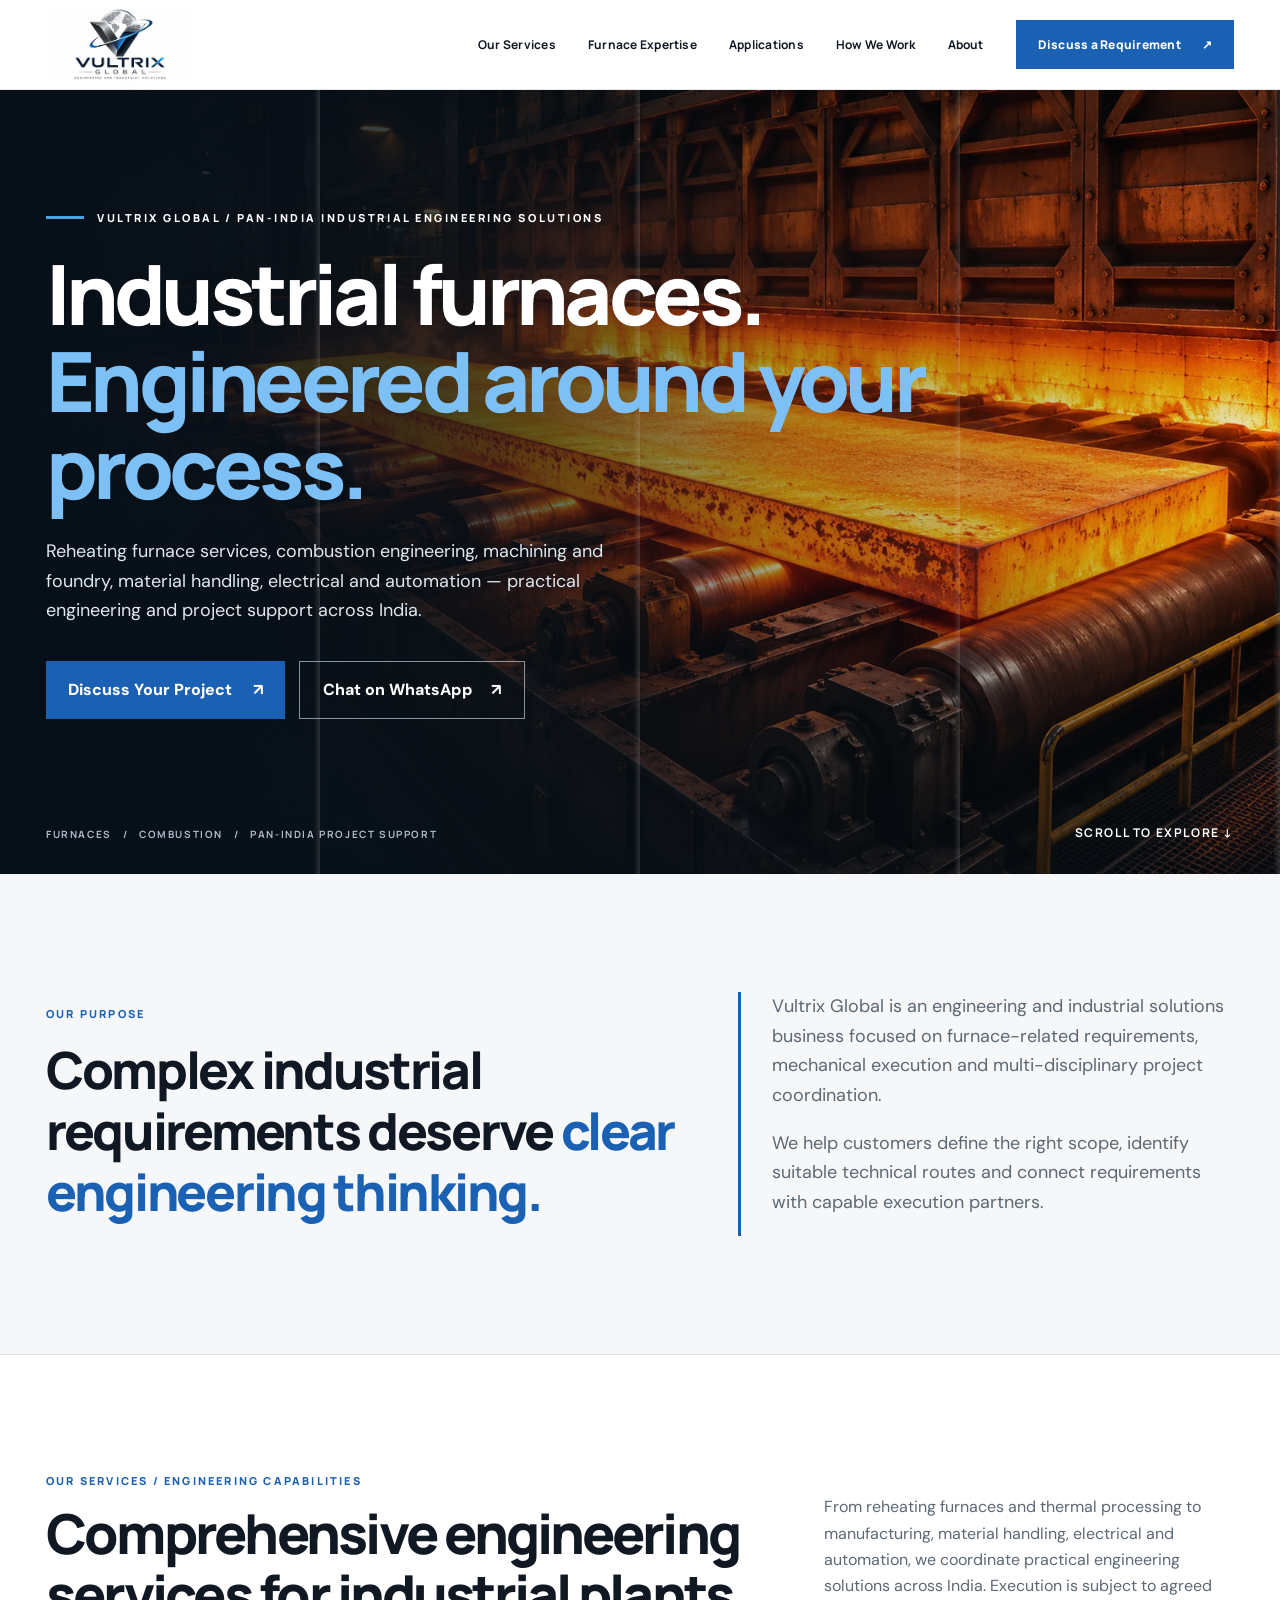
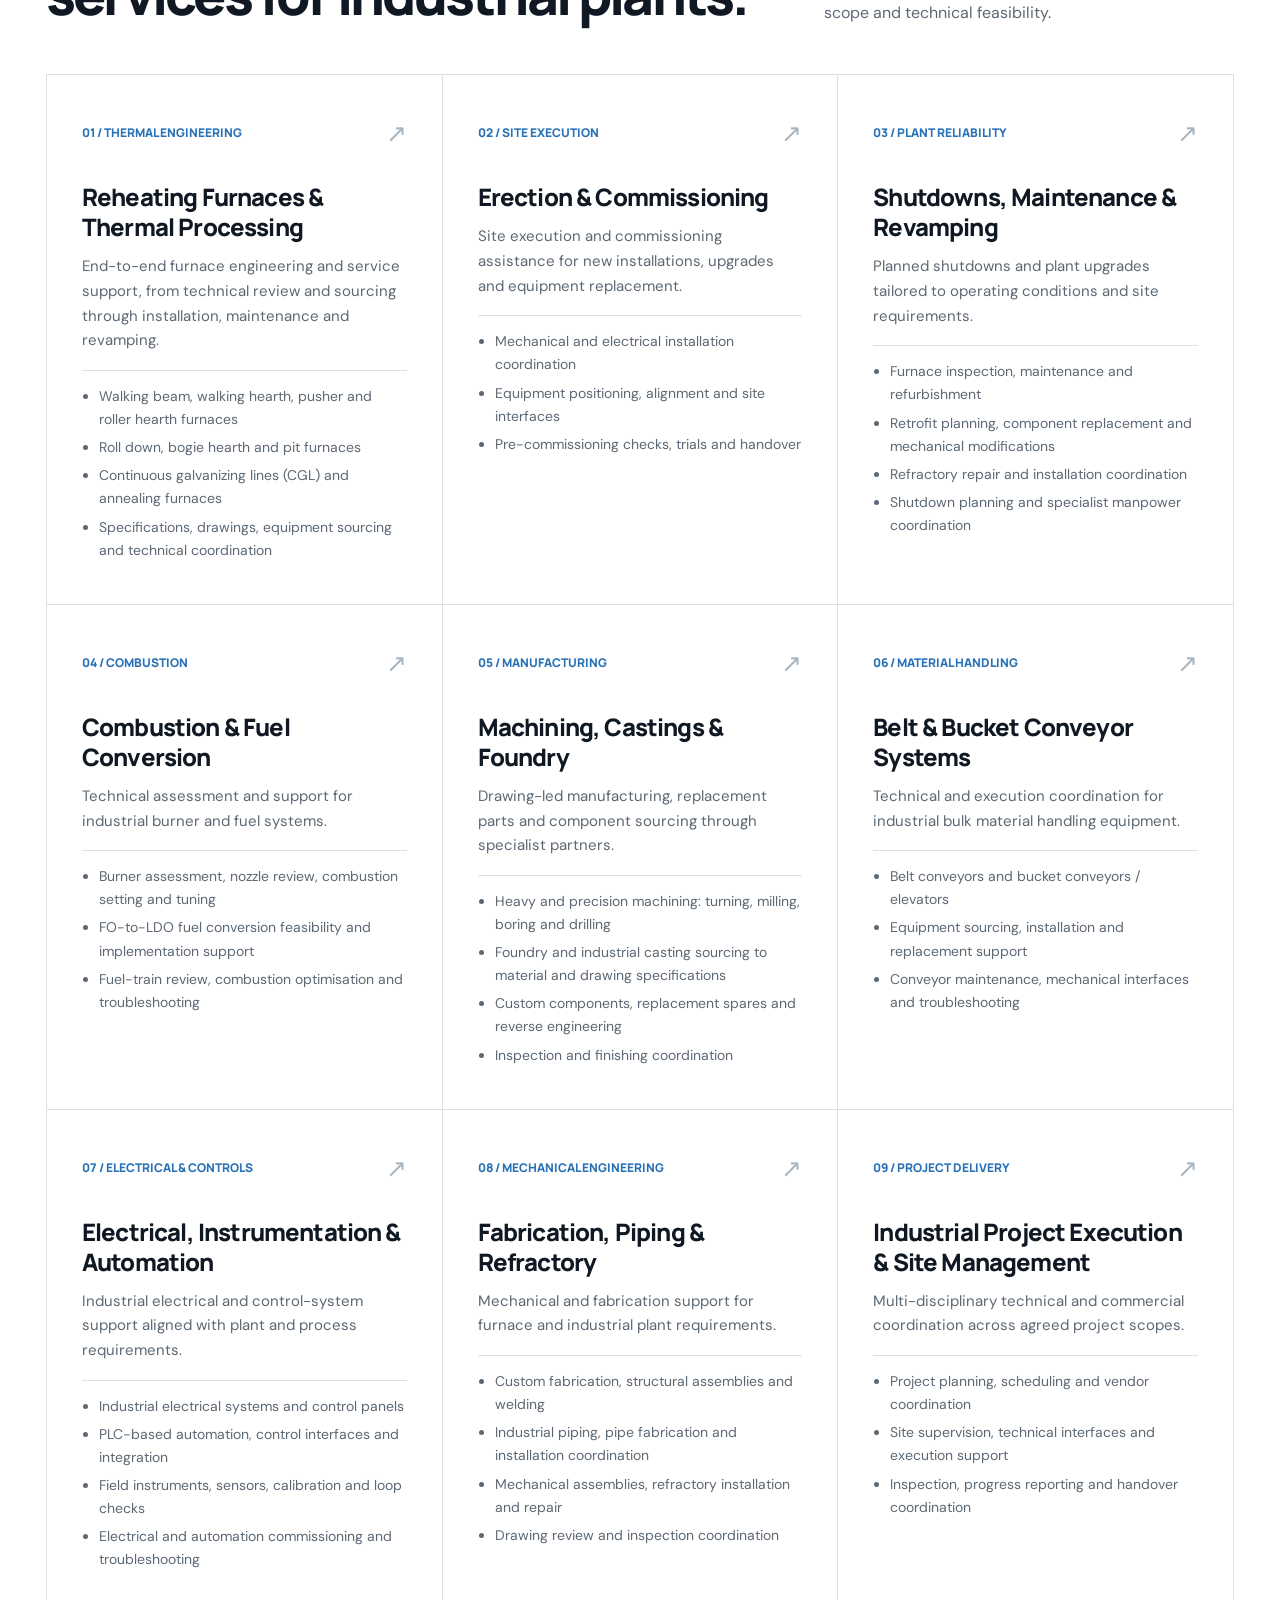
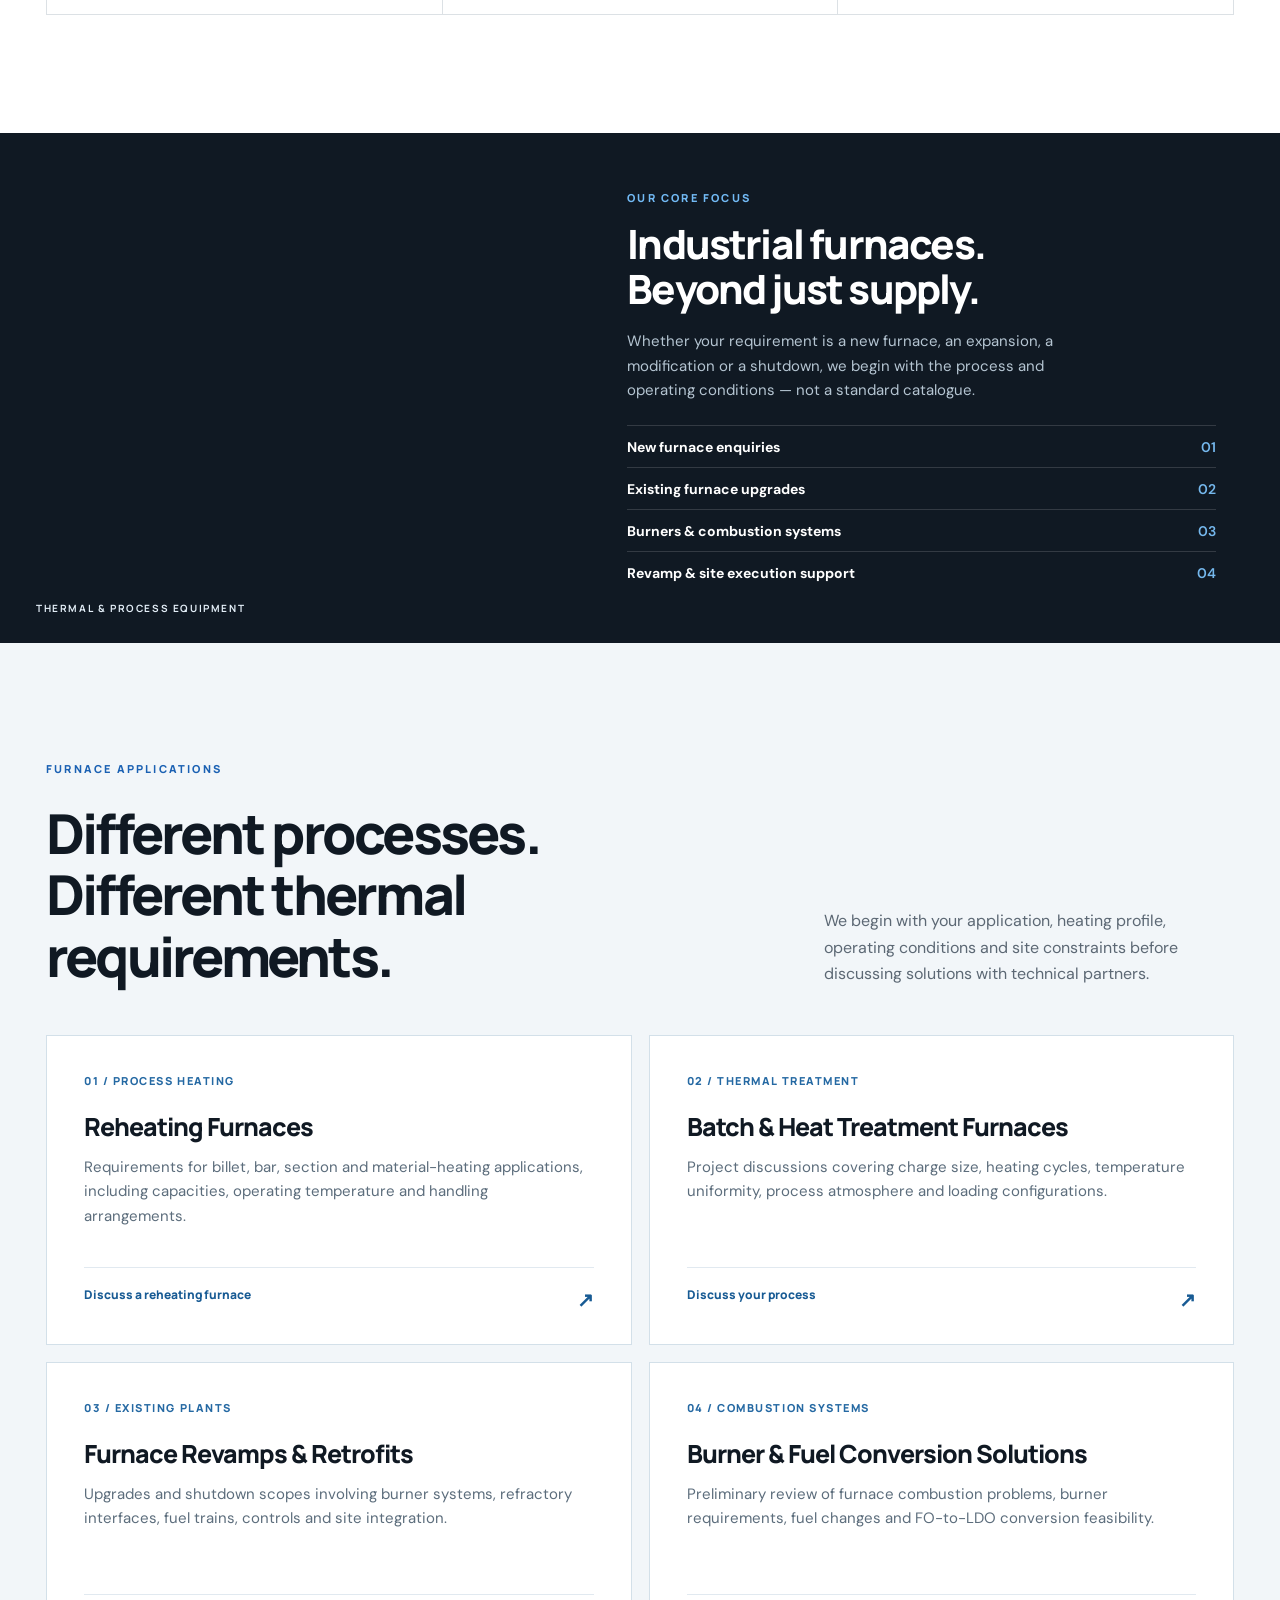
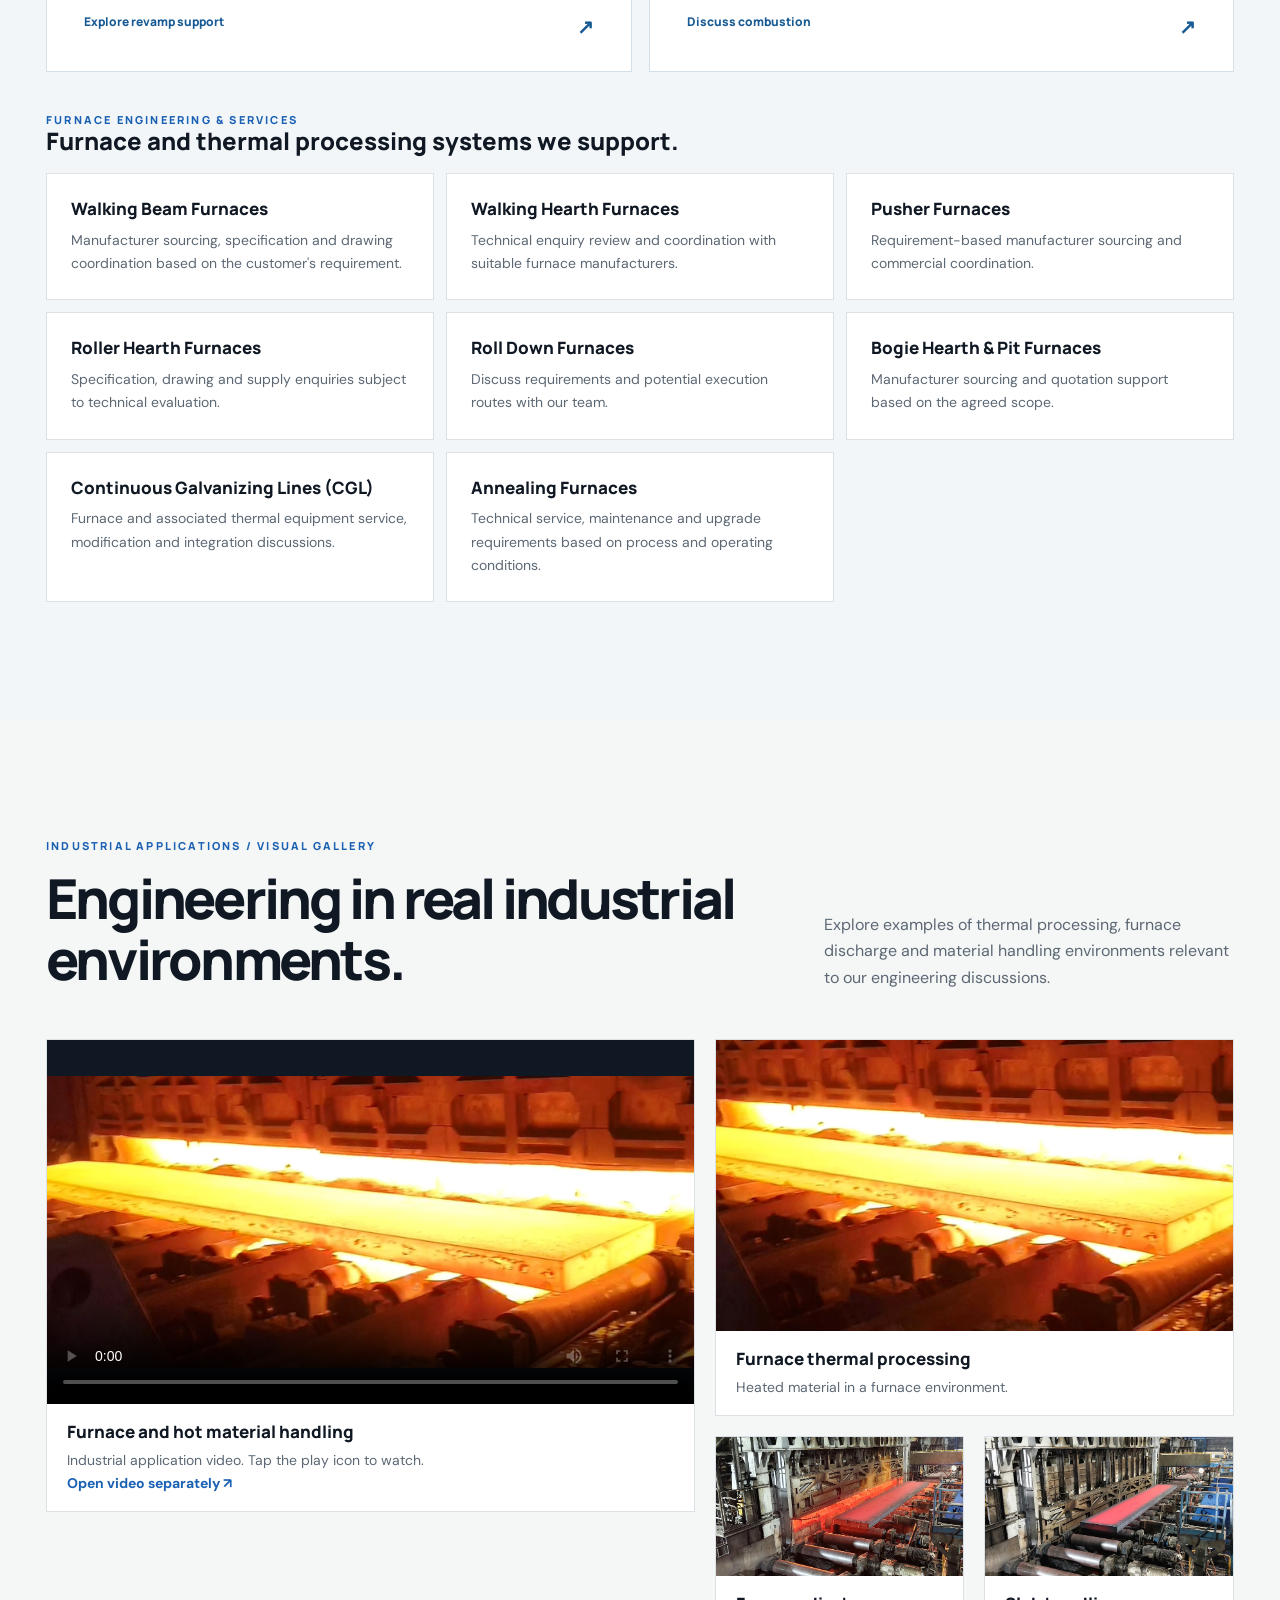
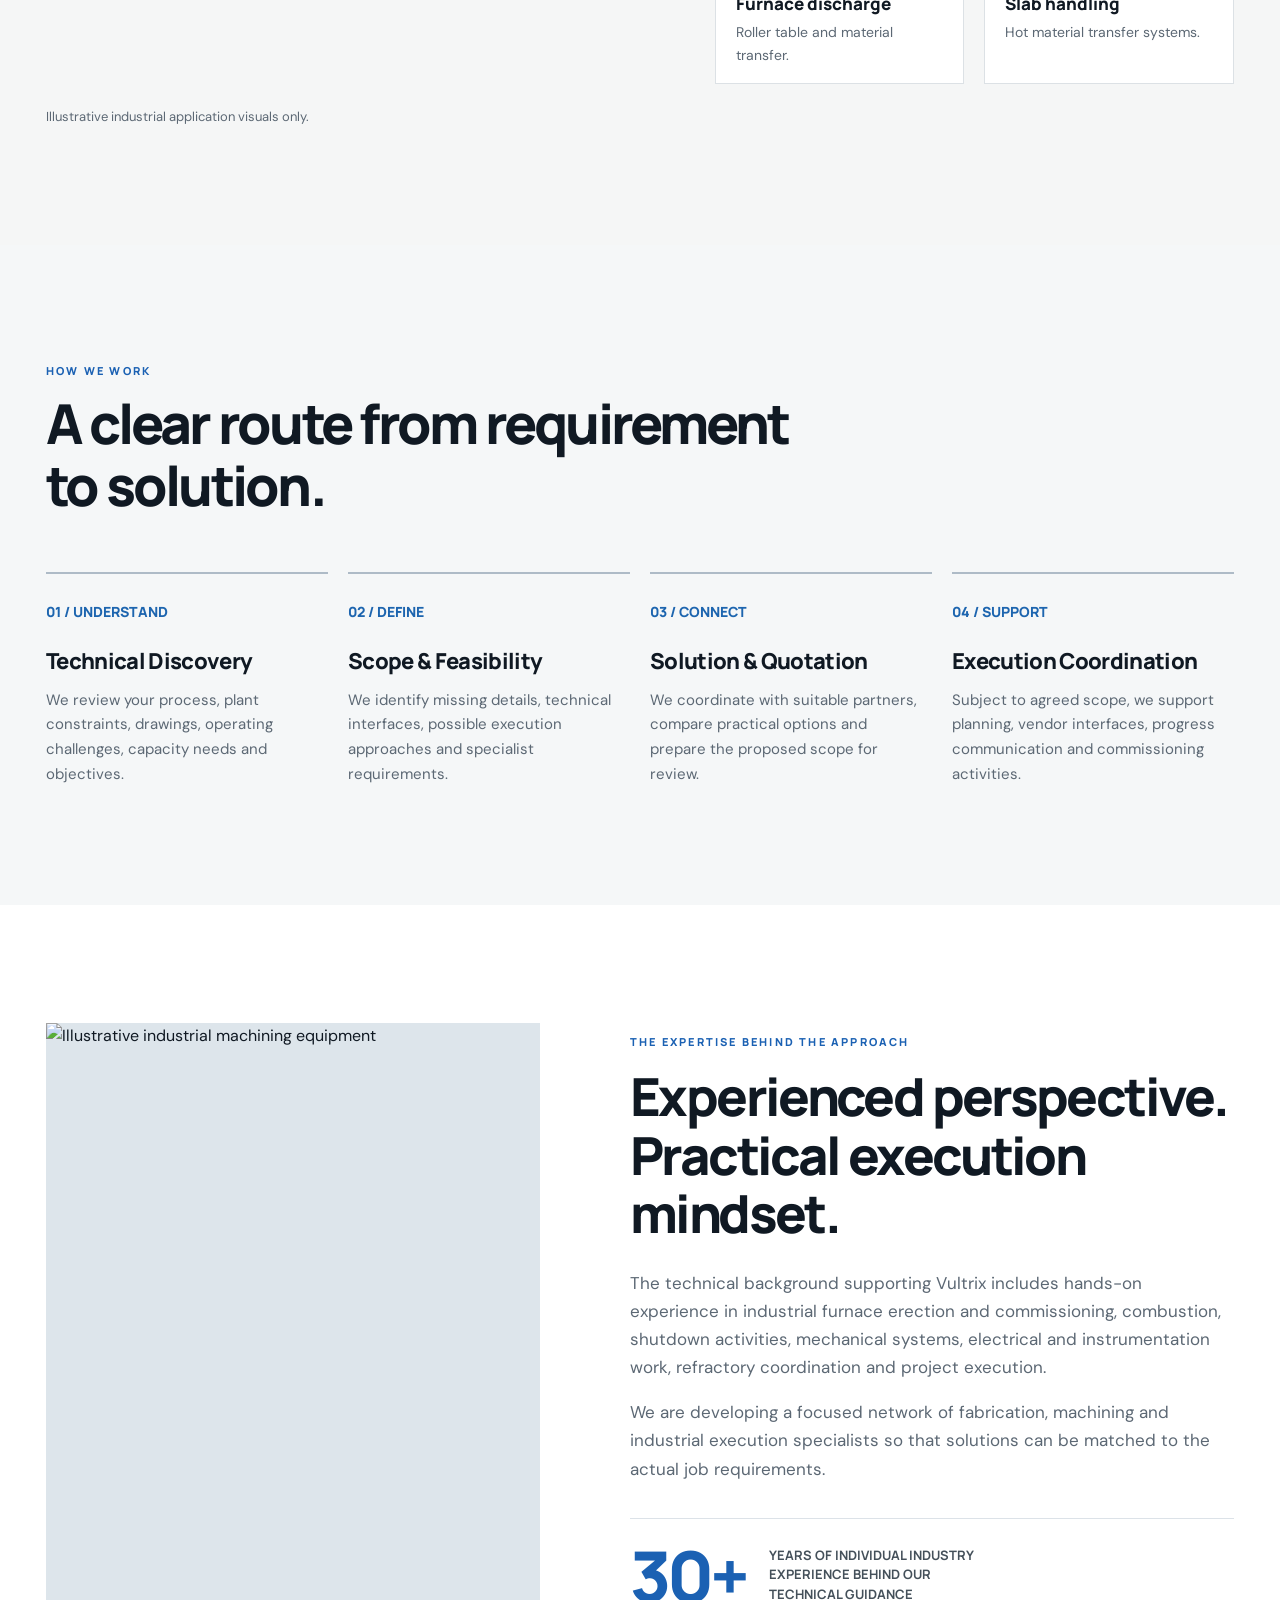
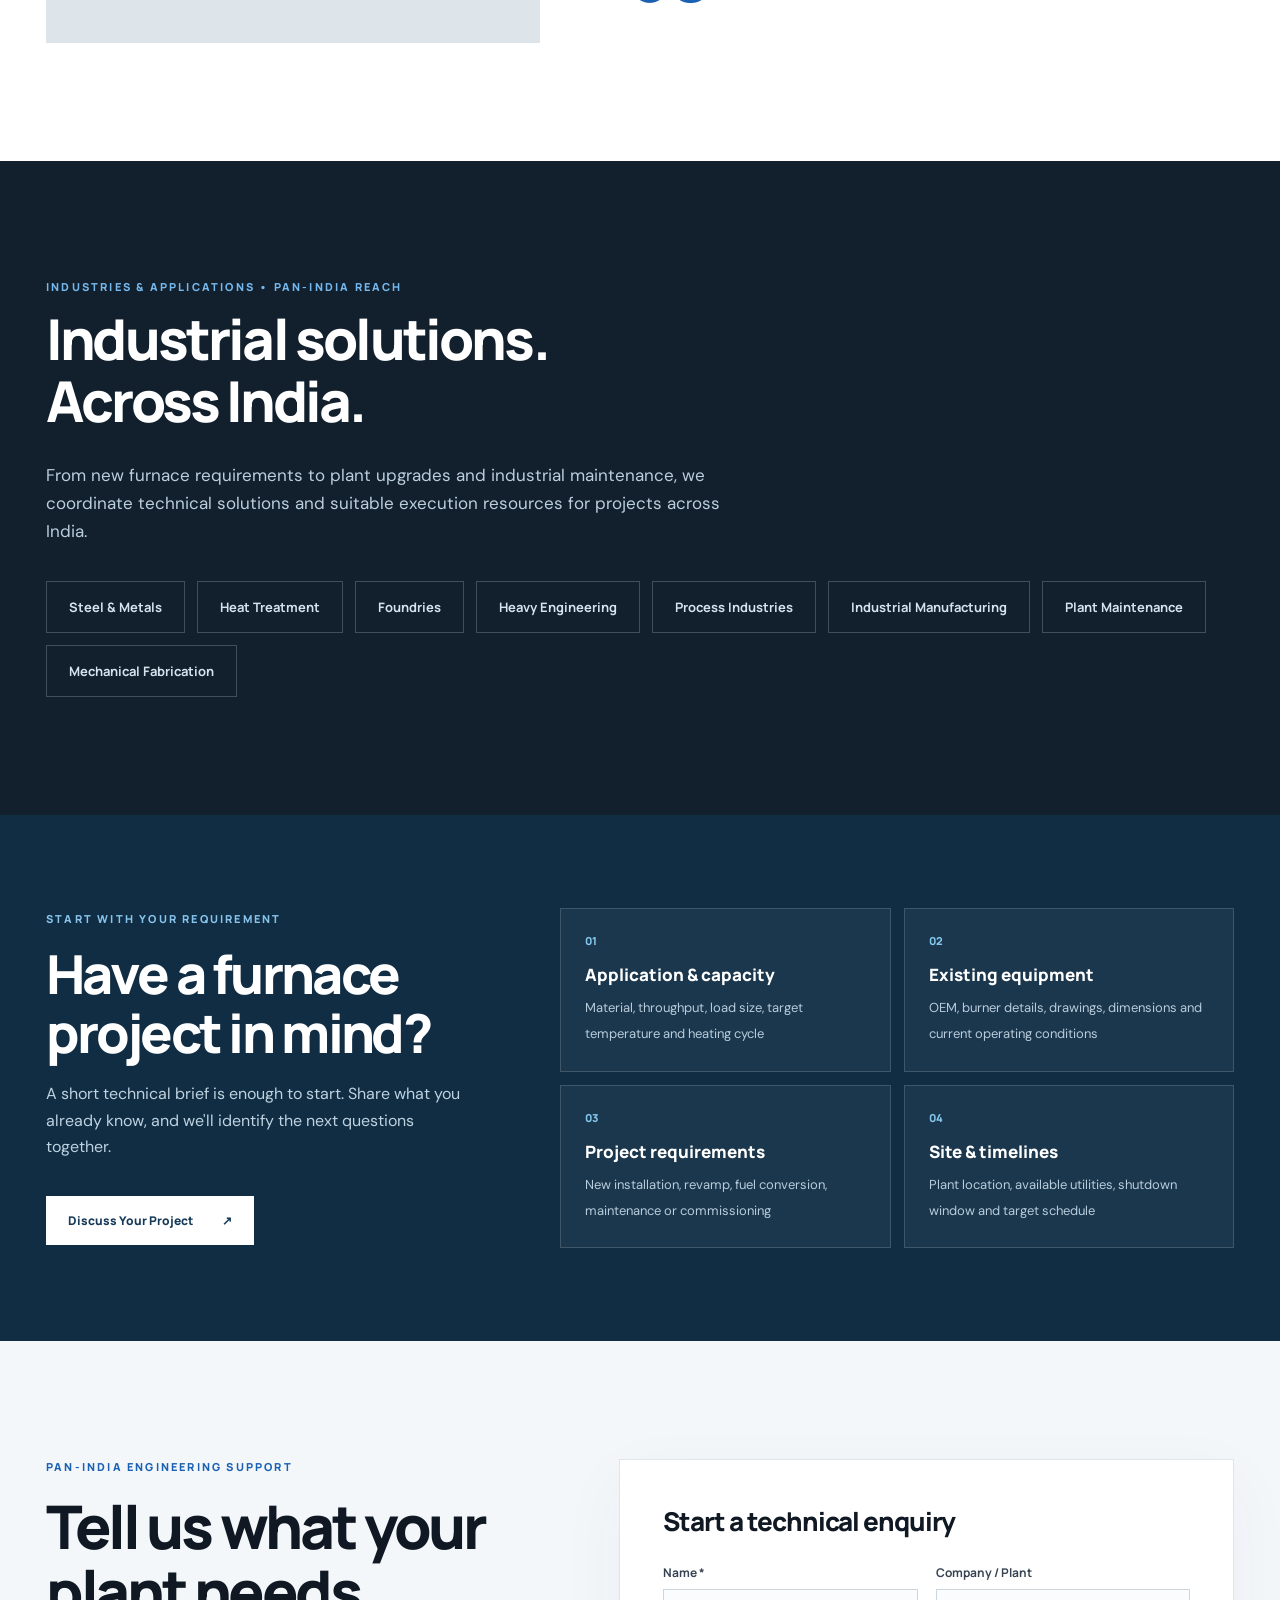
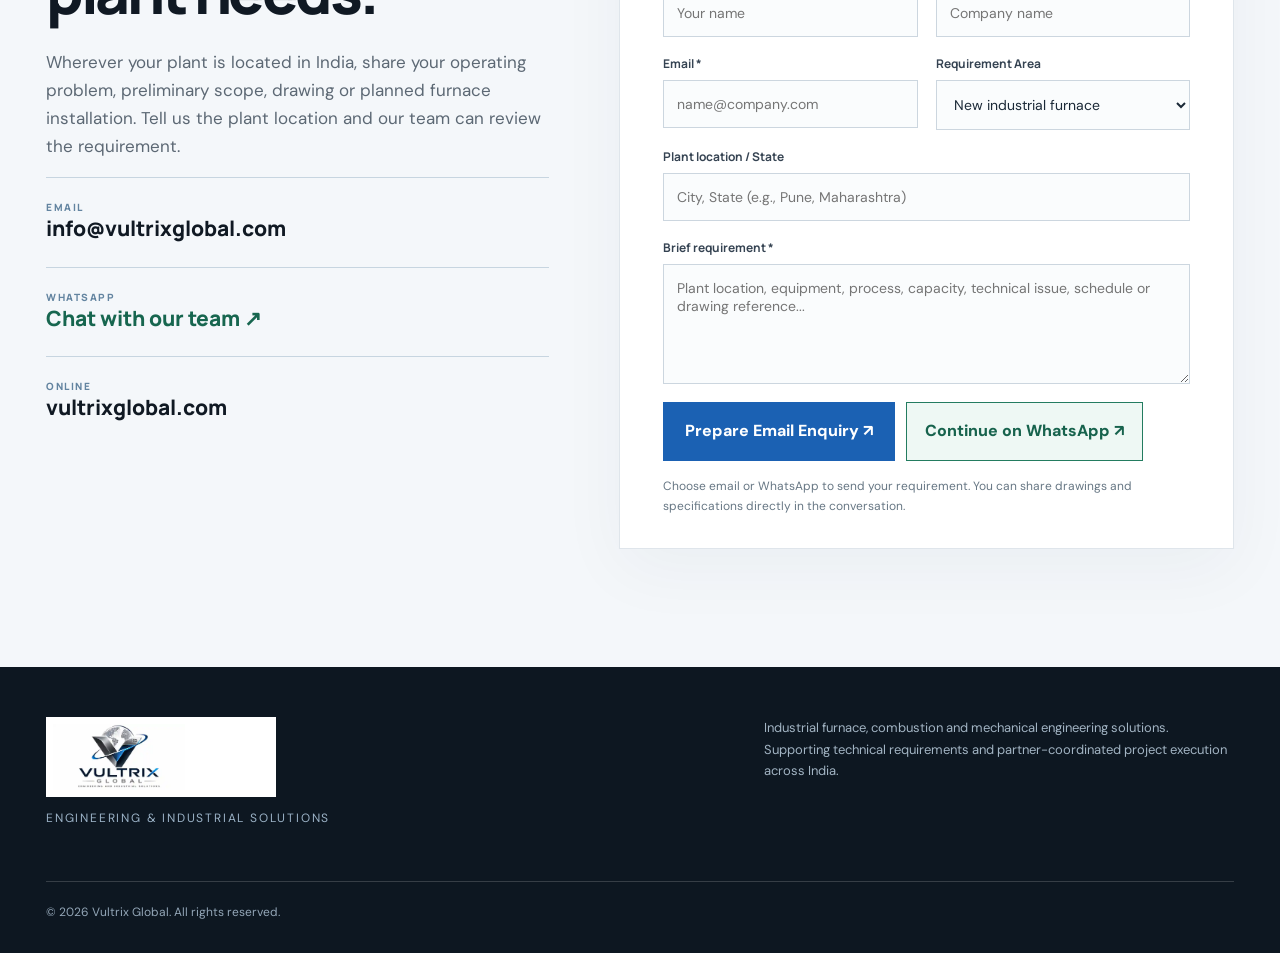
==== commit bde43c09: "Shorten illustrative industrial visuals caption" ====
--- a/index.html
+++ b/index.html
@@ -249,7 +249,7 @@
 <figure class="media-photo"><img loading="lazy" src="afternoon-assets/furnace-poster.webp" alt="Heated steel slab in an industrial furnace"><figcaption><strong>Furnace thermal processing</strong>Heated material in a furnace environment.</figcaption></figure>
 <figure class="media-photo"><img loading="lazy" src="afternoon-assets/furnace-discharge.webp" alt="Furnace discharge and roller table"><figcaption><strong>Furnace discharge</strong>Roller table and material transfer.</figcaption></figure>
 <figure class="media-photo"><img loading="lazy" src="afternoon-assets/slab-handling.webp" alt="Heated slab and mechanical handling systems"><figcaption><strong>Slab handling</strong>Hot material transfer systems.</figcaption></figure>
-</div></div><p class="media-disclosure">Illustrative industrial application visuals only. These are not presented as completed Vultrix Global projects.</p>
+</div></div><p class="media-disclosure">Illustrative industrial application visuals only.</p>
 </div></section>
 <section class="section process" id="approach"><div class="inner">
   <div class="section-kicker">HOW WE WORK</div><h2 class="display-title">A clear route from requirement to solution.</h2>
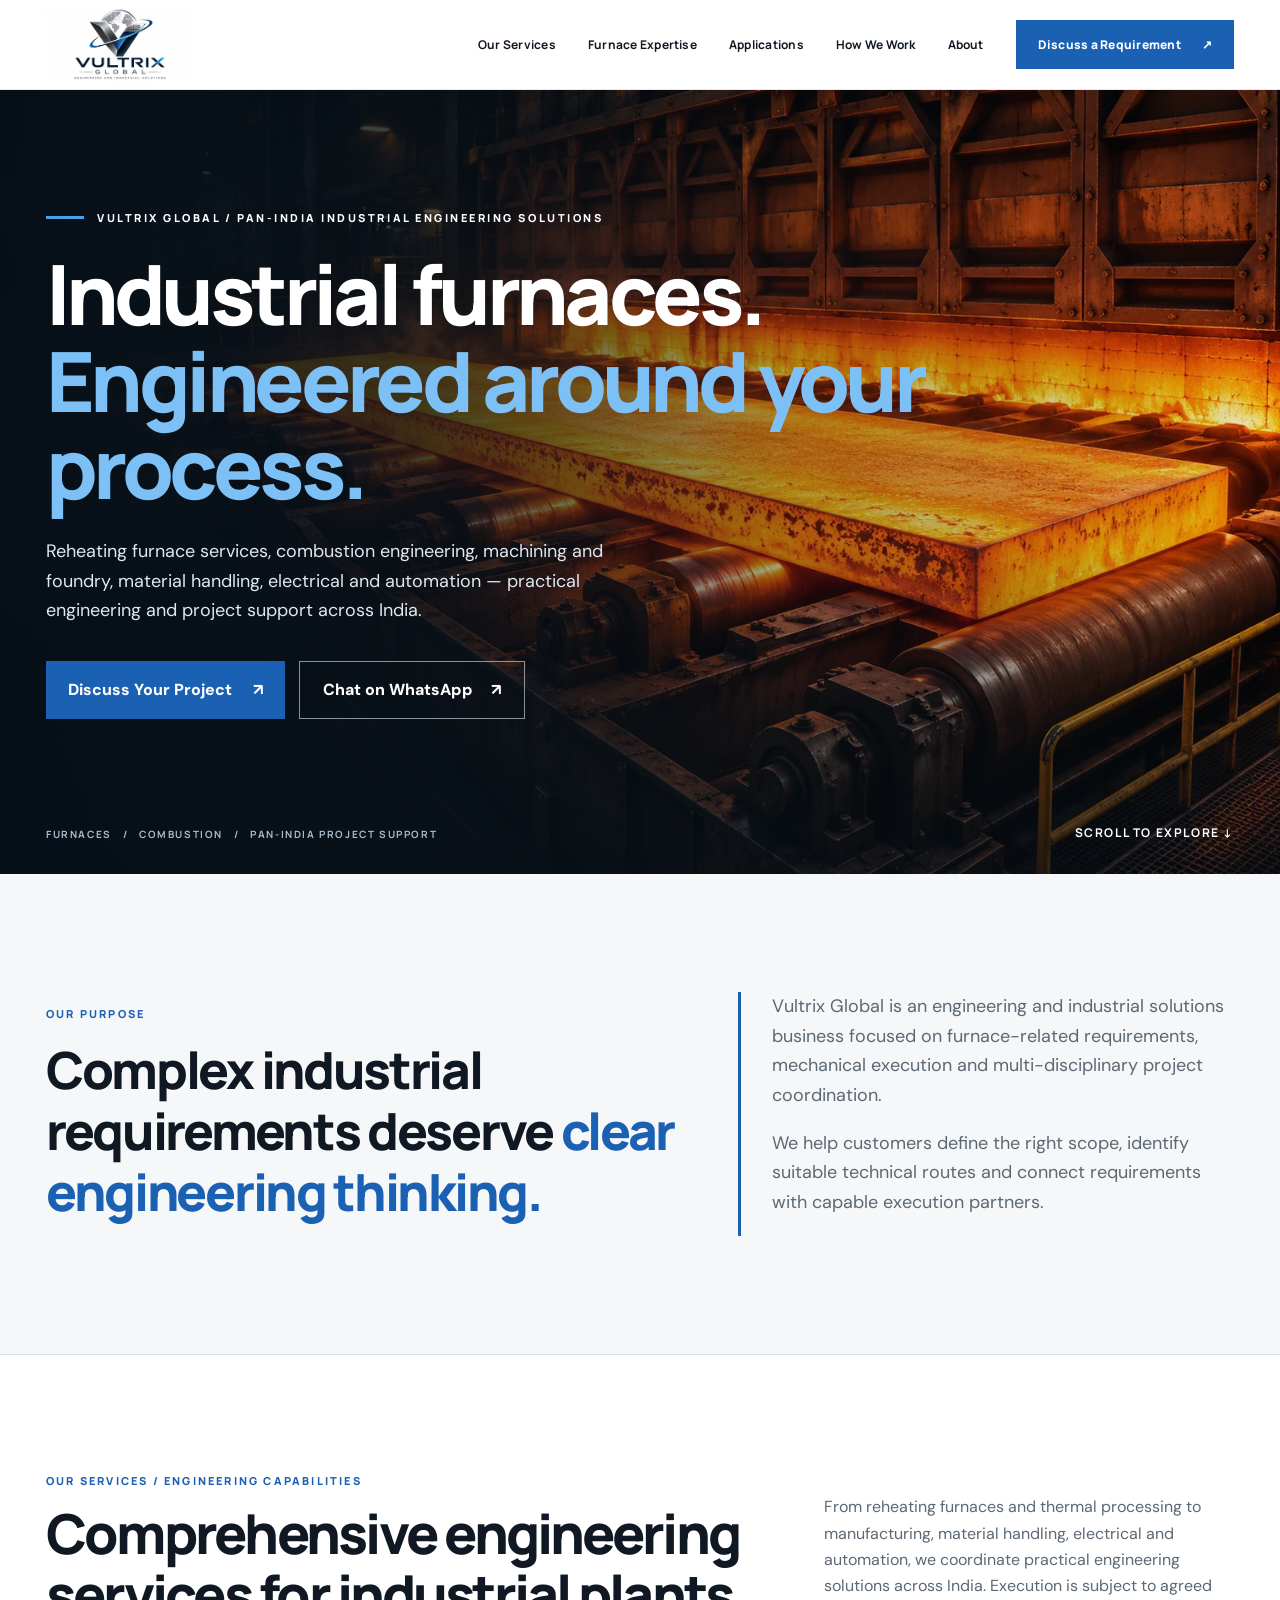
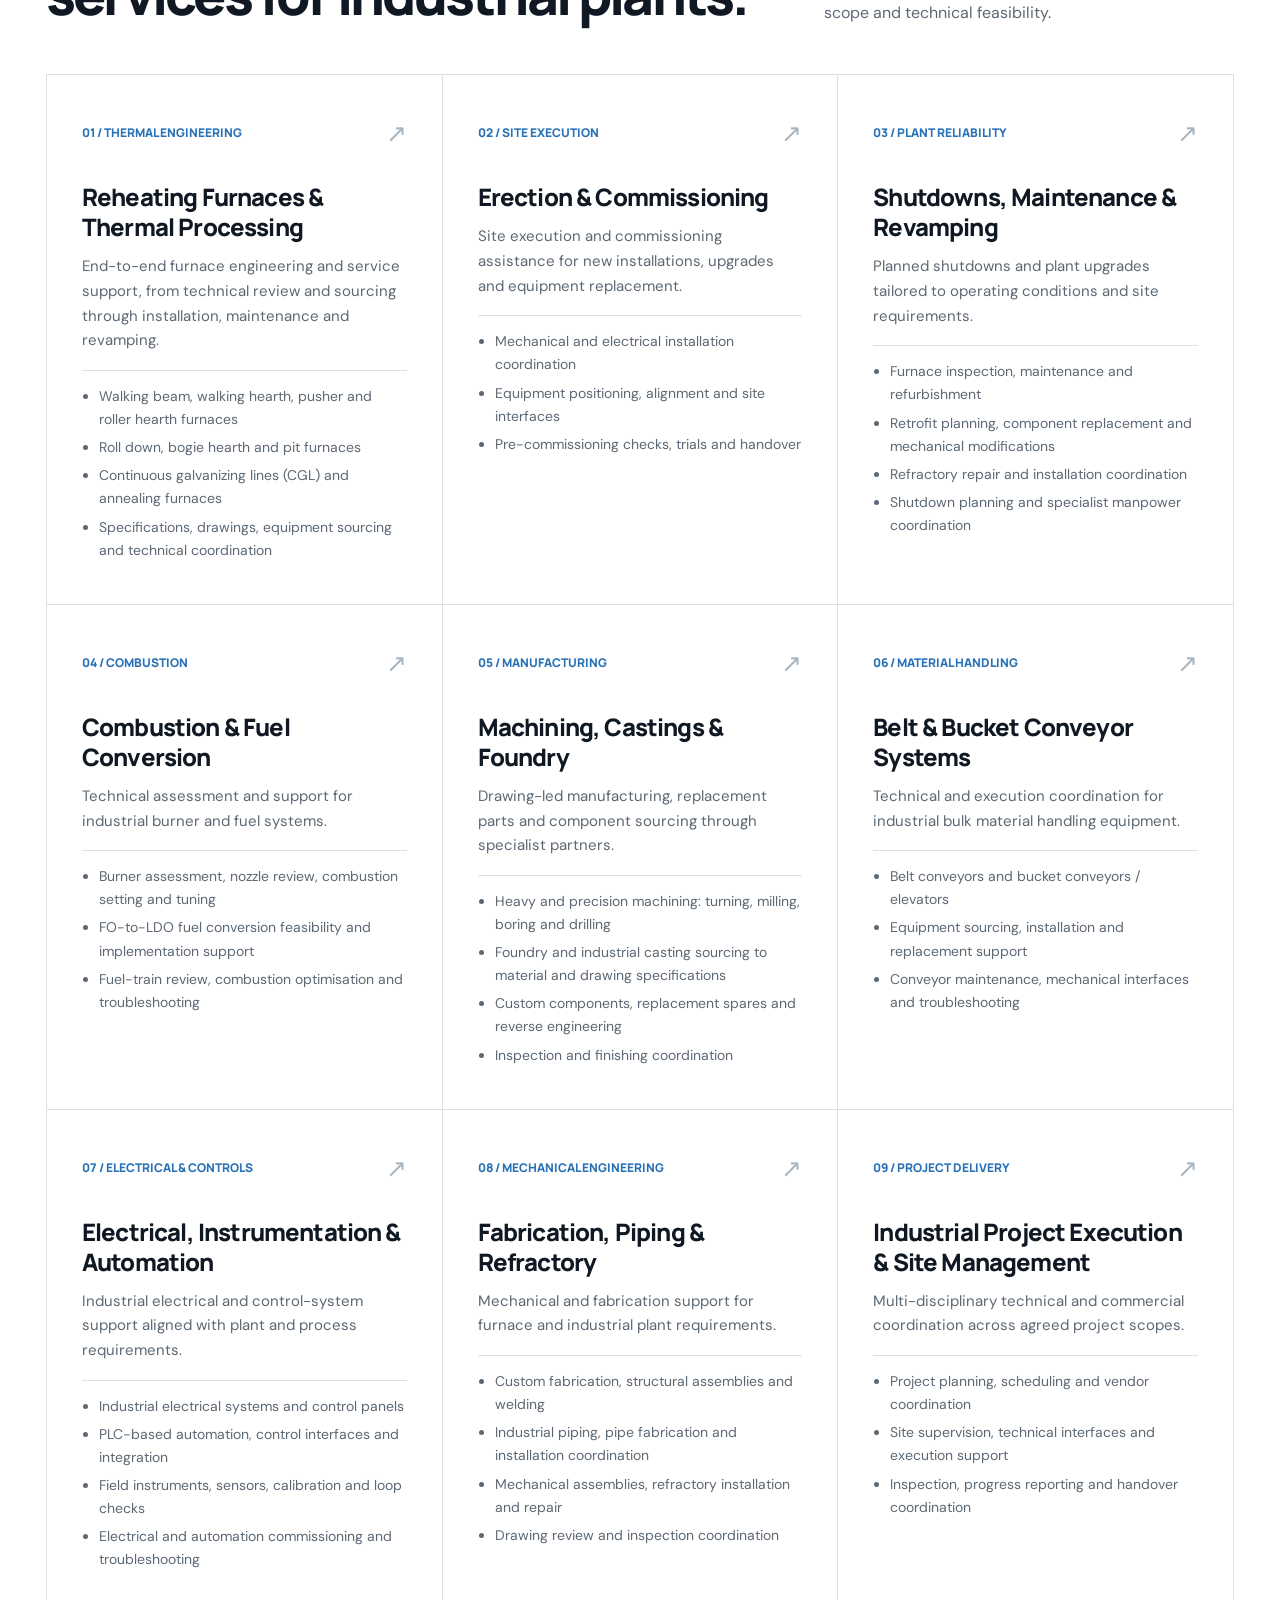
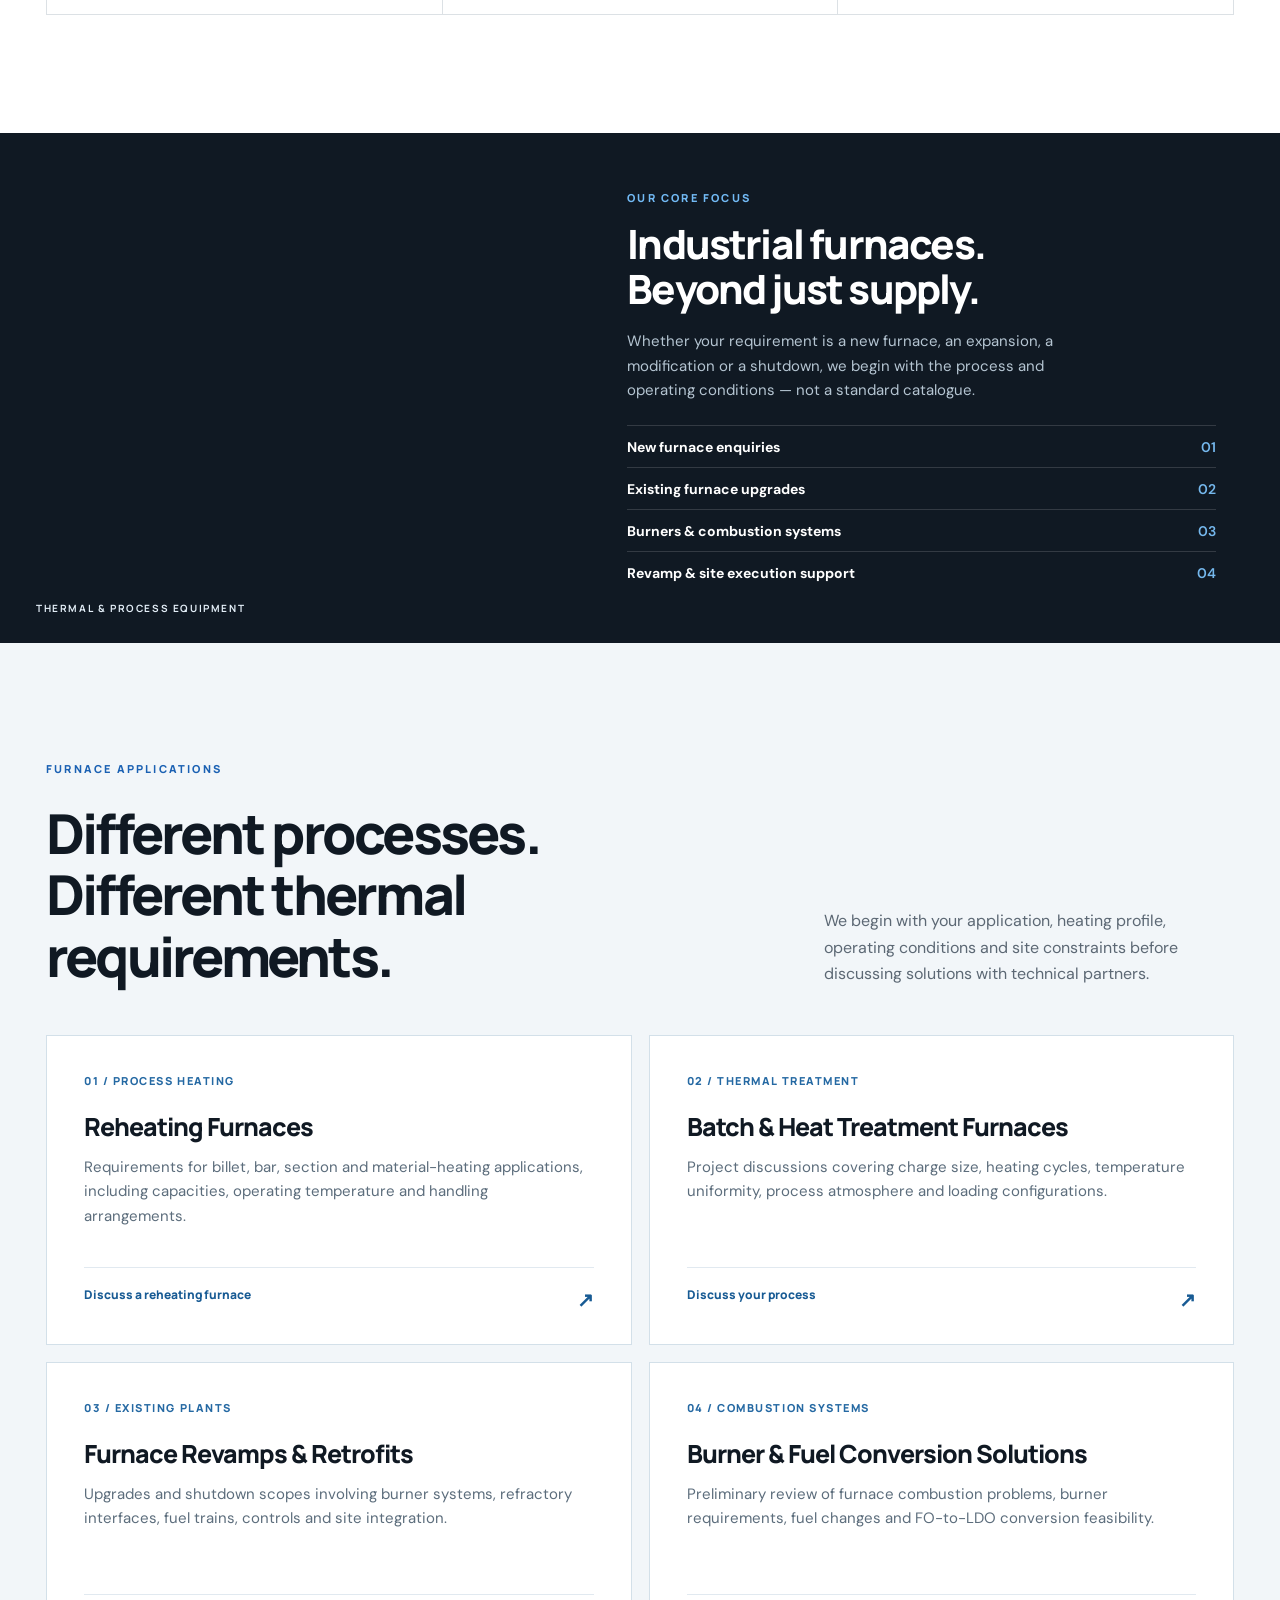
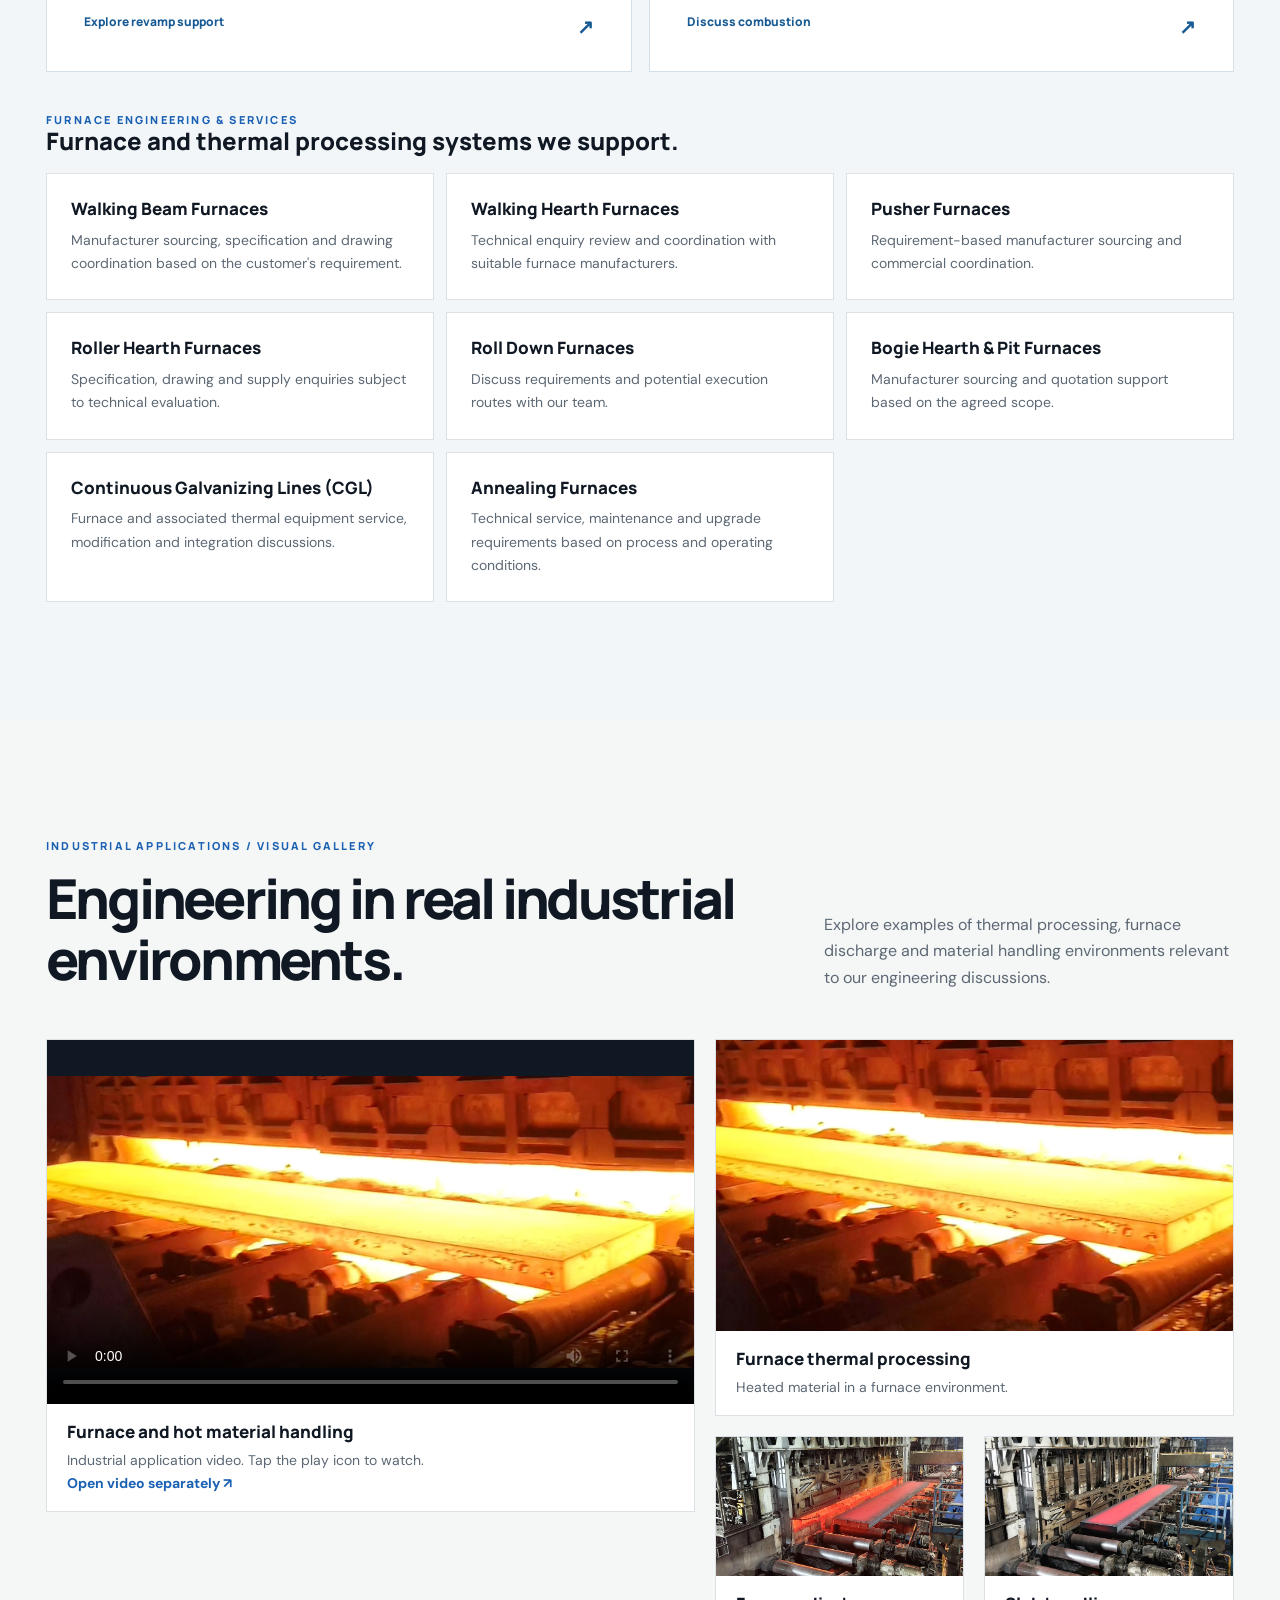
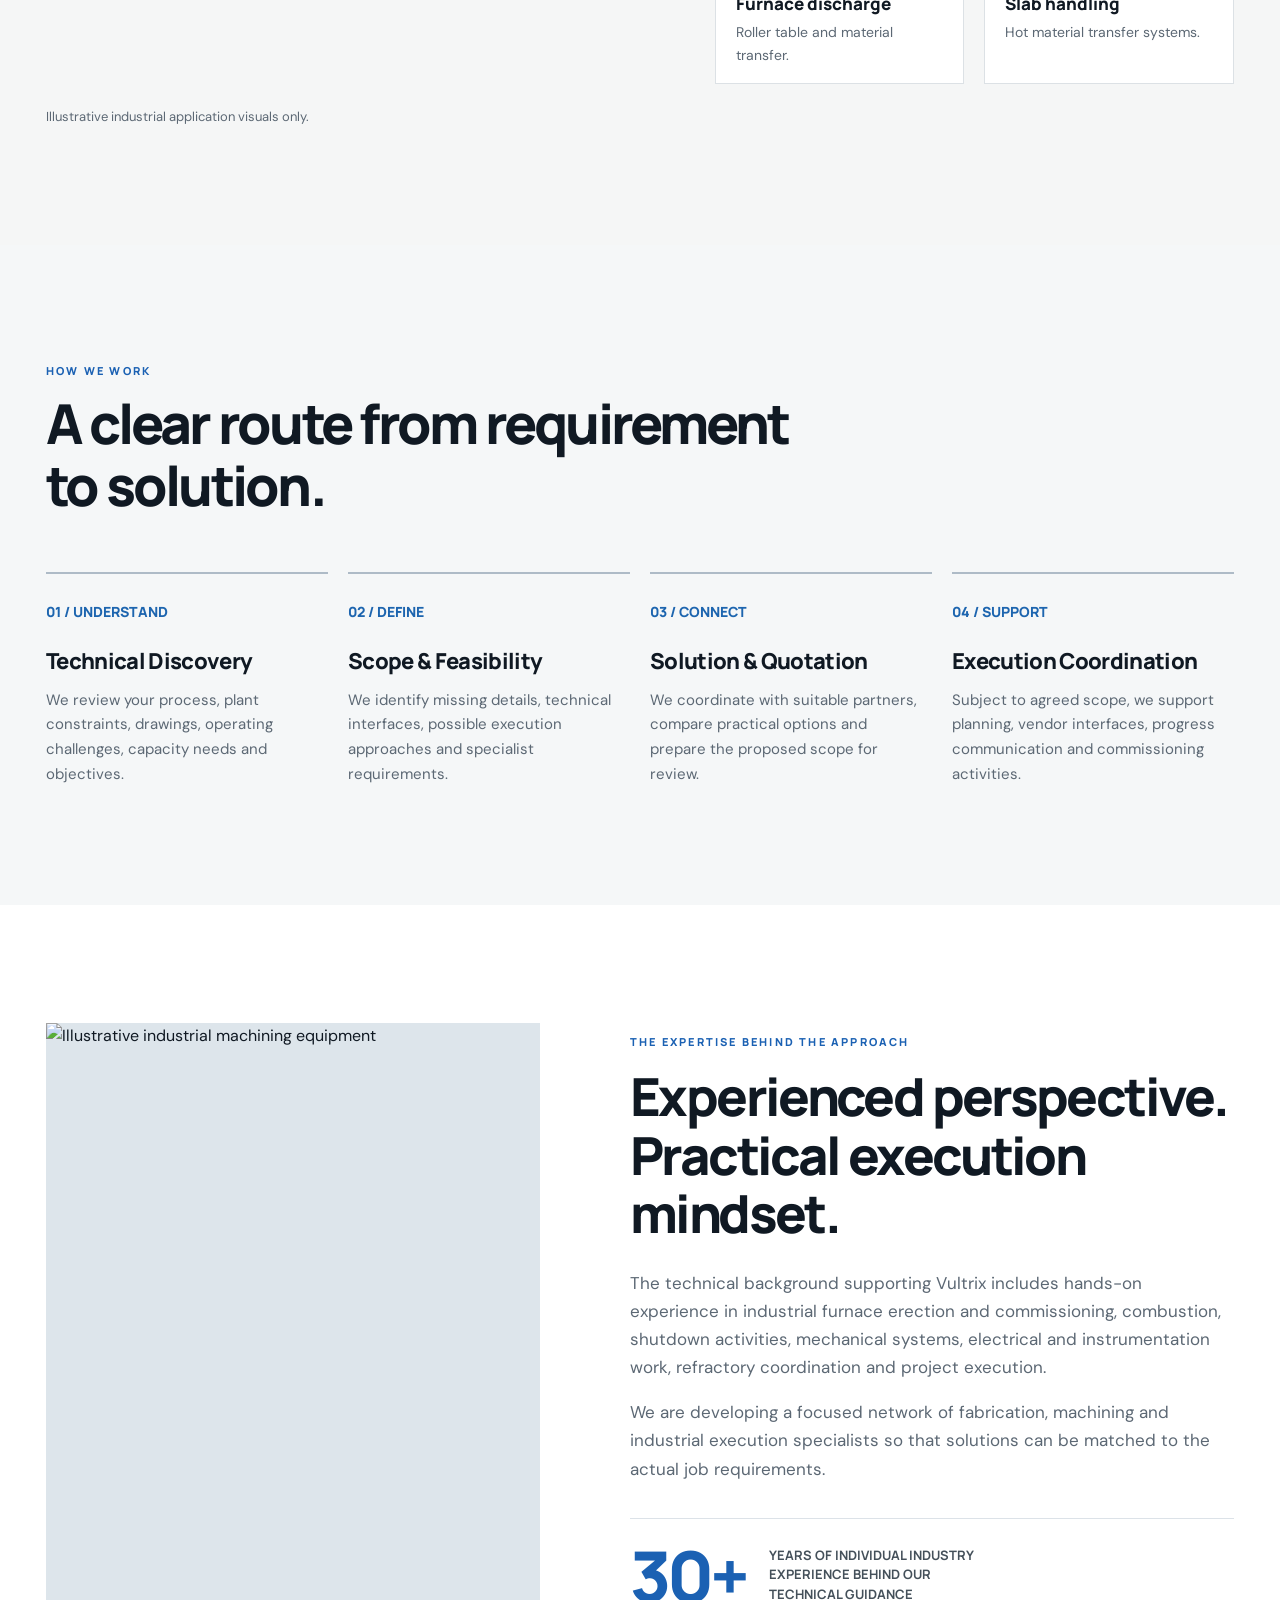
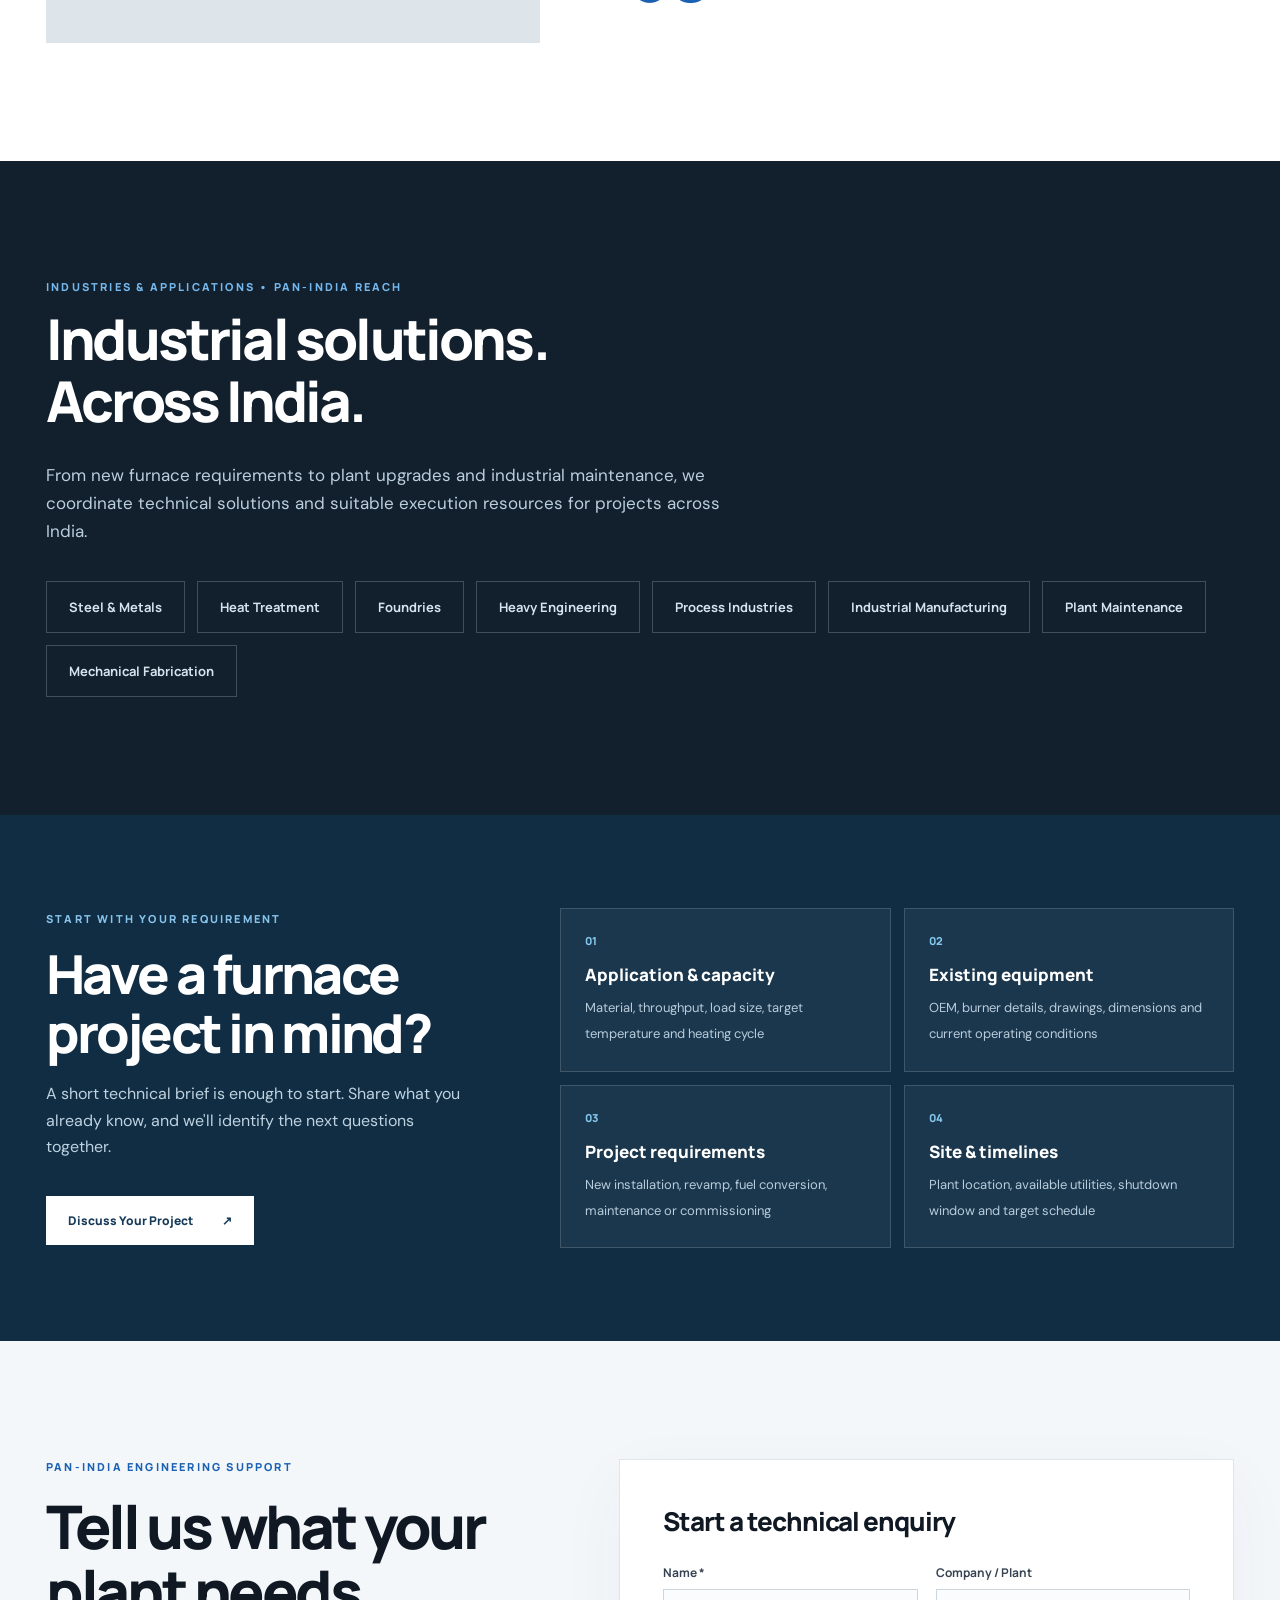
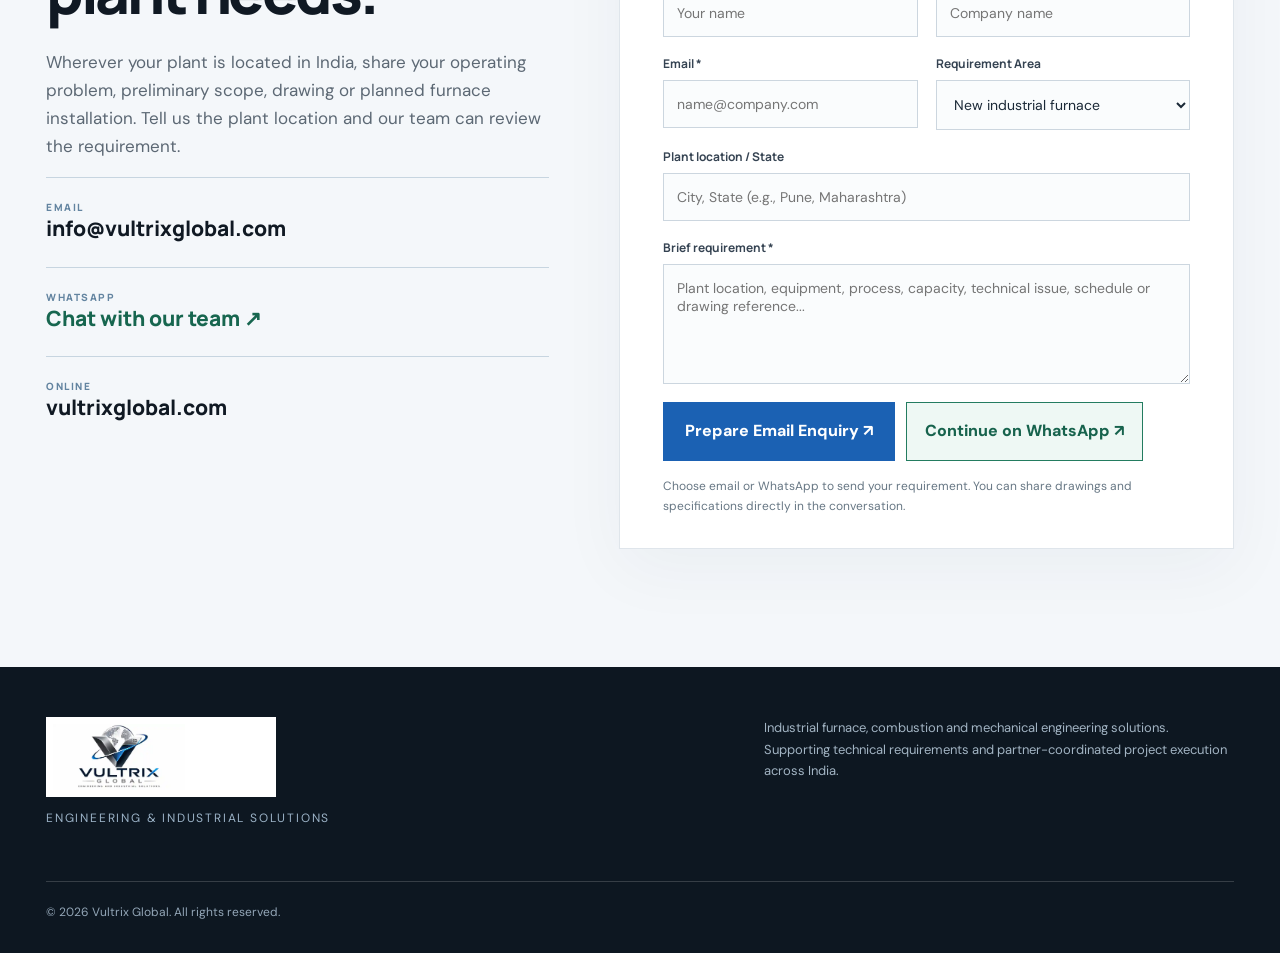
==== commit db797b05: "Remove decorative vertical grid lines from hero" ====
--- a/index.html
+++ b/index.html
@@ -25,7 +25,7 @@
 .hero{min-height:min(815px,calc(100svh - 116px));position:relative;overflow:hidden;color:white;background:#121a20}
 .hero-media,.hero-shade,.hero-grid{position:absolute;inset:0}.hero-media{background-image:url('https://images.pexels.com/photos/37512426/pexels-photo-37512426.jpeg?auto=compress&cs=tinysrgb&w=2200');background-size:cover;background-position:65% 51%;transform:scale(1.035);animation:heroZoom 16s ease-out forwards}
 .hero-shade{background:linear-gradient(90deg,rgba(6,15,24,.97) 0%,rgba(8,17,25,.89) 33%,rgba(11,18,25,.55) 62%,rgba(4,11,17,.21) 100%),linear-gradient(0deg,rgba(5,12,18,.55),transparent 50%)}
-.hero-grid{opacity:.13;background-image:linear-gradient(90deg,transparent 98%,#fff 100%);background-size:25% 100%}
+.hero-grid{display:none}
 .hero-wrap{max-width:var(--max);margin:auto;padding:115px 46px 150px;min-height:inherit;position:relative;display:flex;align-items:center}
 .hero-copy{max-width:930px}.kicker{font:800 11px Manrope,Arial,sans-serif;letter-spacing:.23em;text-transform:uppercase;display:flex;align-items:center;gap:13px}.kicker:before{content:"";display:block;background:var(--blue2);width:38px;height:3px;flex:0 0 auto}
 .hero h1{font:800 clamp(47px,6.5vw,103px)/1.05 Manrope,Arial,sans-serif;letter-spacing:-.055em;margin:25px 0 25px;max-width:880px}.hero h1 em{font-style:normal;color:#7dc0f6}
